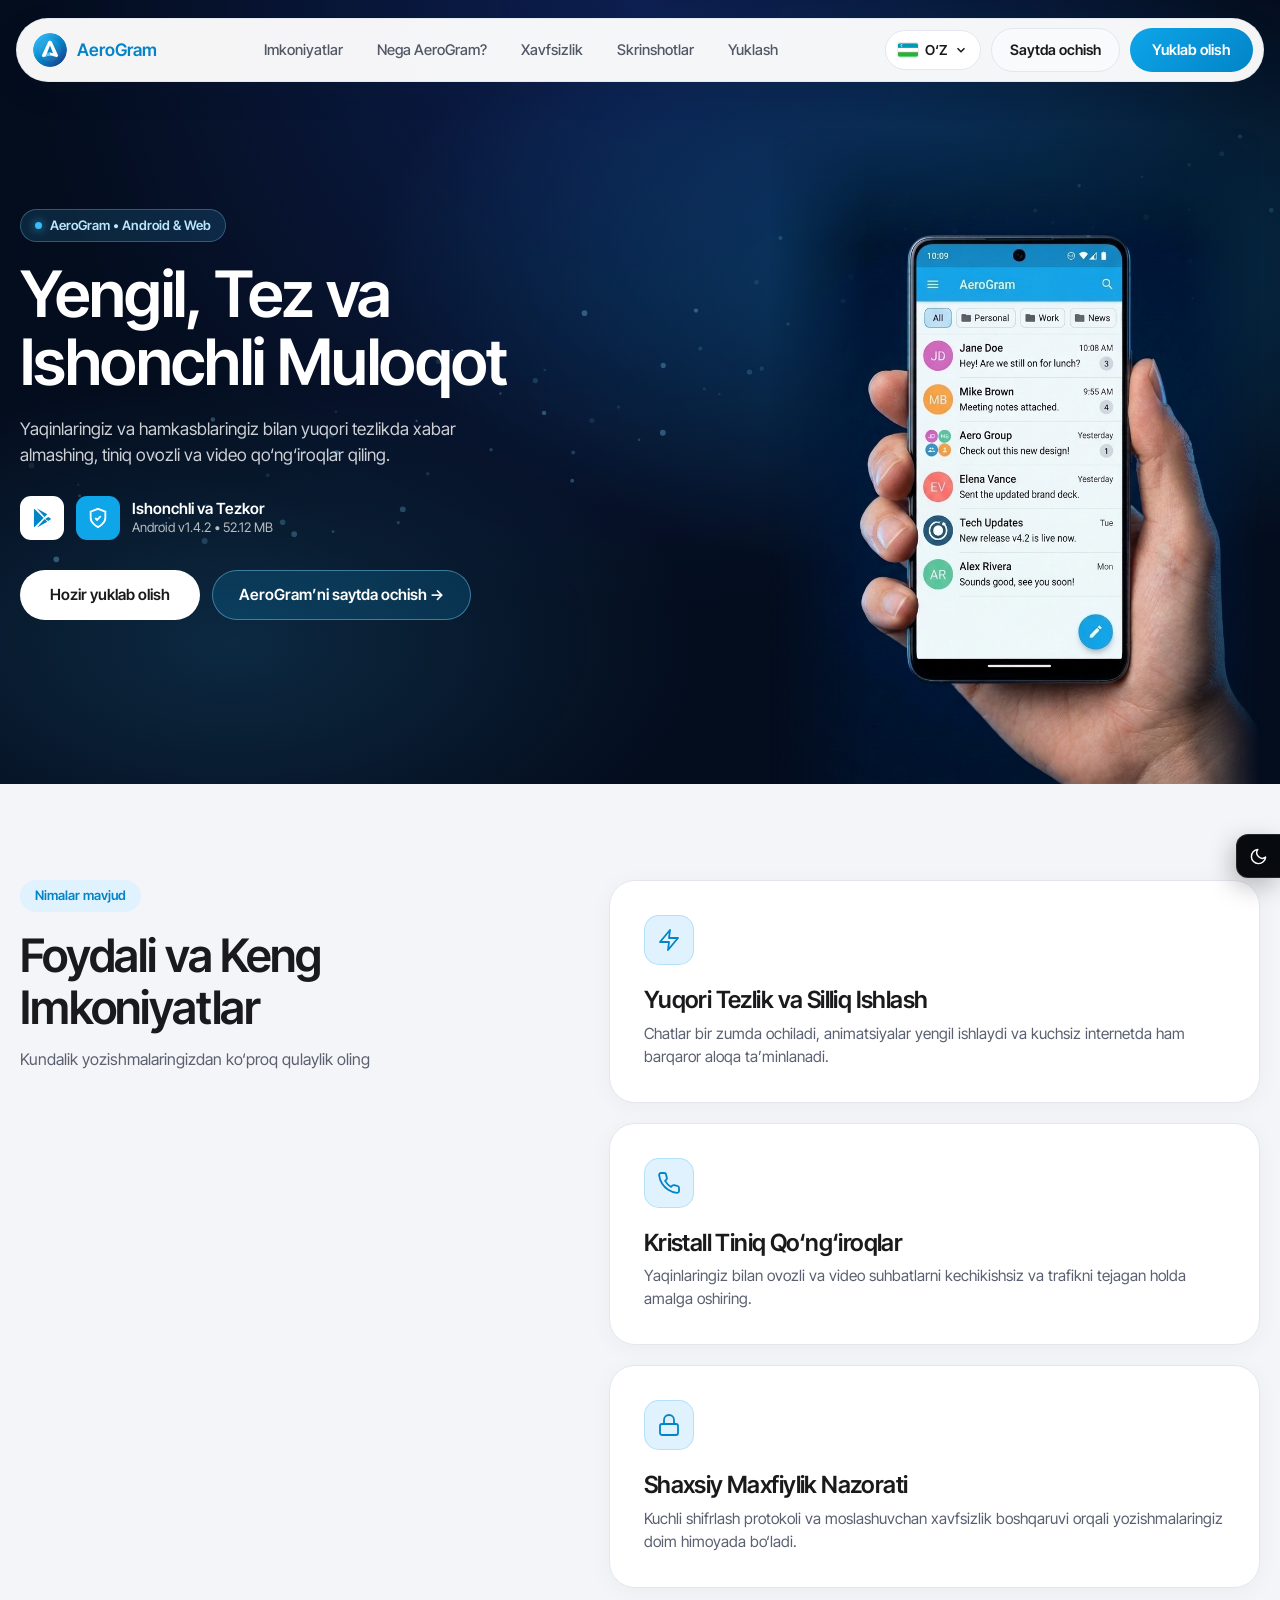
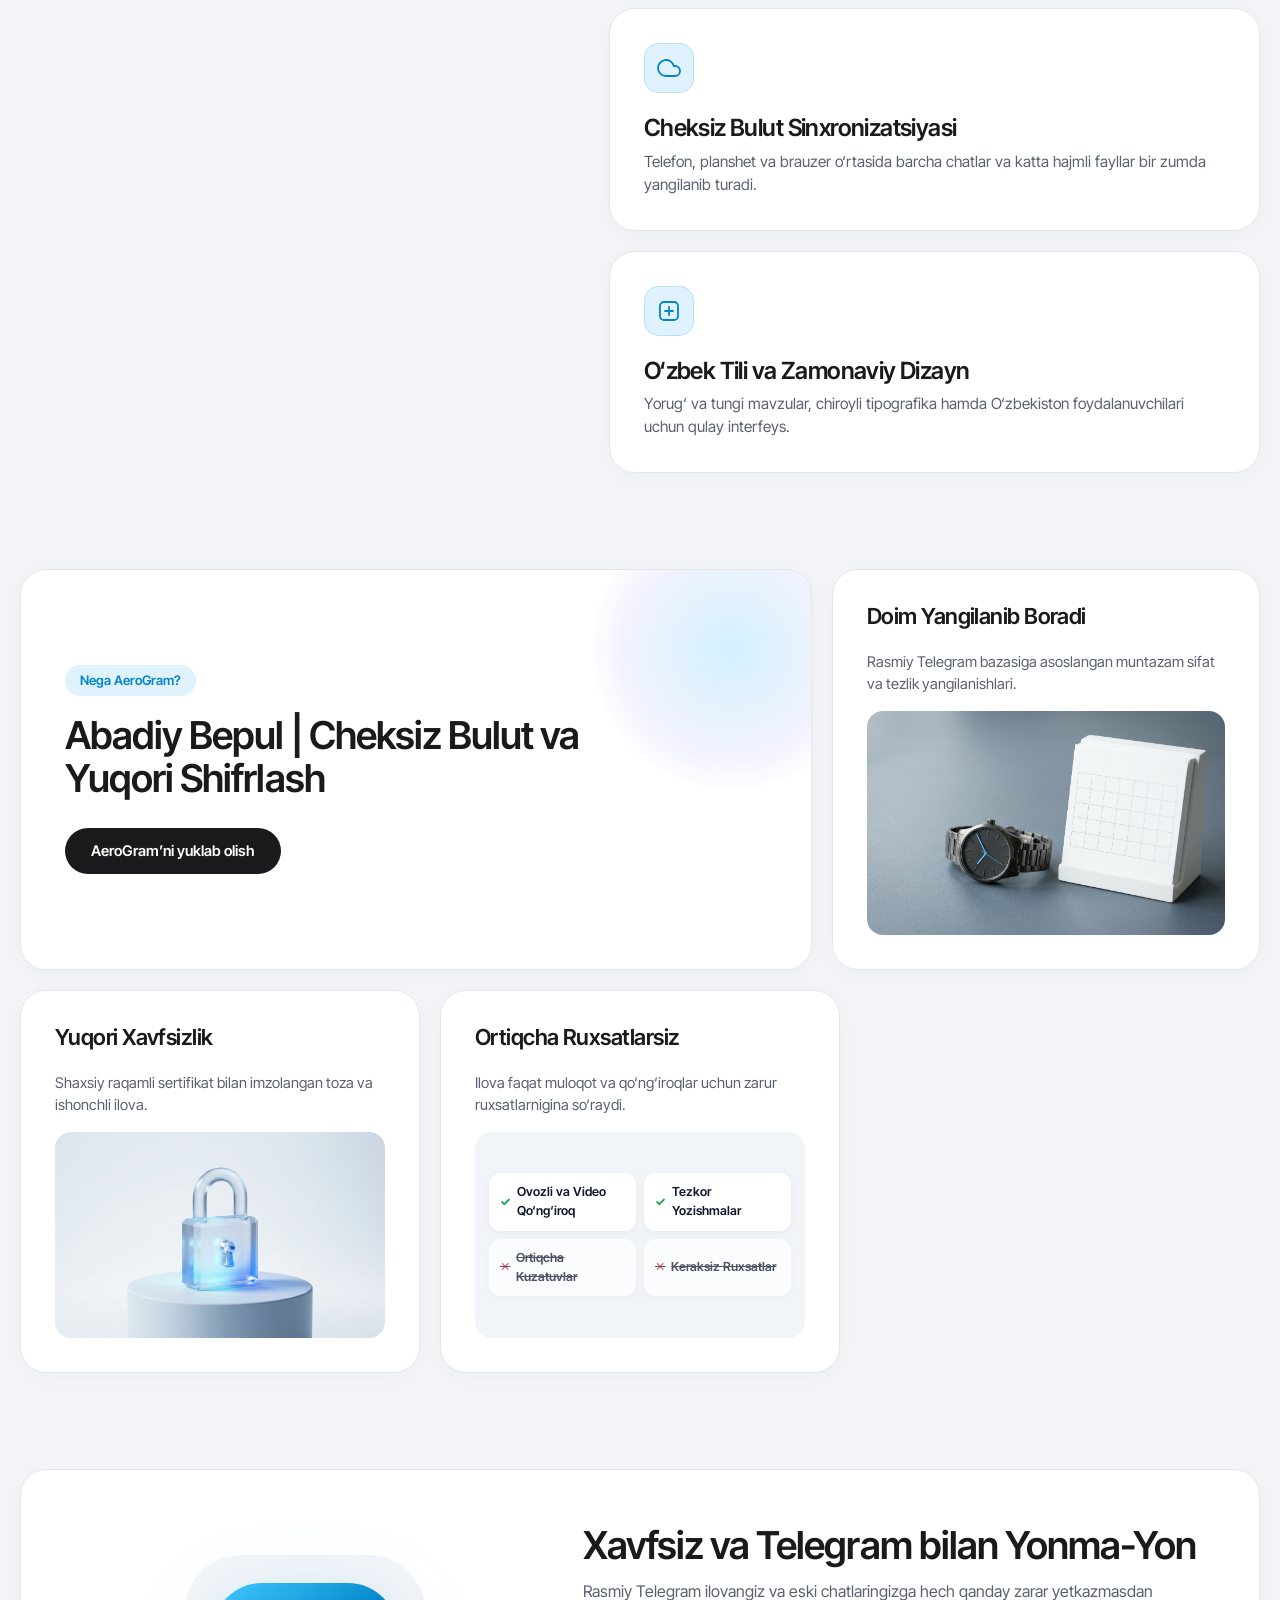
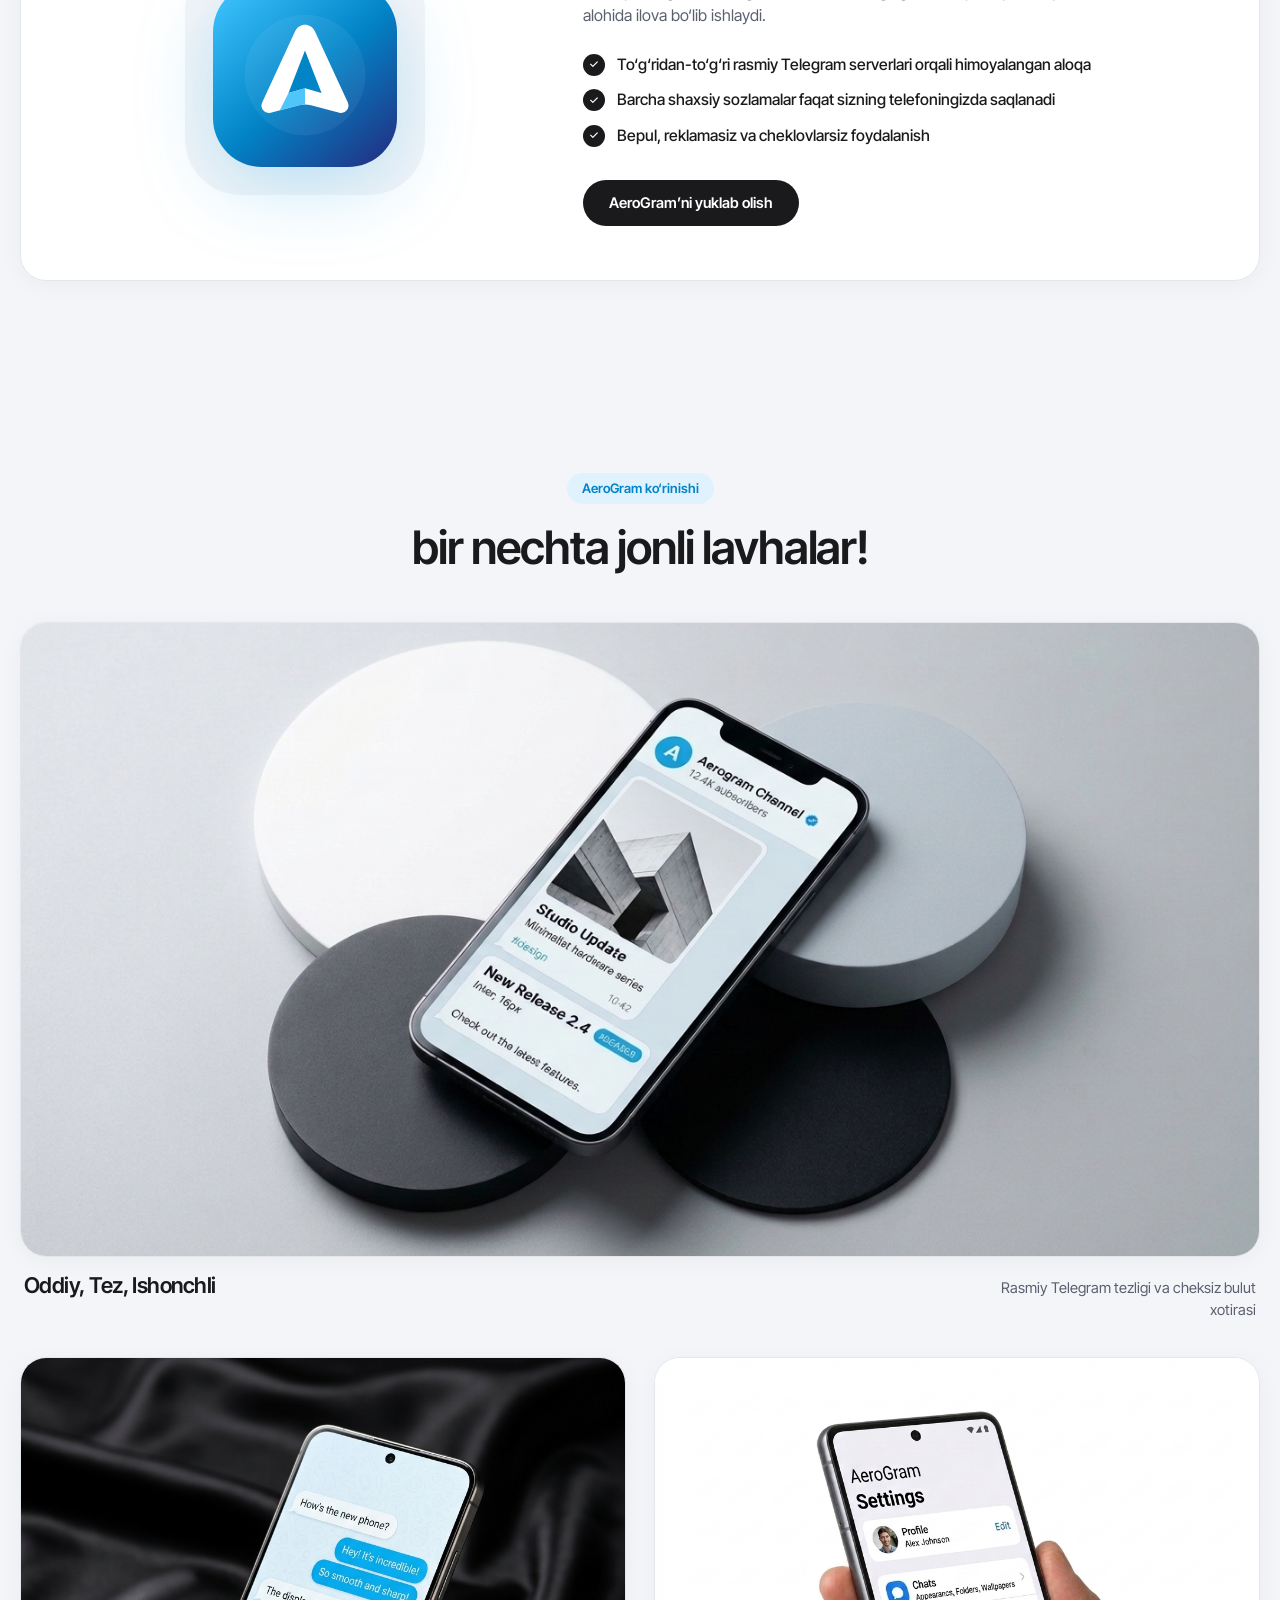
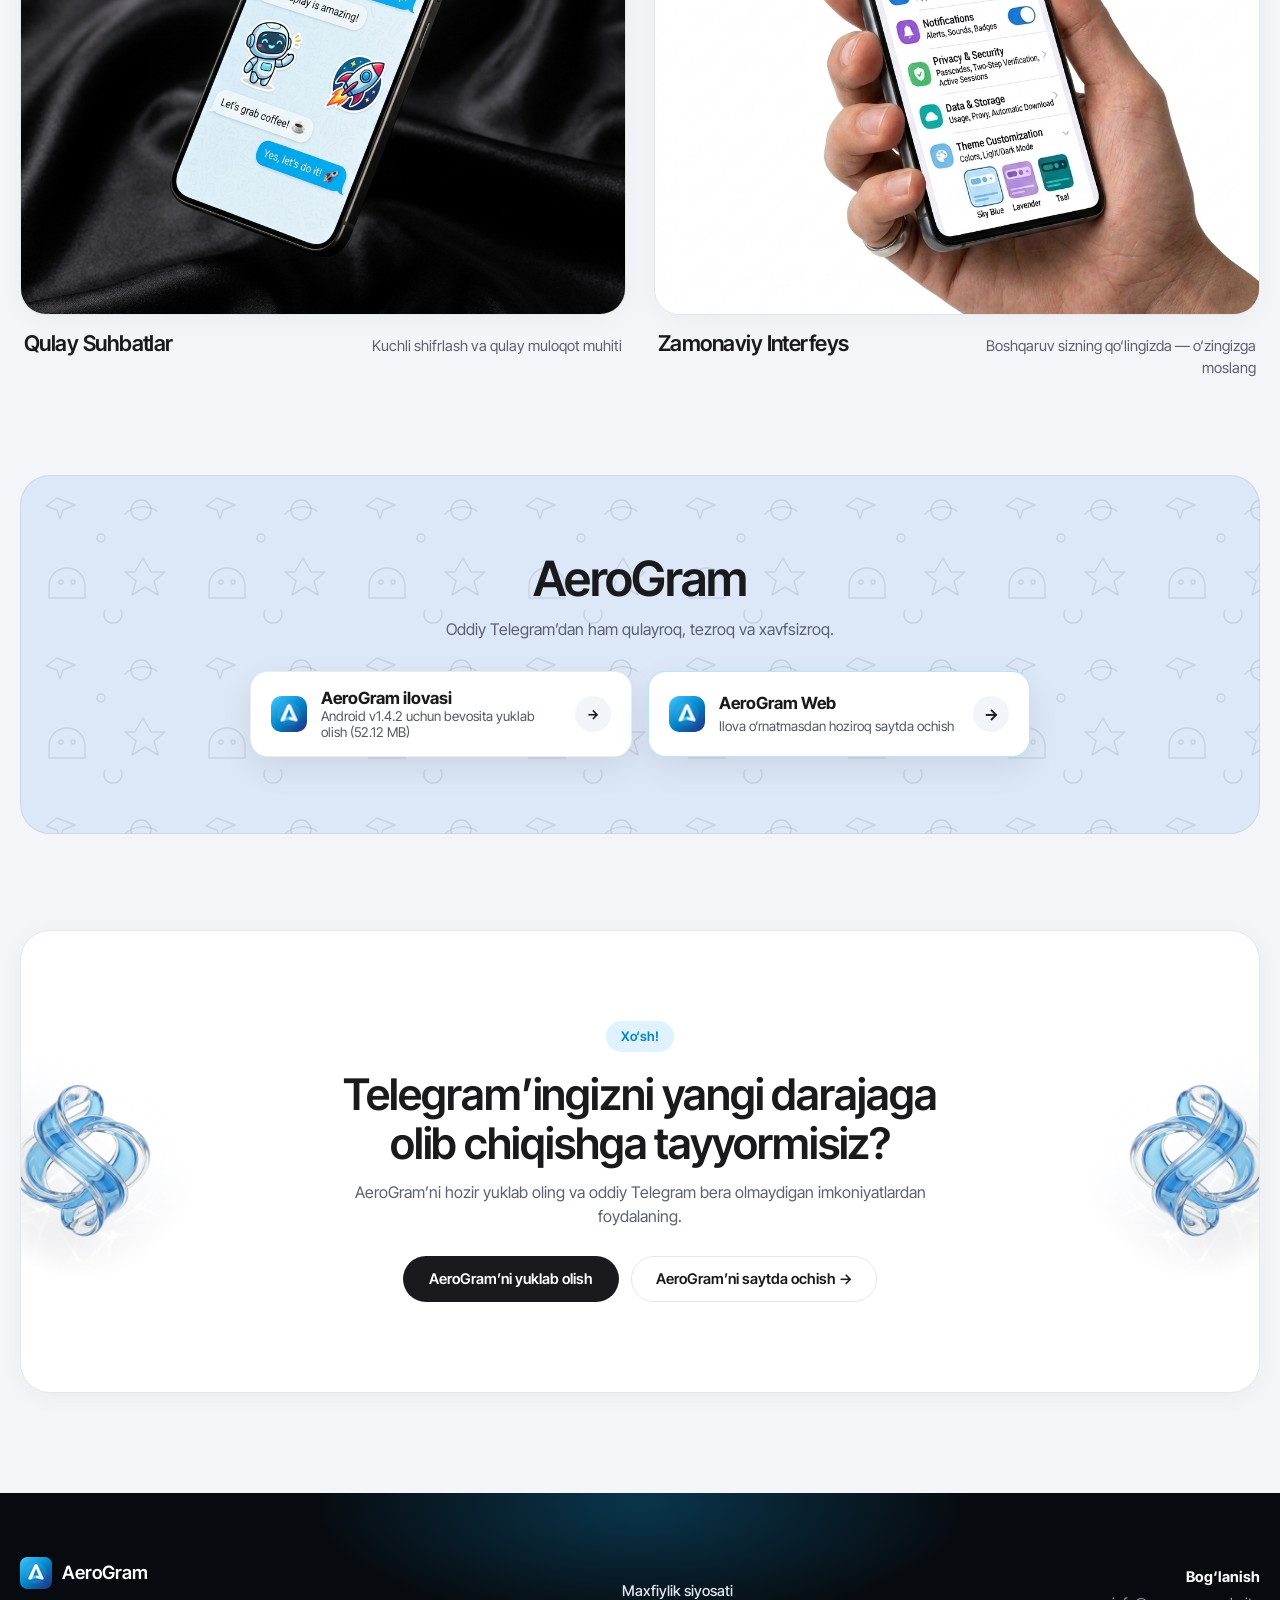
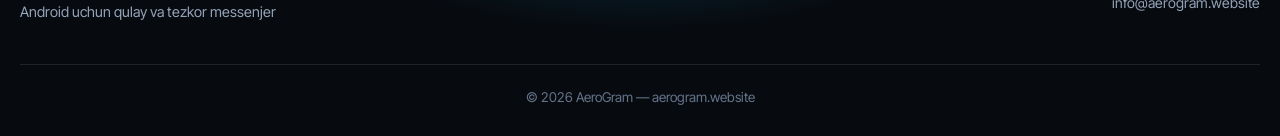
==== index.html @ d0ebbaf9 "Update AeroGram download links to v1.4.2 (52.12 MB)" ====
<!DOCTYPE html>
<html lang="uz" data-theme="light">
<head>
  <meta charset="UTF-8">
  <meta name="viewport" content="width=device-width, initial-scale=1.0">
  <meta http-equiv="X-UA-Compatible" content="IE=edge">

  <title>AeroGram — Tez va Qulay Messenjer</title>
  <meta name="description" content="AeroGram — tez, ishonchli va qulay zamonaviy messenjer. Sifatli aloqa, kuchli shifrlash va cheksiz bulut imkoniyatlari bilan.">
  <meta name="keywords" content="AeroGram, messenjer, Android ilova, tez muloqot, shifrlangan aloqa">
  <meta name="author" content="AeroGram">
  <meta name="theme-color" content="#0EA5E9">
  <link rel="canonical" href="https://aerogram.website/">

  <!-- Favicons & App Icons -->
  <link rel="icon" href="assets/favicon.svg" type="image/svg+xml">
  <link rel="icon" type="image/png" sizes="32x32" href="assets/favicon-32x32.png">
  <link rel="icon" type="image/png" sizes="16x16" href="assets/favicon-16x16.png">
  <link rel="shortcut icon" href="favicon.ico">
  <link rel="apple-touch-icon" sizes="180x180" href="assets/apple-touch-icon.png">
  <link rel="manifest" href="site.webmanifest">

  <!-- Open Graph & Social -->
  <meta property="og:type" content="website">
  <meta property="og:url" content="https://aerogram.website/">
  <meta property="og:site_name" content="AeroGram">
  <meta property="og:title" content="AeroGram — Tez va Qulay Messenjer">
  <meta property="og:description" content="Yengil, tezkor va yuqori darajada himoyalangan zamonaviy messenjer.">
  <meta property="og:image" content="https://aerogram.website/assets/og-image.png">
  <meta property="og:image:width" content="1200">
  <meta property="og:image:height" content="630">

  <meta name="twitter:card" content="summary_large_image">
  <meta name="twitter:title" content="AeroGram — Tez va Qulay Messenjer">
  <meta name="twitter:description" content="Yengil, tezkor va qulay zamonaviy messenjer.">
  <meta name="twitter:image" content="https://aerogram.website/assets/og-image.png">

  <!-- Typography -->
  <link rel="preconnect" href="https://fonts.googleapis.com">
  <link rel="preconnect" href="https://fonts.gstatic.com" crossorigin>
  <link href="https://fonts.googleapis.com/css2?family=Inter+Tight:wght@400;500;600;700&display=swap" rel="stylesheet">

  <link rel="stylesheet" href="css/style.css">
</head>
<body>

  <!-- Floating Pill Header -->
  <header class="floating-nav" id="navbar">
    <div class="nav-pill">
      <a href="#top" class="brand" aria-label="AeroGram bosh sahifa">
        <span class="brand-logo">
          <svg viewBox="0 0 128 128" fill="none" xmlns="http://www.w3.org/2000/svg" aria-hidden="true">
            <defs>
              <linearGradient id="aeroPillGrad" x1="14" y1="8" x2="114" y2="120" gradientUnits="userSpaceOnUse">
                <stop offset="0%" stop-color="#38BDF8"/>
                <stop offset="52%" stop-color="#0284C7"/>
                <stop offset="100%" stop-color="#1E3A8A"/>
              </linearGradient>
            </defs>
            <circle cx="64" cy="64" r="64" fill="url(#aeroPillGrad)"/>
            <circle cx="64" cy="64" r="42" fill="#FFFFFF" fill-opacity="0.06"/>
            <path d="M64 29C66.9 29 69.5 30.7 70.8 33.4L93.8 83.2C95.6 87.1 92.1 91.3 87.9 90.2L68.2 85.1C65.4 84.4 62.6 84.4 59.8 85.1L40.1 90.2C35.9 91.3 32.4 87.1 34.2 83.2L57.2 33.4C58.5 30.7 61.1 29 64 29Z" fill="#FFFFFF"/>
            <path d="M64 47L75.5 76.5L64 73.2L52.5 76.5L64 47Z" fill="#0284C7"/>
            <path d="M52.5 76.5L64 73.2V84.6C62.6 84.6 61.2 84.8 59.8 85.1L46.5 88.5L52.5 76.5Z" fill="#38BDF8" fill-opacity="0.88"/>
          </svg>
        </span>
        <span class="brand-name">AeroGram</span>
      </a>

      <nav class="nav-center" aria-label="Asosiy menyu">
        <a href="#features" class="nav-link" data-i18n="nav_features">Imkoniyatlar</a>
        <a href="#why-aero" class="nav-link" data-i18n="nav_why">Nega AeroGram?</a>
        <a href="#security" class="nav-link" data-i18n="nav_security">Xavfsizlik</a>
        <a href="#screenshots" class="nav-link" data-i18n="nav_screens">Skrinshotlar</a>
        <a href="#aero-download" class="nav-link" data-i18n="nav_apk">Yuklash</a>
      </nav>

      <div class="nav-right">
        <div class="lang-dropdown" id="lang-dropdown">
          <button type="button" class="lang-trigger" id="lang-trigger" aria-expanded="false" aria-label="Tilni tanlash">
            <span class="flag-slot" id="current-flag">
              <svg viewBox="0 0 24 16" aria-hidden="true"><rect width="24" height="5.2" fill="#0099B5"/><rect y="5.2" width="24" height="0.5" fill="#CE1126"/><rect y="5.7" width="24" height="4.6" fill="#FFFFFF"/><rect y="10.3" width="24" height="0.5" fill="#CE1126"/><rect y="10.8" width="24" height="5.2" fill="#1EB53A"/><circle cx="4.5" cy="2.6" r="1.4" fill="#FFFFFF"/><circle cx="5.1" cy="2.6" r="1.2" fill="#0099B5"/></svg>
            </span>
            <span id="current-lang-label">O‘Z</span>
            <svg class="chev" viewBox="0 0 16 16" fill="none" stroke="currentColor" stroke-width="1.8"><polyline points="4 6 8 10 12 6"/></svg>
          </button>
          <div class="lang-menu" id="lang-menu" hidden>
            <button type="button" class="lang-opt active" data-lang="uz">
              <svg viewBox="0 0 24 16" aria-hidden="true"><rect width="24" height="5.2" fill="#0099B5"/><rect y="5.2" width="24" height="0.5" fill="#CE1126"/><rect y="5.7" width="24" height="4.6" fill="#FFFFFF"/><rect y="10.3" width="24" height="0.5" fill="#CE1126"/><rect y="10.8" width="24" height="5.2" fill="#1EB53A"/><circle cx="4.5" cy="2.6" r="1.4" fill="#FFFFFF"/><circle cx="5.1" cy="2.6" r="1.2" fill="#0099B5"/></svg>
              <span>O‘Z</span>
            </button>
            <button type="button" class="lang-opt" data-lang="ru">
              <svg viewBox="0 0 24 16" aria-hidden="true"><rect width="24" height="5.33" fill="#FFFFFF"/><rect y="5.33" width="24" height="5.33" fill="#0039A6"/><rect y="10.66" width="24" height="5.34" fill="#D52B1E"/></svg>
              <span>RU</span>
            </button>
            <button type="button" class="lang-opt" data-lang="en">
              <svg viewBox="0 0 24 16" aria-hidden="true"><rect width="24" height="16" fill="#B22234"/><path d="M0 2h24M0 5h24M0 8h24M0 11h24M0 14h24" stroke="#FFF" stroke-width="1.2"/><rect width="10" height="8.5" fill="#3C3B6E"/></svg>
              <span>EN</span>
            </button>
          </div>
        </div>

        <a href="web/" class="btn-nav-web" data-i18n="nav_web">Saytda ochish</a>
        <button type="button" class="btn-nav-cta open-download" data-i18n="nav_download">Yuklab olish</button>

        <button type="button" class="mobile-burger" id="mobile-burger" aria-label="Menyuni ochish" aria-expanded="false">
          <svg viewBox="0 0 24 24" fill="none" stroke="currentColor" stroke-width="2" stroke-linecap="round"><line x1="4" y1="7" x2="20" y2="7"/><line x1="4" y1="12" x2="20" y2="12"/><line x1="4" y1="17" x2="20" y2="17"/></svg>
        </button>
      </div>
    </div>

    <!-- Mobile Dropdown Sheet -->
    <div class="mobile-sheet" id="mobile-sheet" hidden>
      <a href="#features" data-i18n="nav_features">Imkoniyatlar</a>
      <a href="#why-aero" data-i18n="nav_why">Nega AeroGram?</a>
      <a href="#security" data-i18n="nav_security">Xavfsizlik</a>
      <a href="#screenshots" data-i18n="nav_screens">Skrinshotlar</a>
      <a href="#aero-download" data-i18n="nav_apk">Yuklash</a>
      <a href="web/" class="btn-outline-pill btn-full" data-i18n="hero_web">AeroGram Web’da ochish</a>
      <button type="button" class="btn-nav-cta btn-full open-download" data-i18n="hero_cta">Hozir yuklab olish</button>
    </div>
  </header>

  <main id="top">
    <!-- Hero -->
    <section class="hero">
      <canvas id="hero-mist" aria-hidden="true"></canvas>
      <div class="container hero-grid">
        <div class="hero-content reveal">
          <div class="hero-chip"><span class="hero-chip-dot"></span> <span data-i18n="hero_chip">AeroGram • Android & Web</span></div>
          <h1 data-i18n="hero_title">Yengil, Tez va<br>Ishonchli Muloqot</h1>
          <p class="hero-sub" data-i18n="hero_desc">Yaqinlaringiz va hamkasblaringiz bilan yuqori tezlikda xabar almashing, tiniq ovozli va video qo‘ng‘iroqlar qiling.</p>

          <div class="hero-platforms">
            <div class="plat-icon" title="Android ilova">
              <svg viewBox="0 0 24 24" fill="currentColor" aria-hidden="true"><path d="M3.61 1.814L13.793 12 3.61 22.186a1.48 1.48 0 0 1-.404-1.015V2.829c0-.387.152-.75.404-1.015zM14.85 13.057l2.927 2.927-11.264 6.451 8.337-9.378zm3.884-2.203l2.435 1.394c.707.405.707 1.1 0 1.504l-2.435 1.394-3.175-2.146 3.175-2.146zM6.513 1.565l11.264 6.451-2.927 2.927-8.337-9.378z"/></svg>
            </div>
            <div class="plat-icon plat-shield" title="Xavfsiz va Ishonchli">
              <svg viewBox="0 0 24 24" fill="none" stroke="currentColor" stroke-width="2"><path d="M12 22s8-4 8-10V5l-8-3-8 3v7c0 6 8 10 8 10z"/><polyline points="9 12 11 14 15 10"/></svg>
            </div>
            <div class="plat-meta">
              <strong data-i18n="hero_plat_t">Ishonchli va Tezkor</strong>
              <span data-i18n="hero_plat_s">Android v1.4.2 • 52.12 MB</span>
            </div>
          </div>

          <div class="hero-btn-row">
            <button type="button" class="btn-white-pill open-download" data-i18n="hero_cta">Hozir yuklab olish</button>
            <a href="web/" class="btn-hero-web" data-i18n="hero_web">AeroGram’ni saytda ochish →</a>
          </div>
        </div>

        <div class="hero-hand-wrap reveal">
          <img src="assets/images/hero-hand.jpg" alt="Qo‘lda ushlab turilgan AeroGram ilovasi" class="hero-hand-img">
        </div>
      </div>
    </section>

    <!-- Section 1: Sticky Left + Clean Stacked Feature Cards -->
    <section id="features" class="section section-light">
      <div class="container offer-grid">
        <div class="offer-sticky reveal">
          <span class="eyebrow-pill" data-i18n="offer_pill">Nimalar mavjud</span>
          <h2 data-i18n="offer_title">Foydali va Keng<br>Imkoniyatlar</h2>
          <p class="muted-copy" data-i18n="offer_sub">Kundalik yozishmalaringizdan ko‘proq qulaylik oling</p>
        </div>

        <div class="offer-stack">
          <article class="offer-card reveal">
            <div class="outline-icon">
              <svg viewBox="0 0 24 24" fill="none" stroke="currentColor" stroke-width="1.8" stroke-linecap="round" stroke-linejoin="round"><polygon points="13 2 3 14 12 14 11 22 21 10 12 10 13 2"/></svg>
            </div>
            <h3 data-i18n="of1_t">Yuqori Tezlik va Silliq Ishlash</h3>
            <p data-i18n="of1_d">Chatlar bir zumda ochiladi, animatsiyalar yengil ishlaydi va kuchsiz internetda ham barqaror aloqa ta’minlanadi.</p>
          </article>

          <article class="offer-card reveal">
            <div class="outline-icon">
              <svg viewBox="0 0 24 24" fill="none" stroke="currentColor" stroke-width="1.8" stroke-linecap="round" stroke-linejoin="round"><path d="M22 16.92v3a2 2 0 0 1-2.18 2 19.79 19.79 0 0 1-8.63-3.07 19.5 19.5 0 0 1-6-6 19.79 19.79 0 0 1-3.07-8.67A2 2 0 0 1 4.11 2h3a2 2 0 0 1 2 1.72 12.84 12.84 0 0 0 .7 2.81 2 2 0 0 1-.45 2.11L8.09 9.91a16 16 0 0 0 6 6l1.27-1.27a2 2 0 0 1 2.11-.45 12.84 12.84 0 0 0 2.81.7A2 2 0 0 1 22 16.92z"/></svg>
            </div>
            <h3 data-i18n="of2_t">Kristall Tiniq Qo‘ng‘iroqlar</h3>
            <p data-i18n="of2_d">Yaqinlaringiz bilan ovozli va video suhbatlarni kechikishsiz va trafikni tejagan holda amalga oshiring.</p>
          </article>

          <article class="offer-card reveal">
            <div class="outline-icon">
              <svg viewBox="0 0 24 24" fill="none" stroke="currentColor" stroke-width="1.8" stroke-linecap="round" stroke-linejoin="round"><rect x="3" y="11" width="18" height="11" rx="2" ry="2"/><path d="M7 11V7a5 5 0 0 1 10 0v4"/></svg>
            </div>
            <h3 data-i18n="of3_t">Shaxsiy Maxfiylik Nazorati</h3>
            <p data-i18n="of3_d">Kuchli shifrlash protokoli va moslashuvchan xavfsizlik boshqaruvi orqali yozishmalaringiz doim himoyada bo‘ladi.</p>
          </article>

          <article class="offer-card reveal">
            <div class="outline-icon">
              <svg viewBox="0 0 24 24" fill="none" stroke="currentColor" stroke-width="1.8" stroke-linecap="round" stroke-linejoin="round"><path d="M18 10h-1.26A8 8 0 1 0 9 20h9a5 5 0 0 0 0-10z"/></svg>
            </div>
            <h3 data-i18n="of4_t">Cheksiz Bulut Sinxronizatsiyasi</h3>
            <p data-i18n="of4_d">Telefon, planshet va brauzer o‘rtasida barcha chatlar va katta hajmli fayllar bir zumda yangilanib turadi.</p>
          </article>

          <article class="offer-card reveal">
            <div class="outline-icon">
              <svg viewBox="0 0 24 24" fill="none" stroke="currentColor" stroke-width="1.8" stroke-linecap="round" stroke-linejoin="round"><rect x="3" y="3" width="18" height="18" rx="4"/><path d="M8 12h8M12 8v8"/></svg>
            </div>
            <h3 data-i18n="of5_t">O‘zbek Tili va Zamonaviy Dizayn</h3>
            <p data-i18n="of5_d">Yorug‘ va tungi mavzular, chiroyli tipografika hamda O‘zbekiston foydalanuvchilari uchun qulay interfeys.</p>
          </article>
        </div>
      </div>
    </section>

    <!-- Section 2: Why AeroGram? Bento Grid -->
    <section id="why-aero" class="section section-light pt-0">
      <div class="container">
        <div class="bento-top">
          <div class="bento-card bento-hero-card reveal">
            <div class="bento-corner-mist" aria-hidden="true"></div>
            <span class="eyebrow-pill" data-i18n="why_pill">Nega AeroGram?</span>
            <h2 data-i18n="why_title">Abadiy Bepul | Cheksiz Bulut va Yuqori Shifrlash</h2>
            <button type="button" class="btn-dark-pill open-download" data-i18n="why_btn">AeroGram’ni yuklab olish</button>
          </div>

          <div class="bento-card bento-photo-card reveal">
            <h3 data-i18n="bt1_t">Doim Yangilanib Boradi</h3>
            <p data-i18n="bt1_d">Rasmiy Telegram bazasiga asoslangan muntazam sifat va tezlik yangilanishlari.</p>
            <div class="bento-media">
              <img src="assets/images/bento-update.jpg" alt="Doim yangi versiya">
            </div>
          </div>
        </div>

        <div class="bento-bottom">
          <div class="bento-card bento-photo-card reveal">
            <h3 data-i18n="bt2_t">Yuqori Xavfsizlik</h3>
            <p data-i18n="bt2_d">Shaxsiy raqamli sertifikat bilan imzolangan toza va ishonchli ilova.</p>
            <div class="bento-media">
              <img src="assets/images/bento-security.jpg" alt="AeroGram xavfsizligi">
            </div>
          </div>

          <div class="bento-card bento-photo-card reveal">
            <h3 data-i18n="bt3_t">Ortiqcha Ruxsatlarsiz</h3>
            <p data-i18n="bt3_d">Ilova faqat muloqot va qo‘ng‘iroqlar uchun zarur ruxsatlarnigina so‘raydi.</p>
            <div class="bento-media bento-clean-stage">
              <div class="clean-audit-visual">
                <div class="audit-pill"><span>✓</span> <em data-i18n="aud_1">Ovozli va Video Qo‘ng‘iroq</em></div>
                <div class="audit-pill"><span>✓</span> <em data-i18n="aud_2">Tezkor Yozishmalar</em></div>
                <div class="audit-pill is-off"><span>✕</span> <em data-i18n="aud_3">Ortiqcha Kuzatuvlar</em></div>
                <div class="audit-pill is-off"><span>✕</span> <em data-i18n="aud_4">Keraksiz Ruxsatlar</em></div>
              </div>
            </div>
          </div>

          <div class="bento-card bento-photo-card reveal">
            <h3 data-i18n="bt4_t">O‘zbekiston Uchun Mos</h3>
            <p data-i18n="bt4_d">O‘zbekcha qulay interfeys, tiniq dizayn va rasmiy Telegram yonida parallel ishlash.</p>
            <div class="bento-media bento-uz-stage">
              <div class="uz-flag-visual" aria-label="O‘zbekiston bayrog‘i">
                <div class="uz-stripe uz-blue">
                  <svg viewBox="0 0 60 28" aria-hidden="true">
                    <circle cx="15" cy="14" r="8.5" fill="#FFFFFF"/>
                    <circle cx="17.8" cy="14" r="7" fill="#0099B5"/>
                    <g fill="#FFFFFF" transform="translate(29,6)">
                      <circle cx="0" cy="16" r="1.4"/><circle cx="7" cy="16" r="1.4"/><circle cx="14" cy="16" r="1.4"/><circle cx="21" cy="16" r="1.4"/>
                      <circle cx="7" cy="9" r="1.4"/><circle cx="14" cy="9" r="1.4"/><circle cx="21" cy="9" r="1.4"/>
                      <circle cx="14" cy="2" r="1.4"/><circle cx="21" cy="2" r="1.4"/><circle cx="28" cy="2" r="1.4"/>
                    </g>
                  </svg>
                </div>
                <div class="uz-red"></div>
                <div class="uz-stripe uz-white"><span>AeroGram • O‘zbekiston</span></div>
                <div class="uz-red"></div>
                <div class="uz-stripe uz-green"></div>
              </div>
            </div>
          </div>
        </div>
      </div>
    </section>

    <!-- Section 3: Wide Security & Parallel Card -->
    <section id="security" class="section section-light pt-0">
      <div class="container">
        <div class="wide-feature-card reveal">
          <div class="wf-visual">
            <div class="wf-icon-stage">
              <svg viewBox="0 0 128 128" fill="none" xmlns="http://www.w3.org/2000/svg" aria-hidden="true">
                <defs>
                  <linearGradient id="wfGrad" x1="14" y1="8" x2="114" y2="120" gradientUnits="userSpaceOnUse">
                    <stop offset="0%" stop-color="#38BDF8"/>
                    <stop offset="52%" stop-color="#0284C7"/>
                    <stop offset="100%" stop-color="#1E3A8A"/>
                  </linearGradient>
                </defs>
                <rect width="128" height="128" rx="34" fill="url(#wfGrad)"/>
                <circle cx="64" cy="64" r="42" fill="#FFFFFF" fill-opacity="0.06"/>
                <path d="M64 29C66.9 29 69.5 30.7 70.8 33.4L93.8 83.2C95.6 87.1 92.1 91.3 87.9 90.2L68.2 85.1C65.4 84.4 62.6 84.4 59.8 85.1L40.1 90.2C35.9 91.3 32.4 87.1 34.2 83.2L57.2 33.4C58.5 30.7 61.1 29 64 29Z" fill="#FFFFFF"/>
                <path d="M64 47L75.5 76.5L64 73.2L52.5 76.5L64 47Z" fill="#0284C7"/>
                <path d="M52.5 76.5L64 73.2V84.6C62.6 84.6 61.2 84.8 59.8 85.1L46.5 88.5L52.5 76.5Z" fill="#38BDF8" fill-opacity="0.88"/>
              </svg>
            </div>
          </div>

          <div class="wf-body">
            <h2 data-i18n="sec_title">Xavfsiz va Telegram bilan Yonma-Yon</h2>
            <p class="muted-copy" data-i18n="sec_sub">Rasmiy Telegram ilovangiz va eski chatlaringizga hech qanday zarar yetkazmasdan alohida ilova bo‘lib ishlaydi.</p>

            <ul class="check-list">
              <li>
                <span class="check-dot">✓</span>
                <span data-i18n="chk_1">To‘g‘ridan-to‘g‘ri rasmiy Telegram serverlari orqali himoyalangan aloqa</span>
              </li>
              <li>
                <span class="check-dot">✓</span>
                <span data-i18n="chk_2">Barcha shaxsiy sozlamalar faqat sizning telefoningizda saqlanadi</span>
              </li>
              <li>
                <span class="check-dot">✓</span>
                <span data-i18n="chk_3">Bepul, reklamasiz va cheklovlarsiz foydalanish</span>
              </li>
            </ul>

            <button type="button" class="btn-dark-pill open-download" data-i18n="sec_btn">AeroGram’ni yuklab olish</button>
          </div>
        </div>
      </div>
    </section>

    <!-- Section 4: Editorial Studio Screenshots -->
    <section id="screenshots" class="section section-light">
      <div class="container">
        <div class="center-head reveal">
          <span class="eyebrow-pill" data-i18n="scr_pill">AeroGram ko‘rinishi</span>
          <h2 data-i18n="scr_title">bir nechta jonli lavhalar!</h2>
        </div>

        <div class="shot-stack">
          <article class="shot-card reveal">
            <div class="shot-frame shot-wide">
              <img src="assets/images/showcase-wide.jpg" alt="AeroGram kanallar va tezkor interfeys">
            </div>
            <div class="shot-meta">
              <h3 data-i18n="sc1_t">Oddiy, Tez, Ishonchli</h3>
              <p data-i18n="sc1_d">Rasmiy Telegram tezligi va cheksiz bulut xotirasi</p>
            </div>
          </article>

          <div class="shot-pair">
            <article class="shot-card reveal">
              <div class="shot-frame shot-sq">
                <img src="assets/images/showcase-satin.jpg" alt="AeroGram chat pufakchalari va stikerlar">
              </div>
              <div class="shot-meta">
                <h3 data-i18n="sc2_t">Qulay Suhbatlar</h3>
                <p data-i18n="sc2_d">Kuchli shifrlash va qulay muloqot muhiti</p>
              </div>
            </article>

            <article class="shot-card reveal">
              <div class="shot-frame shot-sq shot-white-bg">
                <img src="assets/images/showcase-hand-white.jpg" alt="AeroGram sozlamalar ekrani">
              </div>
              <div class="shot-meta">
                <h3 data-i18n="sc3_t">Zamonaviy Interfeys</h3>
                <p data-i18n="sc3_d">Boshqaruv sizning qo‘lingizda — o‘zingizga moslang</p>
              </div>
            </article>
          </div>
        </div>
      </div>
    </section>

    <!-- Section 5: AeroGram Doodle Download Banner (Clean, zero tech hashes!) -->
    <section id="aero-download" class="section section-light pt-0">
      <div class="container">
        <div class="doodle-banner reveal">
          <div class="doodle-inner">
            <h2>AeroGram</h2>
            <p data-i18n="dl_sub">Oddiy Telegram’dan ham qulayroq, tezroq va xavfsizroq.</p>

            <div class="doodle-cards">
              <button type="button" class="store-card-btn open-download">
                <span class="store-icon">
                  <img src="assets/favicon-32x32.png" width="36" height="36" alt="AeroGram">
                </span>
                <span class="store-text">
                  <strong data-i18n="dl_card_t">AeroGram ilovasi</strong>
                  <small data-i18n="dl_card_s">Android v1.4.2 uchun bevosita yuklab olish (52.12 MB)</small>
                </span>
                <span class="store-arrow" aria-hidden="true">→</span>
              </button>

              <a href="web/" class="store-card-btn store-card-web">
                <span class="store-icon">
                  <img src="assets/favicon-32x32.png" width="36" height="36" alt="AeroGram Web">
                </span>
                <span class="store-text">
                  <strong data-i18n="web_card_t">AeroGram Web</strong>
                  <small data-i18n="web_card_s">Ilova o‘rnatmasdan hoziroq saytda ochish</small>
                </span>
                <span class="store-arrow" aria-hidden="true">→</span>
              </a>
            </div>
          </div>
        </div>
      </div>
    </section>

    <!-- Section 6: "Xo‘sh!" CTA Card Flanked by 3D Sapphire Glass -->
    <section class="section section-light pt-0 cta-section">
      <div class="container">
        <div class="well-card reveal">
          <img src="assets/images/cta-glass.jpg" alt="" aria-hidden="true" class="cta-glass cta-glass-left">
          <img src="assets/images/cta-glass.jpg" alt="" aria-hidden="true" class="cta-glass cta-glass-right">

          <div class="well-inner">
            <span class="eyebrow-pill" data-i18n="well_pill">Xo‘sh!</span>
            <h2 data-i18n="well_title">Telegram’ingizni yangi darajaga olib chiqishga tayyormisiz?</h2>
            <p class="muted-copy" data-i18n="well_sub">AeroGram’ni hozir yuklab oling va oddiy Telegram bera olmaydigan imkoniyatlardan foydalaning.</p>
            <div class="well-actions">
              <button type="button" class="btn-dark-pill open-download" data-i18n="well_btn">AeroGram’ni yuklab olish</button>
              <a href="web/" class="btn-outline-pill" data-i18n="hero_web">AeroGram’ni saytda ochish →</a>
            </div>
          </div>
        </div>
      </div>
    </section>
  </main>

  <!-- Minimalist Dark Footer (Human product links, NO GitHub/source jargon!) -->
  <footer class="footer">
    <div class="footer-glow" aria-hidden="true"></div>
    <div class="container footer-grid">
      <div class="footer-col-brand">
        <a href="#top" class="brand footer-brand-row">
          <img src="assets/favicon-32x32.png" width="32" height="32" alt="AeroGram">
          <span class="brand-name-light">AeroGram</span>
        </a>
        <p data-i18n="footer_sub">Android uchun qulay va tezkor messenjer</p>
      </div>

      <div class="footer-col-center">
        <button type="button" class="footer-link-btn" id="open-privacy-btn" data-i18n="footer_privacy">Maxfiylik siyosati</button>
      </div>

      <div class="footer-col-right">
        <strong data-i18n="footer_contact">Bog‘lanish</strong>
        <a href="mailto:info@aerogram.website">info@aerogram.website</a>
      </div>
    </div>

    <div class="container footer-bottom">
      <span>© 2026 AeroGram — <a href="https://aerogram.website">aerogram.website</a></span>
    </div>
  </footer>

  <!-- Floating Bottom-Right Theme Switcher Tab -->
  <button type="button" class="floating-theme-tab" id="theme-toggle" aria-label="Tun / Kun mavzusi" title="Tun / Kun rejimi">
    <svg class="ic-moon" viewBox="0 0 24 24" fill="none" stroke="currentColor" stroke-width="1.8" stroke-linecap="round" stroke-linejoin="round"><path d="M21 12.79A9 9 0 1 1 11.21 3 7 7 0 0 0 21 12.79z"/></svg>
    <svg class="ic-sun" viewBox="0 0 24 24" fill="none" stroke="currentColor" stroke-width="1.8" stroke-linecap="round" stroke-linejoin="round"><circle cx="12" cy="12" r="4"/><path d="M12 2v2M12 20v2M4.93 4.93l1.41 1.41M17.66 17.66l1.41 1.41M2 12h2M20 12h2M6.34 17.66l-1.41 1.41M19.07 4.93l-1.41 1.41"/></svg>
  </button>

  <!-- Clean Human Download Modal -->
  <div class="modal-backdrop" id="download-modal" hidden role="dialog" aria-modal="true" aria-labelledby="modal-title">
    <div class="modal-card">
      <button type="button" class="modal-close" id="modal-close" aria-label="Yopish">✕</button>
      <div class="modal-head">
        <img src="assets/icon-192.png" width="56" height="56" alt="AeroGram">
        <div>
          <span class="eyebrow-pill" data-i18n="mod_pill">v1.4.2 • Yangi versiya</span>
          <h3 id="modal-title" data-i18n="mod_t">AeroGram ilovasini yuklash</h3>
          <p class="modal-sub" data-i18n="mod_sub">Android 8.0+ • v1.4.2 • 52.12 MB</p>
        </div>
      </div>

      <a href="https://github.com/Bauntyme/AeroGram/releases/download/v1.4.2/AeroGram.apk" class="btn-nav-cta btn-full modal-dl-btn" target="_blank" rel="noopener noreferrer" data-i18n="mod_btn">
        AeroGram.apk ni yuklab olish (52.12 MB)
      </a>

      <p class="modal-foot-note" data-i18n="mod_note">
        <strong>O‘rnatish eslatmasi:</strong> v1.3.0 / v1.3.1 / v1.4.0 / v1.4.1 dan yangilashda ustidan bemalol o‘rnatish mumkin. Rasmiy Telegram ilovangiz va chatlaringiz saqlanib qoladi.
      </p>
    </div>
  </div>

  <!-- Clean Privacy Policy Modal -->
  <div class="modal-backdrop" id="privacy-modal" hidden role="dialog" aria-modal="true" aria-labelledby="privacy-title">
    <div class="modal-card">
      <button type="button" class="modal-close" id="privacy-close" aria-label="Yopish">✕</button>
      <div class="modal-head">
        <img src="assets/icon-192.png" width="48" height="48" alt="AeroGram">
        <div>
          <h3 id="privacy-title" data-i18n="priv_t">Maxfiylik siyosati</h3>
          <p class="modal-sub">aerogram.website</p>
        </div>
      </div>
      <div class="privacy-body" data-i18n="priv_body">
        <p>AeroGram foydalanuvchilarning shaxsiy yozishmalarini yig‘maydi va uchinchi tomon serverlariga yubormaydi. Barcha chatlar, media fayllar va qo‘ng‘iroqlar rasmiy Telegram serverlari orqali himoyalangan tartibda ishlaydi.</p>
        <p>Barcha interfeys va foydalanuvchi sozlamalari faqat qurilmangizning o‘zida saqlanadi.</p>
      </div>
    </div>
  </div>

  <script src="js/app.js"></script>
</body>
</html>
---- css/style.css ----
:root {
  --bg-page: #F4F5F8;
  --surface: #FFFFFF;
  --surface-soft: #F9FAFB;
  --border: #E3E7ED;
  --ink: #1A1A1C;
  --ink-muted: #5A6070;
  --primary: #0EA5E9;
  --primary-deep: #0284C7;
  --pill-bg: #E0F2FE;
  --pill-ink: #0284C7;
  --hero-bg: #071530;
  --footer-bg: #070B10;
  --radius-card: 26px;
  --shadow-nav: 0 10px 34px rgba(15, 23, 42, 0.08);
  --shadow-card: 0 4px 24px rgba(15, 23, 42, 0.04);
}

[data-theme="dark"] {
  --bg-page: #0B0F17;
  --surface: #131926;
  --surface-soft: #182030;
  --border: rgba(255, 255, 255, 0.08);
  --ink: #F8FAFC;
  --ink-muted: #94A3B8;
  --pill-bg: rgba(14, 165, 233, 0.16);
  --pill-ink: #38BDF8;
  --shadow-card: 0 12px 32px rgba(0, 0, 0, 0.35);
}

* {
  box-sizing: border-box;
  margin: 0;
  padding: 0;
}

html {
  scroll-behavior: smooth;
  font-size: 16px;
  overflow-x: clip;
}

body {
  font-family: 'Inter Tight', 'Inter', system-ui, -apple-system, sans-serif;
  background-color: var(--bg-page);
  color: var(--ink);
  line-height: 1.5;
  -webkit-font-smoothing: antialiased;
  overflow-x: clip;
  transition: background-color 0.3s ease, color 0.3s ease;
}

h1, h2, h3, h4 {
  font-weight: 600;
  letter-spacing: -0.025em;
  line-height: 1.12;
}

a {
  color: inherit;
  text-decoration: none;
}

.container {
  width: min(1290px, calc(100% - 40px));
  margin-inline: auto;
}

/* Floating White Pill Header */
.floating-nav {
  position: fixed;
  top: 18px;
  left: 50%;
  transform: translateX(-50%);
  width: min(1290px, calc(100% - 32px));
  z-index: 120;
}

.nav-pill {
  height: 64px;
  padding: 0 10px 0 16px;
  border-radius: 9999px;
  background: rgba(255, 255, 255, 0.96);
  backdrop-filter: blur(14px);
  -webkit-backdrop-filter: blur(14px);
  border: 1px solid rgba(226, 232, 240, 0.9);
  box-shadow: var(--shadow-nav);
  display: flex;
  align-items: center;
  justify-content: space-between;
  gap: 16px;
}

[data-theme="dark"] .nav-pill {
  background: rgba(19, 25, 38, 0.92);
  border-color: rgba(255, 255, 255, 0.1);
}

.brand {
  display: inline-flex;
  align-items: center;
  gap: 10px;
  flex-shrink: 0;
}

.brand-logo {
  width: 34px;
  height: 34px;
  display: inline-flex;
  border-radius: 50%;
  overflow: hidden;
}

.brand-logo svg {
  width: 100%;
  height: 100%;
}

.brand-name {
  font-weight: 600;
  font-size: 1.08rem;
  color: #0284C7;
}

[data-theme="dark"] .brand-name {
  color: #38BDF8;
}

.nav-center {
  display: flex;
  align-items: center;
  gap: 4px;
}

.nav-link {
  padding: 8px 14px;
  border-radius: 9999px;
  font-size: 0.92rem;
  font-weight: 500;
  white-space: nowrap;
  color: #525866;
  border: 1px solid transparent;
  transition: color 0.2s ease, background 0.2s ease, border-color 0.2s ease;
}

[data-theme="dark"] .nav-link {
  color: #94A3B8;
}

.nav-link:hover,
.nav-link.active {
  color: var(--ink);
  border-color: var(--border);
  background: var(--surface-soft);
}

.nav-right {
  display: flex;
  align-items: center;
  gap: 10px;
  flex-shrink: 0;
}

/* Language Dropdown */
.lang-dropdown {
  position: relative;
}

.lang-trigger {
  display: inline-flex;
  align-items: center;
  gap: 7px;
  height: 40px;
  padding: 0 12px;
  border-radius: 9999px;
  border: 1px solid #E2E8F0;
  background: #FFFFFF;
  color: #1A1A1C;
  font-family: inherit;
  font-size: 0.86rem;
  font-weight: 600;
  cursor: pointer;
}

[data-theme="dark"] .lang-trigger {
  background: #1C2538;
  border-color: rgba(255, 255, 255, 0.12);
  color: #F8FAFC;
}

.flag-slot svg,
.lang-opt svg {
  width: 20px;
  height: 14px;
  border-radius: 2px;
  display: block;
  box-shadow: 0 0 0 1px rgba(0, 0, 0, 0.08);
}

.lang-trigger .chev {
  width: 14px;
  height: 14px;
}

.lang-menu {
  position: absolute;
  top: 48px;
  right: 0;
  width: 112px;
  background: #FFFFFF;
  border: 1px solid #E2E8F0;
  border-radius: 16px;
  padding: 6px;
  box-shadow: 0 16px 36px rgba(15, 23, 42, 0.14);
  display: flex;
  flex-direction: column;
  gap: 2px;
}

[data-theme="dark"] .lang-menu {
  background: #182032;
  border-color: rgba(255, 255, 255, 0.1);
}

.lang-menu[hidden] { display: none; }

.lang-opt {
  display: flex;
  align-items: center;
  gap: 10px;
  padding: 8px 10px;
  border: none;
  border-radius: 10px;
  background: transparent;
  color: inherit;
  font-family: inherit;
  font-size: 0.86rem;
  font-weight: 600;
  cursor: pointer;
}

.lang-opt:hover,
.lang-opt.active {
  background: rgba(14, 165, 233, 0.12);
}

.btn-nav-web {
  height: 44px;
  padding: 0 18px;
  border-radius: 9999px;
  border: 1px solid #E2E8F0;
  background: #F8FAFC;
  color: #1A1A1C;
  font-family: inherit;
  font-size: 0.9rem;
  font-weight: 600;
  white-space: nowrap;
  display: inline-flex;
  align-items: center;
  justify-content: center;
  transition: transform 0.2s ease, background 0.2s ease, border-color 0.2s ease;
}

.btn-nav-web:hover {
  background: #E0F2FE;
  border-color: #BAE6FD;
  color: #0284C7;
  transform: translateY(-1px);
}

[data-theme="dark"] .btn-nav-web {
  background: #1C2538;
  border-color: rgba(255, 255, 255, 0.12);
  color: #F8FAFC;
}

.btn-nav-cta {
  height: 44px;
  padding: 0 22px;
  border-radius: 9999px;
  border: none;
  background: linear-gradient(135deg, #0EA5E9, #0284C7);
  color: #FFFFFF;
  font-family: inherit;
  font-size: 0.92rem;
  font-weight: 600;
  white-space: nowrap;
  cursor: pointer;
  display: inline-flex;
  align-items: center;
  justify-content: center;
  transition: transform 0.2s ease, background 0.2s ease;
}

.btn-nav-cta:hover {
  background: linear-gradient(135deg, #38BDF8, #0369A1);
  transform: translateY(-1px);
}

.btn-full { width: 100%; }

.mobile-burger {
  display: none;
  width: 40px;
  height: 40px;
  border-radius: 50%;
  border: 1px solid #E2E8F0;
  background: #FFFFFF;
  color: #1A1A1C;
  align-items: center;
  justify-content: center;
  cursor: pointer;
}

[data-theme="dark"] .mobile-burger {
  background: #1C2538;
  border-color: rgba(255, 255, 255, 0.12);
  color: #F8FAFC;
}

.mobile-burger svg { width: 19px; height: 19px; }

.mobile-sheet {
  margin-top: 10px;
  padding: 16px;
  border-radius: 24px;
  background: #FFFFFF;
  border: 1px solid #E2E8F0;
  box-shadow: 0 24px 60px rgba(7, 15, 36, 0.28);
  display: flex;
  flex-direction: column;
  gap: 8px;
}

[data-theme="dark"] .mobile-sheet {
  background: #131926;
  border-color: rgba(255, 255, 255, 0.1);
}

.mobile-sheet[hidden] { display: none; }

.mobile-sheet a {
  padding: 10px 12px;
  border-radius: 12px;
  font-weight: 500;
  color: var(--ink);
}

.mobile-sheet a:hover {
  background: var(--surface-soft);
}

.mobile-sheet a.btn-outline-pill {
  padding: 0 18px;
  border-radius: 9999px;
  border: 1px solid var(--border);
  font-weight: 600;
}

/* Hero Section */
.hero {
  position: relative;
  min-height: 760px;
  padding-top: 128px;
  background:
    radial-gradient(ellipse 70% 58% at 76% 34%, rgba(14, 165, 233, 0.28), transparent 68%),
    radial-gradient(ellipse 52% 48% at 18% 82%, rgba(56, 189, 248, 0.16), transparent 70%),
    radial-gradient(circle at 50% 0%, rgba(30, 64, 175, 0.35), transparent 60%),
    #040D1E;
  color: #FFFFFF;
  overflow: hidden;
  display: flex;
  align-items: flex-end;
}

.hero-chip {
  display: inline-flex;
  align-items: center;
  gap: 8px;
  padding: 6px 14px;
  border-radius: 9999px;
  background: rgba(56, 189, 248, 0.14);
  border: 1px solid rgba(125, 211, 252, 0.3);
  color: #BAE6FD;
  font-size: 0.82rem;
  font-weight: 600;
  margin-bottom: 18px;
  backdrop-filter: blur(8px);
}

.hero-chip-dot {
  width: 7px;
  height: 7px;
  border-radius: 50%;
  background: #38BDF8;
  box-shadow: 0 0 10px rgba(56, 189, 248, 0.9);
}

#hero-mist {
  position: absolute;
  inset: 0;
  width: 100%;
  height: 100%;
  pointer-events: none;
  opacity: 0.72;
}

.hero-grid {
  position: relative;
  z-index: 2;
  display: grid;
  grid-template-columns: 1.05fr 0.95fr;
  align-items: center;
  gap: 36px;
}

.hero-grid > *,
.offer-grid > *,
.bento-top > *,
.bento-bottom > *,
.wide-feature-card > *,
.shot-pair > * {
  min-width: 0;
}

.hero-content {
  padding-bottom: 84px;
}

.hero h1 {
  font-size: clamp(2.65rem, 5vw, 4.35rem);
  font-weight: 600;
  line-height: 1.06;
  margin-bottom: 20px;
  color: #FFFFFF;
}

.hero-sub {
  font-size: 1.08rem;
  color: rgba(255, 255, 255, 0.8);
  max-width: 470px;
  margin-bottom: 28px;
}

.hero-platforms {
  display: flex;
  align-items: center;
  gap: 12px;
  margin-bottom: 30px;
}

.plat-icon {
  width: 44px;
  height: 44px;
  border-radius: 11px;
  background: #FFFFFF;
  color: #0284C7;
  display: inline-flex;
  align-items: center;
  justify-content: center;
}

.plat-icon svg { width: 22px; height: 22px; }

.plat-shield {
  background: #0EA5E9;
  color: #FFFFFF;
}

.plat-meta {
  display: flex;
  flex-direction: column;
  line-height: 1.3;
}

.plat-meta strong { font-size: 0.96rem; font-weight: 600; }
.plat-meta span { font-size: 0.82rem; color: rgba(255, 255, 255, 0.7); }

.hero-btn-row {
  display: flex;
  flex-wrap: wrap;
  align-items: center;
  gap: 12px;
}

.btn-white-pill {
  height: 50px;
  padding: 0 30px;
  border-radius: 9999px;
  border: none;
  background: #FFFFFF;
  color: #1A1A1C;
  font-family: inherit;
  font-size: 0.96rem;
  font-weight: 600;
  cursor: pointer;
  display: inline-flex;
  align-items: center;
  justify-content: center;
  transition: transform 0.2s ease, box-shadow 0.2s ease;
}

.btn-white-pill:hover {
  transform: translateY(-2px);
  box-shadow: 0 12px 30px rgba(255, 255, 255, 0.2);
}

.btn-hero-web {
  height: 50px;
  padding: 0 26px;
  border-radius: 9999px;
  border: 1px solid rgba(125, 211, 252, 0.45);
  background: rgba(14, 165, 233, 0.18);
  color: #FFFFFF;
  font-family: inherit;
  font-size: 0.96rem;
  font-weight: 600;
  display: inline-flex;
  align-items: center;
  justify-content: center;
  backdrop-filter: blur(8px);
  transition: transform 0.2s ease, background 0.2s ease, border-color 0.2s ease;
}

.btn-hero-web:hover {
  transform: translateY(-2px);
  background: rgba(14, 165, 233, 0.34);
  border-color: rgba(125, 211, 252, 0.85);
}

.hero-hand-wrap {
  display: flex;
  justify-content: flex-end;
  align-self: end;
}

.hero-hand-img {
  width: min(490px, 100%);
  height: auto;
  display: block;
  object-fit: cover;
  -webkit-mask-image:
    linear-gradient(to right, transparent 0%, #000000 20%, #000000 84%, transparent 100%),
    linear-gradient(to bottom, transparent 0%, #000000 18%, #000000 100%);
  -webkit-mask-composite: source-in;
  mask-image:
    linear-gradient(to right, transparent 0%, #000000 20%, #000000 84%, transparent 100%),
    linear-gradient(to bottom, transparent 0%, #000000 18%, #000000 100%);
  mask-composite: intersect;
}

/* Light Editorial Sections */
.section {
  padding: 96px 0;
}

.pt-0 { padding-top: 0; }

.eyebrow-pill {
  display: inline-block;
  padding: 6px 15px;
  border-radius: 9999px;
  background: var(--pill-bg);
  color: var(--pill-ink);
  font-size: 0.82rem;
  font-weight: 600;
  margin-bottom: 18px;
}

.muted-copy {
  color: var(--ink-muted);
  font-size: 1rem;
}

/* Section 1: Sticky Offer Split */
.offer-grid {
  display: grid;
  grid-template-columns: 0.9fr 1.1fr;
  gap: 56px;
  align-items: start;
}

.offer-sticky {
  position: sticky;
  top: 120px;
}

.offer-sticky h2 {
  font-size: clamp(2.1rem, 3.6vw, 3.25rem);
  margin-bottom: 14px;
}

.offer-stack {
  display: flex;
  flex-direction: column;
  gap: 20px;
}

.offer-card {
  background: var(--surface);
  border: 1px solid var(--border);
  border-radius: var(--radius-card);
  padding: 34px;
  box-shadow: var(--shadow-card);
  transition: transform 0.25s ease, border-color 0.25s ease, box-shadow 0.25s ease;
}

.offer-card:hover {
  transform: translateY(-3px);
  border-color: rgba(14, 165, 233, 0.42);
  box-shadow: 0 16px 38px rgba(14, 165, 233, 0.09);
}

.outline-icon {
  width: 50px;
  height: 50px;
  padding: 12px;
  border-radius: 15px;
  background: var(--pill-bg);
  color: var(--pill-ink);
  border: 1px solid rgba(14, 165, 233, 0.22);
  display: inline-flex;
  align-items: center;
  justify-content: center;
  margin-bottom: 22px;
}

.outline-icon svg { width: 100%; height: 100%; }

.offer-card h3 {
  font-size: 1.48rem;
  margin-bottom: 8px;
}

.offer-card p {
  color: var(--ink-muted);
  font-size: 0.96rem;
}

/* Section 2: Bento Grid */
.bento-top {
  display: grid;
  grid-template-columns: 1.85fr 1fr;
  gap: 20px;
  margin-bottom: 20px;
}

.bento-bottom {
  display: grid;
  grid-template-columns: repeat(3, 1fr);
  gap: 20px;
}

.bento-card {
  position: relative;
  background: var(--surface);
  border: 1px solid var(--border);
  border-radius: var(--radius-card);
  padding: 34px;
  box-shadow: var(--shadow-card);
  overflow: hidden;
}

.bento-hero-card {
  padding: 44px;
  display: flex;
  flex-direction: column;
  align-items: flex-start;
  justify-content: center;
}

.bento-corner-mist {
  position: absolute;
  top: -60px;
  right: -60px;
  width: 280px;
  height: 280px;
  border-radius: 50%;
  background: radial-gradient(circle, rgba(56, 189, 248, 0.22), rgba(99, 102, 241, 0.08) 55%, transparent 72%);
  pointer-events: none;
}

.bento-hero-card h2 {
  font-size: clamp(1.9rem, 3vw, 2.8rem);
  max-width: 520px;
  margin-bottom: 28px;
}

.btn-dark-pill {
  height: 46px;
  padding: 0 26px;
  border-radius: 9999px;
  border: none;
  background: #1A1A1C;
  color: #FFFFFF;
  font-family: inherit;
  font-size: 0.92rem;
  font-weight: 600;
  cursor: pointer;
  display: inline-flex;
  align-items: center;
  justify-content: center;
  transition: transform 0.2s ease, background 0.2s ease;
}

[data-theme="dark"] .btn-dark-pill {
  background: #0EA5E9;
  color: #FFFFFF;
}

.btn-dark-pill:hover {
  transform: translateY(-1px);
  background: #000000;
}

[data-theme="dark"] .btn-dark-pill:hover {
  background: #38BDF8;
}

.bento-photo-card {
  display: flex;
  flex-direction: column;
  justify-content: space-between;
  gap: 16px;
}

.bento-photo-card h3 {
  font-size: 1.38rem;
  margin-bottom: 6px;
}

.bento-photo-card p {
  font-size: 0.92rem;
  color: var(--ink-muted);
}

.bento-media {
  width: 100%;
  aspect-ratio: 16 / 10;
  border-radius: 16px;
  overflow: hidden;
  background: var(--surface-soft);
}

.bento-media img {
  width: 100%;
  height: 100%;
  object-fit: cover;
  display: block;
}

.bento-clean-stage {
  padding: 14px;
  display: flex;
  align-items: center;
  justify-content: center;
  background: #F1F5F9;
}

[data-theme="dark"] .bento-clean-stage { background: #1A2336; }

.clean-audit-visual {
  display: grid;
  grid-template-columns: repeat(2, 1fr);
  gap: 8px;
  width: 100%;
}

.audit-pill {
  display: flex;
  align-items: center;
  gap: 6px;
  padding: 10px 11px;
  border-radius: 12px;
  background: #FFFFFF;
  color: #0F172A;
  font-size: 0.78rem;
  font-weight: 600;
  box-shadow: 0 2px 8px rgba(15, 23, 42, 0.05);
}

[data-theme="dark"] .audit-pill {
  background: #101622;
  color: #E2E8F0;
}

.audit-pill em {
  font-style: normal;
}

.audit-pill span { color: #16A34A; font-weight: 700; }
.audit-pill.is-off { opacity: 0.72; text-decoration: line-through; }
.audit-pill.is-off span { color: #DC2626; }

.bento-uz-stage {
  padding: 0;
}

.uz-flag-visual {
  width: 100%;
  height: 100%;
  display: flex;
  flex-direction: column;
}

.uz-stripe { flex: 1; display: flex; align-items: center; padding: 0 18px; }
.uz-blue { background: #0099B5; }
.uz-blue svg { width: 72px; height: auto; }
.uz-red { height: 4px; background: #CE1126; }
.uz-white { background: #FFFFFF; color: #1A1A1C; font-weight: 600; font-size: 0.92rem; justify-content: center; }
.uz-green { background: #1EB53A; }

/* Section 3: Wide Security & Parallel Card */
.wide-feature-card {
  background: var(--surface);
  border: 1px solid var(--border);
  border-radius: var(--radius-card);
  padding: 54px;
  display: grid;
  grid-template-columns: 0.85fr 1.15fr;
  align-items: center;
  gap: 48px;
  box-shadow: var(--shadow-card);
}

.wf-visual {
  display: flex;
  justify-content: center;
}

.wf-icon-stage {
  width: 240px;
  height: 240px;
  border-radius: 56px;
  background: var(--bg-page);
  display: flex;
  align-items: center;
  justify-content: center;
  padding: 28px;
}

.wf-icon-stage svg {
  width: 100%;
  height: 100%;
  filter: drop-shadow(0 20px 36px rgba(14, 165, 233, 0.25));
}

.wf-body h2 {
  font-size: clamp(1.9rem, 3vw, 2.7rem);
  margin-bottom: 12px;
}

.check-list {
  list-style: none;
  margin: 26px 0 32px;
  display: flex;
  flex-direction: column;
  gap: 12px;
}

.check-list li {
  display: flex;
  align-items: center;
  gap: 12px;
  font-size: 0.98rem;
  font-weight: 500;
}

.check-dot {
  width: 22px;
  height: 22px;
  border-radius: 50%;
  background: #1A1A1C;
  color: #FFFFFF;
  font-size: 0.72rem;
  display: inline-flex;
  align-items: center;
  justify-content: center;
  flex-shrink: 0;
}

[data-theme="dark"] .check-dot {
  background: #0EA5E9;
}

/* Section 4: Editorial Studio Screenshots */
.center-head {
  text-align: center;
  max-width: 680px;
  margin: 0 auto 48px;
}

.center-head h2 {
  font-size: clamp(2rem, 3.6vw, 3.2rem);
}

.shot-stack {
  display: flex;
  flex-direction: column;
  gap: 36px;
}

.shot-pair {
  display: grid;
  grid-template-columns: repeat(2, 1fr);
  gap: 28px;
}

.shot-frame {
  border-radius: var(--radius-card);
  overflow: hidden;
  background: var(--surface);
  border: 1px solid var(--border);
  box-shadow: var(--shadow-card);
}

.shot-wide { aspect-ratio: 16 / 8.2; }
.shot-sq { aspect-ratio: 1 / 0.92; }

.shot-white-bg { background: #FFFFFF; }

.shot-frame img {
  width: 100%;
  height: 100%;
  object-fit: cover;
  display: block;
  transition: transform 0.5s cubic-bezier(0.22, 1, 0.36, 1);
}

.shot-card:hover .shot-frame img {
  transform: scale(1.025);
}

.shot-meta {
  display: flex;
  align-items: baseline;
  justify-content: space-between;
  gap: 20px;
  padding: 16px 4px 0;
}

.shot-meta h3 { font-size: 1.36rem; }
.shot-meta p { font-size: 0.92rem; color: var(--ink-muted); text-align: right; max-width: 300px; }

/* Section 5: AeroGram Telegram Doodle Banner */
.doodle-banner {
  position: relative;
  border-radius: 30px;
  padding: 76px 28px;
  text-align: center;
  background-color: #DCE7F7;
  background-image: url("data:image/svg+xml,%3Csvg xmlns='http://www.w3.org/2000/svg' width='160' height='160' viewBox='0 0 160 160'%3E%3Cg fill='none' stroke='%23475569' stroke-opacity='0.14' stroke-width='1.5' stroke-linecap='round' stroke-linejoin='round'%3E%3Cpath d='M36 22l18 7-12 5-3 9-3-9-11-4z'/%3E%3Ccircle cx='120' cy='34' r='10'/%3E%3Cpath d='M104 38c9-9 22-9 32-3'/%3E%3Cpath d='M28 110c0-10 8-18 18-18s18 8 18 18v12H28z'/%3E%3Ccircle cx='40' cy='106' r='2'/%3E%3Ccircle cx='52' cy='106' r='2'/%3E%3Cpath d='M114 96l8-14 8 14h14l-11 9 4 14-13-8-13 8 4-14-11-9z'/%3E%3Ccircle cx='80' cy='62' r='4'/%3E%3Cpath d='M84 134a9 9 0 1 0 16 0'/%3E%3C/g%3E%3C/svg%3E");
  border: 1px solid rgba(148, 163, 184, 0.22);
}

[data-theme="dark"] .doodle-banner {
  background-color: #141E33;
  border-color: rgba(255, 255, 255, 0.08);
}

.doodle-inner {
  max-width: 820px;
  margin-inline: auto;
}

.doodle-inner h2 {
  font-size: clamp(2.1rem, 3.8vw, 3.2rem);
  margin-bottom: 10px;
}

.doodle-inner p {
  color: var(--ink-muted);
  margin-bottom: 30px;
}

.doodle-cards {
  display: grid;
  grid-template-columns: repeat(2, minmax(0, 1fr));
  gap: 16px;
  max-width: 780px;
  margin-inline: auto;
}

.store-card-btn {
  width: 100%;
  margin: 0;
  padding: 16px 20px;
  border-radius: 18px;
  border: 1px solid rgba(15, 23, 42, 0.08);
  background: #FFFFFF;
  color: #1A1A1C;
  display: flex;
  align-items: center;
  justify-content: space-between;
  gap: 14px;
  cursor: pointer;
  text-align: left;
  box-shadow: 0 12px 32px rgba(15, 23, 42, 0.08);
  transition: transform 0.2s ease, box-shadow 0.2s ease;
  font-family: inherit;
}

.store-card-web {
  border-color: rgba(14, 165, 233, 0.28);
}

.well-actions {
  display: flex;
  flex-wrap: wrap;
  justify-content: center;
  gap: 12px;
}

.btn-outline-pill {
  height: 46px;
  padding: 0 24px;
  border-radius: 9999px;
  border: 1px solid var(--border);
  background: var(--surface);
  color: var(--ink);
  font-family: inherit;
  font-size: 0.92rem;
  font-weight: 600;
  display: inline-flex;
  align-items: center;
  justify-content: center;
  transition: transform 0.2s ease, border-color 0.2s ease, background 0.2s ease;
}

.btn-outline-pill:hover {
  transform: translateY(-1px);
  border-color: var(--primary);
  color: var(--primary-deep);
}

.store-card-btn:hover {
  transform: translateY(-2px);
  box-shadow: 0 16px 40px rgba(15, 23, 42, 0.14);
}

.store-icon img { border-radius: 10px; display: block; }
.store-text { flex: 1; }
.store-text strong { display: block; font-size: 1.05rem; }
.store-text small { display: block; color: #525866; font-size: 0.84rem; }

.store-arrow {
  width: 36px;
  height: 36px;
  border-radius: 50%;
  background: #F1F5F9;
  display: inline-flex;
  align-items: center;
  justify-content: center;
  font-weight: 700;
}

.sha-inline {
  display: inline-flex;
  align-items: center;
  flex-wrap: wrap;
  justify-content: center;
  gap: 10px;
  font-size: 0.82rem;
  color: var(--ink-muted);
}

.sha-copy-mini {
  padding: 4px 10px;
  border-radius: 9999px;
  border: 1px solid var(--border);
  background: var(--surface);
  color: var(--ink);
  font-size: 0.76rem;
  font-weight: 600;
  cursor: pointer;
  font-family: inherit;
}

/* Section 6: "Xo‘sh!" CTA Card */
.cta-section { padding-bottom: 100px; }

.well-card {
  position: relative;
  background: #FFFFFF;
  border: 1px solid var(--border);
  border-radius: 30px;
  padding: 90px 28px;
  text-align: center;
  overflow: hidden;
  box-shadow: var(--shadow-card);
}

[data-theme="dark"] .well-card {
  background: var(--surface);
}

.cta-glass {
  position: absolute;
  top: 50%;
  width: 240px;
  height: 240px;
  object-fit: cover;
  transform: translateY(-50%);
  pointer-events: none;
  opacity: 0.92;
  mix-blend-mode: multiply;
  -webkit-mask-image: radial-gradient(closest-side, #000000 62%, transparent 98%);
  mask-image: radial-gradient(closest-side, #000000 62%, transparent 98%);
}

[data-theme="dark"] .cta-glass {
  opacity: 0.25;
  mix-blend-mode: screen;
}

.cta-glass-left { left: -60px; transform: translateY(-50%) scaleX(-1); }
.cta-glass-right { right: -60px; }

.well-inner {
  position: relative;
  z-index: 2;
  max-width: 600px;
  margin-inline: auto;
}

.well-inner h2 {
  font-size: clamp(1.9rem, 3.4vw, 2.9rem);
  margin-bottom: 12px;
}

.well-inner p { margin-bottom: 28px; }

/* Dark Anchor Footer */
.footer {
  position: relative;
  background: var(--footer-bg);
  color: #F8FAFC;
  padding: 64px 0 28px;
  overflow: hidden;
}

.footer-glow {
  position: absolute;
  top: -120px;
  left: 50%;
  transform: translateX(-50%);
  width: 680px;
  height: 260px;
  background: radial-gradient(ellipse, rgba(14, 165, 233, 0.28), transparent 68%);
  pointer-events: none;
}

.footer-grid {
  position: relative;
  z-index: 2;
  display: grid;
  grid-template-columns: 1.2fr 1fr 1fr;
  align-items: center;
  gap: 28px;
  padding-bottom: 42px;
  border-bottom: 1px solid rgba(255, 255, 255, 0.1);
}

.footer-brand-row { margin-bottom: 12px; }
.brand-name-light { font-weight: 600; font-size: 1.15rem; color: #FFFFFF; }
.footer-col-brand p { font-size: 0.9rem; color: #94A3B8; }

.footer-col-center { text-align: center; }

.footer-link-btn {
  background: transparent;
  border: none;
  color: #E2E8F0;
  font-family: inherit;
  font-size: 0.92rem;
  font-weight: 500;
  cursor: pointer;
}

.footer-link-btn:hover { color: #38BDF8; }

.footer-col-right {
  text-align: right;
  display: flex;
  flex-direction: column;
  gap: 4px;
}

.footer-col-right strong { font-size: 0.92rem; }
.footer-col-right a { font-size: 0.88rem; color: #94A3B8; }
.footer-col-right a:hover { color: #38BDF8; }

.footer-bottom {
  position: relative;
  z-index: 2;
  padding-top: 22px;
  text-align: center;
  font-size: 0.84rem;
  color: #64748B;
}

/* Floating Bottom-Right Theme Tab */
.floating-theme-tab {
  position: fixed;
  right: 0;
  bottom: 22px;
  z-index: 110;
  width: 44px;
  height: 44px;
  border-radius: 12px 0 0 12px;
  border: 1px solid rgba(255, 255, 255, 0.12);
  border-right: none;
  background: #070B10;
  color: #FFFFFF;
  display: inline-flex;
  align-items: center;
  justify-content: center;
  cursor: pointer;
  box-shadow: -4px 8px 24px rgba(0, 0, 0, 0.25);
}

.floating-theme-tab svg { width: 19px; height: 19px; }
[data-theme="light"] .floating-theme-tab .ic-sun { display: none; }
[data-theme="dark"] .floating-theme-tab .ic-moon { display: none; }

/* Modal */
.modal-backdrop {
  position: fixed;
  inset: 0;
  z-index: 200;
  background: rgba(7, 11, 16, 0.72);
  backdrop-filter: blur(8px);
  display: flex;
  align-items: center;
  justify-content: center;
  padding: 20px;
}

.modal-backdrop[hidden] { display: none; }

.modal-card {
  position: relative;
  width: min(500px, 100%);
  background: var(--surface);
  border: 1px solid var(--border);
  border-radius: 26px;
  padding: 28px;
  box-shadow: 0 28px 70px rgba(0, 0, 0, 0.35);
}

.modal-close {
  position: absolute;
  top: 18px;
  right: 18px;
  width: 34px;
  height: 34px;
  border-radius: 50%;
  border: 1px solid var(--border);
  background: var(--surface-soft);
  color: var(--ink);
  cursor: pointer;
}

.modal-head {
  display: flex;
  align-items: center;
  gap: 16px;
  margin-bottom: 20px;
}

.modal-head img { border-radius: 14px; }
.modal-head .eyebrow-pill { margin-bottom: 6px; }
.modal-head h3 { font-size: 1.28rem; }
.modal-sub { font-size: 0.85rem; color: var(--ink-muted); }

.modal-dl-btn { height: 48px; margin-bottom: 18px; }

.modal-foot-note {
  font-size: 0.85rem;
  color: var(--ink-muted);
  background: var(--surface-soft);
  border: 1px solid var(--border);
  border-radius: 14px;
  padding: 14px;
}

.privacy-body {
  display: flex;
  flex-direction: column;
  gap: 12px;
  font-size: 0.94rem;
  color: var(--ink-muted);
  line-height: 1.6;
}

/* Smooth Blur-to-Sharp Reveal Animation matching akaMessenger */
.reveal {
  opacity: 0;
  filter: blur(8px);
  transform: translateY(20px);
  transition:
    opacity 0.7s cubic-bezier(0.22, 1, 0.36, 1),
    filter 0.7s cubic-bezier(0.22, 1, 0.36, 1),
    transform 0.7s cubic-bezier(0.22, 1, 0.36, 1);
}

.reveal.visible {
  opacity: 1;
  filter: blur(0);
  transform: translateY(0);
}

/* Responsive Rules */
@media (max-width: 1180px) {
  .nav-center,
  .nav-right .btn-nav-web { display: none; }
  .mobile-burger { display: inline-flex; }
}

@media (max-width: 1020px) {
  .hero { padding-top: 108px; }

  .hero-grid,
  .offer-grid,
  .bento-top,
  .wide-feature-card,
  .shot-pair,
  .doodle-cards,
  .footer-grid {
    grid-template-columns: 1fr;
  }

  .bento-bottom {
    grid-template-columns: 1fr;
  }

  .offer-sticky { position: static; }
  .hero-content { padding-bottom: 24px; }
  .hero-hand-wrap { justify-content: center; }

  .footer-col-center,
  .footer-col-right {
    text-align: left;
  }

  .cta-glass { width: 140px; height: 140px; opacity: 0.45; }
}

@media (max-width: 640px) {
  .container { width: calc(100% - 28px); }
  .floating-nav { width: calc(100% - 24px); top: 12px; }
  .nav-pill { height: 56px; padding: 0 8px 0 12px; gap: 8px; }
  .nav-right { gap: 6px; }
  .nav-right .btn-nav-cta { display: none; }
  .lang-trigger { height: 36px; padding: 0 9px; font-size: 0.8rem; }
  .mobile-burger { width: 36px; height: 36px; }
  .brand-name { font-size: 1rem; }

  .section { padding: 64px 0; }
  .offer-card,
  .bento-card,
  .wide-feature-card { padding: 24px; }
  .wf-icon-stage { width: 170px; height: 170px; border-radius: 40px; }
  .shot-meta { flex-direction: column; gap: 4px; }
  .shot-meta p { text-align: left; }
  .cta-glass { display: none; }
  .well-card { padding: 54px 20px; }
}

@media (prefers-reduced-motion: reduce) {
  .reveal {
    opacity: 1;
    filter: none;
    transform: none;
    transition: none;
  }
}
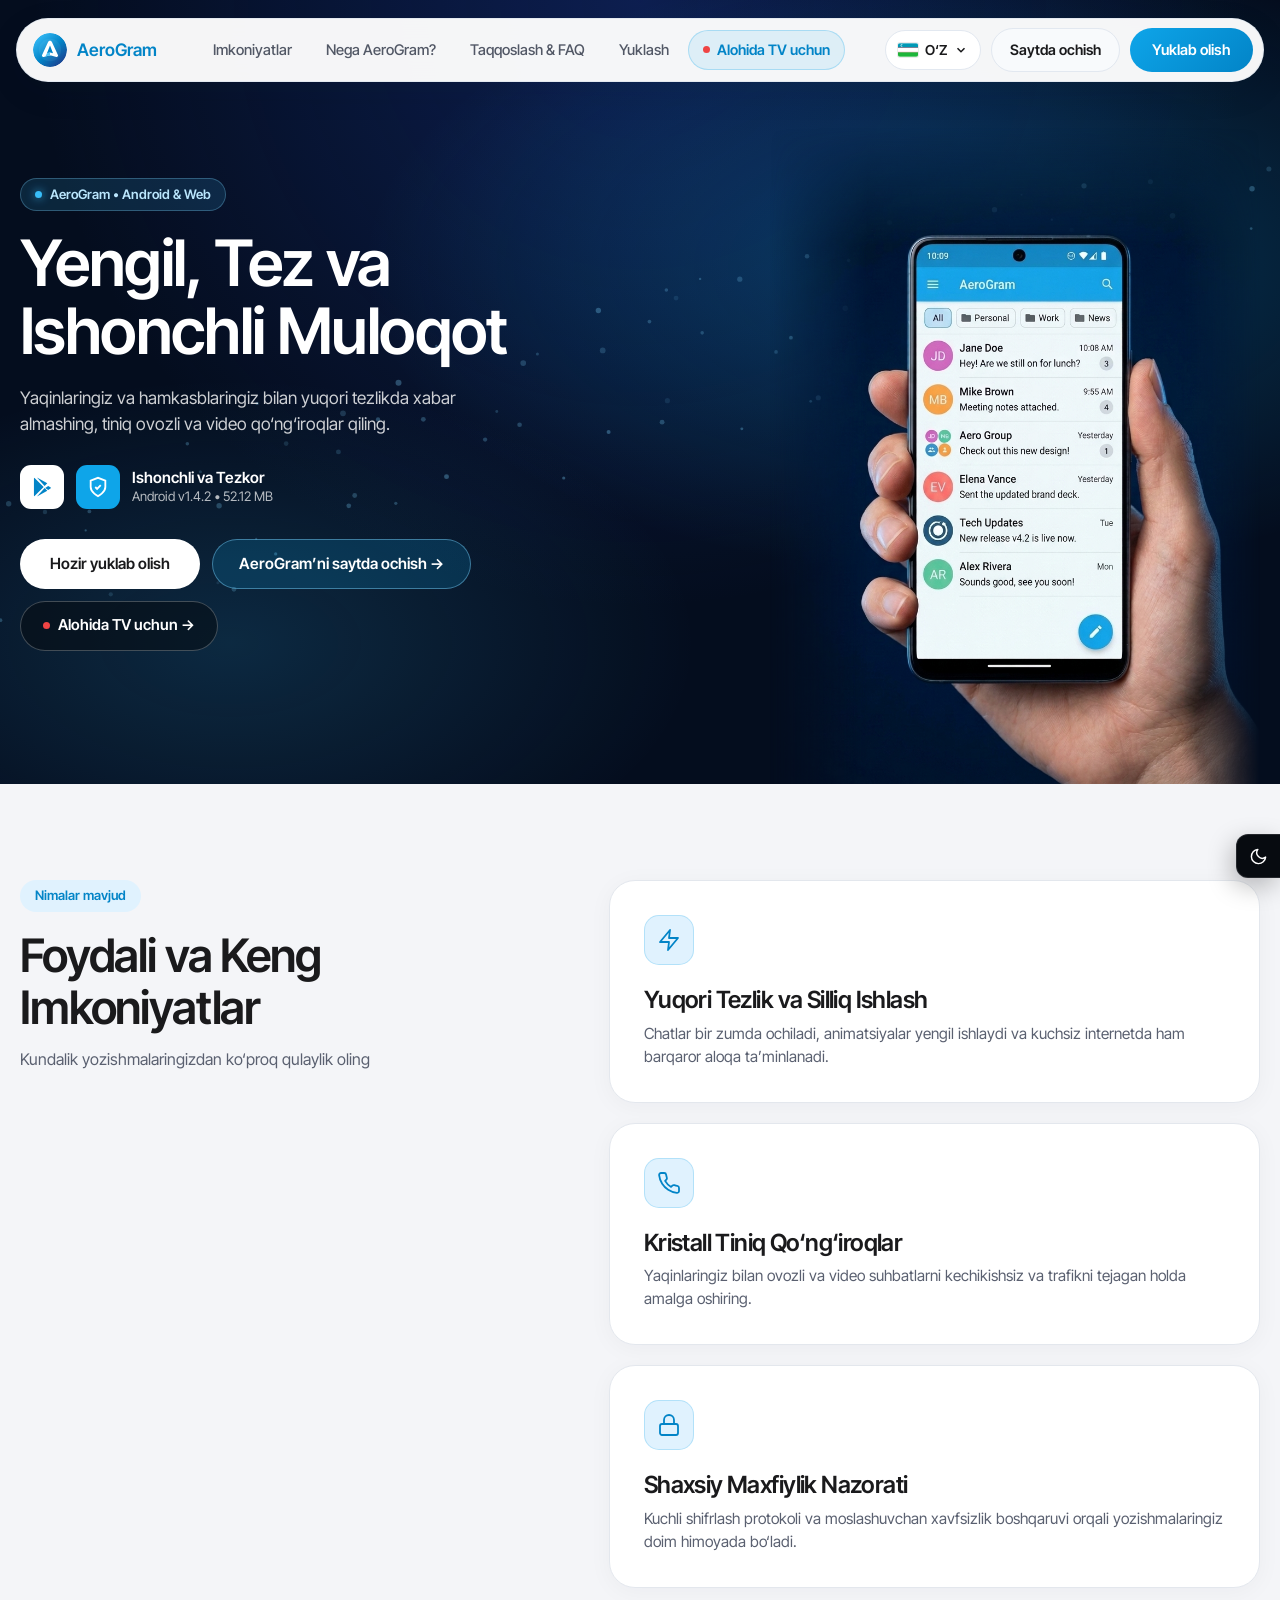
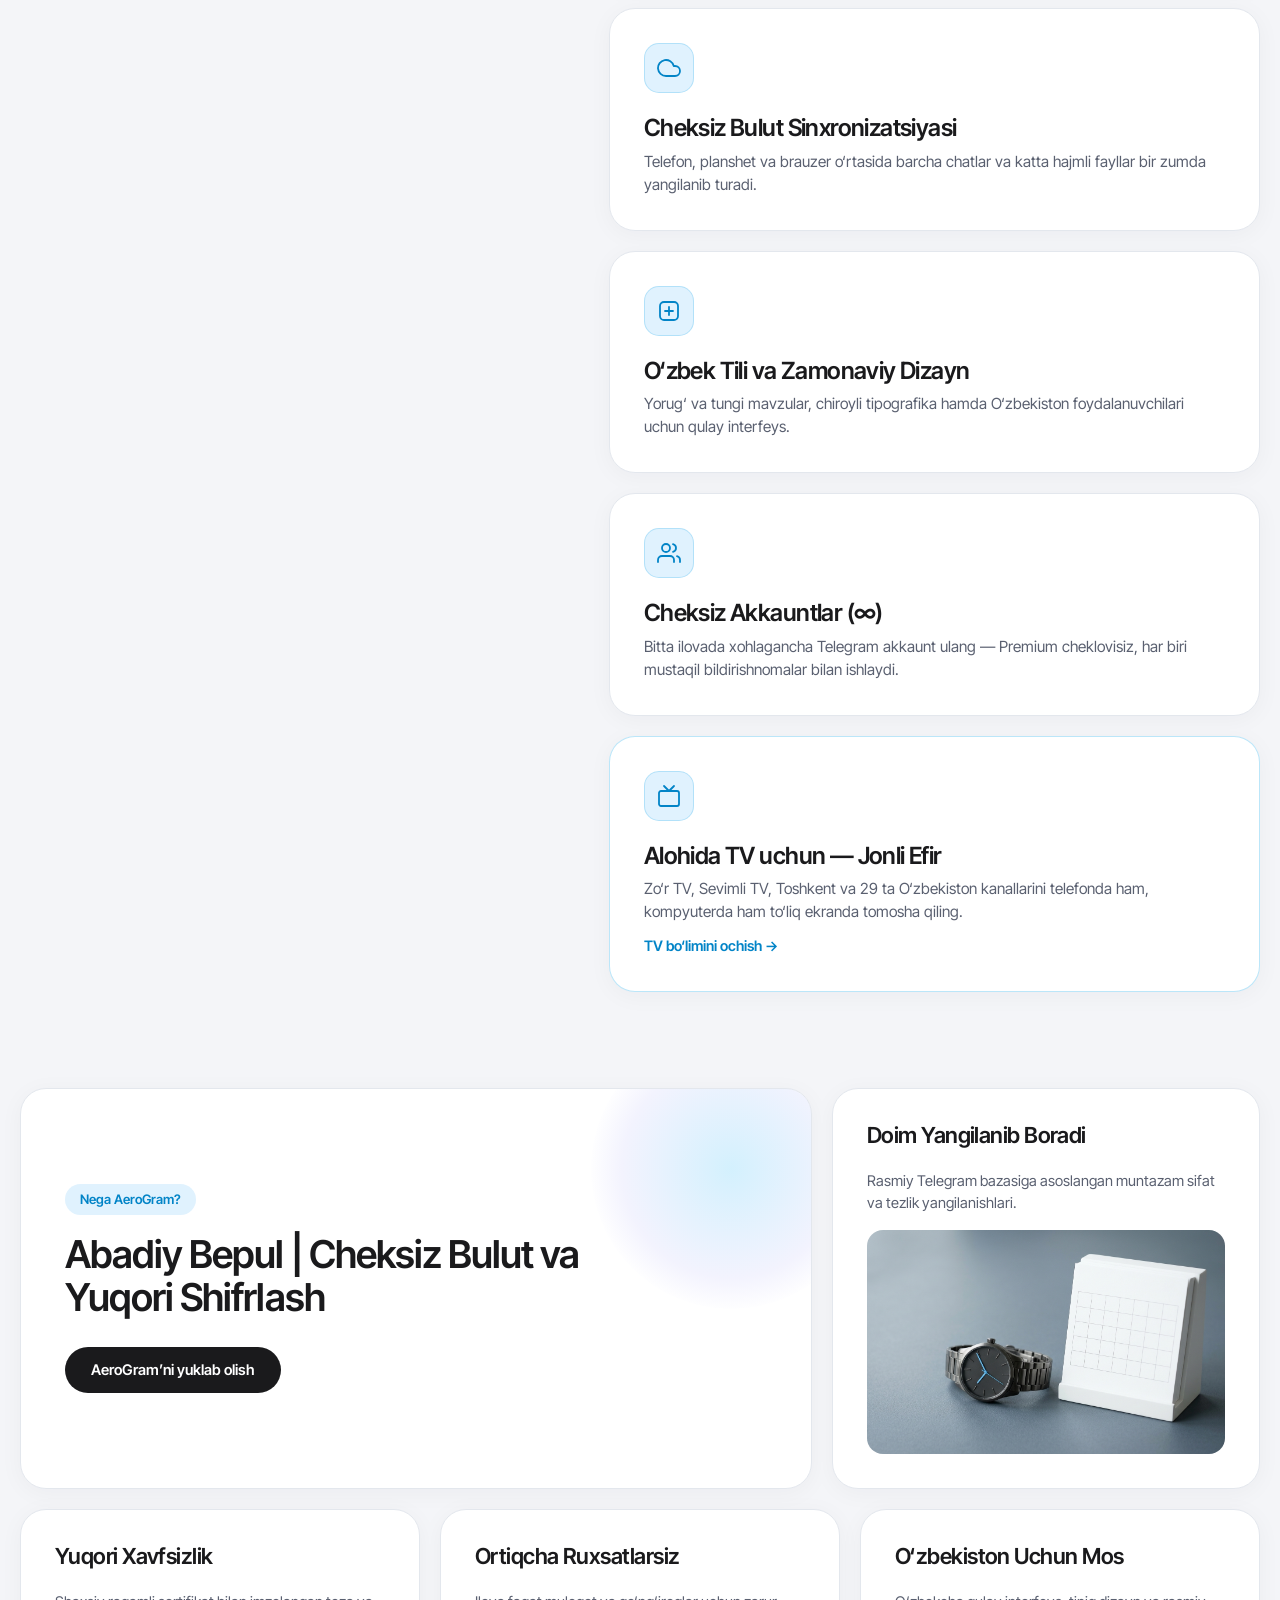
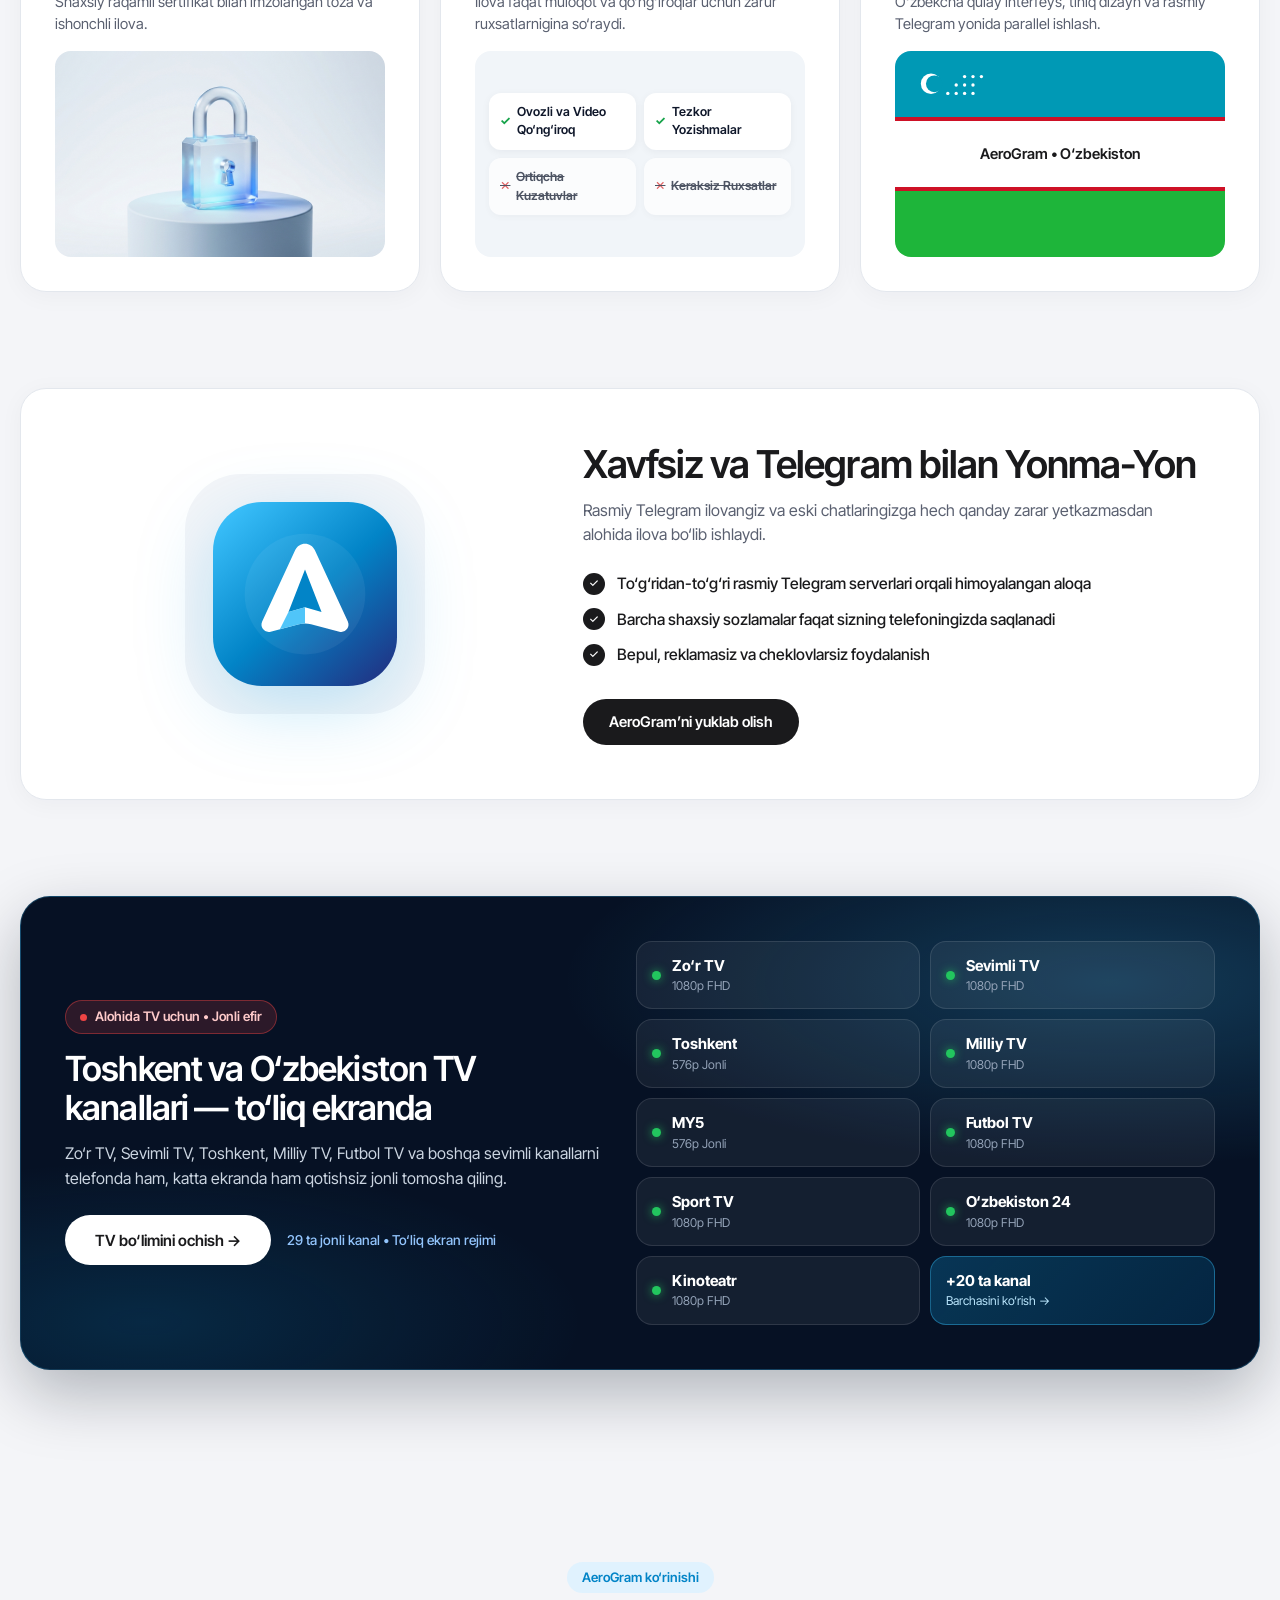
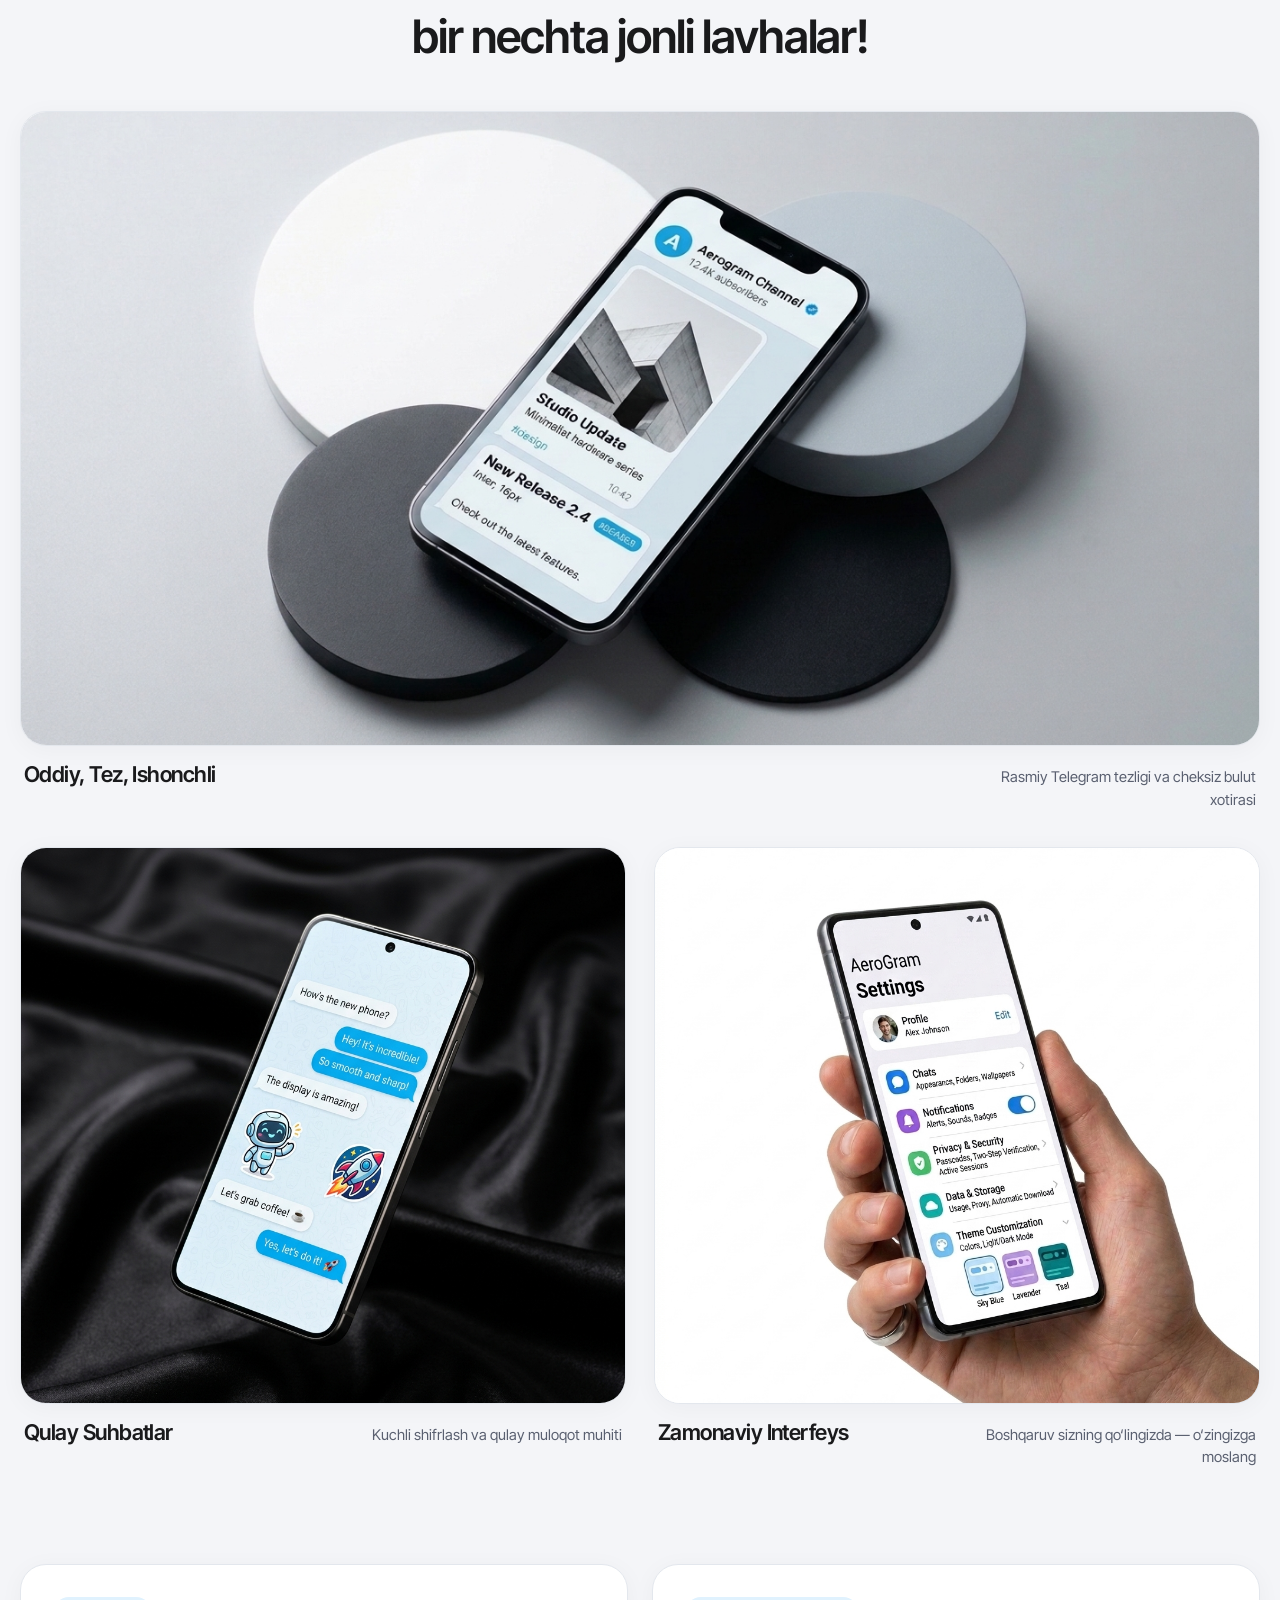
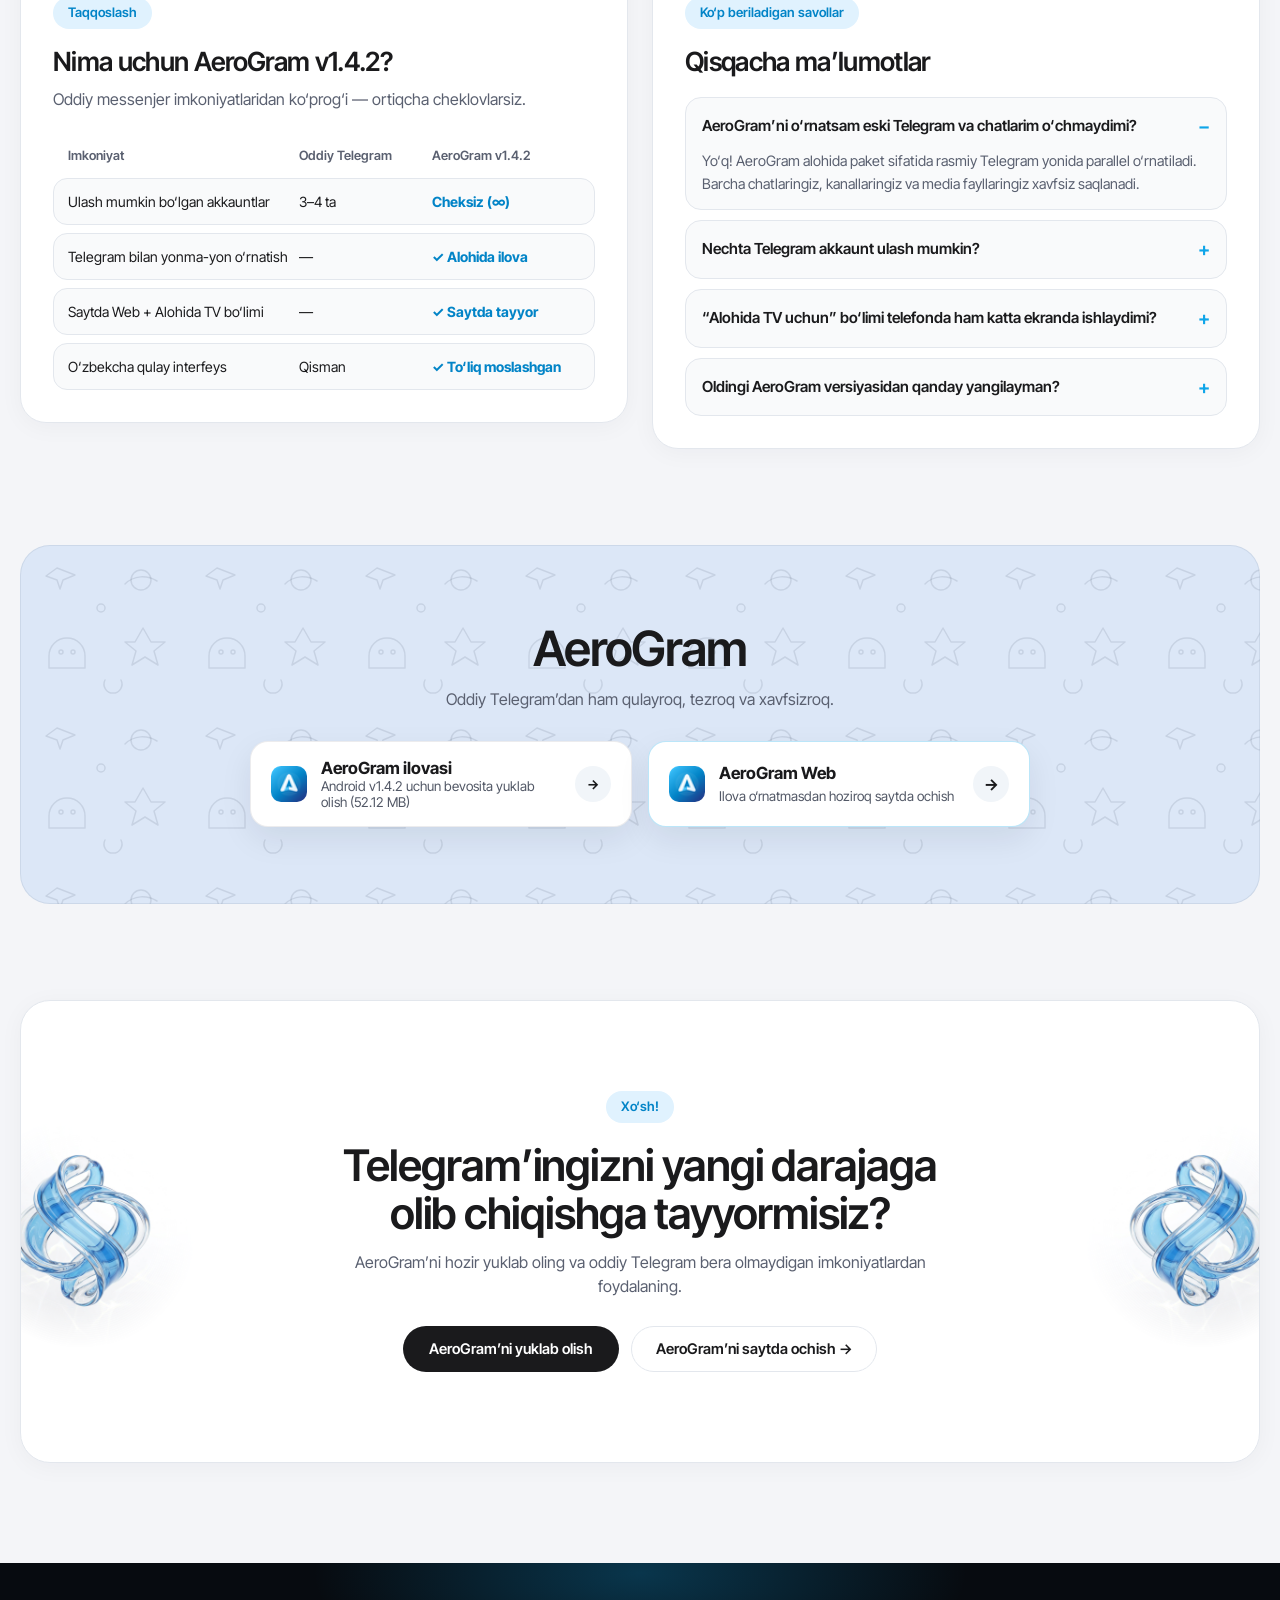
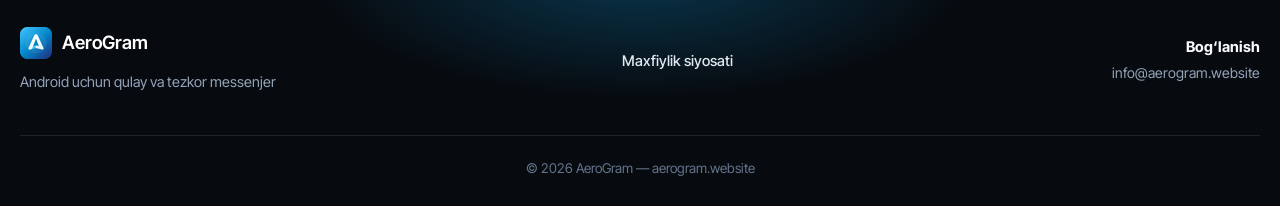
==== commit ae41fb79: "Add Alohida TV uchun live Uzbekistan TV player, comparison & FAQ sections" ====
--- a/index.html
+++ b/index.html
@@ -70,9 +70,12 @@
       <nav class="nav-center" aria-label="Asosiy menyu">
         <a href="#features" class="nav-link" data-i18n="nav_features">Imkoniyatlar</a>
         <a href="#why-aero" class="nav-link" data-i18n="nav_why">Nega AeroGram?</a>
-        <a href="#security" class="nav-link" data-i18n="nav_security">Xavfsizlik</a>
-        <a href="#screenshots" class="nav-link" data-i18n="nav_screens">Skrinshotlar</a>
+        <a href="#more-aero" class="nav-link" data-i18n="nav_more">Taqqoslash & FAQ</a>
         <a href="#aero-download" class="nav-link" data-i18n="nav_apk">Yuklash</a>
+        <a href="tv/" class="nav-link-tv">
+          <span class="tv-dot-live" aria-hidden="true"></span>
+          <span data-i18n="nav_tv">Alohida TV uchun</span>
+        </a>
       </nav>
 
       <div class="nav-right">
@@ -113,9 +116,12 @@
     <div class="mobile-sheet" id="mobile-sheet" hidden>
       <a href="#features" data-i18n="nav_features">Imkoniyatlar</a>
       <a href="#why-aero" data-i18n="nav_why">Nega AeroGram?</a>
-      <a href="#security" data-i18n="nav_security">Xavfsizlik</a>
-      <a href="#screenshots" data-i18n="nav_screens">Skrinshotlar</a>
+      <a href="#more-aero" data-i18n="nav_more">Taqqoslash & FAQ</a>
       <a href="#aero-download" data-i18n="nav_apk">Yuklash</a>
+      <a href="tv/" class="mobile-tv-link">
+        <span class="tv-dot-live" aria-hidden="true"></span>
+        <span data-i18n="nav_tv">Alohida TV uchun</span>
+      </a>
       <a href="web/" class="btn-outline-pill btn-full" data-i18n="hero_web">AeroGram Web’da ochish</a>
       <button type="button" class="btn-nav-cta btn-full open-download" data-i18n="hero_cta">Hozir yuklab olish</button>
     </div>
@@ -147,6 +153,10 @@
           <div class="hero-btn-row">
             <button type="button" class="btn-white-pill open-download" data-i18n="hero_cta">Hozir yuklab olish</button>
             <a href="web/" class="btn-hero-web" data-i18n="hero_web">AeroGram’ni saytda ochish →</a>
+            <a href="tv/" class="btn-hero-tv">
+              <span class="tv-dot-live" aria-hidden="true"></span>
+              <span data-i18n="hero_tv">Alohida TV uchun →</span>
+            </a>
           </div>
         </div>
 
@@ -204,6 +214,23 @@
             </div>
             <h3 data-i18n="of5_t">O‘zbek Tili va Zamonaviy Dizayn</h3>
             <p data-i18n="of5_d">Yorug‘ va tungi mavzular, chiroyli tipografika hamda O‘zbekiston foydalanuvchilari uchun qulay interfeys.</p>
+          </article>
+
+          <article class="offer-card reveal">
+            <div class="outline-icon">
+              <svg viewBox="0 0 24 24" fill="none" stroke="currentColor" stroke-width="1.8" stroke-linecap="round" stroke-linejoin="round"><path d="M17 21v-2a4 4 0 0 0-4-4H5a4 4 0 0 0-4 4v2"/><circle cx="9" cy="7" r="4"/><path d="M23 21v-2a4 4 0 0 0-3-3.87"/><path d="M16 3.13a4 4 0 0 1 0 7.75"/></svg>
+            </div>
+            <h3 data-i18n="of6_t">Cheksiz Akkauntlar (∞)</h3>
+            <p data-i18n="of6_d">Bitta ilovada xohlagancha Telegram akkaunt ulang — Premium cheklovisiz, har biri mustaqil bildirishnomalar bilan ishlaydi.</p>
+          </article>
+
+          <article class="offer-card offer-card-tv reveal">
+            <div class="outline-icon">
+              <svg viewBox="0 0 24 24" fill="none" stroke="currentColor" stroke-width="1.8" stroke-linecap="round" stroke-linejoin="round"><rect x="2" y="7" width="20" height="15" rx="2" ry="2"/><polyline points="17 2 12 7 7 2"/></svg>
+            </div>
+            <h3 data-i18n="of7_t">Alohida TV uchun — Jonli Efir</h3>
+            <p data-i18n="of7_d">Zo‘r TV, Sevimli TV, Toshkent va 29 ta O‘zbekiston kanallarini telefonda ham, kompyuterda ham to‘liq ekranda tomosha qiling.</p>
+            <a href="tv/" class="offer-inline-link" data-i18n="of7_cta">TV bo‘limini ochish →</a>
           </article>
         </div>
       </div>
@@ -326,6 +353,68 @@
       </div>
     </section>
 
+    <!-- Section 3.5: Alohida TV uchun — Live Uzbekistan TV Spotlight -->
+    <section id="tv-spotlight" class="section section-light pt-0">
+      <div class="container">
+        <div class="tv-spotlight-card reveal">
+          <div class="tv-spot-left">
+            <span class="tv-spot-pill">
+              <span class="tv-dot-live" aria-hidden="true"></span>
+              <span data-i18n="tvs_pill">Alohida TV uchun • Jonli efir</span>
+            </span>
+            <h2 data-i18n="tvs_title">Toshkent va O‘zbekiston TV kanallari — to‘liq ekranda</h2>
+            <p data-i18n="tvs_desc">Zo‘r TV, Sevimli TV, Toshkent, Milliy TV, Futbol TV va boshqa sevimli kanallarni telefonda ham, katta ekranda ham qotishsiz jonli tomosha qiling.</p>
+            <div class="tv-spot-actions">
+              <a href="tv/" class="btn-white-pill" data-i18n="tvs_btn">TV bo‘limini ochish →</a>
+              <span class="tv-spot-note" data-i18n="tvs_note">29 ta jonli kanal • To‘liq ekran rejimi</span>
+            </div>
+          </div>
+
+          <div class="tv-spot-grid" aria-label="Mashhur TV kanallar">
+            <a href="tv/#channel=zor-tv" class="tv-ch-chip">
+              <span class="ch-chip-live"></span>
+              <div><strong>Zo‘r TV</strong><small>1080p FHD</small></div>
+            </a>
+            <a href="tv/#channel=sevimli" class="tv-ch-chip">
+              <span class="ch-chip-live"></span>
+              <div><strong>Sevimli TV</strong><small>1080p FHD</small></div>
+            </a>
+            <a href="tv/#channel=toshkent" class="tv-ch-chip">
+              <span class="ch-chip-live"></span>
+              <div><strong>Toshkent</strong><small>576p Jonli</small></div>
+            </a>
+            <a href="tv/#channel=milliy" class="tv-ch-chip">
+              <span class="ch-chip-live"></span>
+              <div><strong>Milliy TV</strong><small>1080p FHD</small></div>
+            </a>
+            <a href="tv/#channel=my5" class="tv-ch-chip">
+              <span class="ch-chip-live"></span>
+              <div><strong>MY5</strong><small>576p Jonli</small></div>
+            </a>
+            <a href="tv/#channel=futbol-tv" class="tv-ch-chip">
+              <span class="ch-chip-live"></span>
+              <div><strong>Futbol TV</strong><small>1080p FHD</small></div>
+            </a>
+            <a href="tv/#channel=sport" class="tv-ch-chip">
+              <span class="ch-chip-live"></span>
+              <div><strong>Sport TV</strong><small>1080p FHD</small></div>
+            </a>
+            <a href="tv/#channel=uzbekiston-24" class="tv-ch-chip">
+              <span class="ch-chip-live"></span>
+              <div><strong>O‘zbekiston 24</strong><small>1080p FHD</small></div>
+            </a>
+            <a href="tv/#channel=kinoteatr" class="tv-ch-chip">
+              <span class="ch-chip-live"></span>
+              <div><strong>Kinoteatr</strong><small>1080p FHD</small></div>
+            </a>
+            <a href="tv/" class="tv-ch-chip tv-ch-more">
+              <div><strong data-i18n="tvs_more">+20 ta kanal</strong><small data-i18n="tvs_all">Barchasini ko‘rish →</small></div>
+            </a>
+          </div>
+        </div>
+      </div>
+    </section>
+
     <!-- Section 4: Editorial Studio Screenshots -->
     <section id="screenshots" class="section section-light">
       <div class="container">
@@ -365,6 +454,69 @@
                 <p data-i18n="sc3_d">Boshqaruv sizning qo‘lingizda — o‘zingizga moslang</p>
               </div>
             </article>
+          </div>
+        </div>
+      </div>
+    </section>
+
+    <!-- Section 4.5: Comparison & FAQ ("Koproq narsalar") -->
+    <section id="more-aero" class="section section-light pt-0">
+      <div class="container">
+        <div class="more-grid">
+          <div class="compare-card reveal">
+            <span class="eyebrow-pill" data-i18n="cmp_pill">Taqqoslash</span>
+            <h2 data-i18n="cmp_title">Nima uchun AeroGram v1.4.2?</h2>
+            <p class="muted-copy" data-i18n="cmp_sub">Oddiy messenjer imkoniyatlaridan ko‘prog‘i — ortiqcha cheklovlarsiz.</p>
+            <div class="cmp-table">
+              <div class="cmp-row cmp-head">
+                <span data-i18n="cmp_col1">Imkoniyat</span>
+                <span data-i18n="cmp_col2">Oddiy Telegram</span>
+                <span>AeroGram v1.4.2</span>
+              </div>
+              <div class="cmp-row">
+                <span data-i18n="cmp_r1_k">Ulash mumkin bo‘lgan akkauntlar</span>
+                <span data-i18n="cmp_r1_v1">3–4 ta</span>
+                <strong data-i18n="cmp_r1_v2">Cheksiz (∞)</strong>
+              </div>
+              <div class="cmp-row">
+                <span data-i18n="cmp_r2_k">Telegram bilan yonma-yon o‘rnatish</span>
+                <span>—</span>
+                <strong data-i18n="cmp_yes">✓ Alohida ilova</strong>
+              </div>
+              <div class="cmp-row">
+                <span data-i18n="cmp_r3_k">Saytda Web + Alohida TV bo‘limi</span>
+                <span>—</span>
+                <strong data-i18n="cmp_tv_yes">✓ Saytda tayyor</strong>
+              </div>
+              <div class="cmp-row">
+                <span data-i18n="cmp_r4_k">O‘zbekcha qulay interfeys</span>
+                <span data-i18n="cmp_part">Qisman</span>
+                <strong data-i18n="cmp_full">✓ To‘liq moslashgan</strong>
+              </div>
+            </div>
+          </div>
+
+          <div class="faq-card reveal">
+            <span class="eyebrow-pill" data-i18n="faq_pill">Ko‘p beriladigan savollar</span>
+            <h2 data-i18n="faq_title">Qisqacha ma’lumotlar</h2>
+            <div class="faq-list">
+              <details class="faq-item" open>
+                <summary data-i18n="faq1_q">AeroGram’ni o‘rnatsam eski Telegram va chatlarim o‘chmaydimi?</summary>
+                <p data-i18n="faq1_a">Yo‘q! AeroGram alohida paket sifatida rasmiy Telegram yonida parallel o‘rnatiladi. Barcha chatlaringiz, kanallaringiz va media fayllaringiz xavfsiz saqlanadi.</p>
+              </details>
+              <details class="faq-item">
+                <summary data-i18n="faq2_q">Nechta Telegram akkaunt ulash mumkin?</summary>
+                <p data-i18n="faq2_a">v1.4.2 versiyadan boshlab cheksiz (∞) miqdorda akkaunt ulash mumkin — Premium obuna talab qilinmaydi va har bir akkaunt alohida bildirishnoma oladi.</p>
+              </details>
+              <details class="faq-item">
+                <summary data-i18n="faq3_q">“Alohida TV uchun” bo‘limi telefonda ham katta ekranda ishlaydimi?</summary>
+                <p data-i18n="faq3_a">Ha! Saytdagi Alohida TV bo‘limi telefon, planshet va kompyuterga moslashgan. “To‘liq ekran” belgisini bossangiz, efir ekraningizni to‘liq egallaydi.</p>
+              </details>
+              <details class="faq-item">
+                <summary data-i18n="faq4_q">Oldingi AeroGram versiyasidan qanday yangilayman?</summary>
+                <p data-i18n="faq4_a">Yangi AeroGram.apk ni yuklab olib ustidan o‘rnating — barcha ulangan akkauntlaringiz va sozlamalaringiz joyida qoladi.</p>
+              </details>
+            </div>
           </div>
         </div>
       </div>
--- a/css/style.css
+++ b/css/style.css
@@ -1367,6 +1367,336 @@
   .well-card { padding: 54px 20px; }
 }
 
+/* TV Nav Pill & Live Indicator */
+.nav-link-tv,
+.mobile-tv-link {
+  display: inline-flex;
+  align-items: center;
+  gap: 7px;
+  padding: 8px 14px;
+  border-radius: 9999px;
+  font-size: 0.9rem;
+  font-weight: 600;
+  white-space: nowrap;
+  color: #0284C7;
+  background: rgba(14, 165, 233, 0.1);
+  border: 1px solid rgba(14, 165, 233, 0.25);
+  transition: transform 0.2s ease, background 0.2s ease, border-color 0.2s ease;
+}
+
+.nav-link-tv:hover {
+  background: rgba(14, 165, 233, 0.18);
+  border-color: rgba(14, 165, 233, 0.5);
+  transform: translateY(-1px);
+}
+
+[data-theme="dark"] .nav-link-tv,
+[data-theme="dark"] .mobile-tv-link {
+  color: #38BDF8;
+  background: rgba(56, 189, 248, 0.14);
+  border-color: rgba(56, 189, 248, 0.3);
+}
+
+.tv-dot-live {
+  width: 7px;
+  height: 7px;
+  border-radius: 50%;
+  background: #EF4444;
+  display: inline-block;
+  flex-shrink: 0;
+  box-shadow: 0 0 0 0 rgba(239, 68, 68, 0.7);
+  animation: navTvPulse 1.8s infinite;
+}
+
+@keyframes navTvPulse {
+  0% { box-shadow: 0 0 0 0 rgba(239, 68, 68, 0.65); }
+  70% { box-shadow: 0 0 0 7px rgba(239, 68, 68, 0); }
+  100% { box-shadow: 0 0 0 0 rgba(239, 68, 68, 0); }
+}
+
+.btn-hero-tv {
+  height: 50px;
+  padding: 0 22px;
+  border-radius: 9999px;
+  border: 1px solid rgba(255, 255, 255, 0.24);
+  background: rgba(7, 11, 18, 0.55);
+  color: #FFFFFF;
+  font-family: inherit;
+  font-size: 0.94rem;
+  font-weight: 600;
+  display: inline-flex;
+  align-items: center;
+  justify-content: center;
+  gap: 8px;
+  backdrop-filter: blur(10px);
+  transition: transform 0.2s ease, background 0.2s ease, border-color 0.2s ease;
+}
+
+.btn-hero-tv:hover {
+  transform: translateY(-2px);
+  background: rgba(14, 165, 233, 0.28);
+  border-color: rgba(56, 189, 248, 0.75);
+}
+
+.offer-card-tv {
+  border-color: rgba(14, 165, 233, 0.28);
+}
+
+.offer-inline-link {
+  display: inline-flex;
+  align-items: center;
+  margin-top: 12px;
+  font-size: 0.9rem;
+  font-weight: 600;
+  color: #0284C7;
+}
+
+[data-theme="dark"] .offer-inline-link {
+  color: #38BDF8;
+}
+
+/* Alohida TV uchun Spotlight Section */
+.tv-spotlight-card {
+  position: relative;
+  border-radius: 30px;
+  padding: 44px;
+  background:
+    radial-gradient(ellipse 68% 60% at 88% 18%, rgba(56, 189, 248, 0.24), transparent 65%),
+    radial-gradient(ellipse 52% 50% at 10% 90%, rgba(14, 165, 233, 0.16), transparent 68%),
+    #061124;
+  border: 1px solid rgba(56, 189, 248, 0.24);
+  color: #FFFFFF;
+  display: grid;
+  grid-template-columns: 1fr 1.08fr;
+  gap: 34px;
+  align-items: center;
+  box-shadow: 0 24px 64px rgba(4, 13, 30, 0.28);
+}
+
+.tv-spot-pill {
+  display: inline-flex;
+  align-items: center;
+  gap: 8px;
+  padding: 6px 14px;
+  border-radius: 9999px;
+  background: rgba(239, 68, 68, 0.16);
+  border: 1px solid rgba(239, 68, 68, 0.42);
+  color: #FECACA;
+  font-size: 0.82rem;
+  font-weight: 600;
+  margin-bottom: 16px;
+}
+
+.tv-spot-left h2 {
+  font-size: clamp(1.7rem, 2.7vw, 2.35rem);
+  color: #FFFFFF;
+  margin-bottom: 14px;
+}
+
+.tv-spot-left p {
+  color: #CBD5E1;
+  font-size: 1rem;
+  line-height: 1.55;
+  margin-bottom: 24px;
+}
+
+.tv-spot-actions {
+  display: flex;
+  align-items: center;
+  gap: 16px;
+  flex-wrap: wrap;
+}
+
+.tv-spot-note {
+  font-size: 0.85rem;
+  color: #93C5FD;
+  font-weight: 500;
+}
+
+.tv-spot-grid {
+  display: grid;
+  grid-template-columns: repeat(2, minmax(0, 1fr));
+  gap: 10px;
+}
+
+.tv-ch-chip {
+  display: flex;
+  align-items: center;
+  gap: 11px;
+  padding: 13px 15px;
+  border-radius: 16px;
+  background: rgba(255, 255, 255, 0.06);
+  border: 1px solid rgba(255, 255, 255, 0.11);
+  transition: transform 0.18s ease, background 0.18s ease, border-color 0.18s ease;
+}
+
+.tv-ch-chip:hover {
+  transform: translateY(-2px);
+  background: rgba(14, 165, 233, 0.2);
+  border-color: rgba(56, 189, 248, 0.65);
+}
+
+.ch-chip-live {
+  width: 9px;
+  height: 9px;
+  border-radius: 50%;
+  background: #22C55E;
+  box-shadow: 0 0 10px rgba(34, 197, 94, 0.8);
+  flex-shrink: 0;
+}
+
+.tv-ch-chip strong {
+  display: block;
+  font-size: 0.94rem;
+  color: #FFFFFF;
+}
+
+.tv-ch-chip small {
+  display: block;
+  font-size: 0.76rem;
+  color: #94A3B8;
+}
+
+.tv-ch-more {
+  background: linear-gradient(135deg, rgba(14, 165, 233, 0.25), rgba(2, 132, 199, 0.18));
+  border-color: rgba(56, 189, 248, 0.4);
+}
+
+.tv-ch-more small {
+  color: #BAE6FD;
+}
+
+/* Comparison & FAQ Section */
+.more-grid {
+  display: grid;
+  grid-template-columns: 1fr 1fr;
+  gap: 24px;
+  align-items: start;
+}
+
+.compare-card,
+.faq-card {
+  background: var(--surface);
+  border: 1px solid var(--border);
+  border-radius: var(--radius-card);
+  padding: 32px;
+  box-shadow: var(--shadow-card);
+}
+
+.compare-card h2,
+.faq-card h2 {
+  font-size: 1.65rem;
+  margin-bottom: 10px;
+}
+
+.cmp-table {
+  margin-top: 22px;
+  display: flex;
+  flex-direction: column;
+  gap: 8px;
+}
+
+.cmp-row {
+  display: grid;
+  grid-template-columns: 1.35fr 0.75fr 0.9fr;
+  gap: 10px;
+  align-items: center;
+  padding: 12px 14px;
+  border-radius: 14px;
+  background: var(--surface-soft);
+  border: 1px solid var(--border);
+  font-size: 0.88rem;
+}
+
+.cmp-head {
+  background: transparent;
+  border-color: transparent;
+  color: var(--ink-muted);
+  font-weight: 600;
+  font-size: 0.8rem;
+  padding-bottom: 4px;
+}
+
+.cmp-row strong {
+  color: #0284C7;
+  font-weight: 700;
+}
+
+[data-theme="dark"] .cmp-row strong {
+  color: #38BDF8;
+}
+
+.faq-list {
+  margin-top: 20px;
+  display: flex;
+  flex-direction: column;
+  gap: 10px;
+}
+
+.faq-item {
+  border-radius: 16px;
+  background: var(--surface-soft);
+  border: 1px solid var(--border);
+  padding: 14px 16px;
+}
+
+.faq-item summary {
+  cursor: pointer;
+  font-weight: 600;
+  font-size: 0.95rem;
+  list-style: none;
+  display: flex;
+  align-items: center;
+  justify-content: space-between;
+  gap: 12px;
+}
+
+.faq-item summary::-webkit-details-marker { display: none; }
+
+.faq-item summary::after {
+  content: "+";
+  font-size: 1.2rem;
+  color: var(--primary);
+  flex-shrink: 0;
+}
+
+.faq-item[open] summary::after {
+  content: "−";
+}
+
+.faq-item p {
+  margin-top: 10px;
+  font-size: 0.9rem;
+  color: var(--ink-muted);
+  line-height: 1.55;
+}
+
+/* Responsive Rules for Added Sections */
+@media (max-width: 1020px) {
+  .tv-spotlight-card,
+  .more-grid {
+    grid-template-columns: 1fr;
+  }
+}
+
+@media (max-width: 640px) {
+  .tv-spotlight-card,
+  .compare-card,
+  .faq-card {
+    padding: 24px 20px;
+  }
+
+  .tv-spot-grid {
+    grid-template-columns: 1fr;
+  }
+
+  .cmp-row {
+    grid-template-columns: 1.2fr 0.65fr 0.95fr;
+    font-size: 0.79rem;
+    padding: 10px;
+  }
+}
+
 @media (prefers-reduced-motion: reduce) {
   .reveal {
     opacity: 1;
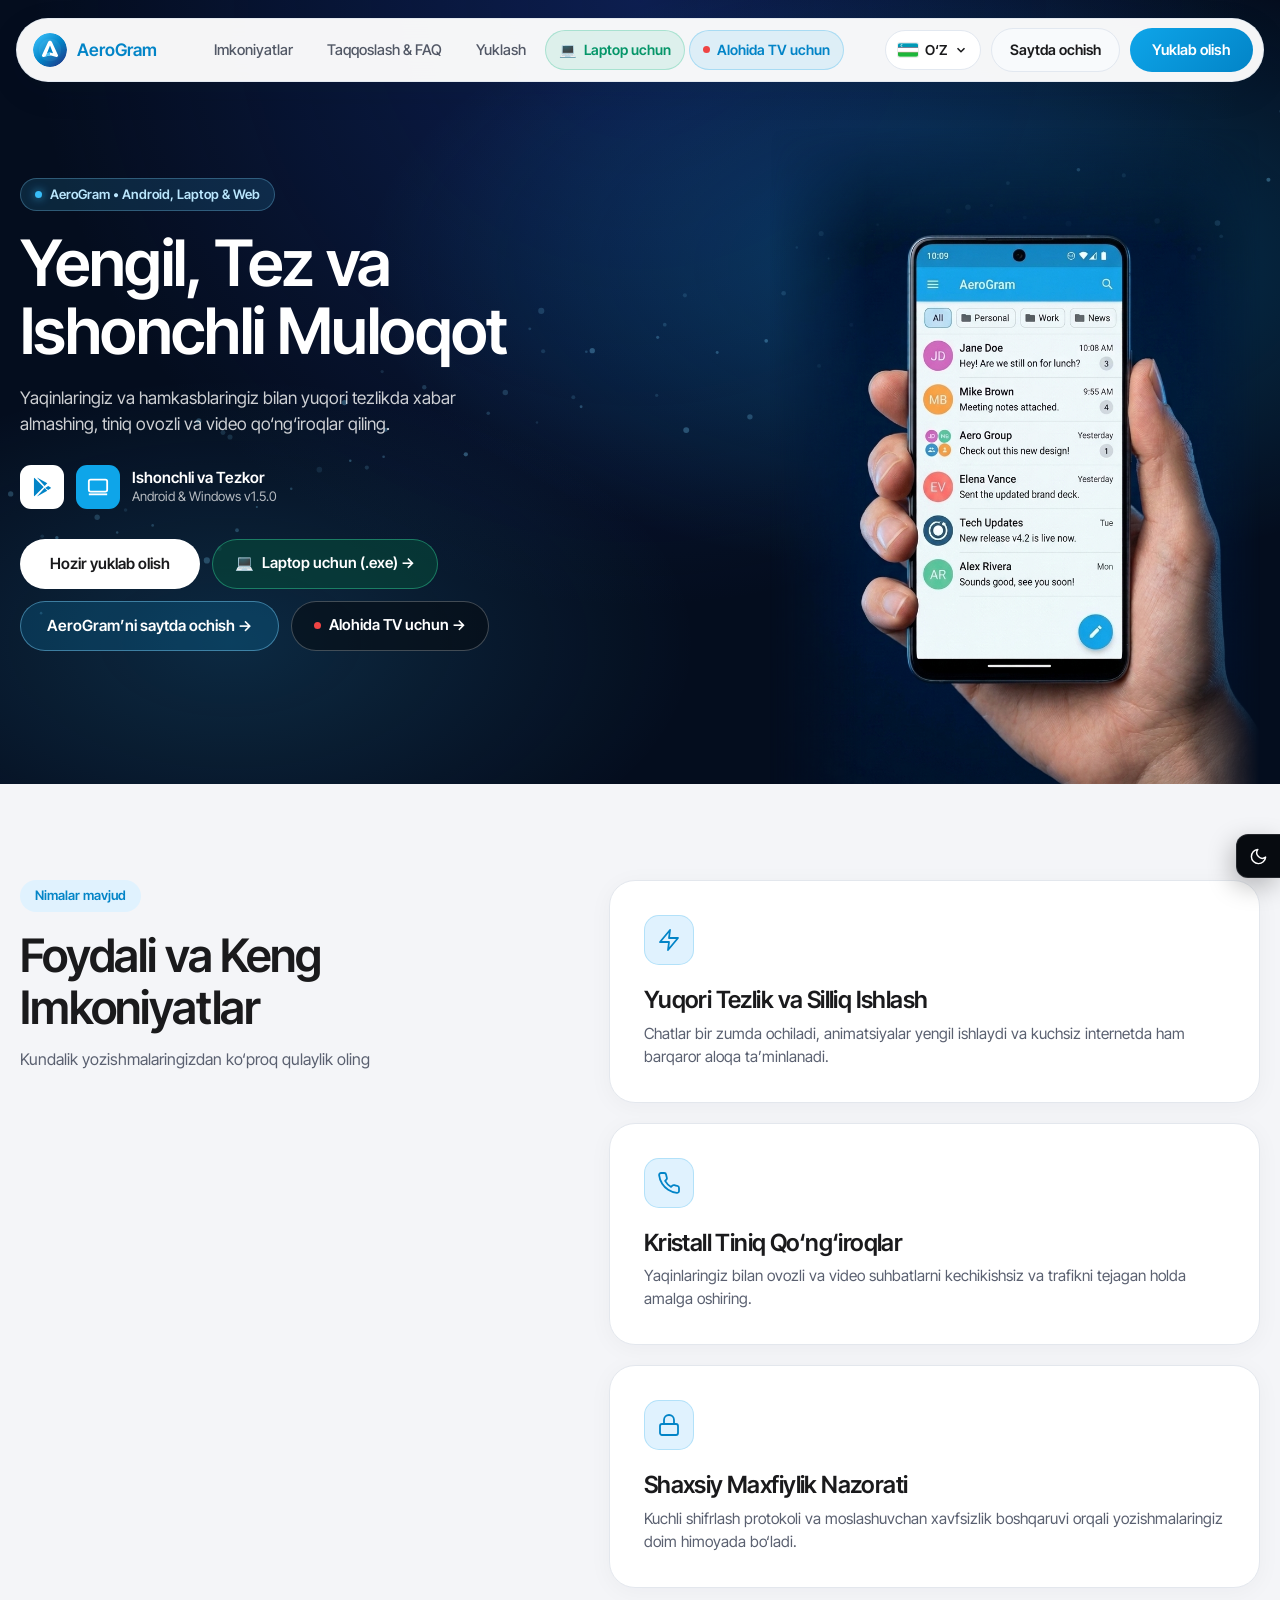
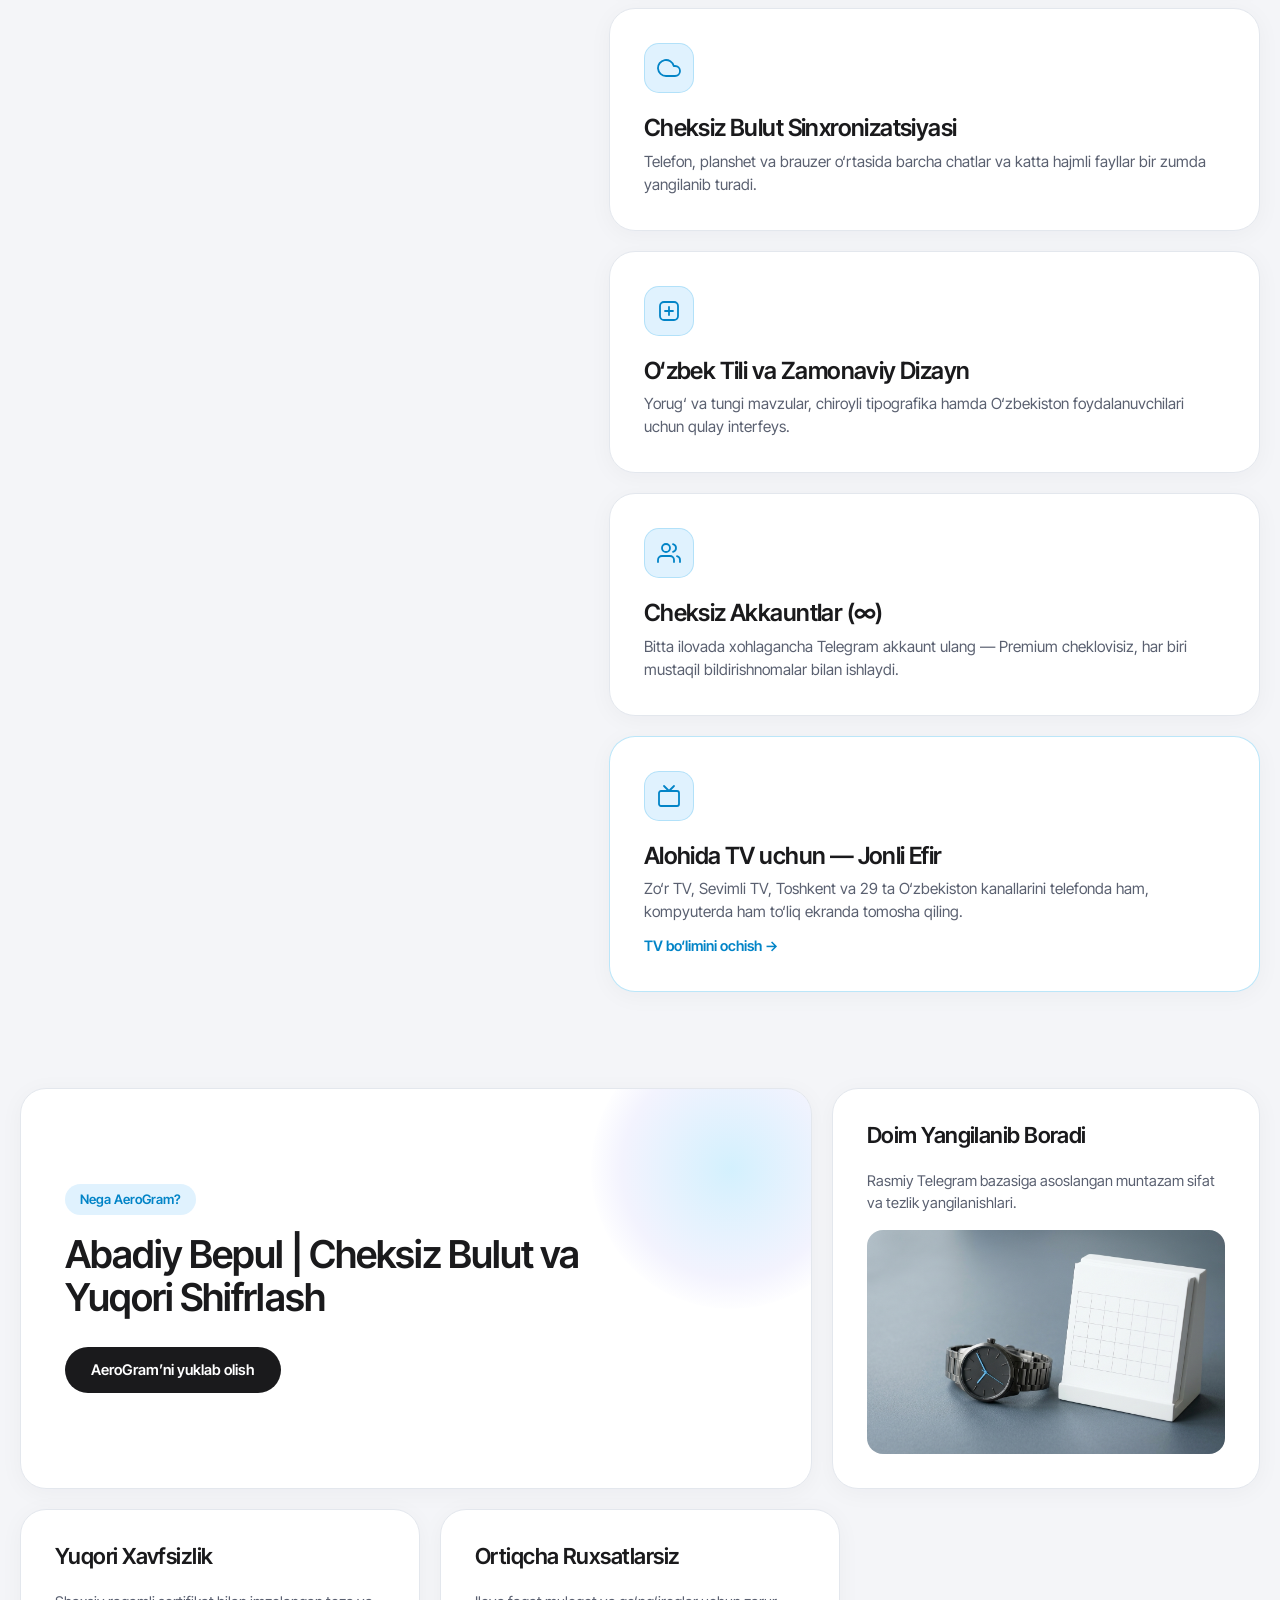
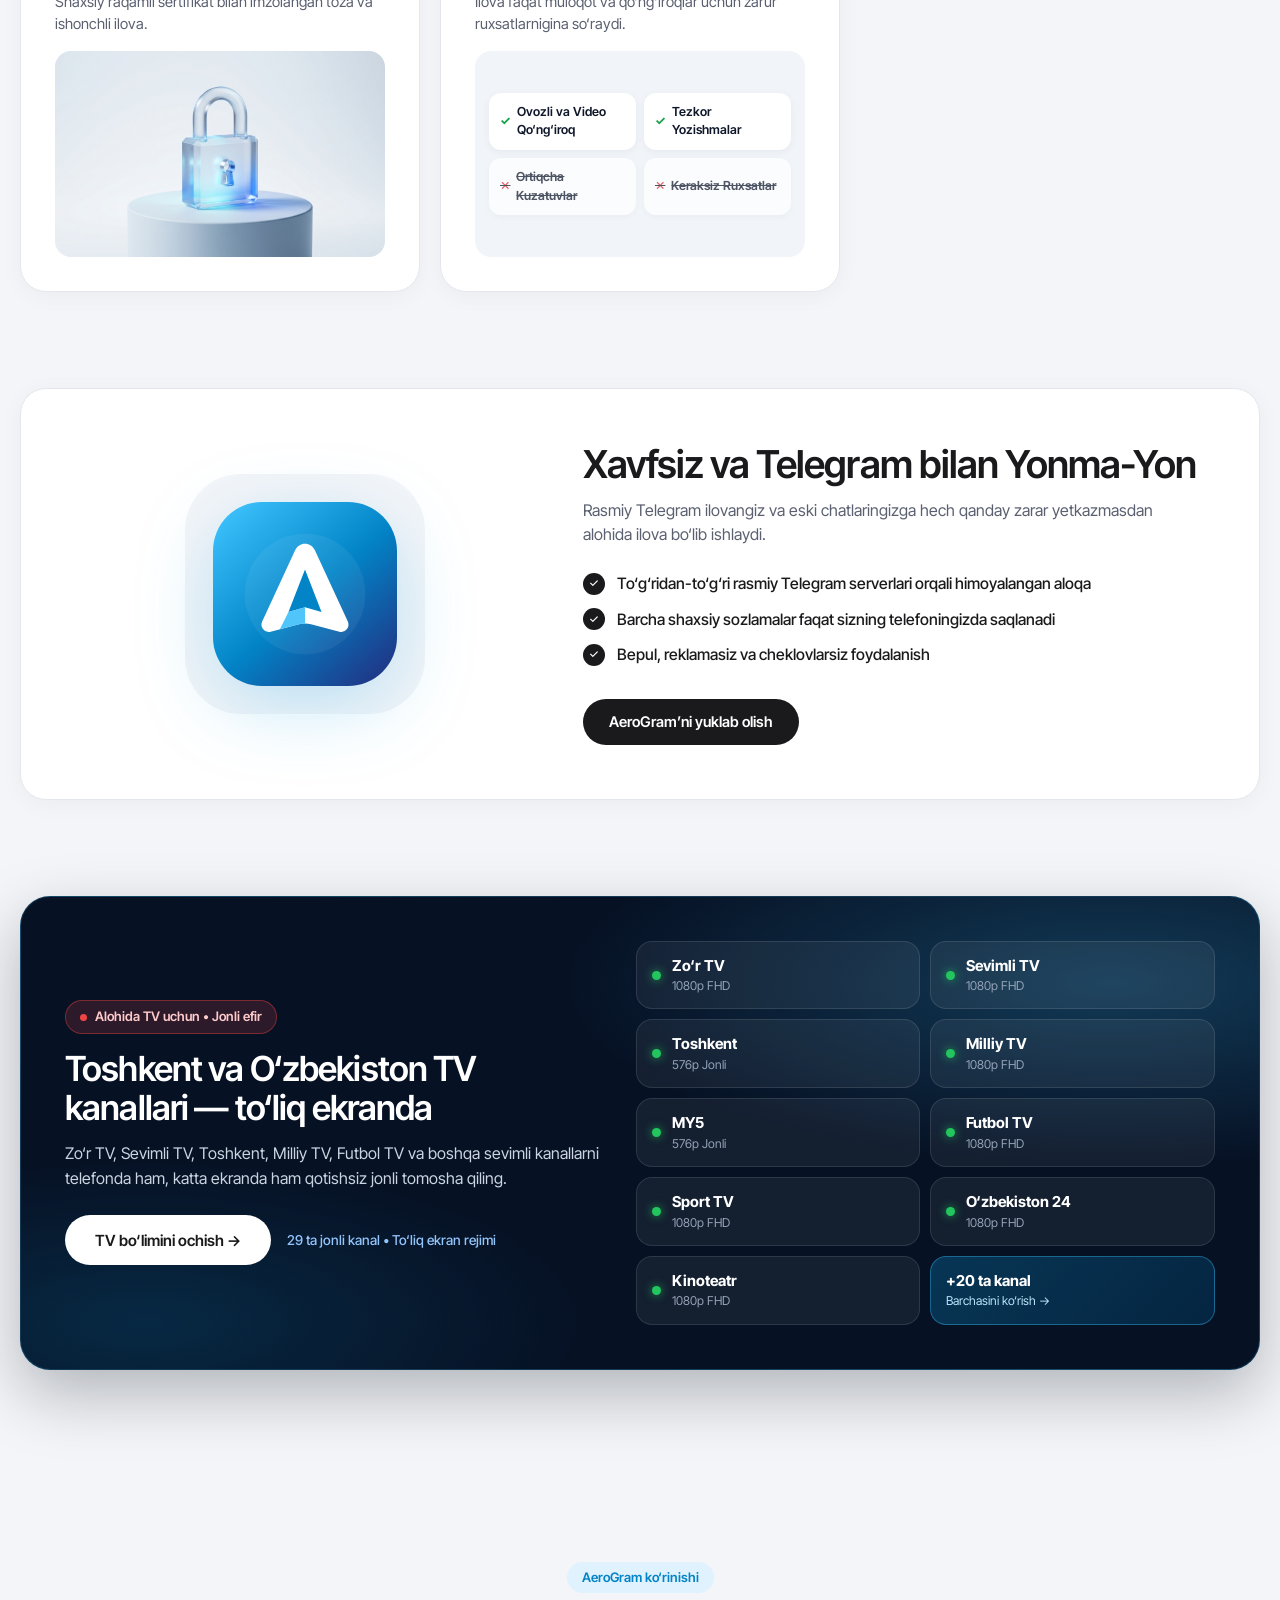
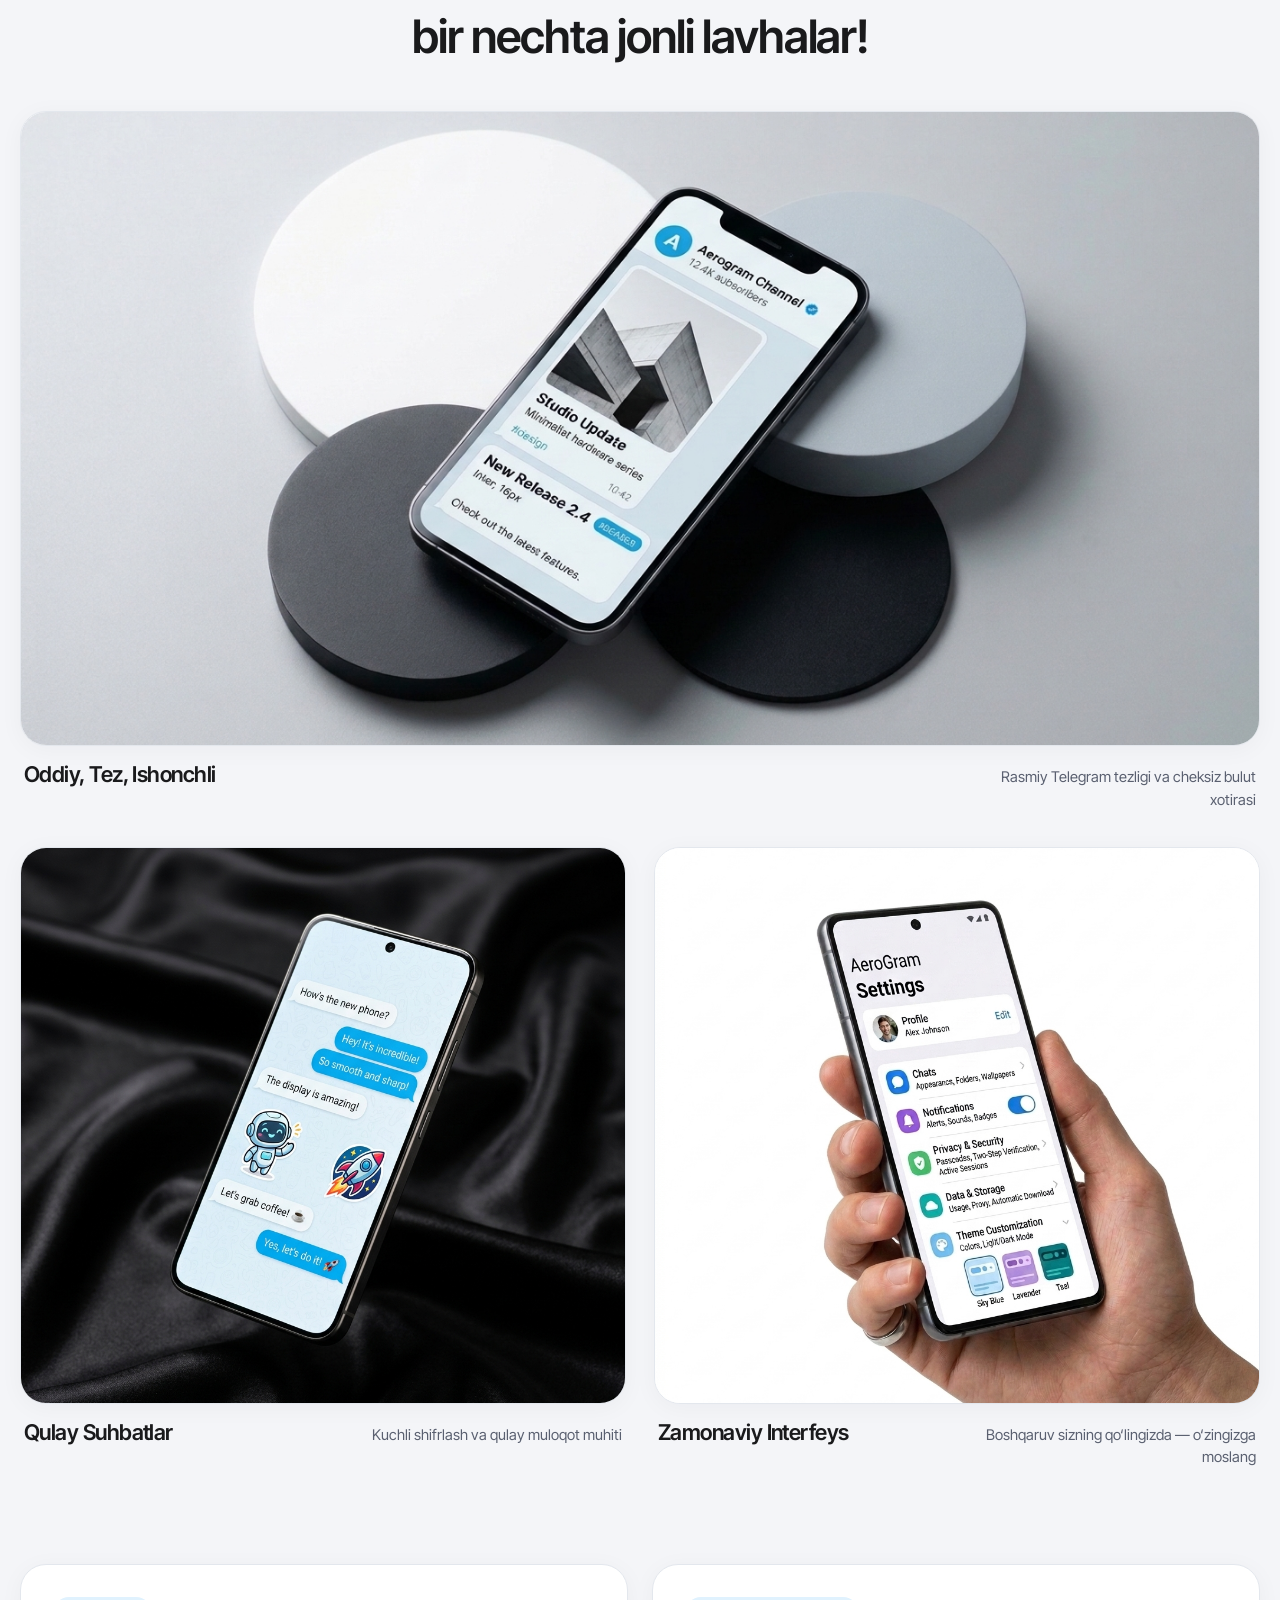
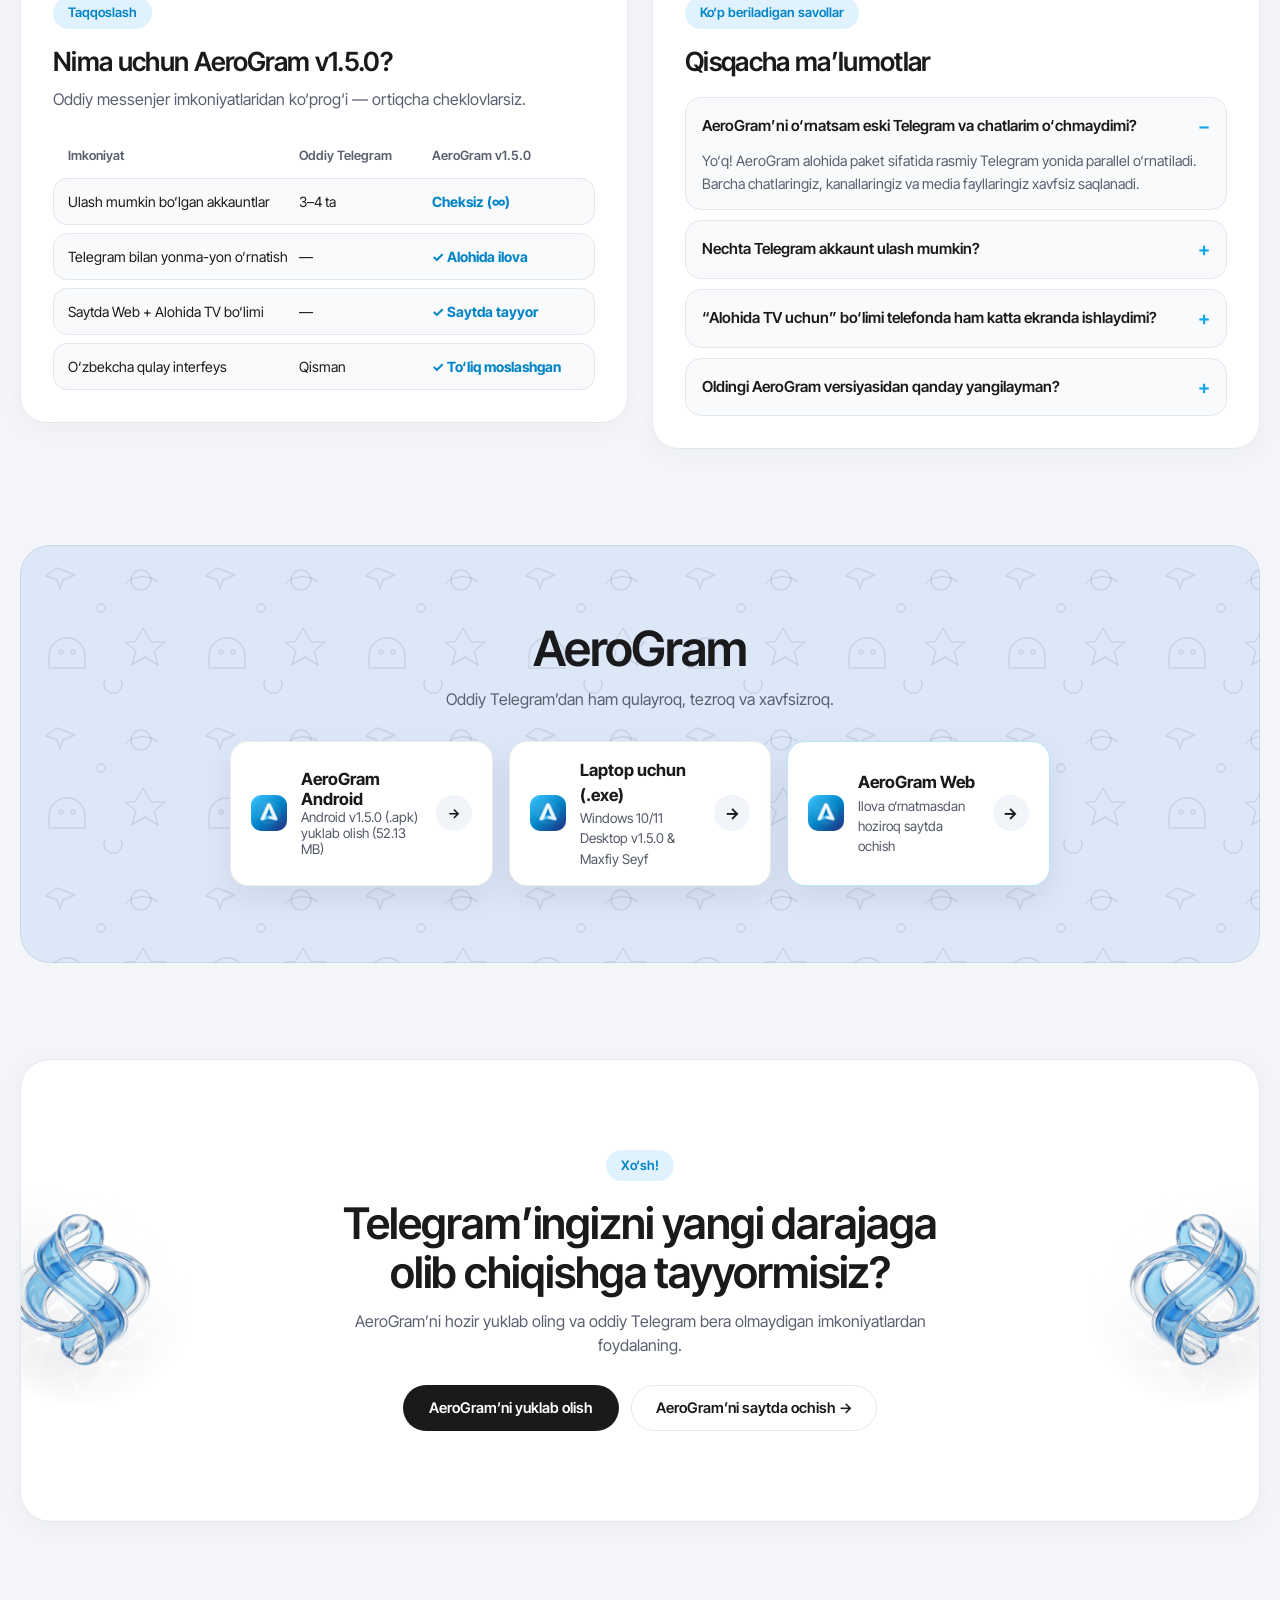
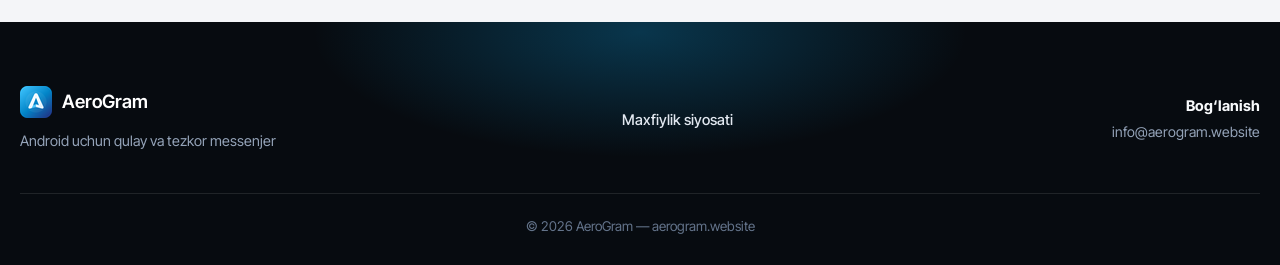
==== commit bf782d66: "AeroGram v1.5.0: Laptop uchun sahifasi, UZ/RU/EN va Windows/Android yuklashlar" ====
--- a/index.html
+++ b/index.html
@@ -69,9 +69,12 @@
 
       <nav class="nav-center" aria-label="Asosiy menyu">
         <a href="#features" class="nav-link" data-i18n="nav_features">Imkoniyatlar</a>
-        <a href="#why-aero" class="nav-link" data-i18n="nav_why">Nega AeroGram?</a>
         <a href="#more-aero" class="nav-link" data-i18n="nav_more">Taqqoslash & FAQ</a>
         <a href="#aero-download" class="nav-link" data-i18n="nav_apk">Yuklash</a>
+        <a href="desktop/" class="nav-link-laptop">
+          <span aria-hidden="true">💻</span>
+          <span data-i18n="nav_laptop">Laptop uchun</span>
+        </a>
         <a href="tv/" class="nav-link-tv">
           <span class="tv-dot-live" aria-hidden="true"></span>
           <span data-i18n="nav_tv">Alohida TV uchun</span>
@@ -115,9 +118,12 @@
     <!-- Mobile Dropdown Sheet -->
     <div class="mobile-sheet" id="mobile-sheet" hidden>
       <a href="#features" data-i18n="nav_features">Imkoniyatlar</a>
-      <a href="#why-aero" data-i18n="nav_why">Nega AeroGram?</a>
       <a href="#more-aero" data-i18n="nav_more">Taqqoslash & FAQ</a>
       <a href="#aero-download" data-i18n="nav_apk">Yuklash</a>
+      <a href="desktop/" class="mobile-laptop-link">
+        <span aria-hidden="true">💻</span>
+        <span data-i18n="nav_laptop">Laptop uchun</span>
+      </a>
       <a href="tv/" class="mobile-tv-link">
         <span class="tv-dot-live" aria-hidden="true"></span>
         <span data-i18n="nav_tv">Alohida TV uchun</span>
@@ -133,7 +139,7 @@
       <canvas id="hero-mist" aria-hidden="true"></canvas>
       <div class="container hero-grid">
         <div class="hero-content reveal">
-          <div class="hero-chip"><span class="hero-chip-dot"></span> <span data-i18n="hero_chip">AeroGram • Android & Web</span></div>
+          <div class="hero-chip"><span class="hero-chip-dot"></span> <span data-i18n="hero_chip">AeroGram • Android, Laptop & Web</span></div>
           <h1 data-i18n="hero_title">Yengil, Tez va<br>Ishonchli Muloqot</h1>
           <p class="hero-sub" data-i18n="hero_desc">Yaqinlaringiz va hamkasblaringiz bilan yuqori tezlikda xabar almashing, tiniq ovozli va video qo‘ng‘iroqlar qiling.</p>
 
@@ -141,17 +147,21 @@
             <div class="plat-icon" title="Android ilova">
               <svg viewBox="0 0 24 24" fill="currentColor" aria-hidden="true"><path d="M3.61 1.814L13.793 12 3.61 22.186a1.48 1.48 0 0 1-.404-1.015V2.829c0-.387.152-.75.404-1.015zM14.85 13.057l2.927 2.927-11.264 6.451 8.337-9.378zm3.884-2.203l2.435 1.394c.707.405.707 1.1 0 1.504l-2.435 1.394-3.175-2.146 3.175-2.146zM6.513 1.565l11.264 6.451-2.927 2.927-8.337-9.378z"/></svg>
             </div>
-            <div class="plat-icon plat-shield" title="Xavfsiz va Ishonchli">
-              <svg viewBox="0 0 24 24" fill="none" stroke="currentColor" stroke-width="2"><path d="M12 22s8-4 8-10V5l-8-3-8 3v7c0 6 8 10 8 10z"/><polyline points="9 12 11 14 15 10"/></svg>
+            <div class="plat-icon plat-shield" title="Windows & Laptop">
+              <svg viewBox="0 0 24 24" fill="none" stroke="currentColor" stroke-width="2"><rect x="2" y="4" width="20" height="13" rx="2"/><line x1="2" y1="20" x2="22" y2="20"/></svg>
             </div>
             <div class="plat-meta">
               <strong data-i18n="hero_plat_t">Ishonchli va Tezkor</strong>
-              <span data-i18n="hero_plat_s">Android v1.4.2 • 52.12 MB</span>
+              <span data-i18n="hero_plat_s">Android & Windows v1.5.0</span>
             </div>
           </div>
 
           <div class="hero-btn-row">
             <button type="button" class="btn-white-pill open-download" data-i18n="hero_cta">Hozir yuklab olish</button>
+            <a href="desktop/" class="btn-hero-laptop">
+              <span aria-hidden="true">💻</span>
+              <span data-i18n="hero_laptop">Laptop uchun (.exe) →</span>
+            </a>
             <a href="web/" class="btn-hero-web" data-i18n="hero_web">AeroGram’ni saytda ochish →</a>
             <a href="tv/" class="btn-hero-tv">
               <span class="tv-dot-live" aria-hidden="true"></span>
@@ -465,13 +475,13 @@
         <div class="more-grid">
           <div class="compare-card reveal">
             <span class="eyebrow-pill" data-i18n="cmp_pill">Taqqoslash</span>
-            <h2 data-i18n="cmp_title">Nima uchun AeroGram v1.4.2?</h2>
+            <h2 data-i18n="cmp_title">Nima uchun AeroGram v1.5.0?</h2>
             <p class="muted-copy" data-i18n="cmp_sub">Oddiy messenjer imkoniyatlaridan ko‘prog‘i — ortiqcha cheklovlarsiz.</p>
             <div class="cmp-table">
               <div class="cmp-row cmp-head">
                 <span data-i18n="cmp_col1">Imkoniyat</span>
                 <span data-i18n="cmp_col2">Oddiy Telegram</span>
-                <span>AeroGram v1.4.2</span>
+                <span>AeroGram v1.5.0</span>
               </div>
               <div class="cmp-row">
                 <span data-i18n="cmp_r1_k">Ulash mumkin bo‘lgan akkauntlar</span>
@@ -536,11 +546,22 @@
                   <img src="assets/favicon-32x32.png" width="36" height="36" alt="AeroGram">
                 </span>
                 <span class="store-text">
-                  <strong data-i18n="dl_card_t">AeroGram ilovasi</strong>
-                  <small data-i18n="dl_card_s">Android v1.4.2 uchun bevosita yuklab olish (52.12 MB)</small>
+                  <strong data-i18n="dl_card_t">AeroGram Android</strong>
+                  <small data-i18n="dl_card_s">Android v1.5.0 (.apk) yuklab olish (52.13 MB)</small>
                 </span>
                 <span class="store-arrow" aria-hidden="true">→</span>
               </button>
+
+              <a href="desktop/" class="store-card-btn store-card-laptop">
+                <span class="store-icon">
+                  <img src="assets/favicon-32x32.png" width="36" height="36" alt="AeroGram Desktop">
+                </span>
+                <span class="store-text">
+                  <strong data-i18n="desk_card_t">Laptop uchun (.exe)</strong>
+                  <small data-i18n="desk_card_s">Windows 10/11 Desktop v1.5.0 & Maxfiy Seyf</small>
+                </span>
+                <span class="store-arrow" aria-hidden="true">→</span>
+              </a>
 
               <a href="web/" class="store-card-btn store-card-web">
                 <span class="store-icon">
@@ -619,18 +640,26 @@
       <div class="modal-head">
         <img src="assets/icon-192.png" width="56" height="56" alt="AeroGram">
         <div>
-          <span class="eyebrow-pill" data-i18n="mod_pill">v1.4.2 • Yangi versiya</span>
+          <span class="eyebrow-pill" data-i18n="mod_pill">v1.5.0 • Yangi reliz</span>
           <h3 id="modal-title" data-i18n="mod_t">AeroGram ilovasini yuklash</h3>
-          <p class="modal-sub" data-i18n="mod_sub">Android 8.0+ • v1.4.2 • 52.12 MB</p>
-        </div>
-      </div>
-
-      <a href="https://github.com/Bauntyme/AeroGram/releases/download/v1.4.2/AeroGram.apk" class="btn-nav-cta btn-full modal-dl-btn" target="_blank" rel="noopener noreferrer" data-i18n="mod_btn">
-        AeroGram.apk ni yuklab olish (52.12 MB)
-      </a>
+          <p class="modal-sub" data-i18n="mod_sub">Android (.apk) & Windows Laptop (.exe) • v1.5.0</p>
+        </div>
+      </div>
+
+      <div class="modal-dl-stack">
+        <a href="https://github.com/Bauntyme/AeroGram/releases/download/v1.5.0/AeroGram.apk" class="btn-nav-cta btn-full modal-dl-btn" target="_blank" rel="noopener noreferrer" data-i18n="mod_btn">
+          Android: AeroGram.apk yuklab olish (52.13 MB)
+        </a>
+        <a href="https://github.com/Bauntyme/AeroGram/releases/download/v1.5.0/AeroGram-Setup.exe" class="btn-dark-pill btn-full modal-dl-btn" target="_blank" rel="noopener noreferrer" data-i18n="mod_btn_win">
+          Laptop: AeroGram-Setup.exe yuklab olish (152.9 MB)
+        </a>
+        <a href="desktop/" class="btn-outline-pill btn-full modal-dl-btn" data-i18n="mod_btn_desk_page">
+          Laptop uchun batafsil sahifa (Qo‘llanma & Portable .exe) →
+        </a>
+      </div>
 
       <p class="modal-foot-note" data-i18n="mod_note">
-        <strong>O‘rnatish eslatmasi:</strong> v1.3.0 / v1.3.1 / v1.4.0 / v1.4.1 dan yangilashda ustidan bemalol o‘rnatish mumkin. Rasmiy Telegram ilovangiz va chatlaringiz saqlanib qoladi.
+        <strong>O‘rnatish eslatmasi:</strong> Agar Android telefoningizda eski versiya ustidan o‘rnatishda imzo xatoligi chiqsa, avval eski AeroGram’ni o‘chirib yangi v1.5.0 ni o‘rnating — barcha Telegram chatlaringiz bulutda saqlanadi.
       </p>
     </div>
   </div>
--- a/css/style.css
+++ b/css/style.css
@@ -975,9 +975,9 @@
 
 .doodle-cards {
   display: grid;
-  grid-template-columns: repeat(2, minmax(0, 1fr));
+  grid-template-columns: repeat(3, minmax(0, 1fr));
   gap: 16px;
-  max-width: 780px;
+  max-width: 1080px;
   margin-inline: auto;
 }
 
@@ -1369,19 +1369,72 @@
 
 /* TV Nav Pill & Live Indicator */
 .nav-link-tv,
-.mobile-tv-link {
+.mobile-tv-link,
+.nav-link-laptop,
+.mobile-laptop-link {
   display: inline-flex;
   align-items: center;
   gap: 7px;
-  padding: 8px 14px;
+  padding: 8px 13px;
   border-radius: 9999px;
-  font-size: 0.9rem;
+  font-size: 0.88rem;
   font-weight: 600;
   white-space: nowrap;
   color: #0284C7;
   background: rgba(14, 165, 233, 0.1);
   border: 1px solid rgba(14, 165, 233, 0.25);
   transition: transform 0.2s ease, background 0.2s ease, border-color 0.2s ease;
+}
+
+.nav-link-laptop,
+.mobile-laptop-link {
+  color: #059669;
+  background: rgba(16, 185, 129, 0.1);
+  border-color: rgba(16, 185, 129, 0.26);
+}
+
+.nav-link-laptop:hover {
+  background: rgba(16, 185, 129, 0.18);
+  border-color: rgba(16, 185, 129, 0.5);
+  transform: translateY(-1px);
+}
+
+[data-theme="dark"] .nav-link-laptop,
+[data-theme="dark"] .mobile-laptop-link {
+  color: #34D399;
+  background: rgba(16, 185, 129, 0.14);
+  border-color: rgba(52, 211, 153, 0.3);
+}
+
+.btn-hero-laptop {
+  height: 50px;
+  padding: 0 22px;
+  border-radius: 9999px;
+  border: 1px solid rgba(52, 211, 153, 0.45);
+  background: rgba(6, 78, 59, 0.55);
+  color: #FFFFFF;
+  font-family: inherit;
+  font-size: 0.94rem;
+  font-weight: 600;
+  display: inline-flex;
+  align-items: center;
+  justify-content: center;
+  gap: 8px;
+  backdrop-filter: blur(10px);
+  transition: transform 0.2s ease, background 0.2s ease, border-color 0.2s ease;
+}
+
+.btn-hero-laptop:hover {
+  transform: translateY(-2px);
+  background: rgba(16, 185, 129, 0.35);
+  border-color: rgba(52, 211, 153, 0.85);
+}
+
+.modal-dl-stack {
+  display: flex;
+  flex-direction: column;
+  gap: 10px;
+  margin-top: 16px;
 }
 
 .nav-link-tv:hover {
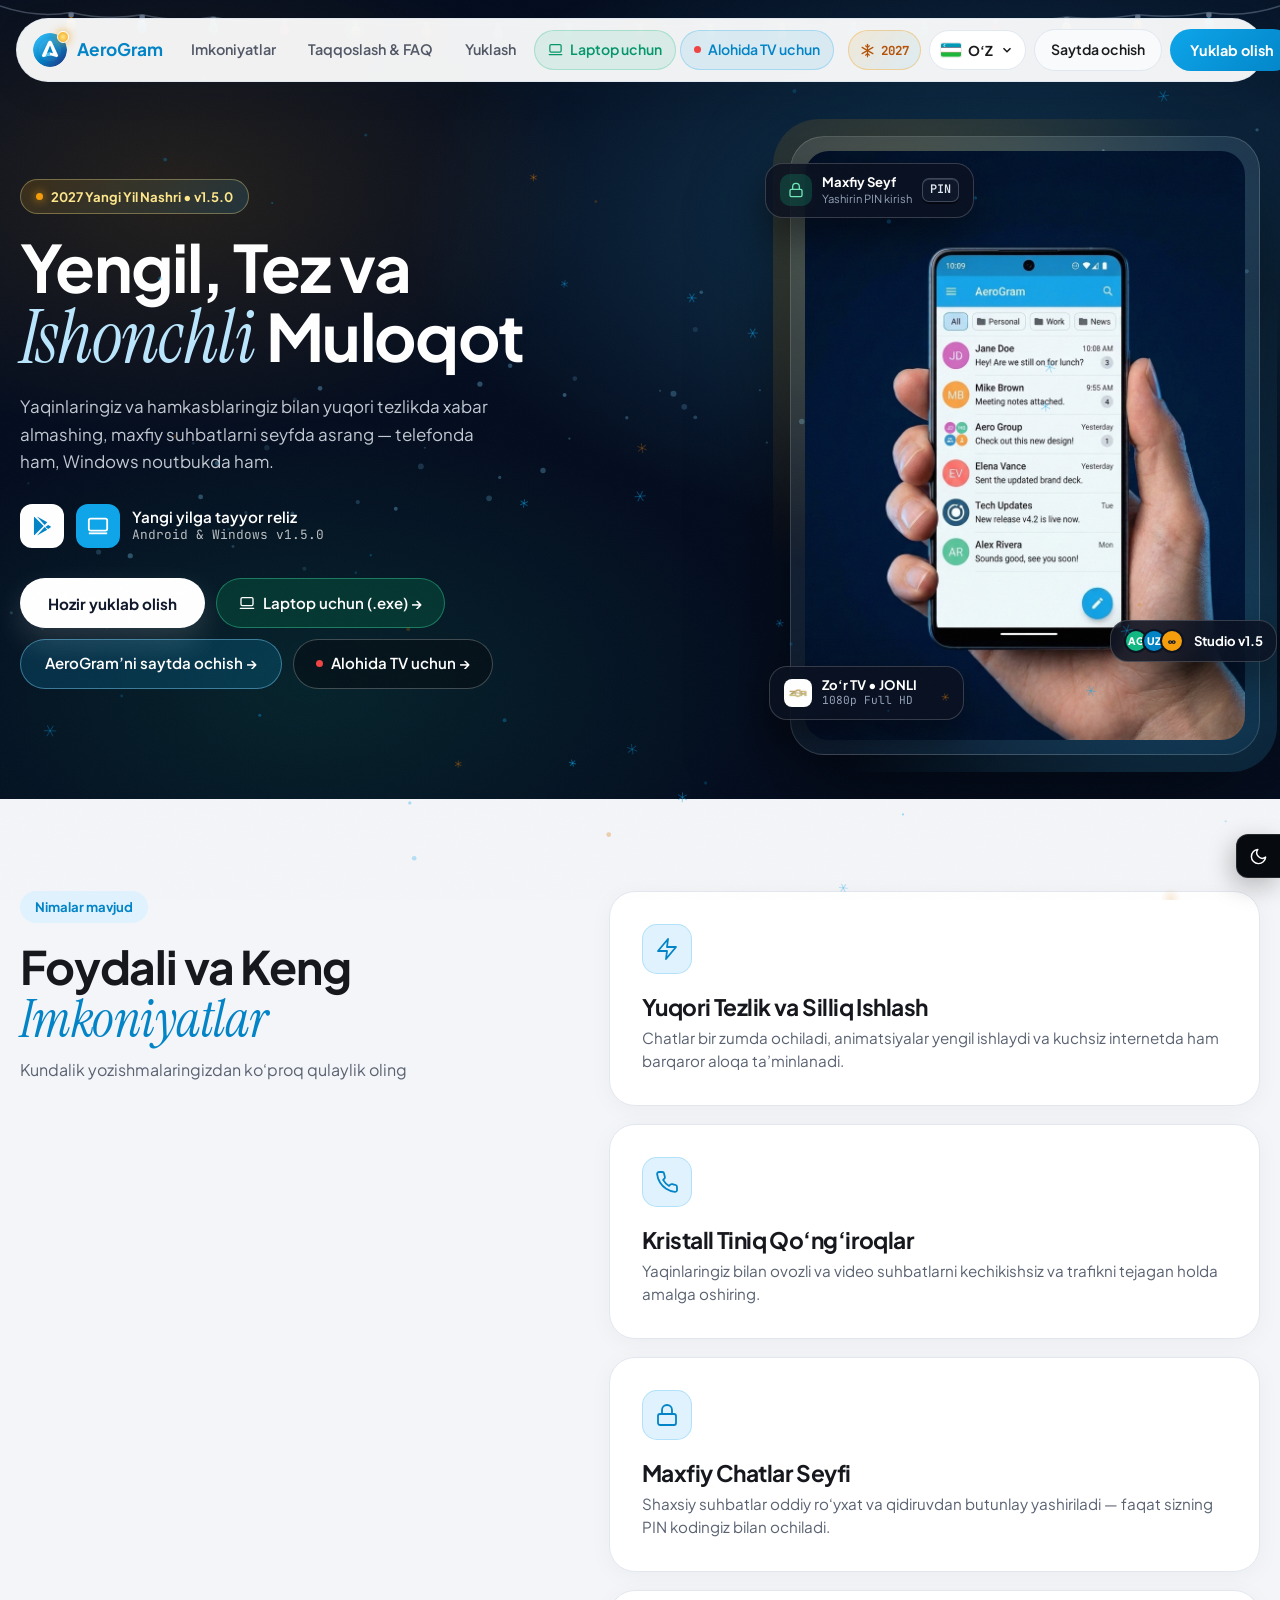
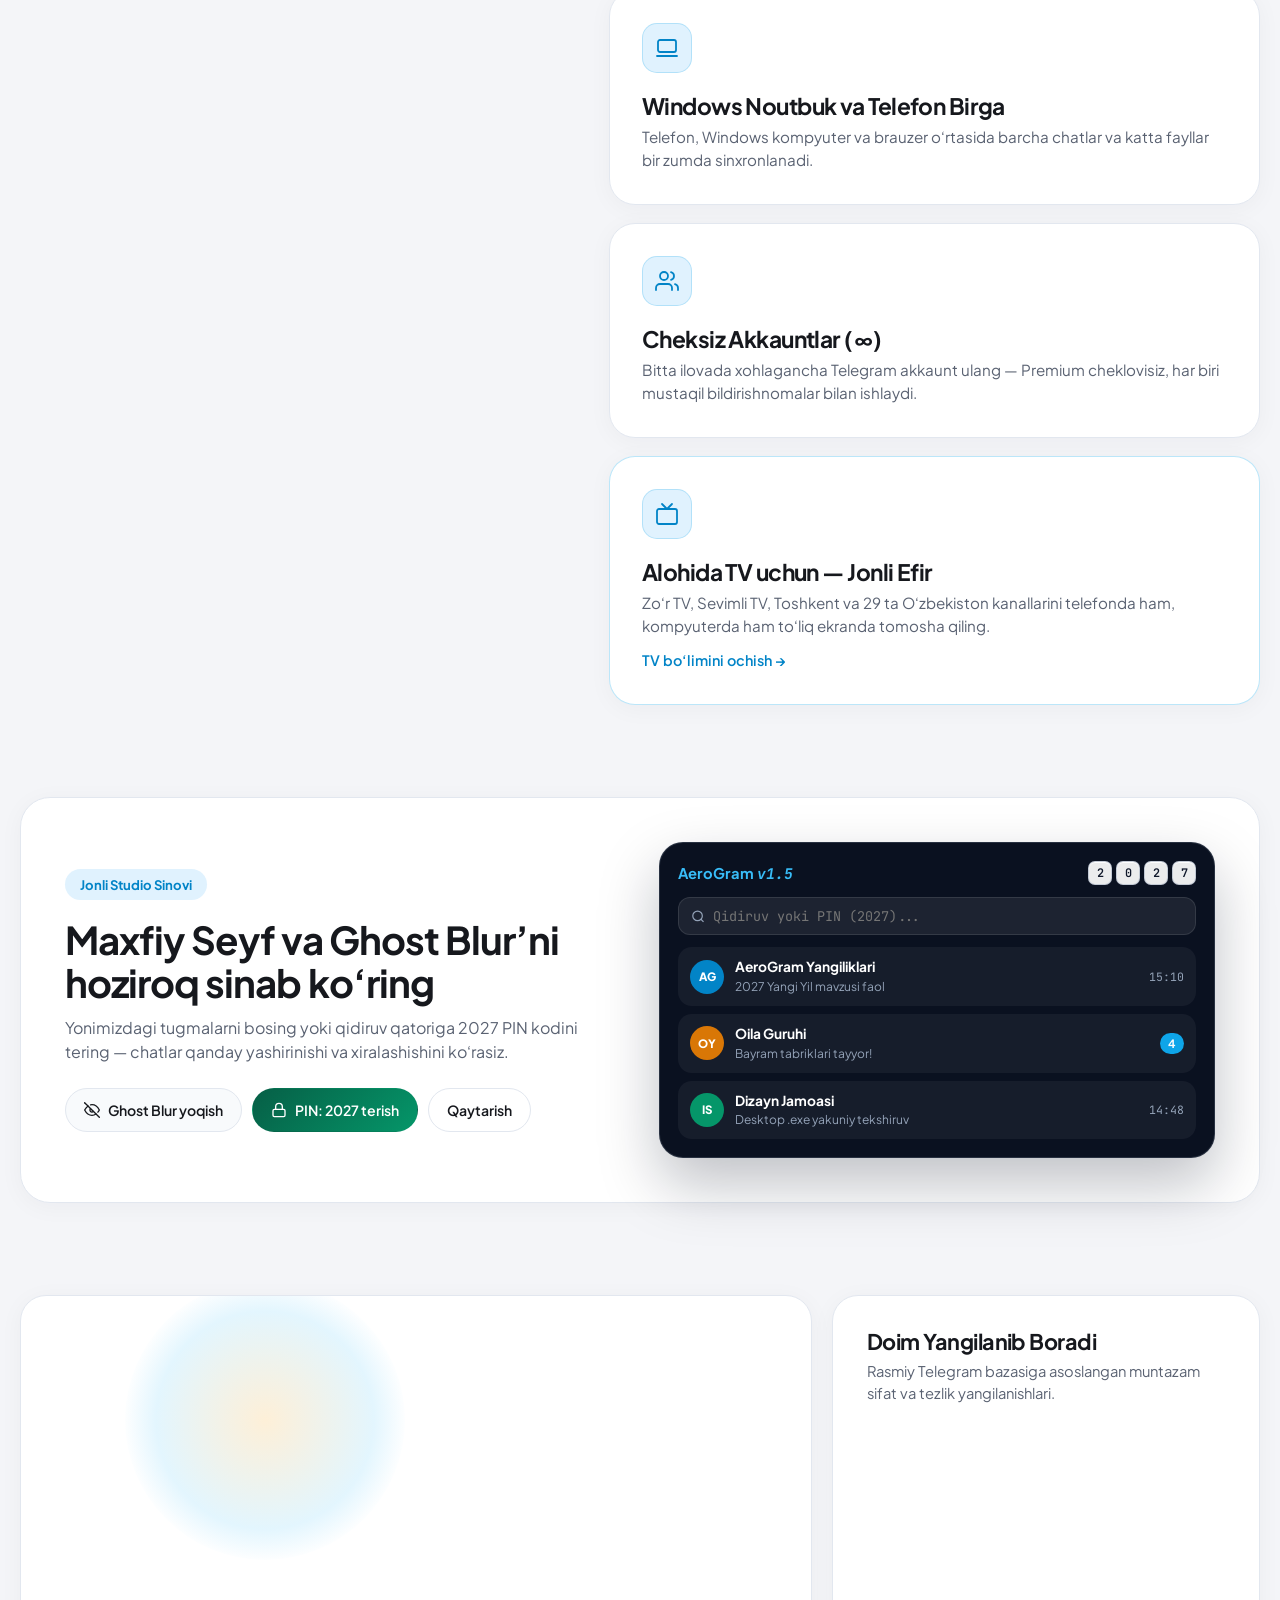
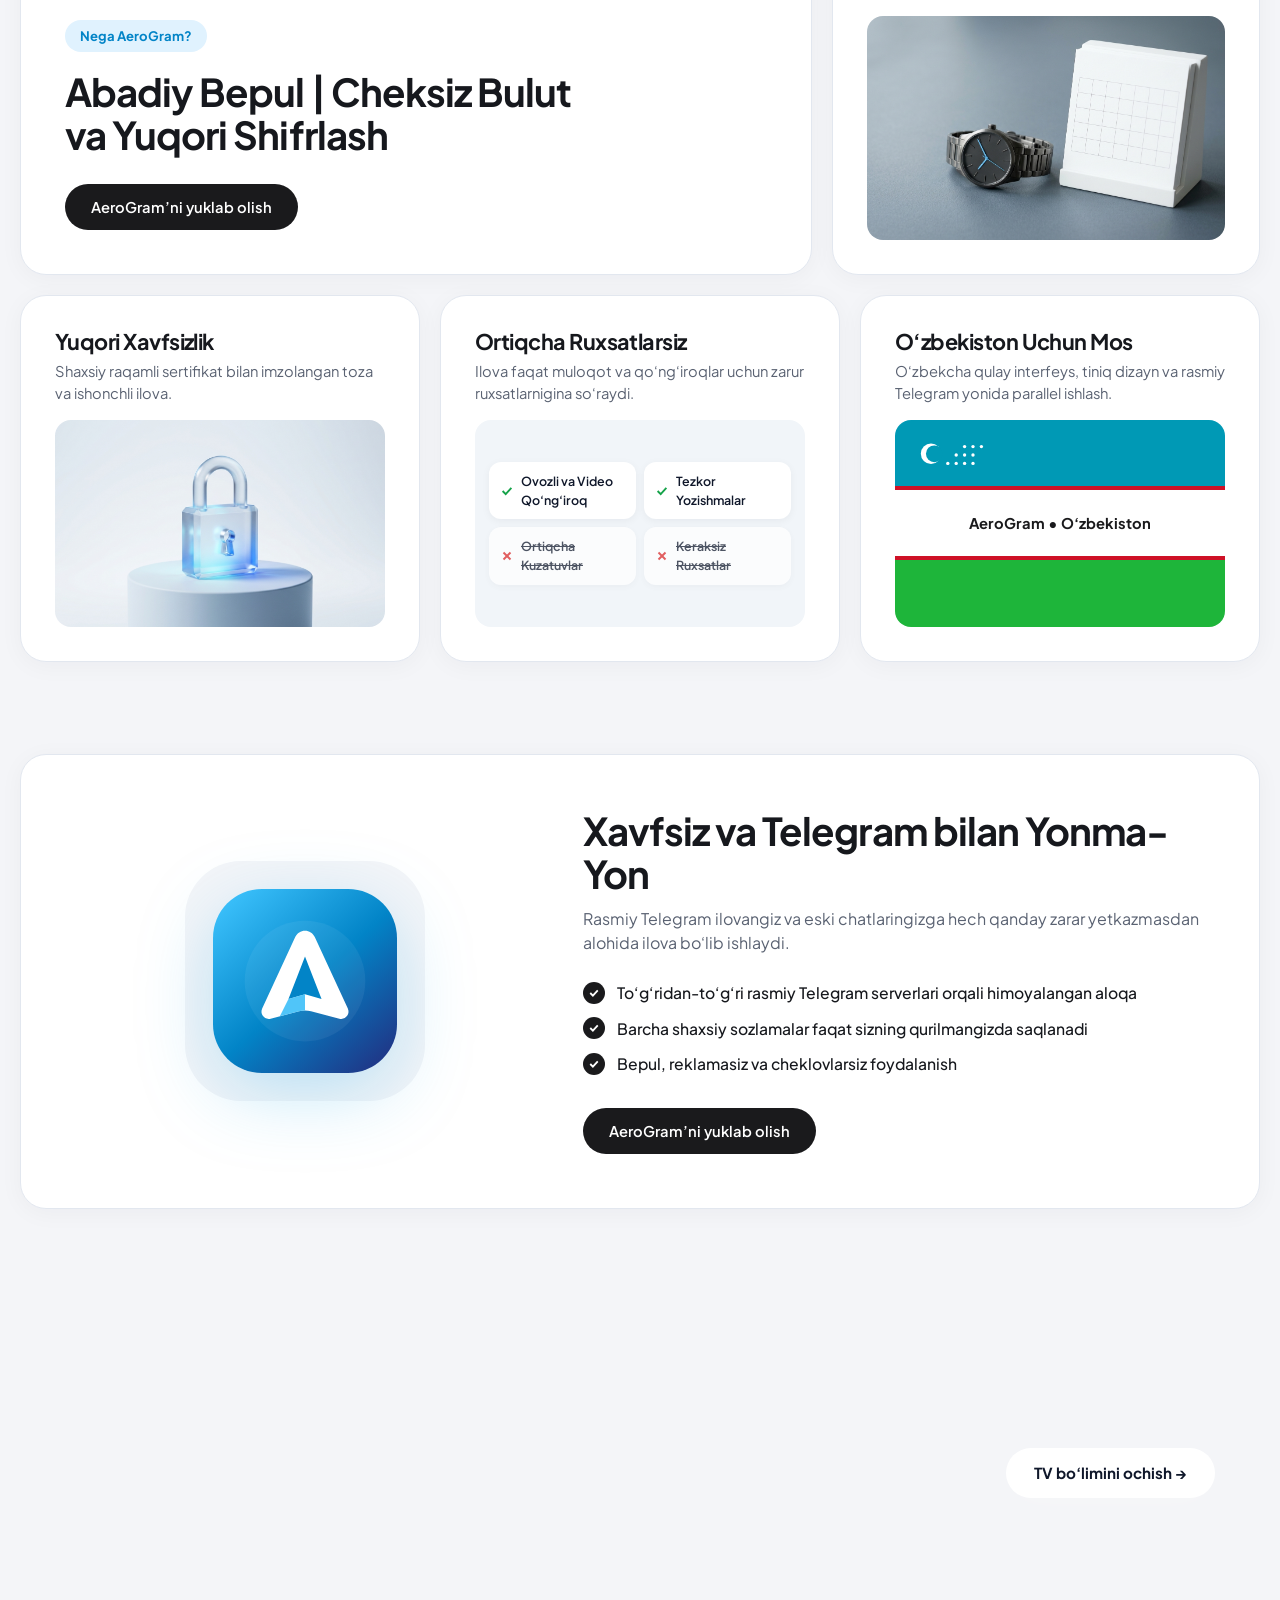
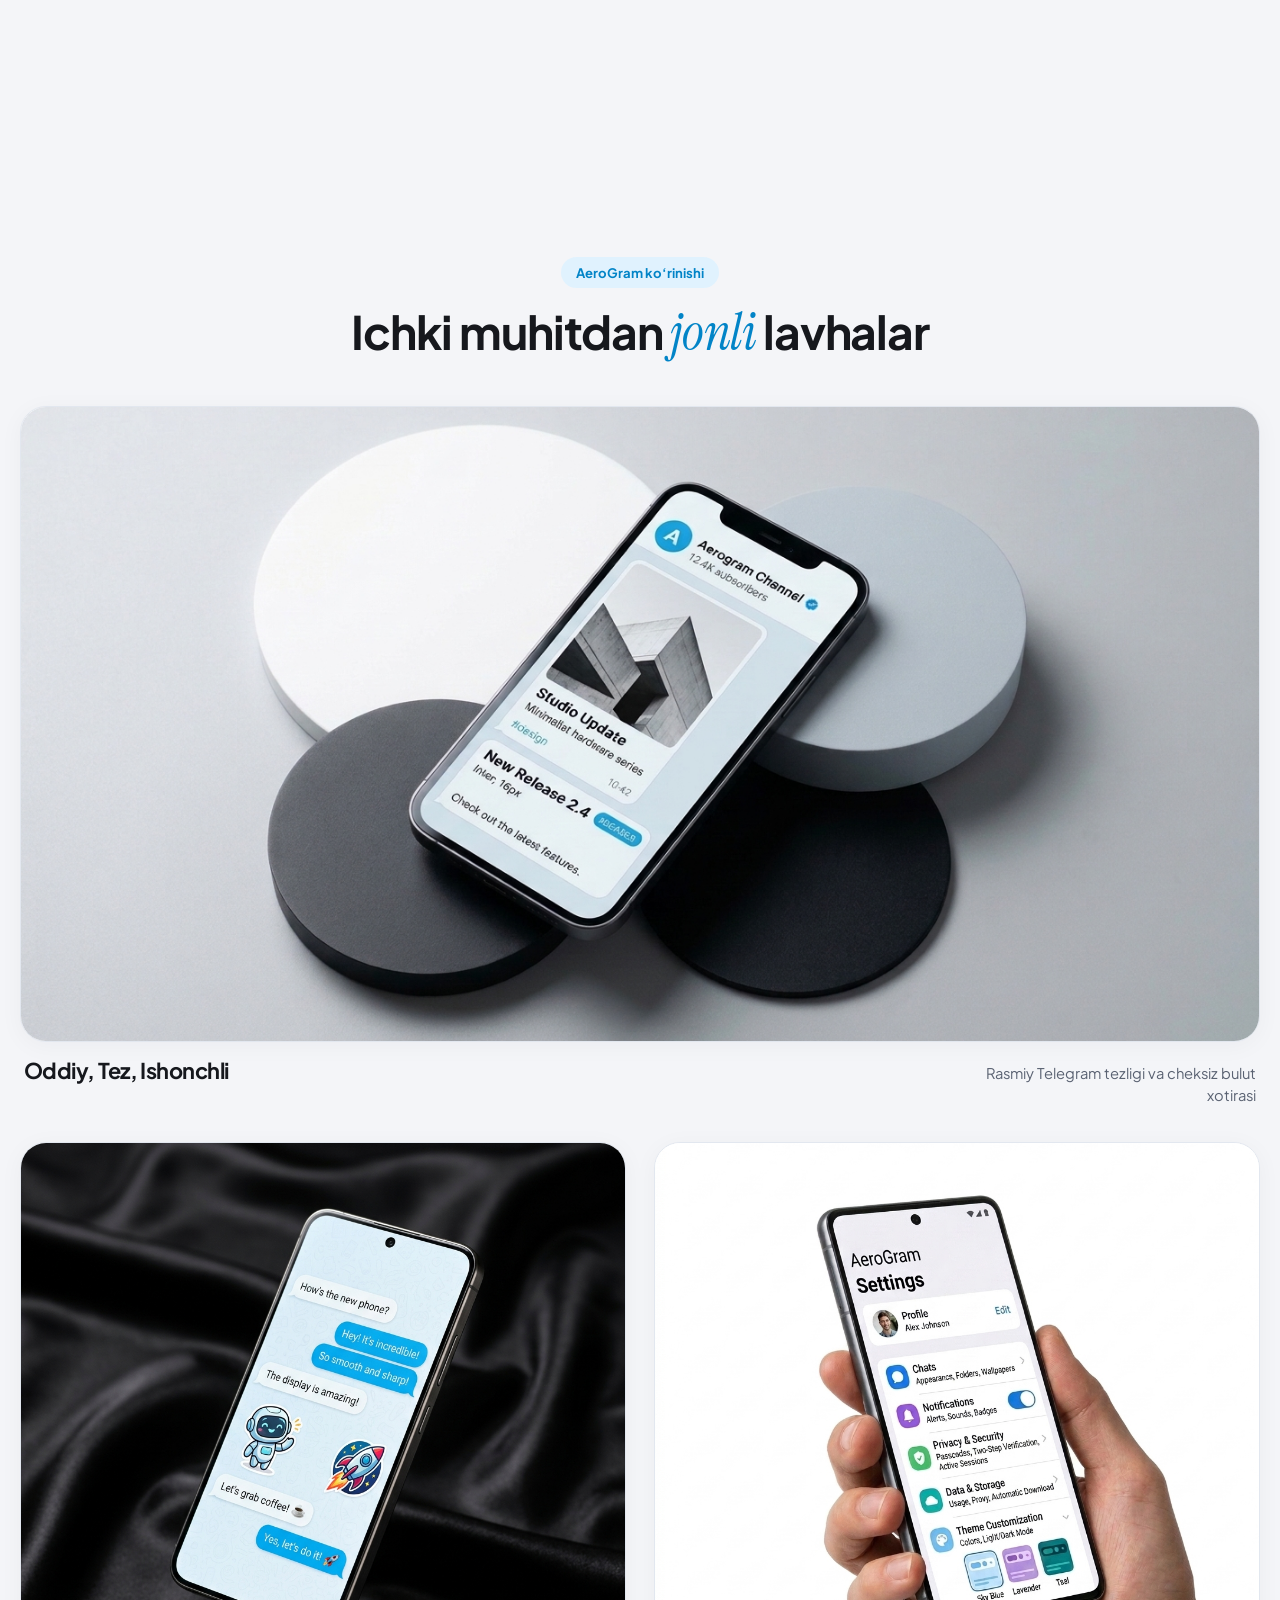
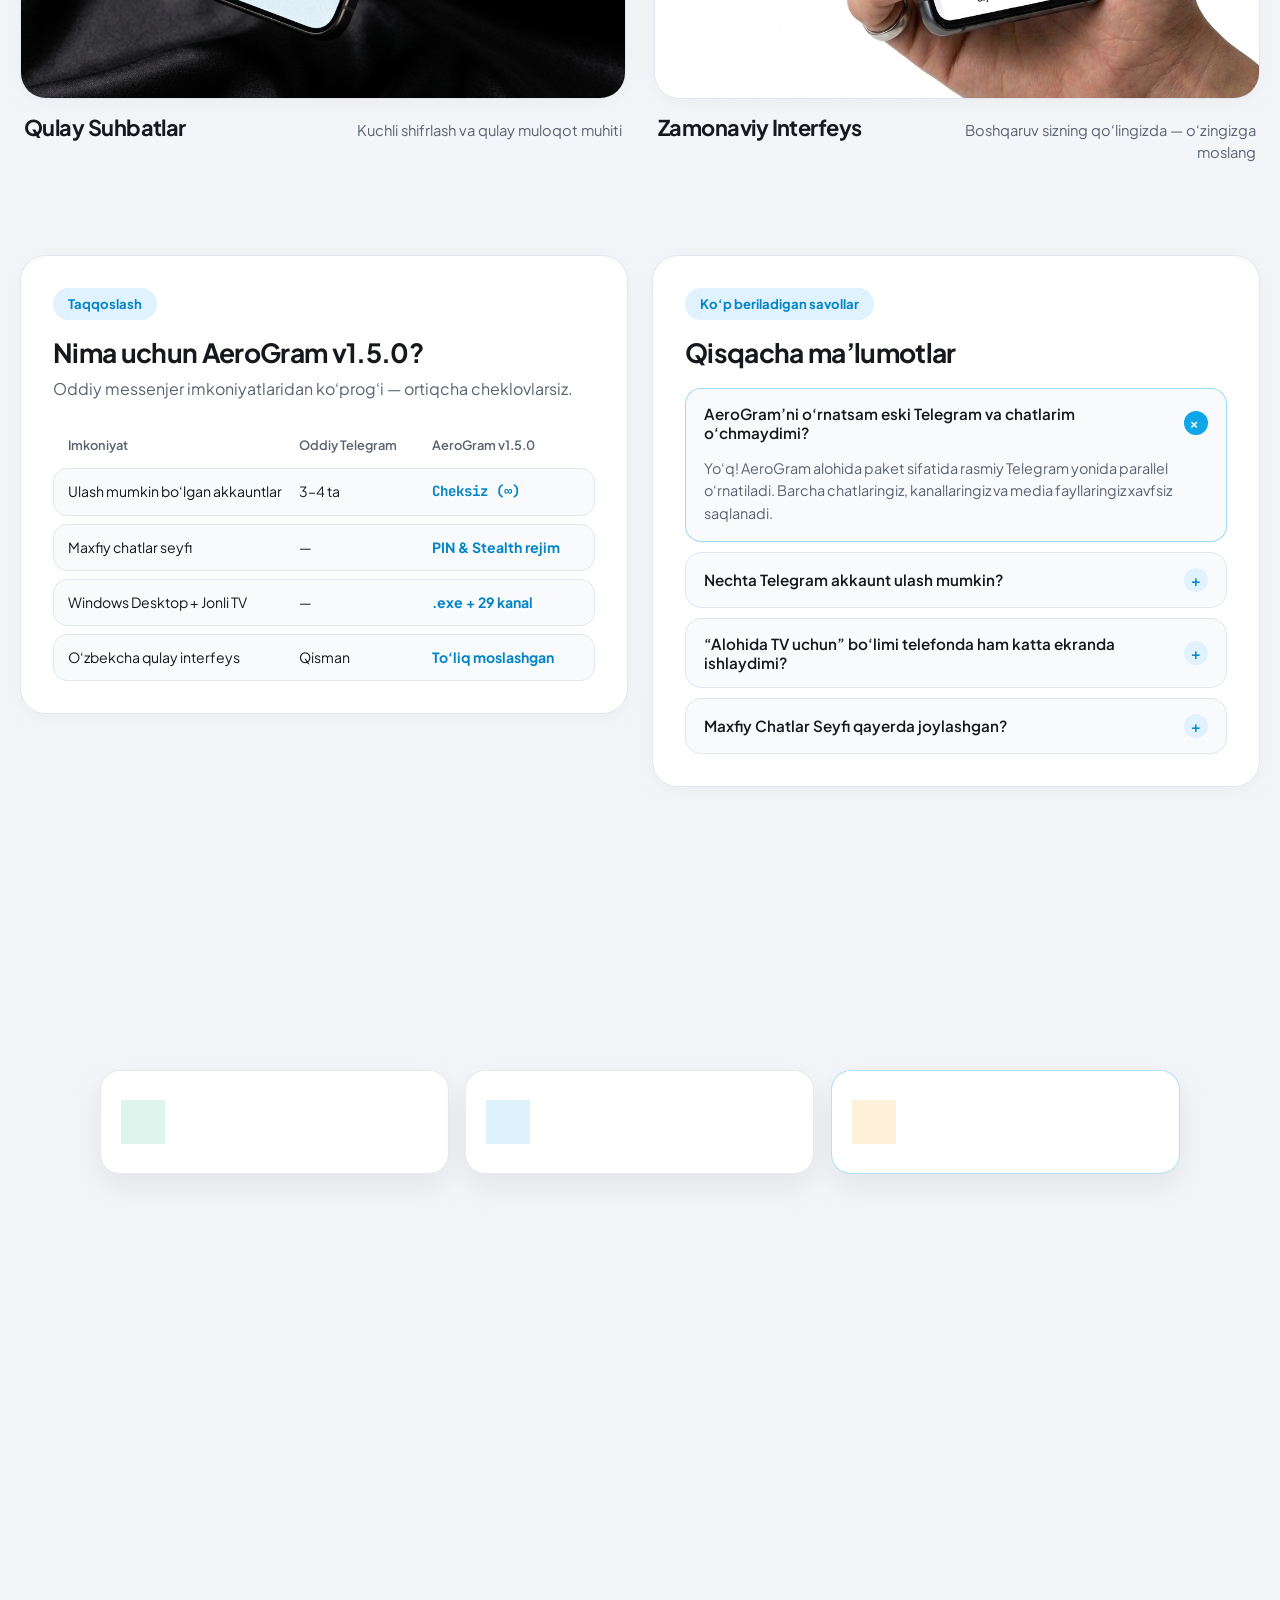
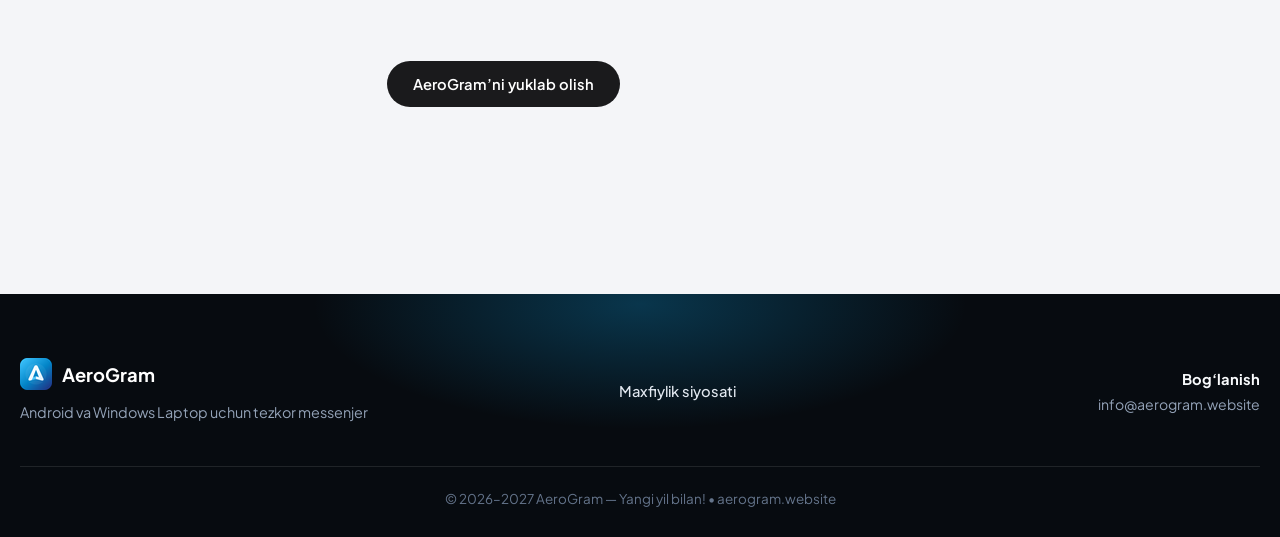
==== commit 09aa91a0: "AeroGram 2027 New Year UI redesign & complex interactive animations" ====
--- a/index.html
+++ b/index.html
@@ -5,11 +5,11 @@
   <meta name="viewport" content="width=device-width, initial-scale=1.0">
   <meta http-equiv="X-UA-Compatible" content="IE=edge">
 
-  <title>AeroGram — Tez va Qulay Messenjer</title>
-  <meta name="description" content="AeroGram — tez, ishonchli va qulay zamonaviy messenjer. Sifatli aloqa, kuchli shifrlash va cheksiz bulut imkoniyatlari bilan.">
-  <meta name="keywords" content="AeroGram, messenjer, Android ilova, tez muloqot, shifrlangan aloqa">
+  <title>AeroGram — Tez va Qulay Messenjer • 2027 Nashri</title>
+  <meta name="description" content="AeroGram — tez, ishonchli va qulay zamonaviy messenjer. Maxfiy chatlar seyfi, cheksiz akkauntlar, Windows desktop va O‘zbekiston jonli TV kanallari.">
+  <meta name="keywords" content="AeroGram, messenjer, Android ilova, Windows desktop, maxfiy chatlar, tez muloqot">
   <meta name="author" content="AeroGram">
-  <meta name="theme-color" content="#0EA5E9">
+  <meta name="theme-color" content="#071530">
   <link rel="canonical" href="https://aerogram.website/">
 
   <!-- Favicons & App Icons -->
@@ -35,12 +35,13 @@
   <meta name="twitter:description" content="Yengil, tezkor va qulay zamonaviy messenjer.">
   <meta name="twitter:image" content="https://aerogram.website/assets/og-image.png">
 
-  <!-- Typography -->
+  <!-- Editorial Human Typography -->
   <link rel="preconnect" href="https://fonts.googleapis.com">
   <link rel="preconnect" href="https://fonts.gstatic.com" crossorigin>
-  <link href="https://fonts.googleapis.com/css2?family=Inter+Tight:wght@400;500;600;700&display=swap" rel="stylesheet">
+  <link href="https://fonts.googleapis.com/css2?family=Instrument+Serif:ital@0;1&family=JetBrains+Mono:wght@500;600;700&family=Plus+Jakarta+Sans:wght@400;500;600;700;800&display=swap" rel="stylesheet">
 
   <link rel="stylesheet" href="css/style.css">
+  <link rel="stylesheet" href="css/festive-ui.css">
 </head>
 <body>
 
@@ -48,7 +49,7 @@
   <header class="floating-nav" id="navbar">
     <div class="nav-pill">
       <a href="#top" class="brand" aria-label="AeroGram bosh sahifa">
-        <span class="brand-logo">
+        <span class="brand-logo brand-logo-festive">
           <svg viewBox="0 0 128 128" fill="none" xmlns="http://www.w3.org/2000/svg" aria-hidden="true">
             <defs>
               <linearGradient id="aeroPillGrad" x1="14" y1="8" x2="114" y2="120" gradientUnits="userSpaceOnUse">
@@ -72,7 +73,7 @@
         <a href="#more-aero" class="nav-link" data-i18n="nav_more">Taqqoslash & FAQ</a>
         <a href="#aero-download" class="nav-link" data-i18n="nav_apk">Yuklash</a>
         <a href="desktop/" class="nav-link-laptop">
-          <span aria-hidden="true">💻</span>
+          <svg width="15" height="15" viewBox="0 0 24 24" fill="none" stroke="currentColor" stroke-width="2" stroke-linecap="round" stroke-linejoin="round" aria-hidden="true"><rect x="3" y="4" width="18" height="12" rx="2"/><line x1="2" y1="20" x2="22" y2="20"/></svg>
           <span data-i18n="nav_laptop">Laptop uchun</span>
         </a>
         <a href="tv/" class="nav-link-tv">
@@ -82,6 +83,17 @@
       </nav>
 
       <div class="nav-right">
+        <button type="button" class="ny-fx-toggle" aria-pressed="true" aria-label="Qishki effektlarni yoqish/o‘chirish" title="Qor va Yangi Yil bezaklari">
+          <svg viewBox="0 0 24 24" fill="none" stroke="currentColor" stroke-width="1.9" stroke-linecap="round" aria-hidden="true">
+            <line x1="12" y1="2" x2="12" y2="22"/>
+            <line x1="3.34" y1="7" x2="20.66" y2="17"/>
+            <line x1="20.66" y1="7" x2="3.34" y2="17"/>
+            <polyline points="9 4.5 12 7 15 4.5"/>
+            <polyline points="9 19.5 12 17 15 19.5"/>
+          </svg>
+          <span class="mono-metric">2027</span>
+        </button>
+
         <div class="lang-dropdown" id="lang-dropdown">
           <button type="button" class="lang-trigger" id="lang-trigger" aria-expanded="false" aria-label="Tilni tanlash">
             <span class="flag-slot" id="current-flag">
@@ -107,7 +119,7 @@
         </div>
 
         <a href="web/" class="btn-nav-web" data-i18n="nav_web">Saytda ochish</a>
-        <button type="button" class="btn-nav-cta open-download" data-i18n="nav_download">Yuklab olish</button>
+        <button type="button" class="btn-nav-cta open-download" data-magnetic data-i18n="nav_download">Yuklab olish</button>
 
         <button type="button" class="mobile-burger" id="mobile-burger" aria-label="Menyuni ochish" aria-expanded="false">
           <svg viewBox="0 0 24 24" fill="none" stroke="currentColor" stroke-width="2" stroke-linecap="round"><line x1="4" y1="7" x2="20" y2="7"/><line x1="4" y1="12" x2="20" y2="12"/><line x1="4" y1="17" x2="20" y2="17"/></svg>
@@ -121,7 +133,7 @@
       <a href="#more-aero" data-i18n="nav_more">Taqqoslash & FAQ</a>
       <a href="#aero-download" data-i18n="nav_apk">Yuklash</a>
       <a href="desktop/" class="mobile-laptop-link">
-        <span aria-hidden="true">💻</span>
+        <svg width="16" height="16" viewBox="0 0 24 24" fill="none" stroke="currentColor" stroke-width="2" stroke-linecap="round" stroke-linejoin="round" aria-hidden="true"><rect x="3" y="4" width="18" height="12" rx="2"/><line x1="2" y1="20" x2="22" y2="20"/></svg>
         <span data-i18n="nav_laptop">Laptop uchun</span>
       </a>
       <a href="tv/" class="mobile-tv-link">
@@ -136,12 +148,18 @@
   <main id="top">
     <!-- Hero -->
     <section class="hero">
+      <div class="ny-garland-slot" aria-hidden="true"></div>
       <canvas id="hero-mist" aria-hidden="true"></canvas>
+
       <div class="container hero-grid">
         <div class="hero-content reveal">
-          <div class="hero-chip"><span class="hero-chip-dot"></span> <span data-i18n="hero_chip">AeroGram • Android, Laptop & Web</span></div>
-          <h1 data-i18n="hero_title">Yengil, Tez va<br>Ishonchli Muloqot</h1>
-          <p class="hero-sub" data-i18n="hero_desc">Yaqinlaringiz va hamkasblaringiz bilan yuqori tezlikda xabar almashing, tiniq ovozli va video qo‘ng‘iroqlar qiling.</p>
+          <div class="hero-chip">
+            <span class="hero-chip-dot"></span>
+            <span data-i18n="hero_chip">2027 Yangi Yil Nashri • v1.5.0</span>
+          </div>
+
+          <h1 data-i18n="hero_title">Yengil, Tez va<br><em class="serif-accent">Ishonchli</em> Muloqot</h1>
+          <p class="hero-sub" data-i18n="hero_desc">Yaqinlaringiz va hamkasblaringiz bilan yuqori tezlikda xabar almashing, maxfiy suhbatlarni seyfda asrang — telefonda ham, Windows noutbukda ham.</p>
 
           <div class="hero-platforms">
             <div class="plat-icon" title="Android ilova">
@@ -151,15 +169,15 @@
               <svg viewBox="0 0 24 24" fill="none" stroke="currentColor" stroke-width="2"><rect x="2" y="4" width="20" height="13" rx="2"/><line x1="2" y1="20" x2="22" y2="20"/></svg>
             </div>
             <div class="plat-meta">
-              <strong data-i18n="hero_plat_t">Ishonchli va Tezkor</strong>
-              <span data-i18n="hero_plat_s">Android & Windows v1.5.0</span>
+              <strong data-i18n="hero_plat_t">Yangi yilga tayyor reliz</strong>
+              <span class="mono-metric" data-i18n="hero_plat_s">Android & Windows v1.5.0</span>
             </div>
           </div>
 
           <div class="hero-btn-row">
-            <button type="button" class="btn-white-pill open-download" data-i18n="hero_cta">Hozir yuklab olish</button>
-            <a href="desktop/" class="btn-hero-laptop">
-              <span aria-hidden="true">💻</span>
+            <button type="button" class="btn-white-pill open-download" data-magnetic data-i18n="hero_cta">Hozir yuklab olish</button>
+            <a href="desktop/" class="btn-hero-laptop" data-magnetic>
+              <svg width="16" height="16" viewBox="0 0 24 24" fill="none" stroke="currentColor" stroke-width="2" stroke-linecap="round" stroke-linejoin="round" aria-hidden="true"><rect x="3" y="4" width="18" height="12" rx="2"/><line x1="2" y1="20" x2="22" y2="20"/></svg>
               <span data-i18n="hero_laptop">Laptop uchun (.exe) →</span>
             </a>
             <a href="web/" class="btn-hero-web" data-i18n="hero_web">AeroGram’ni saytda ochish →</a>
@@ -170,23 +188,57 @@
           </div>
         </div>
 
-        <div class="hero-hand-wrap reveal">
-          <img src="assets/images/hero-hand.jpg" alt="Qo‘lda ushlab turilgan AeroGram ilovasi" class="hero-hand-img">
-        </div>
-      </div>
-    </section>
-
-    <!-- Section 1: Sticky Left + Clean Stacked Feature Cards -->
+        <!-- Layered Architectural Hero Stage -->
+        <div class="hero-stage-col reveal">
+          <div class="hero-stage-shell">
+            <div class="hero-aurora-ring" aria-hidden="true"></div>
+            <img src="assets/images/hero-hand.jpg" alt="Qo‘lda ushlab turilgan AeroGram ilovasi" class="hero-hand-img">
+
+            <!-- Floating Card 1: Stealth Vault Pill -->
+            <div class="hero-float-card hf-vault" aria-hidden="true">
+              <span class="hf-ic is-emerald">
+                <svg width="16" height="16" viewBox="0 0 24 24" fill="none" stroke="currentColor" stroke-width="2" stroke-linecap="round" stroke-linejoin="round"><rect x="3" y="11" width="18" height="11" rx="2"/><path d="M7 11V7a5 5 0 0 1 10 0v4"/></svg>
+              </span>
+              <div>
+                <strong data-i18n="hf_vault_t">Maxfiy Seyf</strong>
+                <small data-i18n="hf_vault_s">Yashirin PIN kirish</small>
+              </div>
+              <kbd class="aero-kbd">PIN</kbd>
+            </div>
+
+            <!-- Floating Card 2: Live TV Pill -->
+            <a href="tv/#channel=zor-tv" class="hero-float-card hf-tv">
+              <img src="tv/logos/zor-tv.png" width="28" height="28" alt="Zo‘r TV" class="hf-tv-logo">
+              <div>
+                <strong>Zo‘r TV • JONLI</strong>
+                <small class="mono-metric">1080p Full HD</small>
+              </div>
+              <span class="hf-eq" aria-hidden="true"><i></i><i></i><i></i><i></i></span>
+            </a>
+
+            <!-- Floating Card 3: Infinite Accounts Pill -->
+            <div class="hero-float-card hf-studio" aria-hidden="true">
+              <div class="hf-av-stack">
+                <span>AG</span><span>UZ</span><span>∞</span>
+              </div>
+              <strong data-i18n="hf_studio_t">Studio v1.5</strong>
+            </div>
+          </div>
+        </div>
+      </div>
+    </section>
+
+    <!-- Section 1: Sticky Left + Clean Bento Feature Cards -->
     <section id="features" class="section section-light">
       <div class="container offer-grid">
         <div class="offer-sticky reveal">
           <span class="eyebrow-pill" data-i18n="offer_pill">Nimalar mavjud</span>
-          <h2 data-i18n="offer_title">Foydali va Keng<br>Imkoniyatlar</h2>
+          <h2 data-i18n="offer_title">Foydali va Keng<br><em class="serif-accent">Imkoniyatlar</em></h2>
           <p class="muted-copy" data-i18n="offer_sub">Kundalik yozishmalaringizdan ko‘proq qulaylik oling</p>
         </div>
 
         <div class="offer-stack">
-          <article class="offer-card reveal">
+          <article class="offer-card reveal" data-tilt>
             <div class="outline-icon">
               <svg viewBox="0 0 24 24" fill="none" stroke="currentColor" stroke-width="1.8" stroke-linecap="round" stroke-linejoin="round"><polygon points="13 2 3 14 12 14 11 22 21 10 12 10 13 2"/></svg>
             </div>
@@ -194,7 +246,7 @@
             <p data-i18n="of1_d">Chatlar bir zumda ochiladi, animatsiyalar yengil ishlaydi va kuchsiz internetda ham barqaror aloqa ta’minlanadi.</p>
           </article>
 
-          <article class="offer-card reveal">
+          <article class="offer-card reveal" data-tilt>
             <div class="outline-icon">
               <svg viewBox="0 0 24 24" fill="none" stroke="currentColor" stroke-width="1.8" stroke-linecap="round" stroke-linejoin="round"><path d="M22 16.92v3a2 2 0 0 1-2.18 2 19.79 19.79 0 0 1-8.63-3.07 19.5 19.5 0 0 1-6-6 19.79 19.79 0 0 1-3.07-8.67A2 2 0 0 1 4.11 2h3a2 2 0 0 1 2 1.72 12.84 12.84 0 0 0 .7 2.81 2 2 0 0 1-.45 2.11L8.09 9.91a16 16 0 0 0 6 6l1.27-1.27a2 2 0 0 1 2.11-.45 12.84 12.84 0 0 0 2.81.7A2 2 0 0 1 22 16.92z"/></svg>
             </div>
@@ -202,31 +254,23 @@
             <p data-i18n="of2_d">Yaqinlaringiz bilan ovozli va video suhbatlarni kechikishsiz va trafikni tejagan holda amalga oshiring.</p>
           </article>
 
-          <article class="offer-card reveal">
+          <article class="offer-card reveal" data-tilt>
             <div class="outline-icon">
               <svg viewBox="0 0 24 24" fill="none" stroke="currentColor" stroke-width="1.8" stroke-linecap="round" stroke-linejoin="round"><rect x="3" y="11" width="18" height="11" rx="2" ry="2"/><path d="M7 11V7a5 5 0 0 1 10 0v4"/></svg>
             </div>
-            <h3 data-i18n="of3_t">Shaxsiy Maxfiylik Nazorati</h3>
-            <p data-i18n="of3_d">Kuchli shifrlash protokoli va moslashuvchan xavfsizlik boshqaruvi orqali yozishmalaringiz doim himoyada bo‘ladi.</p>
+            <h3 data-i18n="of3_t">Maxfiy Chatlar Seyfi</h3>
+            <p data-i18n="of3_d">Shaxsiy suhbatlar oddiy ro‘yxat va qidiruvdan butunlay yashiriladi — faqat sizning PIN kodingiz bilan ochiladi.</p>
           </article>
 
-          <article class="offer-card reveal">
+          <article class="offer-card reveal" data-tilt>
             <div class="outline-icon">
-              <svg viewBox="0 0 24 24" fill="none" stroke="currentColor" stroke-width="1.8" stroke-linecap="round" stroke-linejoin="round"><path d="M18 10h-1.26A8 8 0 1 0 9 20h9a5 5 0 0 0 0-10z"/></svg>
-            </div>
-            <h3 data-i18n="of4_t">Cheksiz Bulut Sinxronizatsiyasi</h3>
-            <p data-i18n="of4_d">Telefon, planshet va brauzer o‘rtasida barcha chatlar va katta hajmli fayllar bir zumda yangilanib turadi.</p>
+              <svg viewBox="0 0 24 24" fill="none" stroke="currentColor" stroke-width="1.8" stroke-linecap="round" stroke-linejoin="round"><rect x="3" y="4" width="18" height="12" rx="2"/><line x1="2" y1="20" x2="22" y2="20"/></svg>
+            </div>
+            <h3 data-i18n="of4_t">Windows Noutbuk va Telefon Birga</h3>
+            <p data-i18n="of4_d">Telefon, Windows kompyuter va brauzer o‘rtasida barcha chatlar va katta fayllar bir zumda sinxronlanadi.</p>
           </article>
 
-          <article class="offer-card reveal">
-            <div class="outline-icon">
-              <svg viewBox="0 0 24 24" fill="none" stroke="currentColor" stroke-width="1.8" stroke-linecap="round" stroke-linejoin="round"><rect x="3" y="3" width="18" height="18" rx="4"/><path d="M8 12h8M12 8v8"/></svg>
-            </div>
-            <h3 data-i18n="of5_t">O‘zbek Tili va Zamonaviy Dizayn</h3>
-            <p data-i18n="of5_d">Yorug‘ va tungi mavzular, chiroyli tipografika hamda O‘zbekiston foydalanuvchilari uchun qulay interfeys.</p>
-          </article>
-
-          <article class="offer-card reveal">
+          <article class="offer-card reveal" data-tilt>
             <div class="outline-icon">
               <svg viewBox="0 0 24 24" fill="none" stroke="currentColor" stroke-width="1.8" stroke-linecap="round" stroke-linejoin="round"><path d="M17 21v-2a4 4 0 0 0-4-4H5a4 4 0 0 0-4 4v2"/><circle cx="9" cy="7" r="4"/><path d="M23 21v-2a4 4 0 0 0-3-3.87"/><path d="M16 3.13a4 4 0 0 1 0 7.75"/></svg>
             </div>
@@ -234,7 +278,7 @@
             <p data-i18n="of6_d">Bitta ilovada xohlagancha Telegram akkaunt ulang — Premium cheklovisiz, har biri mustaqil bildirishnomalar bilan ishlaydi.</p>
           </article>
 
-          <article class="offer-card offer-card-tv reveal">
+          <article class="offer-card offer-card-tv reveal" data-tilt>
             <div class="outline-icon">
               <svg viewBox="0 0 24 24" fill="none" stroke="currentColor" stroke-width="1.8" stroke-linecap="round" stroke-linejoin="round"><rect x="2" y="7" width="20" height="15" rx="2" ry="2"/><polyline points="17 2 12 7 7 2"/></svg>
             </div>
@@ -246,20 +290,114 @@
       </div>
     </section>
 
+    <!-- NEW Section 1.5: Interactive Studio Sandbox ("Sinab ko'ring") -->
+    <section id="studio-sandbox" class="section section-light pt-0">
+      <div class="container">
+        <div class="sandbox-card reveal">
+          <div class="sandbox-left">
+            <span class="eyebrow-pill" data-i18n="sb_pill">Jonli Studio Sinovi</span>
+            <h2 data-i18n="sb_title">Maxfiy Seyf va Ghost Blur’ni hoziroq sinab ko‘ring</h2>
+            <p class="muted-copy" data-i18n="sb_desc">Yonimizdagi tugmalarni bosing yoki qidiruv qatoriga 2027 PIN kodini tering — chatlar qanday yashirinishi va xiralashishini ko‘rasiz.</p>
+
+            <div class="sandbox-controls">
+              <button type="button" class="sb-btn" id="sandbox-blur-btn" aria-pressed="false">
+                <svg width="16" height="16" viewBox="0 0 24 24" fill="none" stroke="currentColor" stroke-width="2" stroke-linecap="round" stroke-linejoin="round"><path d="M17.94 17.94A10.07 10.07 0 0 1 12 20c-7 0-11-8-11-8a18.45 18.45 0 0 1 5.06-5.94M9.9 4.24A9.12 9.12 0 0 1 12 4c7 0 11 8 11 8a18.5 18.5 0 0 1-2.16 3.19m-6.72-1.07a3 3 0 1 1-4.24-4.24"/><line x1="1" y1="1" x2="23" y2="23"/></svg>
+                <span data-i18n="sb_blur_btn">Ghost Blur yoqish</span>
+              </button>
+
+              <button type="button" class="sb-btn is-primary" id="sandbox-pin-btn">
+                <svg width="16" height="16" viewBox="0 0 24 24" fill="none" stroke="currentColor" stroke-width="2" stroke-linecap="round" stroke-linejoin="round"><rect x="3" y="11" width="18" height="11" rx="2"/><path d="M7 11V7a5 5 0 0 1 10 0v4"/></svg>
+                <span data-i18n="sb_pin_btn">PIN: 2027 terish</span>
+              </button>
+
+              <button type="button" class="sb-btn is-ghost" id="sandbox-reset-btn" data-i18n="sb_reset">Qaytarish</button>
+            </div>
+          </div>
+
+          <div class="sandbox-phone" id="sandbox-stage">
+            <div class="sb-top">
+              <span class="sb-brand-mini">AeroGram <em class="mono-metric">v1.5</em></span>
+              <div class="sb-kbd-row" aria-hidden="true">
+                <kbd class="aero-kbd" id="sb-k1">2</kbd>
+                <kbd class="aero-kbd" id="sb-k2">0</kbd>
+                <kbd class="aero-kbd" id="sb-k3">2</kbd>
+                <kbd class="aero-kbd" id="sb-k4">7</kbd>
+              </div>
+            </div>
+
+            <div class="sb-search-wrap">
+              <svg width="15" height="15" viewBox="0 0 24 24" fill="none" stroke="currentColor" stroke-width="2"><circle cx="11" cy="11" r="8"/><line x1="21" y1="21" x2="16.65" y2="16.65"/></svg>
+              <input type="text" id="sandbox-pin-input" maxlength="8" placeholder="Qidiruv yoki PIN (2027)..." data-i18n-ph="sb_input_ph" aria-label="PIN sinovi">
+            </div>
+
+            <div class="sb-chat-list" id="sandbox-public-list">
+              <div class="sb-row">
+                <span class="sb-av av-sky">AG</span>
+                <div class="sb-row-copy">
+                  <strong data-i18n="sb_c1">AeroGram Yangiliklari</strong>
+                  <small data-i18n="sb_m1">2027 Yangi Yil mavzusi faol</small>
+                </div>
+                <span class="sb-time mono-metric">15:10</span>
+              </div>
+              <div class="sb-row">
+                <span class="sb-av av-amber">OY</span>
+                <div class="sb-row-copy">
+                  <strong data-i18n="sb_c2">Oila Guruhi</strong>
+                  <small data-i18n="sb_m2">Bayram tabriklari tayyor!</small>
+                </div>
+                <span class="sb-badge">4</span>
+              </div>
+              <div class="sb-row">
+                <span class="sb-av av-pine">IS</span>
+                <div class="sb-row-copy">
+                  <strong data-i18n="sb_c3">Dizayn Jamoasi</strong>
+                  <small data-i18n="sb_m3">Desktop .exe yakuniy tekshiruv</small>
+                </div>
+                <span class="sb-time mono-metric">14:48</span>
+              </div>
+            </div>
+
+            <div class="sb-vault-unlocked" id="sandbox-vault-view" hidden>
+              <div class="sb-vault-banner">
+                <svg width="18" height="18" viewBox="0 0 24 24" fill="none" stroke="currentColor" stroke-width="2.1"><path d="M12 22s8-4 8-10V5l-8-3-8 3v7c0 6 8 10 8 10z"/></svg>
+                <span data-i18n="sb_unlocked">Maxfiy Chatlar Seyfi Ochildi</span>
+              </div>
+              <div class="sb-row is-secret">
+                <span class="sb-av av-rose">SH</span>
+                <div class="sb-row-copy">
+                  <strong data-i18n="sb_sc1">Shaxsiy Seyf Suhbat</strong>
+                  <small data-i18n="sb_sm1">Asosiy ro‘yxat va qidiruvdan yashirin</small>
+                </div>
+              </div>
+              <div class="sb-row is-secret">
+                <span class="sb-av av-gold">VIP</span>
+                <div class="sb-row-copy">
+                  <strong data-i18n="sb_sc2">Muhim Hujjatlar 2027</strong>
+                  <small data-i18n="sb_sm2">Chiqqanda avtomatik qulflanadi</small>
+                </div>
+              </div>
+            </div>
+          </div>
+        </div>
+      </div>
+    </section>
+
     <!-- Section 2: Why AeroGram? Bento Grid -->
     <section id="why-aero" class="section section-light pt-0">
       <div class="container">
         <div class="bento-top">
-          <div class="bento-card bento-hero-card reveal">
+          <div class="bento-card bento-hero-card reveal" data-tilt>
             <div class="bento-corner-mist" aria-hidden="true"></div>
             <span class="eyebrow-pill" data-i18n="why_pill">Nega AeroGram?</span>
             <h2 data-i18n="why_title">Abadiy Bepul | Cheksiz Bulut va Yuqori Shifrlash</h2>
-            <button type="button" class="btn-dark-pill open-download" data-i18n="why_btn">AeroGram’ni yuklab olish</button>
-          </div>
-
-          <div class="bento-card bento-photo-card reveal">
-            <h3 data-i18n="bt1_t">Doim Yangilanib Boradi</h3>
-            <p data-i18n="bt1_d">Rasmiy Telegram bazasiga asoslangan muntazam sifat va tezlik yangilanishlari.</p>
+            <button type="button" class="btn-dark-pill open-download" data-magnetic data-i18n="why_btn">AeroGram’ni yuklab olish</button>
+          </div>
+
+          <div class="bento-card bento-photo-card reveal" data-tilt>
+            <div>
+              <h3 data-i18n="bt1_t">Doim Yangilanib Boradi</h3>
+              <p data-i18n="bt1_d">Rasmiy Telegram bazasiga asoslangan muntazam sifat va tezlik yangilanishlari.</p>
+            </div>
             <div class="bento-media">
               <img src="assets/images/bento-update.jpg" alt="Doim yangi versiya">
             </div>
@@ -267,30 +405,48 @@
         </div>
 
         <div class="bento-bottom">
-          <div class="bento-card bento-photo-card reveal">
-            <h3 data-i18n="bt2_t">Yuqori Xavfsizlik</h3>
-            <p data-i18n="bt2_d">Shaxsiy raqamli sertifikat bilan imzolangan toza va ishonchli ilova.</p>
+          <div class="bento-card bento-photo-card reveal" data-tilt>
+            <div>
+              <h3 data-i18n="bt2_t">Yuqori Xavfsizlik</h3>
+              <p data-i18n="bt2_d">Shaxsiy raqamli sertifikat bilan imzolangan toza va ishonchli ilova.</p>
+            </div>
             <div class="bento-media">
               <img src="assets/images/bento-security.jpg" alt="AeroGram xavfsizligi">
             </div>
           </div>
 
-          <div class="bento-card bento-photo-card reveal">
-            <h3 data-i18n="bt3_t">Ortiqcha Ruxsatlarsiz</h3>
-            <p data-i18n="bt3_d">Ilova faqat muloqot va qo‘ng‘iroqlar uchun zarur ruxsatlarnigina so‘raydi.</p>
+          <div class="bento-card bento-photo-card reveal" data-tilt>
+            <div>
+              <h3 data-i18n="bt3_t">Ortiqcha Ruxsatlarsiz</h3>
+              <p data-i18n="bt3_d">Ilova faqat muloqot va qo‘ng‘iroqlar uchun zarur ruxsatlarnigina so‘raydi.</p>
+            </div>
             <div class="bento-media bento-clean-stage">
               <div class="clean-audit-visual">
-                <div class="audit-pill"><span>✓</span> <em data-i18n="aud_1">Ovozli va Video Qo‘ng‘iroq</em></div>
-                <div class="audit-pill"><span>✓</span> <em data-i18n="aud_2">Tezkor Yozishmalar</em></div>
-                <div class="audit-pill is-off"><span>✕</span> <em data-i18n="aud_3">Ortiqcha Kuzatuvlar</em></div>
-                <div class="audit-pill is-off"><span>✕</span> <em data-i18n="aud_4">Keraksiz Ruxsatlar</em></div>
-              </div>
-            </div>
-          </div>
-
-          <div class="bento-card bento-photo-card reveal">
-            <h3 data-i18n="bt4_t">O‘zbekiston Uchun Mos</h3>
-            <p data-i18n="bt4_d">O‘zbekcha qulay interfeys, tiniq dizayn va rasmiy Telegram yonida parallel ishlash.</p>
+                <div class="audit-pill">
+                  <svg class="aud-ic" viewBox="0 0 16 16" fill="none" stroke="currentColor" stroke-width="2.2"><polyline points="3 8 6.5 11.5 13 4.5"/></svg>
+                  <em data-i18n="aud_1">Ovozli va Video Qo‘ng‘iroq</em>
+                </div>
+                <div class="audit-pill">
+                  <svg class="aud-ic" viewBox="0 0 16 16" fill="none" stroke="currentColor" stroke-width="2.2"><polyline points="3 8 6.5 11.5 13 4.5"/></svg>
+                  <em data-i18n="aud_2">Tezkor Yozishmalar</em>
+                </div>
+                <div class="audit-pill is-off">
+                  <svg class="aud-ic" viewBox="0 0 16 16" fill="none" stroke="currentColor" stroke-width="2.2"><line x1="4" y1="4" x2="12" y2="12"/><line x1="12" y1="4" x2="4" y2="12"/></svg>
+                  <em data-i18n="aud_3">Ortiqcha Kuzatuvlar</em>
+                </div>
+                <div class="audit-pill is-off">
+                  <svg class="aud-ic" viewBox="0 0 16 16" fill="none" stroke="currentColor" stroke-width="2.2"><line x1="4" y1="4" x2="12" y2="12"/><line x1="12" y1="4" x2="4" y2="12"/></svg>
+                  <em data-i18n="aud_4">Keraksiz Ruxsatlar</em>
+                </div>
+              </div>
+            </div>
+          </div>
+
+          <div class="bento-card bento-photo-card reveal" data-tilt>
+            <div>
+              <h3 data-i18n="bt4_t">O‘zbekiston Uchun Mos</h3>
+              <p data-i18n="bt4_d">O‘zbekcha qulay interfeys, tiniq dizayn va rasmiy Telegram yonida parallel ishlash.</p>
+            </div>
             <div class="bento-media bento-uz-stage">
               <div class="uz-flag-visual" aria-label="O‘zbekiston bayrog‘i">
                 <div class="uz-stripe uz-blue">
@@ -318,7 +474,7 @@
     <!-- Section 3: Wide Security & Parallel Card -->
     <section id="security" class="section section-light pt-0">
       <div class="container">
-        <div class="wide-feature-card reveal">
+        <div class="wide-feature-card reveal" data-tilt>
           <div class="wf-visual">
             <div class="wf-icon-stage">
               <svg viewBox="0 0 128 128" fill="none" xmlns="http://www.w3.org/2000/svg" aria-hidden="true">
@@ -344,82 +500,74 @@
 
             <ul class="check-list">
               <li>
-                <span class="check-dot">✓</span>
+                <span class="check-dot"><svg width="12" height="12" viewBox="0 0 16 16" fill="none" stroke="currentColor" stroke-width="2.4"><polyline points="3 8 6.5 11.5 13 4.5"/></svg></span>
                 <span data-i18n="chk_1">To‘g‘ridan-to‘g‘ri rasmiy Telegram serverlari orqali himoyalangan aloqa</span>
               </li>
               <li>
-                <span class="check-dot">✓</span>
-                <span data-i18n="chk_2">Barcha shaxsiy sozlamalar faqat sizning telefoningizda saqlanadi</span>
+                <span class="check-dot"><svg width="12" height="12" viewBox="0 0 16 16" fill="none" stroke="currentColor" stroke-width="2.4"><polyline points="3 8 6.5 11.5 13 4.5"/></svg></span>
+                <span data-i18n="chk_2">Barcha shaxsiy sozlamalar faqat sizning qurilmangizda saqlanadi</span>
               </li>
               <li>
-                <span class="check-dot">✓</span>
+                <span class="check-dot"><svg width="12" height="12" viewBox="0 0 16 16" fill="none" stroke="currentColor" stroke-width="2.4"><polyline points="3 8 6.5 11.5 13 4.5"/></svg></span>
                 <span data-i18n="chk_3">Bepul, reklamasiz va cheklovlarsiz foydalanish</span>
               </li>
             </ul>
 
-            <button type="button" class="btn-dark-pill open-download" data-i18n="sec_btn">AeroGram’ni yuklab olish</button>
-          </div>
-        </div>
-      </div>
-    </section>
-
-    <!-- Section 3.5: Alohida TV uchun — Live Uzbekistan TV Spotlight -->
+            <button type="button" class="btn-dark-pill open-download" data-magnetic data-i18n="sec_btn">AeroGram’ni yuklab olish</button>
+          </div>
+        </div>
+      </div>
+    </section>
+
+    <!-- Section 3.5: Alohida TV uchun — Live Uzbekistan TV Kinetic Showcase -->
     <section id="tv-spotlight" class="section section-light pt-0">
       <div class="container">
         <div class="tv-spotlight-card reveal">
-          <div class="tv-spot-left">
-            <span class="tv-spot-pill">
-              <span class="tv-dot-live" aria-hidden="true"></span>
-              <span data-i18n="tvs_pill">Alohida TV uchun • Jonli efir</span>
-            </span>
-            <h2 data-i18n="tvs_title">Toshkent va O‘zbekiston TV kanallari — to‘liq ekranda</h2>
-            <p data-i18n="tvs_desc">Zo‘r TV, Sevimli TV, Toshkent, Milliy TV, Futbol TV va boshqa sevimli kanallarni telefonda ham, katta ekranda ham qotishsiz jonli tomosha qiling.</p>
+          <div class="tv-spot-head">
+            <div class="tv-spot-left">
+              <span class="tv-spot-pill">
+                <span class="tv-dot-live" aria-hidden="true"></span>
+                <span data-i18n="tvs_pill">Alohida TV uchun • Jonli efir</span>
+              </span>
+              <h2 data-i18n="tvs_title">Toshkent va O‘zbekiston TV kanallari — to‘liq ekranda</h2>
+              <p data-i18n="tvs_desc">Zo‘r TV, Sevimli TV, Toshkent, Milliy TV, Futbol TV va 29 ta kanallarni telefonda ham, noutbukda ham qotishsiz Full HD formatda tomosha qiling.</p>
+            </div>
             <div class="tv-spot-actions">
-              <a href="tv/" class="btn-white-pill" data-i18n="tvs_btn">TV bo‘limini ochish →</a>
-              <span class="tv-spot-note" data-i18n="tvs_note">29 ta jonli kanal • To‘liq ekran rejimi</span>
-            </div>
-          </div>
-
-          <div class="tv-spot-grid" aria-label="Mashhur TV kanallar">
-            <a href="tv/#channel=zor-tv" class="tv-ch-chip">
-              <span class="ch-chip-live"></span>
-              <div><strong>Zo‘r TV</strong><small>1080p FHD</small></div>
-            </a>
-            <a href="tv/#channel=sevimli" class="tv-ch-chip">
-              <span class="ch-chip-live"></span>
-              <div><strong>Sevimli TV</strong><small>1080p FHD</small></div>
-            </a>
-            <a href="tv/#channel=toshkent" class="tv-ch-chip">
-              <span class="ch-chip-live"></span>
-              <div><strong>Toshkent</strong><small>576p Jonli</small></div>
-            </a>
-            <a href="tv/#channel=milliy" class="tv-ch-chip">
-              <span class="ch-chip-live"></span>
-              <div><strong>Milliy TV</strong><small>1080p FHD</small></div>
-            </a>
-            <a href="tv/#channel=my5" class="tv-ch-chip">
-              <span class="ch-chip-live"></span>
-              <div><strong>MY5</strong><small>576p Jonli</small></div>
-            </a>
-            <a href="tv/#channel=futbol-tv" class="tv-ch-chip">
-              <span class="ch-chip-live"></span>
-              <div><strong>Futbol TV</strong><small>1080p FHD</small></div>
-            </a>
-            <a href="tv/#channel=sport" class="tv-ch-chip">
-              <span class="ch-chip-live"></span>
-              <div><strong>Sport TV</strong><small>1080p FHD</small></div>
-            </a>
-            <a href="tv/#channel=uzbekiston-24" class="tv-ch-chip">
-              <span class="ch-chip-live"></span>
-              <div><strong>O‘zbekiston 24</strong><small>1080p FHD</small></div>
-            </a>
-            <a href="tv/#channel=kinoteatr" class="tv-ch-chip">
-              <span class="ch-chip-live"></span>
-              <div><strong>Kinoteatr</strong><small>1080p FHD</small></div>
-            </a>
-            <a href="tv/" class="tv-ch-chip tv-ch-more">
-              <div><strong data-i18n="tvs_more">+20 ta kanal</strong><small data-i18n="tvs_all">Barchasini ko‘rish →</small></div>
-            </a>
+              <a href="tv/" class="btn-white-pill" data-magnetic data-i18n="tvs_btn">TV bo‘limini ochish →</a>
+              <span class="tv-spot-note mono-metric" data-i18n="tvs_note">29 ta jonli kanal • Full HD</span>
+            </div>
+          </div>
+
+          <!-- Kinetic Channel Marquee with real station logos -->
+          <div class="marquee-viewport tv-marquee" aria-label="Jonli TV kanallar">
+            <div class="marquee-track">
+              <a href="tv/#channel=zor-tv" class="tv-ch-chip"><img src="tv/logos/zor-tv.png" width="32" height="32" alt="Zo‘r TV" class="tv-chip-logo"><div><strong>Zo‘r TV</strong><small class="mono-metric">1080p FHD</small></div></a>
+              <a href="tv/#channel=sevimli" class="tv-ch-chip"><img src="tv/logos/sevimli.png" width="32" height="32" alt="Sevimli TV" class="tv-chip-logo"><div><strong>Sevimli TV</strong><small class="mono-metric">1080p FHD</small></div></a>
+              <a href="tv/#channel=toshkent" class="tv-ch-chip"><img src="tv/logos/toshkent.png" width="32" height="32" alt="Toshkent" class="tv-chip-logo"><div><strong>Toshkent</strong><small class="mono-metric">576p Jonli</small></div></a>
+              <a href="tv/#channel=milliy" class="tv-ch-chip"><img src="tv/logos/milliy.png" width="32" height="32" alt="Milliy TV" class="tv-chip-logo"><div><strong>Milliy TV</strong><small class="mono-metric">1080p FHD</small></div></a>
+              <a href="tv/#channel=futbol-tv" class="tv-ch-chip"><img src="tv/logos/futbol-tv.png" width="32" height="32" alt="Futbol TV" class="tv-chip-logo"><div><strong>Futbol TV</strong><small class="mono-metric">1080p FHD</small></div></a>
+              <a href="tv/#channel=sport" class="tv-ch-chip"><img src="tv/logos/sport.png" width="32" height="32" alt="Sport TV" class="tv-chip-logo"><div><strong>Sport TV</strong><small class="mono-metric">1080p FHD</small></div></a>
+              <a href="tv/#channel=uzbekiston-24" class="tv-ch-chip"><img src="tv/logos/uzbekiston-24.png" width="32" height="32" alt="O‘zbekiston 24" class="tv-chip-logo"><div><strong>O‘zbekiston 24</strong><small class="mono-metric">1080p FHD</small></div></a>
+              <a href="tv/#channel=kinoteatr" class="tv-ch-chip"><img src="tv/logos/kinoteatr.png" width="32" height="32" alt="Kinoteatr" class="tv-chip-logo"><div><strong>Kinoteatr</strong><small class="mono-metric">1080p FHD</small></div></a>
+              <a href="tv/#channel=my5" class="tv-ch-chip"><img src="tv/logos/my5.png" width="32" height="32" alt="MY5" class="tv-chip-logo"><div><strong>MY5</strong><small class="mono-metric">576p Jonli</small></div></a>
+              <a href="tv/#channel=yoshlar" class="tv-ch-chip"><img src="tv/logos/yoshlar.png" width="32" height="32" alt="Yoshlar" class="tv-chip-logo"><div><strong>Yoshlar</strong><small class="mono-metric">1080p FHD</small></div></a>
+              <a href="tv/#channel=uzreport" class="tv-ch-chip"><img src="tv/logos/uzreport.jpg" width="32" height="32" alt="UzReport TV" class="tv-chip-logo"><div><strong>UzReport TV</strong><small class="mono-metric">1080p FHD</small></div></a>
+              <a href="tv/#channel=muz-tv" class="tv-ch-chip"><img src="tv/logos/muz-tv.jpg" width="32" height="32" alt="Muz TV" class="tv-chip-logo"><div><strong>Muz TV</strong><small class="mono-metric">1080p FHD</small></div></a>
+
+              <!-- Seamless Loop Clone -->
+              <a href="tv/#channel=zor-tv" class="tv-ch-chip" aria-hidden="true" tabindex="-1"><img src="tv/logos/zor-tv.png" width="32" height="32" alt="" class="tv-chip-logo"><div><strong>Zo‘r TV</strong><small class="mono-metric">1080p FHD</small></div></a>
+              <a href="tv/#channel=sevimli" class="tv-ch-chip" aria-hidden="true" tabindex="-1"><img src="tv/logos/sevimli.png" width="32" height="32" alt="" class="tv-chip-logo"><div><strong>Sevimli TV</strong><small class="mono-metric">1080p FHD</small></div></a>
+              <a href="tv/#channel=toshkent" class="tv-ch-chip" aria-hidden="true" tabindex="-1"><img src="tv/logos/toshkent.png" width="32" height="32" alt="" class="tv-chip-logo"><div><strong>Toshkent</strong><small class="mono-metric">576p Jonli</small></div></a>
+              <a href="tv/#channel=milliy" class="tv-ch-chip" aria-hidden="true" tabindex="-1"><img src="tv/logos/milliy.png" width="32" height="32" alt="" class="tv-chip-logo"><div><strong>Milliy TV</strong><small class="mono-metric">1080p FHD</small></div></a>
+              <a href="tv/#channel=futbol-tv" class="tv-ch-chip" aria-hidden="true" tabindex="-1"><img src="tv/logos/futbol-tv.png" width="32" height="32" alt="" class="tv-chip-logo"><div><strong>Futbol TV</strong><small class="mono-metric">1080p FHD</small></div></a>
+              <a href="tv/#channel=sport" class="tv-ch-chip" aria-hidden="true" tabindex="-1"><img src="tv/logos/sport.png" width="32" height="32" alt="" class="tv-chip-logo"><div><strong>Sport TV</strong><small class="mono-metric">1080p FHD</small></div></a>
+              <a href="tv/#channel=uzbekiston-24" class="tv-ch-chip" aria-hidden="true" tabindex="-1"><img src="tv/logos/uzbekiston-24.png" width="32" height="32" alt="" class="tv-chip-logo"><div><strong>O‘zbekiston 24</strong><small class="mono-metric">1080p FHD</small></div></a>
+              <a href="tv/#channel=kinoteatr" class="tv-ch-chip" aria-hidden="true" tabindex="-1"><img src="tv/logos/kinoteatr.png" width="32" height="32" alt="" class="tv-chip-logo"><div><strong>Kinoteatr</strong><small class="mono-metric">1080p FHD</small></div></a>
+              <a href="tv/#channel=my5" class="tv-ch-chip" aria-hidden="true" tabindex="-1"><img src="tv/logos/my5.png" width="32" height="32" alt="" class="tv-chip-logo"><div><strong>MY5</strong><small class="mono-metric">576p Jonli</small></div></a>
+              <a href="tv/#channel=yoshlar" class="tv-ch-chip" aria-hidden="true" tabindex="-1"><img src="tv/logos/yoshlar.png" width="32" height="32" alt="" class="tv-chip-logo"><div><strong>Yoshlar</strong><small class="mono-metric">1080p FHD</small></div></a>
+              <a href="tv/#channel=uzreport" class="tv-ch-chip" aria-hidden="true" tabindex="-1"><img src="tv/logos/uzreport.jpg" width="32" height="32" alt="" class="tv-chip-logo"><div><strong>UzReport TV</strong><small class="mono-metric">1080p FHD</small></div></a>
+              <a href="tv/#channel=muz-tv" class="tv-ch-chip" aria-hidden="true" tabindex="-1"><img src="tv/logos/muz-tv.jpg" width="32" height="32" alt="" class="tv-chip-logo"><div><strong>Muz TV</strong><small class="mono-metric">1080p FHD</small></div></a>
+            </div>
           </div>
         </div>
       </div>
@@ -430,7 +578,7 @@
       <div class="container">
         <div class="center-head reveal">
           <span class="eyebrow-pill" data-i18n="scr_pill">AeroGram ko‘rinishi</span>
-          <h2 data-i18n="scr_title">bir nechta jonli lavhalar!</h2>
+          <h2 data-i18n="scr_title">Ichki muhitdan <em class="serif-accent">jonli</em> lavhalar</h2>
         </div>
 
         <div class="shot-stack">
@@ -469,11 +617,11 @@
       </div>
     </section>
 
-    <!-- Section 4.5: Comparison & FAQ ("Koproq narsalar") -->
+    <!-- Section 4.5: Comparison & Smooth Accordion FAQ -->
     <section id="more-aero" class="section section-light pt-0">
       <div class="container">
         <div class="more-grid">
-          <div class="compare-card reveal">
+          <div class="compare-card reveal" data-tilt>
             <span class="eyebrow-pill" data-i18n="cmp_pill">Taqqoslash</span>
             <h2 data-i18n="cmp_title">Nima uchun AeroGram v1.5.0?</h2>
             <p class="muted-copy" data-i18n="cmp_sub">Oddiy messenjer imkoniyatlaridan ko‘prog‘i — ortiqcha cheklovlarsiz.</p>
@@ -486,22 +634,22 @@
               <div class="cmp-row">
                 <span data-i18n="cmp_r1_k">Ulash mumkin bo‘lgan akkauntlar</span>
                 <span data-i18n="cmp_r1_v1">3–4 ta</span>
-                <strong data-i18n="cmp_r1_v2">Cheksiz (∞)</strong>
+                <strong class="mono-metric" data-i18n="cmp_r1_v2">Cheksiz (∞)</strong>
               </div>
               <div class="cmp-row">
-                <span data-i18n="cmp_r2_k">Telegram bilan yonma-yon o‘rnatish</span>
+                <span data-i18n="cmp_r2_k">Maxfiy chatlar seyfi</span>
                 <span>—</span>
-                <strong data-i18n="cmp_yes">✓ Alohida ilova</strong>
+                <strong data-i18n="cmp_yes">PIN & Stealth rejim</strong>
               </div>
               <div class="cmp-row">
-                <span data-i18n="cmp_r3_k">Saytda Web + Alohida TV bo‘limi</span>
+                <span data-i18n="cmp_r3_k">Windows Desktop + Jonli TV</span>
                 <span>—</span>
-                <strong data-i18n="cmp_tv_yes">✓ Saytda tayyor</strong>
+                <strong data-i18n="cmp_tv_yes">.exe + 29 kanal</strong>
               </div>
               <div class="cmp-row">
                 <span data-i18n="cmp_r4_k">O‘zbekcha qulay interfeys</span>
                 <span data-i18n="cmp_part">Qisman</span>
-                <strong data-i18n="cmp_full">✓ To‘liq moslashgan</strong>
+                <strong data-i18n="cmp_full">To‘liq moslashgan</strong>
               </div>
             </div>
           </div>
@@ -510,62 +658,93 @@
             <span class="eyebrow-pill" data-i18n="faq_pill">Ko‘p beriladigan savollar</span>
             <h2 data-i18n="faq_title">Qisqacha ma’lumotlar</h2>
             <div class="faq-list">
-              <details class="faq-item" open>
-                <summary data-i18n="faq1_q">AeroGram’ni o‘rnatsam eski Telegram va chatlarim o‘chmaydimi?</summary>
-                <p data-i18n="faq1_a">Yo‘q! AeroGram alohida paket sifatida rasmiy Telegram yonida parallel o‘rnatiladi. Barcha chatlaringiz, kanallaringiz va media fayllaringiz xavfsiz saqlanadi.</p>
-              </details>
-              <details class="faq-item">
-                <summary data-i18n="faq2_q">Nechta Telegram akkaunt ulash mumkin?</summary>
-                <p data-i18n="faq2_a">v1.4.2 versiyadan boshlab cheksiz (∞) miqdorda akkaunt ulash mumkin — Premium obuna talab qilinmaydi va har bir akkaunt alohida bildirishnoma oladi.</p>
-              </details>
-              <details class="faq-item">
-                <summary data-i18n="faq3_q">“Alohida TV uchun” bo‘limi telefonda ham katta ekranda ishlaydimi?</summary>
-                <p data-i18n="faq3_a">Ha! Saytdagi Alohida TV bo‘limi telefon, planshet va kompyuterga moslashgan. “To‘liq ekran” belgisini bossangiz, efir ekraningizni to‘liq egallaydi.</p>
-              </details>
-              <details class="faq-item">
-                <summary data-i18n="faq4_q">Oldingi AeroGram versiyasidan qanday yangilayman?</summary>
-                <p data-i18n="faq4_a">Yangi AeroGram.apk ni yuklab olib ustidan o‘rnating — barcha ulangan akkauntlaringiz va sozlamalaringiz joyida qoladi.</p>
-              </details>
-            </div>
-          </div>
-        </div>
-      </div>
-    </section>
-
-    <!-- Section 5: AeroGram Doodle Download Banner (Clean, zero tech hashes!) -->
+              <div class="faq-acc-item is-open">
+                <button type="button" class="faq-acc-trigger" aria-expanded="true">
+                  <span data-i18n="faq1_q">AeroGram’ni o‘rnatsam eski Telegram va chatlarim o‘chmaydimi?</span>
+                  <span class="faq-acc-plus" aria-hidden="true">+</span>
+                </button>
+                <div class="faq-acc-panel">
+                  <div class="faq-acc-inner">
+                    <p data-i18n="faq1_a">Yo‘q! AeroGram alohida paket sifatida rasmiy Telegram yonida parallel o‘rnatiladi. Barcha chatlaringiz, kanallaringiz va media fayllaringiz xavfsiz saqlanadi.</p>
+                  </div>
+                </div>
+              </div>
+
+              <div class="faq-acc-item">
+                <button type="button" class="faq-acc-trigger" aria-expanded="false">
+                  <span data-i18n="faq2_q">Nechta Telegram akkaunt ulash mumkin?</span>
+                  <span class="faq-acc-plus" aria-hidden="true">+</span>
+                </button>
+                <div class="faq-acc-panel">
+                  <div class="faq-acc-inner">
+                    <p data-i18n="faq2_a">v1.4.2 versiyadan boshlab cheksiz (∞) miqdorda akkaunt ulash mumkin — Premium obuna talab qilinmaydi va har bir akkaunt alohida bildirishnoma oladi.</p>
+                  </div>
+                </div>
+              </div>
+
+              <div class="faq-acc-item">
+                <button type="button" class="faq-acc-trigger" aria-expanded="false">
+                  <span data-i18n="faq3_q">“Alohida TV uchun” bo‘limi telefonda ham katta ekranda ishlaydimi?</span>
+                  <span class="faq-acc-plus" aria-hidden="true">+</span>
+                </button>
+                <div class="faq-acc-panel">
+                  <div class="faq-acc-inner">
+                    <p data-i18n="faq3_a">Ha! Saytdagi Alohida TV bo‘limi telefon, planshet va kompyuterga moslashgan. “To‘liq ekran” belgisini bossangiz, efir ekraningizni to‘liq egallaydi.</p>
+                  </div>
+                </div>
+              </div>
+
+              <div class="faq-acc-item">
+                <button type="button" class="faq-acc-trigger" aria-expanded="false">
+                  <span data-i18n="faq4_q">Maxfiy Chatlar Seyfi qayerda joylashgan?</span>
+                  <span class="faq-acc-plus" aria-hidden="true">+</span>
+                </button>
+                <div class="faq-acc-panel">
+                  <div class="faq-acc-inner">
+                    <p data-i18n="faq4_a">Android va Windows v1.5.0 da seyf sozlamalarda ko‘rinmaydi: uni qidiruv maydoniga PIN kodingizni yozib, Studio tugmasini bosib turib yoki Ctrl+Shift+H orqali ochasiz.</p>
+                  </div>
+                </div>
+              </div>
+            </div>
+          </div>
+        </div>
+      </div>
+    </section>
+
+    <!-- Section 5: AeroGram Download Banner -->
     <section id="aero-download" class="section section-light pt-0">
       <div class="container">
         <div class="doodle-banner reveal">
           <div class="doodle-inner">
-            <h2>AeroGram</h2>
-            <p data-i18n="dl_sub">Oddiy Telegram’dan ham qulayroq, tezroq va xavfsizroq.</p>
+            <h2>AeroGram <em class="serif-accent">v1.5.0</em></h2>
+            <p data-i18n="dl_sub">Yangi yilga munosib tezkorlik, maxfiy seyf va barcha qurilmalarda qulay ishlash.</p>
 
             <div class="doodle-cards">
-              <button type="button" class="store-card-btn open-download">
+              <button type="button" class="store-card-btn open-download" data-tilt>
                 <span class="store-icon">
-                  <img src="assets/favicon-32x32.png" width="36" height="36" alt="AeroGram">
+                  <svg width="24" height="24" viewBox="0 0 24 24" fill="currentColor" aria-hidden="true"><path d="M17.6 9.48l1.84-3.18c.16-.31.04-.69-.26-.85-.29-.15-.65-.06-.83.22l-1.88 3.24a11.43 11.43 0 0 0-8.94 0L5.65 5.67c-.19-.29-.55-.38-.84-.22-.3.16-.42.54-.26.85l1.84 3.18C3.58 10.97 1.75 13.73 1.5 17h21c-.25-3.27-2.08-6.03-4.9-7.52zM7 14.5a1 1 0 1 1 0-2 1 1 0 0 1 0 2zm10 0a1 1 0 1 1 0-2 1 1 0 0 1 0 2z"/></svg>
                 </span>
                 <span class="store-text">
                   <strong data-i18n="dl_card_t">AeroGram Android</strong>
-                  <small data-i18n="dl_card_s">Android v1.5.0 (.apk) yuklab olish (52.13 MB)</small>
+                  <small class="mono-metric" data-i18n="dl_card_s">Android v1.5.0 (.apk) • 52.13 MB</small>
                 </span>
                 <span class="store-arrow" aria-hidden="true">→</span>
               </button>
 
-              <a href="desktop/" class="store-card-btn store-card-laptop">
-                <span class="store-icon">
-                  <img src="assets/favicon-32x32.png" width="36" height="36" alt="AeroGram Desktop">
+              <a href="desktop/" class="store-card-btn store-card-laptop" data-tilt>
+                <span class="store-icon is-win">
+                  <svg width="22" height="22" viewBox="0 0 24 24" fill="currentColor" aria-hidden="true"><path d="M3 3h8.5v8.5H3V3zm9.5 0H21v8.5h-8.5V3zM3 12.5h8.5V21H3v-8.5zm9.5 0H21V21h-8.5v-8.5z"/></svg>
                 </span>
                 <span class="store-text">
                   <strong data-i18n="desk_card_t">Laptop uchun (.exe)</strong>
-                  <small data-i18n="desk_card_s">Windows 10/11 Desktop v1.5.0 & Maxfiy Seyf</small>
+                  <small data-i18n="desk_card_s">Windows 10/11 Desktop & Maxfiy Seyf</small>
                 </span>
                 <span class="store-arrow" aria-hidden="true">→</span>
               </a>
 
-              <a href="web/" class="store-card-btn store-card-web">
-                <span class="store-icon">
-                  <img src="assets/favicon-32x32.png" width="36" height="36" alt="AeroGram Web">
+              <a href="web/" class="store-card-btn store-card-web" data-tilt>
+                <span class="store-icon is-web">
+                  <svg width="22" height="22" viewBox="0 0 24 24" fill="none" stroke="currentColor" stroke-width="2" stroke-linecap="round" stroke-linejoin="round" aria-hidden="true"><circle cx="12" cy="12" r="10"/><line x1="2" y1="12" x2="22" y2="12"/><path d="M12 2a15.3 15.3 0 0 1 4 10 15.3 15.3 0 0 1-4 10 15.3 15.3 0 0 1-4-10 15.3 15.3 0 0 1 4-10z"/></svg>
                 </span>
                 <span class="store-text">
                   <strong data-i18n="web_card_t">AeroGram Web</strong>
@@ -587,11 +766,11 @@
           <img src="assets/images/cta-glass.jpg" alt="" aria-hidden="true" class="cta-glass cta-glass-right">
 
           <div class="well-inner">
-            <span class="eyebrow-pill" data-i18n="well_pill">Xo‘sh!</span>
-            <h2 data-i18n="well_title">Telegram’ingizni yangi darajaga olib chiqishga tayyormisiz?</h2>
-            <p class="muted-copy" data-i18n="well_sub">AeroGram’ni hozir yuklab oling va oddiy Telegram bera olmaydigan imkoniyatlardan foydalaning.</p>
+            <span class="eyebrow-pill" data-i18n="well_pill">2027 • Yangi bosqich</span>
+            <h2 data-i18n="well_title">Muloqotingizni yangi darajaga olib chiqishga tayyormisiz?</h2>
+            <p class="muted-copy" data-i18n="well_sub">AeroGram’ni hozir yuklab oling — telefon va noutbukda yanada erkin va xavfsiz yozishing.</p>
             <div class="well-actions">
-              <button type="button" class="btn-dark-pill open-download" data-i18n="well_btn">AeroGram’ni yuklab olish</button>
+              <button type="button" class="btn-dark-pill open-download" data-magnetic data-i18n="well_btn">AeroGram’ni yuklab olish</button>
               <a href="web/" class="btn-outline-pill" data-i18n="hero_web">AeroGram’ni saytda ochish →</a>
             </div>
           </div>
@@ -600,7 +779,7 @@
     </section>
   </main>
 
-  <!-- Minimalist Dark Footer (Human product links, NO GitHub/source jargon!) -->
+  <!-- Dark Anchor Footer -->
   <footer class="footer">
     <div class="footer-glow" aria-hidden="true"></div>
     <div class="container footer-grid">
@@ -609,7 +788,7 @@
           <img src="assets/favicon-32x32.png" width="32" height="32" alt="AeroGram">
           <span class="brand-name-light">AeroGram</span>
         </a>
-        <p data-i18n="footer_sub">Android uchun qulay va tezkor messenjer</p>
+        <p data-i18n="footer_sub">Android va Windows Laptop uchun tezkor messenjer</p>
       </div>
 
       <div class="footer-col-center">
@@ -623,7 +802,7 @@
     </div>
 
     <div class="container footer-bottom">
-      <span>© 2026 AeroGram — <a href="https://aerogram.website">aerogram.website</a></span>
+      <span data-i18n="footer_copy">© 2026–2027 AeroGram — Yangi yil bilan! • <a href="https://aerogram.website">aerogram.website</a></span>
     </div>
   </footer>
 
@@ -633,10 +812,12 @@
     <svg class="ic-sun" viewBox="0 0 24 24" fill="none" stroke="currentColor" stroke-width="1.8" stroke-linecap="round" stroke-linejoin="round"><circle cx="12" cy="12" r="4"/><path d="M12 2v2M12 20v2M4.93 4.93l1.41 1.41M17.66 17.66l1.41 1.41M2 12h2M20 12h2M6.34 17.66l-1.41 1.41M19.07 4.93l-1.41 1.41"/></svg>
   </button>
 
-  <!-- Clean Human Download Modal -->
+  <!-- Clean Download Modal -->
   <div class="modal-backdrop" id="download-modal" hidden role="dialog" aria-modal="true" aria-labelledby="modal-title">
     <div class="modal-card">
-      <button type="button" class="modal-close" id="modal-close" aria-label="Yopish">✕</button>
+      <button type="button" class="modal-close" id="modal-close" aria-label="Yopish">
+        <svg width="16" height="16" viewBox="0 0 16 16" fill="none" stroke="currentColor" stroke-width="2" stroke-linecap="round"><line x1="3" y1="3" x2="13" y2="13"/><line x1="13" y1="3" x2="3" y2="13"/></svg>
+      </button>
       <div class="modal-head">
         <img src="assets/icon-192.png" width="56" height="56" alt="AeroGram">
         <div>
@@ -667,7 +848,9 @@
   <!-- Clean Privacy Policy Modal -->
   <div class="modal-backdrop" id="privacy-modal" hidden role="dialog" aria-modal="true" aria-labelledby="privacy-title">
     <div class="modal-card">
-      <button type="button" class="modal-close" id="privacy-close" aria-label="Yopish">✕</button>
+      <button type="button" class="modal-close" id="privacy-close" aria-label="Yopish">
+        <svg width="16" height="16" viewBox="0 0 16 16" fill="none" stroke="currentColor" stroke-width="2" stroke-linecap="round"><line x1="3" y1="3" x2="13" y2="13"/><line x1="13" y1="3" x2="3" y2="13"/></svg>
+      </button>
       <div class="modal-head">
         <img src="assets/icon-192.png" width="48" height="48" alt="AeroGram">
         <div>
@@ -682,6 +865,7 @@
     </div>
   </div>
 
-  <script src="js/app.js"></script>
+  <script src="js/festive-motion.js" defer></script>
+  <script src="js/app.js" defer></script>
 </body>
 </html>
--- a/css/style.css
+++ b/css/style.css
@@ -1,15 +1,15 @@
 :root {
   --bg-page: #F4F5F8;
   --surface: #FFFFFF;
-  --surface-soft: #F9FAFB;
-  --border: #E3E7ED;
-  --ink: #1A1A1C;
-  --ink-muted: #5A6070;
+  --surface-soft: #F8FAFC;
+  --border: #E2E7EF;
+  --ink: #16181D;
+  --ink-muted: #5A6272;
   --primary: #0EA5E9;
   --primary-deep: #0284C7;
   --pill-bg: #E0F2FE;
   --pill-ink: #0284C7;
-  --hero-bg: #071530;
+  --hero-bg: #050F24;
   --footer-bg: #070B10;
   --radius-card: 26px;
   --shadow-nav: 0 10px 34px rgba(15, 23, 42, 0.08);
@@ -17,10 +17,10 @@
 }
 
 [data-theme="dark"] {
-  --bg-page: #0B0F17;
-  --surface: #131926;
-  --surface-soft: #182030;
-  --border: rgba(255, 255, 255, 0.08);
+  --bg-page: #090D16;
+  --surface: #121826;
+  --surface-soft: #172032;
+  --border: rgba(255, 255, 255, 0.09);
   --ink: #F8FAFC;
   --ink-muted: #94A3B8;
   --pill-bg: rgba(14, 165, 233, 0.16);
@@ -41,7 +41,7 @@
 }
 
 body {
-  font-family: 'Inter Tight', 'Inter', system-ui, -apple-system, sans-serif;
+  font-family: var(--font-sans, 'Plus Jakarta Sans', 'Inter', system-ui, sans-serif);
   background-color: var(--bg-page);
   color: var(--ink);
   line-height: 1.5;
@@ -51,7 +51,7 @@
 }
 
 h1, h2, h3, h4 {
-  font-weight: 600;
+  font-weight: 700;
   letter-spacing: -0.025em;
   line-height: 1.12;
 }
@@ -66,7 +66,7 @@
   margin-inline: auto;
 }
 
-/* Floating White Pill Header */
+/* Floating Pill Header */
 .floating-nav {
   position: fixed;
   top: 18px;
@@ -80,20 +80,20 @@
   height: 64px;
   padding: 0 10px 0 16px;
   border-radius: 9999px;
-  background: rgba(255, 255, 255, 0.96);
-  backdrop-filter: blur(14px);
-  -webkit-backdrop-filter: blur(14px);
+  background: rgba(255, 255, 255, 0.94);
+  backdrop-filter: blur(16px);
+  -webkit-backdrop-filter: blur(16px);
   border: 1px solid rgba(226, 232, 240, 0.9);
   box-shadow: var(--shadow-nav);
   display: flex;
   align-items: center;
   justify-content: space-between;
-  gap: 16px;
+  gap: 14px;
 }
 
 [data-theme="dark"] .nav-pill {
-  background: rgba(19, 25, 38, 0.92);
-  border-color: rgba(255, 255, 255, 0.1);
+  background: rgba(18, 24, 38, 0.9);
+  border-color: rgba(255, 255, 255, 0.11);
 }
 
 .brand {
@@ -104,27 +104,40 @@
 }
 
 .brand-logo {
+  position: relative;
   width: 34px;
   height: 34px;
   display: inline-flex;
   border-radius: 50%;
-  overflow: hidden;
+  overflow: visible;
+}
+
+.brand-logo-festive::after {
+  content: "";
+  position: absolute;
+  top: -2px;
+  right: -2px;
+  width: 10px;
+  height: 10px;
+  border-radius: 50%;
+  background: radial-gradient(circle, #FDE68A, #F59E0B);
+  box-shadow: 0 0 8px rgba(245, 158, 11, 0.85);
+  border: 1.5px solid #FFFFFF;
 }
 
 .brand-logo svg {
   width: 100%;
   height: 100%;
+  border-radius: 50%;
 }
 
 .brand-name {
-  font-weight: 600;
+  font-weight: 700;
   font-size: 1.08rem;
   color: #0284C7;
 }
 
-[data-theme="dark"] .brand-name {
-  color: #38BDF8;
-}
+[data-theme="dark"] .brand-name { color: #38BDF8; }
 
 .nav-center {
   display: flex;
@@ -133,19 +146,17 @@
 }
 
 .nav-link {
-  padding: 8px 14px;
+  padding: 8px 13px;
   border-radius: 9999px;
-  font-size: 0.92rem;
-  font-weight: 500;
+  font-size: 0.9rem;
+  font-weight: 600;
   white-space: nowrap;
   color: #525866;
   border: 1px solid transparent;
   transition: color 0.2s ease, background 0.2s ease, border-color 0.2s ease;
 }
 
-[data-theme="dark"] .nav-link {
-  color: #94A3B8;
-}
+[data-theme="dark"] .nav-link { color: #94A3B8; }
 
 .nav-link:hover,
 .nav-link.active {
@@ -157,28 +168,26 @@
 .nav-right {
   display: flex;
   align-items: center;
-  gap: 10px;
+  gap: 8px;
   flex-shrink: 0;
 }
 
 /* Language Dropdown */
-.lang-dropdown {
-  position: relative;
-}
+.lang-dropdown { position: relative; }
 
 .lang-trigger {
   display: inline-flex;
   align-items: center;
   gap: 7px;
   height: 40px;
-  padding: 0 12px;
+  padding: 0 11px;
   border-radius: 9999px;
   border: 1px solid #E2E8F0;
   background: #FFFFFF;
   color: #1A1A1C;
   font-family: inherit;
-  font-size: 0.86rem;
-  font-weight: 600;
+  font-size: 0.85rem;
+  font-weight: 700;
   cursor: pointer;
 }
 
@@ -197,10 +206,7 @@
   box-shadow: 0 0 0 1px rgba(0, 0, 0, 0.08);
 }
 
-.lang-trigger .chev {
-  width: 14px;
-  height: 14px;
-}
+.lang-trigger .chev { width: 14px; height: 14px; }
 
 .lang-menu {
   position: absolute;
@@ -240,19 +246,17 @@
 }
 
 .lang-opt:hover,
-.lang-opt.active {
-  background: rgba(14, 165, 233, 0.12);
-}
+.lang-opt.active { background: rgba(14, 165, 233, 0.12); }
 
 .btn-nav-web {
-  height: 44px;
-  padding: 0 18px;
+  height: 42px;
+  padding: 0 16px;
   border-radius: 9999px;
   border: 1px solid #E2E8F0;
   background: #F8FAFC;
   color: #1A1A1C;
   font-family: inherit;
-  font-size: 0.9rem;
+  font-size: 0.88rem;
   font-weight: 600;
   white-space: nowrap;
   display: inline-flex;
@@ -265,7 +269,6 @@
   background: #E0F2FE;
   border-color: #BAE6FD;
   color: #0284C7;
-  transform: translateY(-1px);
 }
 
 [data-theme="dark"] .btn-nav-web {
@@ -275,28 +278,23 @@
 }
 
 .btn-nav-cta {
-  height: 44px;
-  padding: 0 22px;
+  height: 42px;
+  padding: 0 20px;
   border-radius: 9999px;
   border: none;
   background: linear-gradient(135deg, #0EA5E9, #0284C7);
   color: #FFFFFF;
   font-family: inherit;
-  font-size: 0.92rem;
-  font-weight: 600;
+  font-size: 0.9rem;
+  font-weight: 700;
   white-space: nowrap;
   cursor: pointer;
   display: inline-flex;
   align-items: center;
   justify-content: center;
-  transition: transform 0.2s ease, background 0.2s ease;
-}
-
-.btn-nav-cta:hover {
-  background: linear-gradient(135deg, #38BDF8, #0369A1);
-  transform: translateY(-1px);
-}
-
+}
+
+.btn-nav-cta:hover { background: linear-gradient(135deg, #38BDF8, #0369A1); }
 .btn-full { width: 100%; }
 
 .mobile-burger {
@@ -342,13 +340,11 @@
 .mobile-sheet a {
   padding: 10px 12px;
   border-radius: 12px;
-  font-weight: 500;
+  font-weight: 600;
   color: var(--ink);
 }
 
-.mobile-sheet a:hover {
-  background: var(--surface-soft);
-}
+.mobile-sheet a:hover { background: var(--surface-soft); }
 
 .mobile-sheet a.btn-outline-pill {
   padding: 0 18px;
@@ -357,33 +353,33 @@
   font-weight: 600;
 }
 
-/* Hero Section */
+/* Festive Winter Hero Section */
 .hero {
   position: relative;
   min-height: 760px;
-  padding-top: 128px;
+  padding: 136px 0 44px;
   background:
-    radial-gradient(ellipse 70% 58% at 76% 34%, rgba(14, 165, 233, 0.28), transparent 68%),
-    radial-gradient(ellipse 52% 48% at 18% 82%, rgba(56, 189, 248, 0.16), transparent 70%),
-    radial-gradient(circle at 50% 0%, rgba(30, 64, 175, 0.35), transparent 60%),
-    #040D1E;
+    radial-gradient(ellipse 68% 58% at 78% 28%, rgba(56, 189, 248, 0.25), transparent 68%),
+    radial-gradient(ellipse 46% 44% at 14% 24%, rgba(245, 158, 11, 0.13), transparent 70%),
+    radial-gradient(ellipse 52% 48% at 24% 86%, rgba(16, 185, 129, 0.13), transparent 70%),
+    #040D1F;
   color: #FFFFFF;
   overflow: hidden;
   display: flex;
-  align-items: flex-end;
+  align-items: center;
 }
 
 .hero-chip {
   display: inline-flex;
   align-items: center;
   gap: 8px;
-  padding: 6px 14px;
+  padding: 7px 15px;
   border-radius: 9999px;
-  background: rgba(56, 189, 248, 0.14);
-  border: 1px solid rgba(125, 211, 252, 0.3);
-  color: #BAE6FD;
+  background: linear-gradient(135deg, rgba(245, 158, 11, 0.16), rgba(56, 189, 248, 0.14));
+  border: 1px solid rgba(253, 230, 138, 0.34);
+  color: #FDE68A;
   font-size: 0.82rem;
-  font-weight: 600;
+  font-weight: 700;
   margin-bottom: 18px;
   backdrop-filter: blur(8px);
 }
@@ -392,8 +388,8 @@
   width: 7px;
   height: 7px;
   border-radius: 50%;
-  background: #38BDF8;
-  box-shadow: 0 0 10px rgba(56, 189, 248, 0.9);
+  background: #F59E0B;
+  box-shadow: 0 0 10px rgba(245, 158, 11, 0.95);
 }
 
 #hero-mist {
@@ -411,7 +407,7 @@
   display: grid;
   grid-template-columns: 1.05fr 0.95fr;
   align-items: center;
-  gap: 36px;
+  gap: 40px;
 }
 
 .hero-grid > *,
@@ -419,27 +415,25 @@
 .bento-top > *,
 .bento-bottom > *,
 .wide-feature-card > *,
-.shot-pair > * {
-  min-width: 0;
-}
-
-.hero-content {
-  padding-bottom: 84px;
-}
+.shot-pair > *,
+.sandbox-card > * { min-width: 0; }
+
+.hero-content { padding-bottom: 24px; }
 
 .hero h1 {
-  font-size: clamp(2.65rem, 5vw, 4.35rem);
-  font-weight: 600;
-  line-height: 1.06;
+  font-size: clamp(2.65rem, 5.1vw, 4.4rem);
+  font-weight: 700;
+  line-height: 1.05;
   margin-bottom: 20px;
   color: #FFFFFF;
 }
 
 .hero-sub {
-  font-size: 1.08rem;
-  color: rgba(255, 255, 255, 0.8);
-  max-width: 470px;
+  font-size: 1.06rem;
+  color: rgba(226, 232, 240, 0.86);
+  max-width: 495px;
   margin-bottom: 28px;
+  line-height: 1.62;
 }
 
 .hero-platforms {
@@ -452,7 +446,7 @@
 .plat-icon {
   width: 44px;
   height: 44px;
-  border-radius: 11px;
+  border-radius: 12px;
   background: #FFFFFF;
   color: #0284C7;
   display: inline-flex;
@@ -461,99 +455,198 @@
 }
 
 .plat-icon svg { width: 22px; height: 22px; }
-
-.plat-shield {
-  background: #0EA5E9;
-  color: #FFFFFF;
-}
+.plat-shield { background: #0EA5E9; color: #FFFFFF; }
 
 .plat-meta {
   display: flex;
   flex-direction: column;
   line-height: 1.3;
 }
-
-.plat-meta strong { font-size: 0.96rem; font-weight: 600; }
-.plat-meta span { font-size: 0.82rem; color: rgba(255, 255, 255, 0.7); }
+.plat-meta strong { font-size: 0.95rem; font-weight: 600; }
+.plat-meta span { font-size: 0.8rem; color: rgba(255, 255, 255, 0.72); }
 
 .hero-btn-row {
   display: flex;
   flex-wrap: wrap;
   align-items: center;
-  gap: 12px;
+  gap: 11px;
 }
 
 .btn-white-pill {
   height: 50px;
-  padding: 0 30px;
+  padding: 0 28px;
   border-radius: 9999px;
   border: none;
   background: #FFFFFF;
-  color: #1A1A1C;
+  color: #0F172A;
   font-family: inherit;
-  font-size: 0.96rem;
-  font-weight: 600;
+  font-size: 0.95rem;
+  font-weight: 700;
   cursor: pointer;
   display: inline-flex;
   align-items: center;
   justify-content: center;
-  transition: transform 0.2s ease, box-shadow 0.2s ease;
-}
-
-.btn-white-pill:hover {
-  transform: translateY(-2px);
-  box-shadow: 0 12px 30px rgba(255, 255, 255, 0.2);
+  gap: 8px;
+  box-shadow: 0 12px 30px rgba(255, 255, 255, 0.14);
 }
 
 .btn-hero-web {
   height: 50px;
-  padding: 0 26px;
+  padding: 0 24px;
   border-radius: 9999px;
   border: 1px solid rgba(125, 211, 252, 0.45);
   background: rgba(14, 165, 233, 0.18);
   color: #FFFFFF;
   font-family: inherit;
-  font-size: 0.96rem;
+  font-size: 0.94rem;
   font-weight: 600;
   display: inline-flex;
   align-items: center;
   justify-content: center;
   backdrop-filter: blur(8px);
-  transition: transform 0.2s ease, background 0.2s ease, border-color 0.2s ease;
 }
 
 .btn-hero-web:hover {
-  transform: translateY(-2px);
   background: rgba(14, 165, 233, 0.34);
   border-color: rgba(125, 211, 252, 0.85);
 }
 
-.hero-hand-wrap {
+/* Layered Architectural Hero Stage */
+.hero-stage-col {
   display: flex;
   justify-content: flex-end;
-  align-self: end;
+}
+
+.hero-stage-shell {
+  position: relative;
+  width: min(470px, 100%);
+  padding: 14px;
+  border-radius: 34px;
+  background: linear-gradient(155deg, rgba(255, 255, 255, 0.11), rgba(56, 189, 248, 0.06));
+  border: 1px solid rgba(255, 255, 255, 0.16);
+  box-shadow: 0 34px 90px rgba(0, 0, 0, 0.55);
+  backdrop-filter: blur(16px);
+}
+
+.hero-aurora-ring {
+  position: absolute;
+  inset: -18px;
+  border-radius: 46px;
+  background: radial-gradient(circle at 25% 20%, rgba(245, 158, 11, 0.22), transparent 52%),
+              radial-gradient(circle at 80% 80%, rgba(56, 189, 248, 0.24), transparent 55%);
+  z-index: -1;
+  pointer-events: none;
 }
 
 .hero-hand-img {
-  width: min(490px, 100%);
+  width: 100%;
   height: auto;
   display: block;
+  border-radius: 24px;
   object-fit: cover;
-  -webkit-mask-image:
-    linear-gradient(to right, transparent 0%, #000000 20%, #000000 84%, transparent 100%),
-    linear-gradient(to bottom, transparent 0%, #000000 18%, #000000 100%);
-  -webkit-mask-composite: source-in;
-  mask-image:
-    linear-gradient(to right, transparent 0%, #000000 20%, #000000 84%, transparent 100%),
-    linear-gradient(to bottom, transparent 0%, #000000 18%, #000000 100%);
-  mask-composite: intersect;
-}
+}
+
+.hero-float-card {
+  position: absolute;
+  display: inline-flex;
+  align-items: center;
+  gap: 10px;
+  padding: 10px 14px;
+  border-radius: 18px;
+  background: rgba(10, 17, 32, 0.86);
+  border: 1px solid rgba(255, 255, 255, 0.18);
+  backdrop-filter: blur(14px);
+  color: #FFFFFF;
+  box-shadow: 0 18px 40px rgba(0, 0, 0, 0.45);
+}
+
+.hf-vault {
+  top: 26px;
+  left: -26px;
+  animation: aeroFloatA 5.2s ease-in-out infinite;
+}
+
+.hf-tv {
+  bottom: 34px;
+  left: -22px;
+  animation: aeroFloatB 6.1s ease-in-out infinite;
+  transition: border-color 0.2s ease, background 0.2s ease;
+}
+
+.hf-tv:hover {
+  border-color: rgba(56, 189, 248, 0.72);
+  background: rgba(14, 165, 233, 0.24);
+}
+
+.hf-studio {
+  bottom: 92px;
+  right: -18px;
+  padding: 8px 13px;
+  animation: aeroFloatA 4.8s ease-in-out infinite 0.7s;
+}
+
+.hf-ic {
+  width: 32px;
+  height: 32px;
+  border-radius: 10px;
+  display: inline-flex;
+  align-items: center;
+  justify-content: center;
+  background: rgba(16, 185, 129, 0.22);
+  color: #6EE7B7;
+}
+
+.hero-float-card strong { display: block; font-size: 0.82rem; line-height: 1.2; }
+.hero-float-card small { display: block; font-size: 0.7rem; color: #94A3B8; }
+
+.hf-tv-logo {
+  border-radius: 8px;
+  background: #FFFFFF;
+  padding: 2px;
+  object-fit: contain;
+}
+
+.hf-eq {
+  display: inline-flex;
+  align-items: flex-end;
+  gap: 2.5px;
+  height: 16px;
+  margin-left: 2px;
+}
+
+.hf-eq i {
+  display: block;
+  width: 3px;
+  border-radius: 99px;
+  background: #38BDF8;
+  animation: aeroEq 0.9s ease-in-out infinite;
+}
+.hf-eq i:nth-child(2) { animation-delay: 0.18s; }
+.hf-eq i:nth-child(3) { animation-delay: 0.36s; }
+.hf-eq i:nth-child(4) { animation-delay: 0.54s; }
+
+.hf-av-stack {
+  display: inline-flex;
+}
+
+.hf-av-stack span {
+  width: 24px;
+  height: 24px;
+  border-radius: 50%;
+  border: 2px solid #0A1120;
+  background: #0284C7;
+  font-size: 0.65rem;
+  font-weight: 800;
+  display: inline-flex;
+  align-items: center;
+  justify-content: center;
+  margin-left: -6px;
+}
+.hf-av-stack span:first-child { margin-left: 0; background: #10B981; }
+.hf-av-stack span:last-child { background: #F59E0B; color: #0F172A; }
 
 /* Light Editorial Sections */
-.section {
-  padding: 96px 0;
-}
-
+.section { padding: 92px 0; }
 .pt-0 { padding-top: 0; }
 
 .eyebrow-pill {
@@ -563,14 +656,11 @@
   background: var(--pill-bg);
   color: var(--pill-ink);
   font-size: 0.82rem;
-  font-weight: 600;
+  font-weight: 700;
   margin-bottom: 18px;
 }
 
-.muted-copy {
-  color: var(--ink-muted);
-  font-size: 1rem;
-}
+.muted-copy { color: var(--ink-muted); font-size: 1rem; }
 
 /* Section 1: Sticky Offer Split */
 .offer-grid {
@@ -591,24 +681,22 @@
 }
 
 .offer-stack {
-  display: flex;
-  flex-direction: column;
-  gap: 20px;
+  display: grid;
+  grid-template-columns: 1fr;
+  gap: 18px;
 }
 
 .offer-card {
   background: var(--surface);
   border: 1px solid var(--border);
   border-radius: var(--radius-card);
-  padding: 34px;
+  padding: 32px;
   box-shadow: var(--shadow-card);
-  transition: transform 0.25s ease, border-color 0.25s ease, box-shadow 0.25s ease;
 }
 
 .offer-card:hover {
-  transform: translateY(-3px);
   border-color: rgba(14, 165, 233, 0.42);
-  box-shadow: 0 16px 38px rgba(14, 165, 233, 0.09);
+  box-shadow: 0 18px 42px rgba(14, 165, 233, 0.09);
 }
 
 .outline-icon {
@@ -622,19 +710,184 @@
   display: inline-flex;
   align-items: center;
   justify-content: center;
-  margin-bottom: 22px;
+  margin-bottom: 20px;
 }
 
 .outline-icon svg { width: 100%; height: 100%; }
-
-.offer-card h3 {
-  font-size: 1.48rem;
-  margin-bottom: 8px;
-}
-
-.offer-card p {
-  color: var(--ink-muted);
-  font-size: 0.96rem;
+.offer-card h3 { font-size: 1.42rem; margin-bottom: 8px; }
+.offer-card p { color: var(--ink-muted); font-size: 0.95rem; }
+
+/* Interactive Studio Sandbox Section */
+.sandbox-card {
+  background: var(--surface);
+  border: 1px solid var(--border);
+  border-radius: 30px;
+  padding: 44px;
+  display: grid;
+  grid-template-columns: 1fr 1fr;
+  gap: 38px;
+  align-items: center;
+  box-shadow: var(--shadow-card);
+}
+
+.sandbox-left h2 {
+  font-size: clamp(1.85rem, 3vw, 2.55rem);
+  margin-bottom: 12px;
+}
+
+.sandbox-controls {
+  display: flex;
+  flex-wrap: wrap;
+  gap: 10px;
+  margin-top: 24px;
+}
+
+.sb-btn {
+  display: inline-flex;
+  align-items: center;
+  gap: 8px;
+  height: 44px;
+  padding: 0 18px;
+  border-radius: 9999px;
+  border: 1px solid var(--border);
+  background: var(--surface-soft);
+  color: var(--ink);
+  font-family: inherit;
+  font-size: 0.88rem;
+  font-weight: 600;
+  cursor: pointer;
+  transition: transform 0.16s ease, border-color 0.2s ease, background 0.2s ease;
+}
+
+.sb-btn:hover { transform: translateY(-1px); border-color: var(--primary); }
+.sb-btn[aria-pressed="true"] {
+  background: rgba(14, 165, 233, 0.16);
+  border-color: #0EA5E9;
+  color: #0284C7;
+}
+[data-theme="dark"] .sb-btn[aria-pressed="true"] { color: #38BDF8; }
+
+.sb-btn.is-primary {
+  background: linear-gradient(135deg, #065F46, #059669);
+  border-color: transparent;
+  color: #FFFFFF;
+}
+
+.sb-btn.is-ghost {
+  background: transparent;
+}
+
+.sandbox-phone {
+  background: #0A1120;
+  color: #F8FAFC;
+  border: 1px solid rgba(148, 163, 184, 0.22);
+  border-radius: 24px;
+  padding: 18px;
+  box-shadow: 0 26px 60px rgba(7, 15, 36, 0.26);
+}
+
+.sb-top {
+  display: flex;
+  align-items: center;
+  justify-content: space-between;
+  margin-bottom: 12px;
+}
+
+.sb-brand-mini { font-weight: 700; font-size: 0.92rem; color: #38BDF8; }
+.sb-kbd-row { display: flex; gap: 4px; }
+
+.sb-search-wrap {
+  display: flex;
+  align-items: center;
+  gap: 8px;
+  padding: 9px 12px;
+  border-radius: 12px;
+  background: rgba(255, 255, 255, 0.08);
+  border: 1px solid rgba(255, 255, 255, 0.1);
+  color: #94A3B8;
+  margin-bottom: 12px;
+}
+
+.sb-search-wrap input {
+  width: 100%;
+  background: transparent;
+  border: none;
+  outline: none;
+  color: #FFFFFF;
+  font-family: var(--font-mono);
+  font-size: 0.84rem;
+}
+
+.sb-chat-list,
+.sb-vault-unlocked {
+  display: flex;
+  flex-direction: column;
+  gap: 8px;
+}
+
+.sb-chat-list[hidden],
+.sb-vault-unlocked[hidden] { display: none; }
+
+.sb-row {
+  display: flex;
+  align-items: center;
+  gap: 11px;
+  padding: 10px 12px;
+  border-radius: 14px;
+  background: rgba(255, 255, 255, 0.05);
+  transition: filter 0.3s ease;
+}
+
+.sandbox-phone.is-blurred .sb-row-copy {
+  filter: blur(5px);
+}
+
+.sb-av {
+  width: 34px;
+  height: 34px;
+  border-radius: 50%;
+  display: inline-flex;
+  align-items: center;
+  justify-content: center;
+  font-size: 0.72rem;
+  font-weight: 800;
+  color: #FFFFFF;
+  flex-shrink: 0;
+}
+.av-sky { background: #0284C7; }
+.av-amber { background: #D97706; }
+.av-pine { background: #059669; }
+.av-rose { background: #E11D48; }
+.av-gold { background: #CA8A04; }
+
+.sb-row-copy { flex: 1; min-width: 0; transition: filter 0.28s ease; }
+.sb-row-copy strong { display: block; font-size: 0.86rem; color: #FFFFFF; }
+.sb-row-copy small { display: block; font-size: 0.75rem; color: #94A3B8; }
+.sb-time { font-size: 0.72rem; color: #94A3B8; }
+.sb-badge {
+  padding: 2px 8px;
+  border-radius: 9999px;
+  background: #0EA5E9;
+  font-size: 0.72rem;
+  font-weight: 700;
+}
+
+.sb-vault-banner {
+  display: flex;
+  align-items: center;
+  gap: 9px;
+  padding: 11px 14px;
+  border-radius: 14px;
+  background: linear-gradient(135deg, rgba(16, 185, 129, 0.25), rgba(14, 165, 233, 0.22));
+  border: 1px solid rgba(52, 211, 153, 0.45);
+  color: #A7F3D0;
+  font-size: 0.86rem;
+  font-weight: 700;
+}
+
+.sb-row.is-secret {
+  border: 1px solid rgba(52, 211, 153, 0.25);
+  background: rgba(16, 185, 129, 0.08);
 }
 
 /* Section 2: Bento Grid */
@@ -676,7 +929,7 @@
   width: 280px;
   height: 280px;
   border-radius: 50%;
-  background: radial-gradient(circle, rgba(56, 189, 248, 0.22), rgba(99, 102, 241, 0.08) 55%, transparent 72%);
+  background: radial-gradient(circle, rgba(245, 158, 11, 0.16), rgba(56, 189, 248, 0.14) 55%, transparent 72%);
   pointer-events: none;
 }
 
@@ -700,22 +953,11 @@
   display: inline-flex;
   align-items: center;
   justify-content: center;
-  transition: transform 0.2s ease, background 0.2s ease;
-}
-
-[data-theme="dark"] .btn-dark-pill {
-  background: #0EA5E9;
-  color: #FFFFFF;
-}
-
-.btn-dark-pill:hover {
-  transform: translateY(-1px);
-  background: #000000;
-}
-
-[data-theme="dark"] .btn-dark-pill:hover {
-  background: #38BDF8;
-}
+}
+
+[data-theme="dark"] .btn-dark-pill { background: #0EA5E9; color: #FFFFFF; }
+.btn-dark-pill:hover { background: #000000; }
+[data-theme="dark"] .btn-dark-pill:hover { background: #38BDF8; }
 
 .bento-photo-card {
   display: flex;
@@ -724,15 +966,8 @@
   gap: 16px;
 }
 
-.bento-photo-card h3 {
-  font-size: 1.38rem;
-  margin-bottom: 6px;
-}
-
-.bento-photo-card p {
-  font-size: 0.92rem;
-  color: var(--ink-muted);
-}
+.bento-photo-card h3 { font-size: 1.35rem; margin-bottom: 6px; }
+.bento-photo-card p { font-size: 0.92rem; color: var(--ink-muted); }
 
 .bento-media {
   width: 100%;
@@ -742,12 +977,7 @@
   background: var(--surface-soft);
 }
 
-.bento-media img {
-  width: 100%;
-  height: 100%;
-  object-fit: cover;
-  display: block;
-}
+.bento-media img { width: 100%; height: 100%; object-fit: cover; display: block; }
 
 .bento-clean-stage {
   padding: 14px;
@@ -769,7 +999,7 @@
 .audit-pill {
   display: flex;
   align-items: center;
-  gap: 6px;
+  gap: 7px;
   padding: 10px 11px;
   border-radius: 12px;
   background: #FFFFFF;
@@ -779,22 +1009,13 @@
   box-shadow: 0 2px 8px rgba(15, 23, 42, 0.05);
 }
 
-[data-theme="dark"] .audit-pill {
-  background: #101622;
-  color: #E2E8F0;
-}
-
-.audit-pill em {
-  font-style: normal;
-}
-
-.audit-pill span { color: #16A34A; font-weight: 700; }
+[data-theme="dark"] .audit-pill { background: #101622; color: #E2E8F0; }
+.audit-pill em { font-style: normal; }
+.audit-pill .aud-ic { width: 14px; height: 14px; color: #16A34A; flex-shrink: 0; }
 .audit-pill.is-off { opacity: 0.72; text-decoration: line-through; }
-.audit-pill.is-off span { color: #DC2626; }
-
-.bento-uz-stage {
-  padding: 0;
-}
+.audit-pill.is-off .aud-ic { color: #DC2626; }
+
+.bento-uz-stage { padding: 0; }
 
 .uz-flag-visual {
   width: 100%;
@@ -807,10 +1028,10 @@
 .uz-blue { background: #0099B5; }
 .uz-blue svg { width: 72px; height: auto; }
 .uz-red { height: 4px; background: #CE1126; }
-.uz-white { background: #FFFFFF; color: #1A1A1C; font-weight: 600; font-size: 0.92rem; justify-content: center; }
+.uz-white { background: #FFFFFF; color: #1A1A1C; font-weight: 700; font-size: 0.92rem; justify-content: center; }
 .uz-green { background: #1EB53A; }
 
-/* Section 3: Wide Security & Parallel Card */
+/* Section 3: Wide Security Card */
 .wide-feature-card {
   background: var(--surface);
   border: 1px solid var(--border);
@@ -823,10 +1044,7 @@
   box-shadow: var(--shadow-card);
 }
 
-.wf-visual {
-  display: flex;
-  justify-content: center;
-}
+.wf-visual { display: flex; justify-content: center; }
 
 .wf-icon-stage {
   width: 240px;
@@ -845,10 +1063,7 @@
   filter: drop-shadow(0 20px 36px rgba(14, 165, 233, 0.25));
 }
 
-.wf-body h2 {
-  font-size: clamp(1.9rem, 3vw, 2.7rem);
-  margin-bottom: 12px;
-}
+.wf-body h2 { font-size: clamp(1.9rem, 3vw, 2.7rem); margin-bottom: 12px; }
 
 .check-list {
   list-style: none;
@@ -872,39 +1087,103 @@
   border-radius: 50%;
   background: #1A1A1C;
   color: #FFFFFF;
-  font-size: 0.72rem;
   display: inline-flex;
   align-items: center;
   justify-content: center;
   flex-shrink: 0;
 }
 
-[data-theme="dark"] .check-dot {
-  background: #0EA5E9;
-}
-
-/* Section 4: Editorial Studio Screenshots */
-.center-head {
-  text-align: center;
-  max-width: 680px;
-  margin: 0 auto 48px;
-}
-
-.center-head h2 {
-  font-size: clamp(2rem, 3.6vw, 3.2rem);
-}
-
-.shot-stack {
+[data-theme="dark"] .check-dot { background: #0EA5E9; }
+
+/* Live TV Kinetic Marquee Section */
+.tv-spotlight-card {
+  position: relative;
+  border-radius: 30px;
+  padding: 40px 44px;
+  background:
+    radial-gradient(ellipse 68% 60% at 88% 18%, rgba(56, 189, 248, 0.24), transparent 65%),
+    radial-gradient(ellipse 52% 50% at 10% 90%, rgba(245, 158, 11, 0.14), transparent 68%),
+    #061124;
+  border: 1px solid rgba(56, 189, 248, 0.24);
+  color: #FFFFFF;
+  box-shadow: 0 24px 64px rgba(4, 13, 30, 0.28);
+  overflow: hidden;
+}
+
+.tv-spot-head {
+  display: flex;
+  justify-content: space-between;
+  align-items: flex-end;
+  gap: 28px;
+  flex-wrap: wrap;
+  margin-bottom: 26px;
+}
+
+.tv-spot-left { max-width: 680px; }
+
+.tv-spot-pill {
+  display: inline-flex;
+  align-items: center;
+  gap: 8px;
+  padding: 6px 14px;
+  border-radius: 9999px;
+  background: rgba(239, 68, 68, 0.16);
+  border: 1px solid rgba(239, 68, 68, 0.42);
+  color: #FECACA;
+  font-size: 0.82rem;
+  font-weight: 600;
+  margin-bottom: 14px;
+}
+
+.tv-spot-left h2 { font-size: clamp(1.7rem, 2.7vw, 2.35rem); color: #FFFFFF; margin-bottom: 12px; }
+.tv-spot-left p { color: #CBD5E1; font-size: 1rem; line-height: 1.55; }
+
+.tv-spot-actions {
   display: flex;
   flex-direction: column;
-  gap: 36px;
-}
-
-.shot-pair {
-  display: grid;
-  grid-template-columns: repeat(2, 1fr);
-  gap: 28px;
-}
+  align-items: flex-end;
+  gap: 10px;
+}
+
+.tv-spot-note { font-size: 0.84rem; color: #93C5FD; font-weight: 500; }
+
+.tv-ch-chip {
+  display: inline-flex;
+  align-items: center;
+  gap: 11px;
+  padding: 12px 16px;
+  border-radius: 16px;
+  background: rgba(255, 255, 255, 0.07);
+  border: 1px solid rgba(255, 255, 255, 0.13);
+  transition: transform 0.18s ease, background 0.18s ease, border-color 0.18s ease;
+  flex-shrink: 0;
+}
+
+.tv-ch-chip:hover {
+  transform: translateY(-2px);
+  background: rgba(14, 165, 233, 0.22);
+  border-color: rgba(56, 189, 248, 0.68);
+}
+
+.tv-chip-logo {
+  width: 34px;
+  height: 34px;
+  border-radius: 10px;
+  background: #FFFFFF;
+  padding: 3px;
+  object-fit: contain;
+  flex-shrink: 0;
+}
+
+.tv-ch-chip strong { display: block; font-size: 0.92rem; color: #FFFFFF; white-space: nowrap; }
+.tv-ch-chip small { display: block; font-size: 0.74rem; color: #94A3B8; white-space: nowrap; }
+
+/* Editorial Studio Screenshots */
+.center-head { text-align: center; max-width: 680px; margin: 0 auto 48px; }
+.center-head h2 { font-size: clamp(2rem, 3.6vw, 3.2rem); }
+
+.shot-stack { display: flex; flex-direction: column; gap: 36px; }
+.shot-pair { display: grid; grid-template-columns: repeat(2, 1fr); gap: 28px; }
 
 .shot-frame {
   border-radius: var(--radius-card);
@@ -916,7 +1195,6 @@
 
 .shot-wide { aspect-ratio: 16 / 8.2; }
 .shot-sq { aspect-ratio: 1 / 0.92; }
-
 .shot-white-bg { background: #FFFFFF; }
 
 .shot-frame img {
@@ -924,12 +1202,10 @@
   height: 100%;
   object-fit: cover;
   display: block;
-  transition: transform 0.5s cubic-bezier(0.22, 1, 0.36, 1);
-}
-
-.shot-card:hover .shot-frame img {
-  transform: scale(1.025);
-}
+  transition: transform 0.55s cubic-bezier(0.22, 1, 0.36, 1);
+}
+
+.shot-card:hover .shot-frame img { transform: scale(1.025); }
 
 .shot-meta {
   display: flex;
@@ -942,15 +1218,73 @@
 .shot-meta h3 { font-size: 1.36rem; }
 .shot-meta p { font-size: 0.92rem; color: var(--ink-muted); text-align: right; max-width: 300px; }
 
-/* Section 5: AeroGram Telegram Doodle Banner */
+/* Comparison & Accordion FAQ */
+.more-grid {
+  display: grid;
+  grid-template-columns: 1fr 1fr;
+  gap: 24px;
+  align-items: start;
+}
+
+.compare-card,
+.faq-card {
+  background: var(--surface);
+  border: 1px solid var(--border);
+  border-radius: var(--radius-card);
+  padding: 32px;
+  box-shadow: var(--shadow-card);
+}
+
+.compare-card h2,
+.faq-card h2 { font-size: 1.65rem; margin-bottom: 10px; }
+
+.cmp-table {
+  margin-top: 22px;
+  display: flex;
+  flex-direction: column;
+  gap: 8px;
+}
+
+.cmp-row {
+  display: grid;
+  grid-template-columns: 1.35fr 0.75fr 0.9fr;
+  gap: 10px;
+  align-items: center;
+  padding: 12px 14px;
+  border-radius: 14px;
+  background: var(--surface-soft);
+  border: 1px solid var(--border);
+  font-size: 0.88rem;
+}
+
+.cmp-head {
+  background: transparent;
+  border-color: transparent;
+  color: var(--ink-muted);
+  font-weight: 600;
+  font-size: 0.8rem;
+  padding-bottom: 4px;
+}
+
+.cmp-row strong { color: #0284C7; font-weight: 700; }
+[data-theme="dark"] .cmp-row strong { color: #38BDF8; }
+
+.faq-list {
+  margin-top: 20px;
+  display: flex;
+  flex-direction: column;
+  gap: 10px;
+}
+
+/* Download Banner */
 .doodle-banner {
   position: relative;
   border-radius: 30px;
-  padding: 76px 28px;
+  padding: 72px 28px;
   text-align: center;
   background-color: #DCE7F7;
-  background-image: url("data:image/svg+xml,%3Csvg xmlns='http://www.w3.org/2000/svg' width='160' height='160' viewBox='0 0 160 160'%3E%3Cg fill='none' stroke='%23475569' stroke-opacity='0.14' stroke-width='1.5' stroke-linecap='round' stroke-linejoin='round'%3E%3Cpath d='M36 22l18 7-12 5-3 9-3-9-11-4z'/%3E%3Ccircle cx='120' cy='34' r='10'/%3E%3Cpath d='M104 38c9-9 22-9 32-3'/%3E%3Cpath d='M28 110c0-10 8-18 18-18s18 8 18 18v12H28z'/%3E%3Ccircle cx='40' cy='106' r='2'/%3E%3Ccircle cx='52' cy='106' r='2'/%3E%3Cpath d='M114 96l8-14 8 14h14l-11 9 4 14-13-8-13 8 4-14-11-9z'/%3E%3Ccircle cx='80' cy='62' r='4'/%3E%3Cpath d='M84 134a9 9 0 1 0 16 0'/%3E%3C/g%3E%3C/svg%3E");
-  border: 1px solid rgba(148, 163, 184, 0.22);
+  background-image: url("data:image/svg+xml,%3Csvg xmlns='http://www.w3.org/2000/svg' width='160' height='160' viewBox='0 0 160 160'%3E%3Cg fill='none' stroke='%23475569' stroke-opacity='0.14' stroke-width='1.5' stroke-linecap='round' stroke-linejoin='round'%3E%3Cpath d='M36 22l18 7-12 5-3 9-3-9-11-4z'/%3E%3Ccircle cx='120' cy='34' r='10'/%3E%3Cpath d='M104 38c9-9 22-9 32-3'/%3E%3Cpath d='M28 110c0-10 8-18 18-18s18 8 18 18v12H28z'/%3E%3Cpath d='M114 96l8-14 8 14h14l-11 9 4 14-13-8-13 8 4-14-11-9z'/%3E%3Ccircle cx='80' cy='62' r='4'/%3E%3C/g%3E%3C/svg%3E");
+  border: 1px solid rgba(148, 163, 184, 0.24);
 }
 
 [data-theme="dark"] .doodle-banner {
@@ -958,35 +1292,21 @@
   border-color: rgba(255, 255, 255, 0.08);
 }
 
-.doodle-inner {
-  max-width: 820px;
-  margin-inline: auto;
-}
-
-.doodle-inner h2 {
-  font-size: clamp(2.1rem, 3.8vw, 3.2rem);
-  margin-bottom: 10px;
-}
-
-.doodle-inner p {
-  color: var(--ink-muted);
-  margin-bottom: 30px;
-}
+.doodle-inner { max-width: 1080px; margin-inline: auto; }
+.doodle-inner h2 { font-size: clamp(2.1rem, 3.8vw, 3.2rem); margin-bottom: 10px; }
+.doodle-inner p { color: var(--ink-muted); margin-bottom: 30px; }
 
 .doodle-cards {
   display: grid;
   grid-template-columns: repeat(3, minmax(0, 1fr));
   gap: 16px;
-  max-width: 1080px;
-  margin-inline: auto;
 }
 
 .store-card-btn {
   width: 100%;
-  margin: 0;
-  padding: 16px 20px;
-  border-radius: 18px;
-  border: 1px solid rgba(15, 23, 42, 0.08);
+  padding: 18px 20px;
+  border-radius: 20px;
+  border: 1px solid rgba(15, 23, 42, 0.09);
   background: #FFFFFF;
   color: #1A1A1C;
   display: flex;
@@ -996,12 +1316,46 @@
   cursor: pointer;
   text-align: left;
   box-shadow: 0 12px 32px rgba(15, 23, 42, 0.08);
-  transition: transform 0.2s ease, box-shadow 0.2s ease;
   font-family: inherit;
 }
 
-.store-card-web {
-  border-color: rgba(14, 165, 233, 0.28);
+[data-theme="dark"] .store-card-btn {
+  background: #0F172A;
+  color: #F8FAFC;
+  border-color: rgba(255, 255, 255, 0.12);
+}
+
+.store-card-web { border-color: rgba(14, 165, 233, 0.32); }
+
+.store-icon {
+  width: 44px;
+  height: 44px;
+  border-radius: 13px;
+  background: rgba(16, 185, 129, 0.14);
+  color: #059669;
+  display: inline-flex;
+  align-items: center;
+  justify-content: center;
+  flex-shrink: 0;
+}
+
+.store-icon.is-win { background: rgba(14, 165, 233, 0.14); color: #0284C7; }
+.store-icon.is-web { background: rgba(245, 158, 11, 0.15); color: #D97706; }
+
+.store-text { flex: 1; }
+.store-text strong { display: block; font-size: 1.02rem; }
+.store-text small { display: block; color: var(--ink-muted); font-size: 0.82rem; margin-top: 2px; }
+
+.store-arrow {
+  width: 36px;
+  height: 36px;
+  border-radius: 50%;
+  background: var(--surface-soft);
+  display: inline-flex;
+  align-items: center;
+  justify-content: center;
+  font-weight: 700;
+  flex-shrink: 0;
 }
 
 .well-actions {
@@ -1024,59 +1378,11 @@
   display: inline-flex;
   align-items: center;
   justify-content: center;
-  transition: transform 0.2s ease, border-color 0.2s ease, background 0.2s ease;
-}
-
-.btn-outline-pill:hover {
-  transform: translateY(-1px);
-  border-color: var(--primary);
-  color: var(--primary-deep);
-}
-
-.store-card-btn:hover {
-  transform: translateY(-2px);
-  box-shadow: 0 16px 40px rgba(15, 23, 42, 0.14);
-}
-
-.store-icon img { border-radius: 10px; display: block; }
-.store-text { flex: 1; }
-.store-text strong { display: block; font-size: 1.05rem; }
-.store-text small { display: block; color: #525866; font-size: 0.84rem; }
-
-.store-arrow {
-  width: 36px;
-  height: 36px;
-  border-radius: 50%;
-  background: #F1F5F9;
-  display: inline-flex;
-  align-items: center;
-  justify-content: center;
-  font-weight: 700;
-}
-
-.sha-inline {
-  display: inline-flex;
-  align-items: center;
-  flex-wrap: wrap;
-  justify-content: center;
-  gap: 10px;
-  font-size: 0.82rem;
-  color: var(--ink-muted);
-}
-
-.sha-copy-mini {
-  padding: 4px 10px;
-  border-radius: 9999px;
-  border: 1px solid var(--border);
-  background: var(--surface);
-  color: var(--ink);
-  font-size: 0.76rem;
-  font-weight: 600;
-  cursor: pointer;
-  font-family: inherit;
-}
-
-/* Section 6: "Xo‘sh!" CTA Card */
+}
+
+.btn-outline-pill:hover { border-color: var(--primary); color: var(--primary-deep); }
+
+/* Well CTA Card */
 .cta-section { padding-bottom: 100px; }
 
 .well-card {
@@ -1084,15 +1390,13 @@
   background: #FFFFFF;
   border: 1px solid var(--border);
   border-radius: 30px;
-  padding: 90px 28px;
+  padding: 86px 28px;
   text-align: center;
   overflow: hidden;
   box-shadow: var(--shadow-card);
 }
 
-[data-theme="dark"] .well-card {
-  background: var(--surface);
-}
+[data-theme="dark"] .well-card { background: var(--surface); }
 
 .cta-glass {
   position: absolute;
@@ -1108,29 +1412,15 @@
   mask-image: radial-gradient(closest-side, #000000 62%, transparent 98%);
 }
 
-[data-theme="dark"] .cta-glass {
-  opacity: 0.25;
-  mix-blend-mode: screen;
-}
-
+[data-theme="dark"] .cta-glass { opacity: 0.25; mix-blend-mode: screen; }
 .cta-glass-left { left: -60px; transform: translateY(-50%) scaleX(-1); }
 .cta-glass-right { right: -60px; }
 
-.well-inner {
-  position: relative;
-  z-index: 2;
-  max-width: 600px;
-  margin-inline: auto;
-}
-
-.well-inner h2 {
-  font-size: clamp(1.9rem, 3.4vw, 2.9rem);
-  margin-bottom: 12px;
-}
-
+.well-inner { position: relative; z-index: 2; max-width: 620px; margin-inline: auto; }
+.well-inner h2 { font-size: clamp(1.9rem, 3.4vw, 2.9rem); margin-bottom: 12px; }
 .well-inner p { margin-bottom: 28px; }
 
-/* Dark Anchor Footer */
+/* Dark Footer */
 .footer {
   position: relative;
   background: var(--footer-bg);
@@ -1162,9 +1452,8 @@
 }
 
 .footer-brand-row { margin-bottom: 12px; }
-.brand-name-light { font-weight: 600; font-size: 1.15rem; color: #FFFFFF; }
+.brand-name-light { font-weight: 700; font-size: 1.15rem; color: #FFFFFF; }
 .footer-col-brand p { font-size: 0.9rem; color: #94A3B8; }
-
 .footer-col-center { text-align: center; }
 
 .footer-link-btn {
@@ -1176,7 +1465,6 @@
   font-weight: 500;
   cursor: pointer;
 }
-
 .footer-link-btn:hover { color: #38BDF8; }
 
 .footer-col-right {
@@ -1199,7 +1487,7 @@
   color: #64748B;
 }
 
-/* Floating Bottom-Right Theme Tab */
+/* Floating Theme Tab */
 .floating-theme-tab {
   position: fixed;
   right: 0;
@@ -1223,7 +1511,7 @@
 [data-theme="light"] .floating-theme-tab .ic-sun { display: none; }
 [data-theme="dark"] .floating-theme-tab .ic-moon { display: none; }
 
-/* Modal */
+/* Modals */
 .modal-backdrop {
   position: fixed;
   inset: 0;
@@ -1258,22 +1546,20 @@
   border: 1px solid var(--border);
   background: var(--surface-soft);
   color: var(--ink);
+  display: inline-flex;
+  align-items: center;
+  justify-content: center;
   cursor: pointer;
 }
 
-.modal-head {
-  display: flex;
-  align-items: center;
-  gap: 16px;
-  margin-bottom: 20px;
-}
-
+.modal-head { display: flex; align-items: center; gap: 16px; margin-bottom: 20px; }
 .modal-head img { border-radius: 14px; }
 .modal-head .eyebrow-pill { margin-bottom: 6px; }
 .modal-head h3 { font-size: 1.28rem; }
 .modal-sub { font-size: 0.85rem; color: var(--ink-muted); }
 
-.modal-dl-btn { height: 48px; margin-bottom: 18px; }
+.modal-dl-stack { display: flex; flex-direction: column; gap: 10px; margin: 16px 0 18px; }
+.modal-dl-btn { height: 48px; }
 
 .modal-foot-note {
   font-size: 0.85rem;
@@ -1284,90 +1570,9 @@
   padding: 14px;
 }
 
-.privacy-body {
-  display: flex;
-  flex-direction: column;
-  gap: 12px;
-  font-size: 0.94rem;
-  color: var(--ink-muted);
-  line-height: 1.6;
-}
-
-/* Smooth Blur-to-Sharp Reveal Animation matching akaMessenger */
-.reveal {
-  opacity: 0;
-  filter: blur(8px);
-  transform: translateY(20px);
-  transition:
-    opacity 0.7s cubic-bezier(0.22, 1, 0.36, 1),
-    filter 0.7s cubic-bezier(0.22, 1, 0.36, 1),
-    transform 0.7s cubic-bezier(0.22, 1, 0.36, 1);
-}
-
-.reveal.visible {
-  opacity: 1;
-  filter: blur(0);
-  transform: translateY(0);
-}
-
-/* Responsive Rules */
-@media (max-width: 1180px) {
-  .nav-center,
-  .nav-right .btn-nav-web { display: none; }
-  .mobile-burger { display: inline-flex; }
-}
-
-@media (max-width: 1020px) {
-  .hero { padding-top: 108px; }
-
-  .hero-grid,
-  .offer-grid,
-  .bento-top,
-  .wide-feature-card,
-  .shot-pair,
-  .doodle-cards,
-  .footer-grid {
-    grid-template-columns: 1fr;
-  }
-
-  .bento-bottom {
-    grid-template-columns: 1fr;
-  }
-
-  .offer-sticky { position: static; }
-  .hero-content { padding-bottom: 24px; }
-  .hero-hand-wrap { justify-content: center; }
-
-  .footer-col-center,
-  .footer-col-right {
-    text-align: left;
-  }
-
-  .cta-glass { width: 140px; height: 140px; opacity: 0.45; }
-}
-
-@media (max-width: 640px) {
-  .container { width: calc(100% - 28px); }
-  .floating-nav { width: calc(100% - 24px); top: 12px; }
-  .nav-pill { height: 56px; padding: 0 8px 0 12px; gap: 8px; }
-  .nav-right { gap: 6px; }
-  .nav-right .btn-nav-cta { display: none; }
-  .lang-trigger { height: 36px; padding: 0 9px; font-size: 0.8rem; }
-  .mobile-burger { width: 36px; height: 36px; }
-  .brand-name { font-size: 1rem; }
-
-  .section { padding: 64px 0; }
-  .offer-card,
-  .bento-card,
-  .wide-feature-card { padding: 24px; }
-  .wf-icon-stage { width: 170px; height: 170px; border-radius: 40px; }
-  .shot-meta { flex-direction: column; gap: 4px; }
-  .shot-meta p { text-align: left; }
-  .cta-glass { display: none; }
-  .well-card { padding: 54px 20px; }
-}
-
-/* TV Nav Pill & Live Indicator */
+.privacy-body { display: flex; flex-direction: column; gap: 12px; font-size: 0.94rem; color: var(--ink-muted); line-height: 1.6; }
+
+/* Nav Pills for Laptop & TV */
 .nav-link-tv,
 .mobile-tv-link,
 .nav-link-laptop,
@@ -1393,17 +1598,18 @@
   border-color: rgba(16, 185, 129, 0.26);
 }
 
-.nav-link-laptop:hover {
-  background: rgba(16, 185, 129, 0.18);
-  border-color: rgba(16, 185, 129, 0.5);
-  transform: translateY(-1px);
-}
-
 [data-theme="dark"] .nav-link-laptop,
 [data-theme="dark"] .mobile-laptop-link {
   color: #34D399;
   background: rgba(16, 185, 129, 0.14);
   border-color: rgba(52, 211, 153, 0.3);
+}
+
+[data-theme="dark"] .nav-link-tv,
+[data-theme="dark"] .mobile-tv-link {
+  color: #38BDF8;
+  background: rgba(56, 189, 248, 0.14);
+  border-color: rgba(56, 189, 248, 0.3);
 }
 
 .btn-hero-laptop {
@@ -1421,34 +1627,9 @@
   justify-content: center;
   gap: 8px;
   backdrop-filter: blur(10px);
-  transition: transform 0.2s ease, background 0.2s ease, border-color 0.2s ease;
-}
-
-.btn-hero-laptop:hover {
-  transform: translateY(-2px);
-  background: rgba(16, 185, 129, 0.35);
-  border-color: rgba(52, 211, 153, 0.85);
-}
-
-.modal-dl-stack {
-  display: flex;
-  flex-direction: column;
-  gap: 10px;
-  margin-top: 16px;
-}
-
-.nav-link-tv:hover {
-  background: rgba(14, 165, 233, 0.18);
-  border-color: rgba(14, 165, 233, 0.5);
-  transform: translateY(-1px);
-}
-
-[data-theme="dark"] .nav-link-tv,
-[data-theme="dark"] .mobile-tv-link {
-  color: #38BDF8;
-  background: rgba(56, 189, 248, 0.14);
-  border-color: rgba(56, 189, 248, 0.3);
-}
+}
+
+.btn-hero-laptop:hover { background: rgba(16, 185, 129, 0.35); border-color: rgba(52, 211, 153, 0.85); }
 
 .tv-dot-live {
   width: 7px;
@@ -1482,279 +1663,83 @@
   justify-content: center;
   gap: 8px;
   backdrop-filter: blur(10px);
-  transition: transform 0.2s ease, background 0.2s ease, border-color 0.2s ease;
-}
-
-.btn-hero-tv:hover {
-  transform: translateY(-2px);
-  background: rgba(14, 165, 233, 0.28);
-  border-color: rgba(56, 189, 248, 0.75);
-}
-
-.offer-card-tv {
-  border-color: rgba(14, 165, 233, 0.28);
-}
-
-.offer-inline-link {
-  display: inline-flex;
-  align-items: center;
-  margin-top: 12px;
-  font-size: 0.9rem;
-  font-weight: 600;
-  color: #0284C7;
-}
-
-[data-theme="dark"] .offer-inline-link {
-  color: #38BDF8;
-}
-
-/* Alohida TV uchun Spotlight Section */
-.tv-spotlight-card {
-  position: relative;
-  border-radius: 30px;
-  padding: 44px;
-  background:
-    radial-gradient(ellipse 68% 60% at 88% 18%, rgba(56, 189, 248, 0.24), transparent 65%),
-    radial-gradient(ellipse 52% 50% at 10% 90%, rgba(14, 165, 233, 0.16), transparent 68%),
-    #061124;
-  border: 1px solid rgba(56, 189, 248, 0.24);
-  color: #FFFFFF;
-  display: grid;
-  grid-template-columns: 1fr 1.08fr;
-  gap: 34px;
-  align-items: center;
-  box-shadow: 0 24px 64px rgba(4, 13, 30, 0.28);
-}
-
-.tv-spot-pill {
-  display: inline-flex;
-  align-items: center;
-  gap: 8px;
-  padding: 6px 14px;
-  border-radius: 9999px;
-  background: rgba(239, 68, 68, 0.16);
-  border: 1px solid rgba(239, 68, 68, 0.42);
-  color: #FECACA;
-  font-size: 0.82rem;
-  font-weight: 600;
-  margin-bottom: 16px;
-}
-
-.tv-spot-left h2 {
-  font-size: clamp(1.7rem, 2.7vw, 2.35rem);
-  color: #FFFFFF;
-  margin-bottom: 14px;
-}
-
-.tv-spot-left p {
-  color: #CBD5E1;
-  font-size: 1rem;
-  line-height: 1.55;
-  margin-bottom: 24px;
-}
-
-.tv-spot-actions {
-  display: flex;
-  align-items: center;
-  gap: 16px;
-  flex-wrap: wrap;
-}
-
-.tv-spot-note {
-  font-size: 0.85rem;
-  color: #93C5FD;
-  font-weight: 500;
-}
-
-.tv-spot-grid {
-  display: grid;
-  grid-template-columns: repeat(2, minmax(0, 1fr));
-  gap: 10px;
-}
-
-.tv-ch-chip {
-  display: flex;
-  align-items: center;
-  gap: 11px;
-  padding: 13px 15px;
-  border-radius: 16px;
-  background: rgba(255, 255, 255, 0.06);
-  border: 1px solid rgba(255, 255, 255, 0.11);
-  transition: transform 0.18s ease, background 0.18s ease, border-color 0.18s ease;
-}
-
-.tv-ch-chip:hover {
-  transform: translateY(-2px);
-  background: rgba(14, 165, 233, 0.2);
-  border-color: rgba(56, 189, 248, 0.65);
-}
-
-.ch-chip-live {
-  width: 9px;
-  height: 9px;
-  border-radius: 50%;
-  background: #22C55E;
-  box-shadow: 0 0 10px rgba(34, 197, 94, 0.8);
-  flex-shrink: 0;
-}
-
-.tv-ch-chip strong {
-  display: block;
-  font-size: 0.94rem;
-  color: #FFFFFF;
-}
-
-.tv-ch-chip small {
-  display: block;
-  font-size: 0.76rem;
-  color: #94A3B8;
-}
-
-.tv-ch-more {
-  background: linear-gradient(135deg, rgba(14, 165, 233, 0.25), rgba(2, 132, 199, 0.18));
-  border-color: rgba(56, 189, 248, 0.4);
-}
-
-.tv-ch-more small {
-  color: #BAE6FD;
-}
-
-/* Comparison & FAQ Section */
-.more-grid {
-  display: grid;
-  grid-template-columns: 1fr 1fr;
-  gap: 24px;
-  align-items: start;
-}
-
-.compare-card,
-.faq-card {
-  background: var(--surface);
-  border: 1px solid var(--border);
-  border-radius: var(--radius-card);
-  padding: 32px;
-  box-shadow: var(--shadow-card);
-}
-
-.compare-card h2,
-.faq-card h2 {
-  font-size: 1.65rem;
-  margin-bottom: 10px;
-}
-
-.cmp-table {
-  margin-top: 22px;
-  display: flex;
-  flex-direction: column;
-  gap: 8px;
-}
-
-.cmp-row {
-  display: grid;
-  grid-template-columns: 1.35fr 0.75fr 0.9fr;
-  gap: 10px;
-  align-items: center;
-  padding: 12px 14px;
-  border-radius: 14px;
-  background: var(--surface-soft);
-  border: 1px solid var(--border);
-  font-size: 0.88rem;
-}
-
-.cmp-head {
-  background: transparent;
-  border-color: transparent;
-  color: var(--ink-muted);
-  font-weight: 600;
-  font-size: 0.8rem;
-  padding-bottom: 4px;
-}
-
-.cmp-row strong {
-  color: #0284C7;
-  font-weight: 700;
-}
-
-[data-theme="dark"] .cmp-row strong {
-  color: #38BDF8;
-}
-
-.faq-list {
-  margin-top: 20px;
-  display: flex;
-  flex-direction: column;
-  gap: 10px;
-}
-
-.faq-item {
-  border-radius: 16px;
-  background: var(--surface-soft);
-  border: 1px solid var(--border);
-  padding: 14px 16px;
-}
-
-.faq-item summary {
-  cursor: pointer;
-  font-weight: 600;
-  font-size: 0.95rem;
-  list-style: none;
-  display: flex;
-  align-items: center;
-  justify-content: space-between;
-  gap: 12px;
-}
-
-.faq-item summary::-webkit-details-marker { display: none; }
-
-.faq-item summary::after {
-  content: "+";
-  font-size: 1.2rem;
-  color: var(--primary);
-  flex-shrink: 0;
-}
-
-.faq-item[open] summary::after {
-  content: "−";
-}
-
-.faq-item p {
-  margin-top: 10px;
-  font-size: 0.9rem;
-  color: var(--ink-muted);
-  line-height: 1.55;
-}
-
-/* Responsive Rules for Added Sections */
+}
+
+.btn-hero-tv:hover { background: rgba(14, 165, 233, 0.28); border-color: rgba(56, 189, 248, 0.75); }
+
+.offer-card-tv { border-color: rgba(14, 165, 233, 0.28); }
+.offer-inline-link { display: inline-flex; align-items: center; margin-top: 12px; font-size: 0.9rem; font-weight: 600; color: #0284C7; }
+[data-theme="dark"] .offer-inline-link { color: #38BDF8; }
+
+/* Reveal Transitions */
+.reveal {
+  opacity: 0;
+  filter: blur(8px);
+  transform: translateY(20px);
+  transition: opacity 0.7s cubic-bezier(0.22, 1, 0.36, 1), filter 0.7s cubic-bezier(0.22, 1, 0.36, 1), transform 0.7s cubic-bezier(0.22, 1, 0.36, 1);
+}
+
+.reveal.visible {
+  opacity: 1;
+  filter: blur(0);
+  transform: translateY(0);
+}
+
+/* Responsive Breakpoints */
+@media (max-width: 1180px) {
+  .nav-center,
+  .nav-right .btn-nav-web { display: none; }
+  .mobile-burger { display: inline-flex; }
+}
+
 @media (max-width: 1020px) {
-  .tv-spotlight-card,
-  .more-grid {
-    grid-template-columns: 1fr;
-  }
+  .hero { padding-top: 116px; }
+  .hero-grid,
+  .offer-grid,
+  .sandbox-card,
+  .bento-top,
+  .bento-bottom,
+  .wide-feature-card,
+  .shot-pair,
+  .doodle-cards,
+  .more-grid,
+  .footer-grid { grid-template-columns: 1fr; }
+
+  .offer-sticky { position: static; }
+  .hero-content { padding-bottom: 10px; }
+  .hero-stage-col { justify-content: center; }
+  .tv-spot-actions { align-items: flex-start; }
+  .footer-col-center, .footer-col-right { text-align: left; }
+  .cta-glass { width: 140px; height: 140px; opacity: 0.45; }
 }
 
 @media (max-width: 640px) {
-  .tv-spotlight-card,
-  .compare-card,
-  .faq-card {
-    padding: 24px 20px;
-  }
-
-  .tv-spot-grid {
-    grid-template-columns: 1fr;
-  }
-
-  .cmp-row {
-    grid-template-columns: 1.2fr 0.65fr 0.95fr;
-    font-size: 0.79rem;
-    padding: 10px;
-  }
+  .container { width: calc(100% - 28px); }
+  .floating-nav { width: calc(100% - 24px); top: 12px; }
+  .nav-pill { height: 56px; padding: 0 8px 0 12px; gap: 6px; }
+  .nav-right { gap: 5px; }
+  .nav-right .btn-nav-cta { display: none; }
+  .ny-fx-toggle { height: 34px; padding: 0 9px; font-size: 0.72rem; }
+  .lang-trigger { height: 34px; padding: 0 9px; font-size: 0.78rem; }
+  .mobile-burger { width: 34px; height: 34px; }
+  .brand-name { font-size: 0.98rem; }
+
+  .hf-vault { left: 8px; top: 10px; padding: 7px 10px; }
+  .hf-tv { left: 8px; bottom: 10px; padding: 7px 10px; }
+  .hf-studio { right: 8px; bottom: 68px; padding: 6px 10px; }
+
+  .section { padding: 60px 0; }
+  .offer-card, .bento-card, .wide-feature-card, .sandbox-card, .compare-card, .faq-card { padding: 22px 18px; }
+  .tv-spotlight-card { padding: 26px 18px; }
+  .wf-icon-stage { width: 170px; height: 170px; border-radius: 40px; }
+  .shot-meta { flex-direction: column; gap: 4px; }
+  .shot-meta p { text-align: left; }
+  .cta-glass { display: none; }
+  .well-card { padding: 54px 20px; }
+  .cmp-row { grid-template-columns: 1.2fr 0.65fr 0.95fr; font-size: 0.79rem; padding: 10px; }
 }
 
 @media (prefers-reduced-motion: reduce) {
-  .reveal {
-    opacity: 1;
-    filter: none;
-    transform: none;
-    transition: none;
-  }
-}
+  .reveal { opacity: 1; filter: none; transform: none; transition: none; }
+  .hf-vault, .hf-tv, .hf-studio { animation: none; }
+}
--- a/css/festive-ui.css
+++ b/css/festive-ui.css
@@ -0,0 +1,402 @@
+/* AeroGram 2027 Human-Crafted Design Tokens, Festive Atmosphere & Motion Primitives */
+:root {
+  --font-sans: 'Plus Jakarta Sans', 'Inter', system-ui, -apple-system, sans-serif;
+  --font-serif: 'Instrument Serif', Georgia, serif;
+  --font-mono: 'JetBrains Mono', ui-monospace, SFMono-Regular, monospace;
+
+  --ny-gold: #F59E0B;
+  --ny-gold-soft: #FDE68A;
+  --ny-pine: #10B981;
+  --ny-frost: #38BDF8;
+  --ny-berry: #F43F5E;
+}
+
+body {
+  font-family: var(--font-sans);
+}
+
+/* Tactile Micro-Grain Overlay for Physical Studio Depth */
+body::after {
+  content: "";
+  position: fixed;
+  inset: 0;
+  z-index: 94;
+  pointer-events: none;
+  opacity: 0.024;
+  background-image: url("data:image/svg+xml,%3Csvg xmlns='http://www.w3.org/2000/svg' width='140' height='140'%3E%3Cfilter id='n'%3E%3CfeTurbulence type='fractalNoise' baseFrequency='0.82' numOctaves='2' stitchTiles='stitch'/%3E%3C/filter%3E%3Crect width='100%25' height='100%25' filter='url(%23n)'/%3E%3C/svg%3E");
+}
+
+/* Top Reading Scroll Progress Rail */
+#aero-scroll-bar {
+  position: fixed;
+  top: 0;
+  left: 0;
+  height: 2.5px;
+  width: 100%;
+  transform-origin: left center;
+  transform: scaleX(0);
+  background: linear-gradient(90deg, #F59E0B 0%, #38BDF8 50%, #10B981 100%);
+  box-shadow: 0 0 12px rgba(56, 189, 248, 0.55);
+  z-index: 250;
+  pointer-events: none;
+  will-change: transform;
+}
+
+/* Full-Viewport 3-Layer Depth-of-Field Snow Canvas */
+#aero-snow-canvas {
+  position: fixed;
+  inset: 0;
+  width: 100%;
+  height: 100%;
+  z-index: 95;
+  pointer-events: none;
+  transition: opacity 0.35s ease;
+}
+
+html[data-ny-fx="off"] #aero-snow-canvas,
+html[data-ny-fx="off"] .ny-garland-slot {
+  opacity: 0 !important;
+  pointer-events: none !important;
+}
+
+/* Editorial Display Italic Flourish */
+.serif-accent {
+  font-family: var(--font-serif);
+  font-style: italic;
+  font-weight: 400;
+  letter-spacing: -0.01em;
+  font-size: 1.12em;
+  line-height: 0.96;
+  color: #BAE6FD;
+}
+
+.section-light .serif-accent {
+  color: var(--primary-deep, #0284C7);
+}
+
+[data-theme="dark"] .section-light .serif-accent {
+  color: #7DD3FC;
+}
+
+.ny-gold-accent {
+  background: linear-gradient(120deg, #FDE68A 0%, #F59E0B 55%, #FDBA74 100%);
+  -webkit-background-clip: text;
+  background-clip: text;
+  color: transparent;
+}
+
+/* Holiday Snow Toggle Button in Navbars */
+.ny-fx-toggle {
+  display: inline-flex;
+  align-items: center;
+  justify-content: center;
+  gap: 6px;
+  height: 40px;
+  padding: 0 11px;
+  border-radius: 9999px;
+  border: 1px solid rgba(245, 158, 11, 0.35);
+  background: linear-gradient(135deg, rgba(245, 158, 11, 0.12), rgba(56, 189, 248, 0.1));
+  color: #B45309;
+  font-family: var(--font-sans);
+  font-size: 0.78rem;
+  font-weight: 700;
+  cursor: pointer;
+  transition: transform 0.2s ease, border-color 0.2s ease, background 0.2s ease, opacity 0.2s ease;
+  flex-shrink: 0;
+}
+
+[data-theme="dark"] .ny-fx-toggle {
+  color: #FDE68A;
+  border-color: rgba(253, 230, 138, 0.28);
+  background: linear-gradient(135deg, rgba(245, 158, 11, 0.16), rgba(56, 189, 248, 0.12));
+}
+
+.ny-fx-toggle:hover {
+  transform: translateY(-1px);
+  border-color: rgba(245, 158, 11, 0.7);
+}
+
+.ny-fx-toggle svg {
+  width: 15px;
+  height: 15px;
+  flex-shrink: 0;
+  animation: nySlowSpin 14s linear infinite;
+}
+
+html[data-ny-fx="off"] .ny-fx-toggle {
+  opacity: 0.62;
+  filter: grayscale(0.75);
+}
+
+html[data-ny-fx="off"] .ny-fx-toggle svg {
+  animation: none;
+}
+
+@keyframes nySlowSpin {
+  to { transform: rotate(360deg); }
+}
+
+/* Interactive Catenary Holiday Light Strand */
+.ny-garland-slot {
+  position: absolute;
+  top: 0;
+  left: 0;
+  right: 0;
+  height: 68px;
+  z-index: 6;
+  pointer-events: auto;
+  overflow: visible;
+  transition: opacity 0.35s ease;
+}
+
+.ny-garland-svg {
+  width: 100%;
+  height: 100%;
+  display: block;
+  overflow: visible;
+}
+
+.ny-wire {
+  fill: none;
+  stroke: rgba(148, 163, 184, 0.38);
+  stroke-width: 1.5;
+}
+
+.ny-bulb-group {
+  cursor: pointer;
+  transform-box: fill-box;
+  transform-origin: 50% 0%;
+}
+
+.ny-bulb-core {
+  transition: filter 0.25s ease, opacity 0.25s ease;
+}
+
+.ny-bulb-group.is-Lit .ny-bulb-core {
+  filter: drop-shadow(0 0 11px currentColor);
+}
+
+/* Tactile Monospace Keycap */
+.aero-kbd {
+  display: inline-flex;
+  align-items: center;
+  justify-content: center;
+  min-width: 24px;
+  height: 24px;
+  padding: 0 7px;
+  border-radius: 7px;
+  font-family: var(--font-mono);
+  font-size: 0.74rem;
+  font-weight: 600;
+  line-height: 1;
+  background: rgba(255, 255, 255, 0.92);
+  color: #0F172A;
+  border: 1px solid rgba(148, 163, 184, 0.48);
+  box-shadow: 0 2px 0 rgba(15, 23, 42, 0.16), inset 0 1px 0 #FFFFFF;
+  transition: transform 0.14s ease, box-shadow 0.14s ease, background 0.14s ease;
+}
+
+.hero .aero-kbd,
+.desk-hero .aero-kbd,
+.is-dark-surface .aero-kbd {
+  background: rgba(15, 23, 42, 0.92);
+  color: #E2E8F0;
+  border-color: rgba(148, 163, 184, 0.35);
+  box-shadow: 0 2px 0 rgba(0, 0, 0, 0.55), inset 0 1px 0 rgba(255, 255, 255, 0.14);
+}
+
+[data-theme="dark"] .aero-kbd {
+  background: #1E293B;
+  color: #F8FAFC;
+  border-color: rgba(148, 163, 184, 0.28);
+  box-shadow: 0 2px 0 rgba(0, 0, 0, 0.6), inset 0 1px 0 rgba(255, 255, 255, 0.08);
+}
+
+.aero-kbd.is-pressed {
+  transform: translateY(2px);
+  box-shadow: 0 0 0 rgba(0, 0, 0, 0.3), inset 0 1px 2px rgba(0, 0, 0, 0.25);
+  border-color: #38BDF8;
+  color: #38BDF8;
+}
+
+.mono-metric {
+  font-family: var(--font-mono);
+  font-variant-numeric: tabular-nums;
+}
+
+/* 3D Perspective Tilt + Radial Cursor Specular Highlight */
+[data-tilt] {
+  position: relative;
+  transform-style: preserve-3d;
+  transition: transform 0.28s cubic-bezier(0.22, 1, 0.36, 1), border-color 0.25s ease, box-shadow 0.25s ease;
+  will-change: transform;
+}
+
+[data-tilt]::before {
+  content: "";
+  position: absolute;
+  inset: 0;
+  border-radius: inherit;
+  pointer-events: none;
+  opacity: 0;
+  background: radial-gradient(
+    420px circle at var(--mx, 50%) var(--my, 50%),
+    rgba(56, 189, 248, 0.14),
+    rgba(245, 158, 11, 0.06) 40%,
+    transparent 70%
+  );
+  transition: opacity 0.28s ease;
+  z-index: 1;
+}
+
+[data-tilt]:hover::before {
+  opacity: 1;
+}
+
+[data-tilt] > * {
+  position: relative;
+  z-index: 2;
+}
+
+/* Magnetic CTA Spring Transition */
+[data-magnetic] {
+  transition: transform 0.26s cubic-bezier(0.22, 1, 0.36, 1), box-shadow 0.25s ease, background 0.25s ease;
+  will-change: transform;
+}
+
+/* Infinite Kinetic Channel Marquee */
+.marquee-viewport {
+  position: relative;
+  overflow: hidden;
+  width: 100%;
+  padding: 6px 0;
+  -webkit-mask-image: linear-gradient(to right, transparent 0%, #000 7%, #000 93%, transparent 100%);
+  mask-image: linear-gradient(to right, transparent 0%, #000 7%, #000 93%, transparent 100%);
+}
+
+.marquee-track {
+  display: flex;
+  gap: 12px;
+  width: max-content;
+  animation: aeroMarquee 34s linear infinite;
+}
+
+.marquee-viewport:hover .marquee-track {
+  animation-play-state: paused;
+}
+
+@keyframes aeroMarquee {
+  0% { transform: translate3d(0, 0, 0); }
+  100% { transform: translate3d(-50%, 0, 0); }
+}
+
+/* Smooth CSS Grid Accordion */
+.faq-acc-item {
+  border-radius: 16px;
+  background: var(--surface-soft);
+  border: 1px solid var(--border);
+  overflow: hidden;
+  transition: border-color 0.22s ease, background 0.22s ease;
+}
+
+.faq-acc-item.is-open {
+  border-color: rgba(14, 165, 233, 0.38);
+}
+
+.faq-acc-trigger {
+  width: 100%;
+  border: none;
+  background: transparent;
+  color: var(--ink);
+  padding: 15px 18px;
+  display: flex;
+  align-items: center;
+  justify-content: space-between;
+  gap: 14px;
+  text-align: left;
+  font-family: inherit;
+  font-size: 0.95rem;
+  font-weight: 600;
+  cursor: pointer;
+}
+
+.faq-acc-plus {
+  width: 24px;
+  height: 24px;
+  border-radius: 50%;
+  background: var(--pill-bg);
+  color: var(--pill-ink);
+  display: inline-flex;
+  align-items: center;
+  justify-content: center;
+  flex-shrink: 0;
+  transition: transform 0.28s cubic-bezier(0.22, 1, 0.36, 1), background 0.2s ease;
+}
+
+.faq-acc-item.is-open .faq-acc-plus {
+  transform: rotate(45deg);
+  background: var(--primary);
+  color: #FFFFFF;
+}
+
+.faq-acc-panel {
+  display: grid;
+  grid-template-rows: 0fr;
+  transition: grid-template-rows 0.34s cubic-bezier(0.22, 1, 0.36, 1);
+}
+
+.faq-acc-item.is-open .faq-acc-panel {
+  grid-template-rows: 1fr;
+}
+
+.faq-acc-inner {
+  overflow: hidden;
+}
+
+.faq-acc-inner p {
+  padding: 0 18px 16px;
+  font-size: 0.9rem;
+  color: var(--ink-muted);
+  line-height: 1.58;
+}
+
+/* Staggered Levitation & Live Equalizer Keyframes */
+@keyframes aeroFloatA {
+  0%, 100% { transform: translateY(0px); }
+  50% { transform: translateY(-9px); }
+}
+
+@keyframes aeroFloatB {
+  0%, 100% { transform: translateY(0px); }
+  50% { transform: translateY(7px); }
+}
+
+@keyframes aeroEq {
+  0%, 100% { height: 4px; }
+  50% { height: 15px; }
+}
+
+@keyframes aeroScanLaser {
+  0% { top: 8%; opacity: 0.25; }
+  50% { top: 84%; opacity: 1; }
+  100% { top: 8%; opacity: 0.25; }
+}
+
+/* Reduced Motion Respect */
+@media (prefers-reduced-motion: reduce) {
+  #aero-snow-canvas,
+  .ny-fx-toggle svg,
+  .marquee-track {
+    animation: none !important;
+  }
+  .marquee-viewport {
+    overflow-x: auto;
+    -webkit-mask-image: none;
+    mask-image: none;
+  }
+  [data-tilt],
+  [data-magnetic],
+  .faq-acc-panel {
+    transition: none !important;
+  }
+}
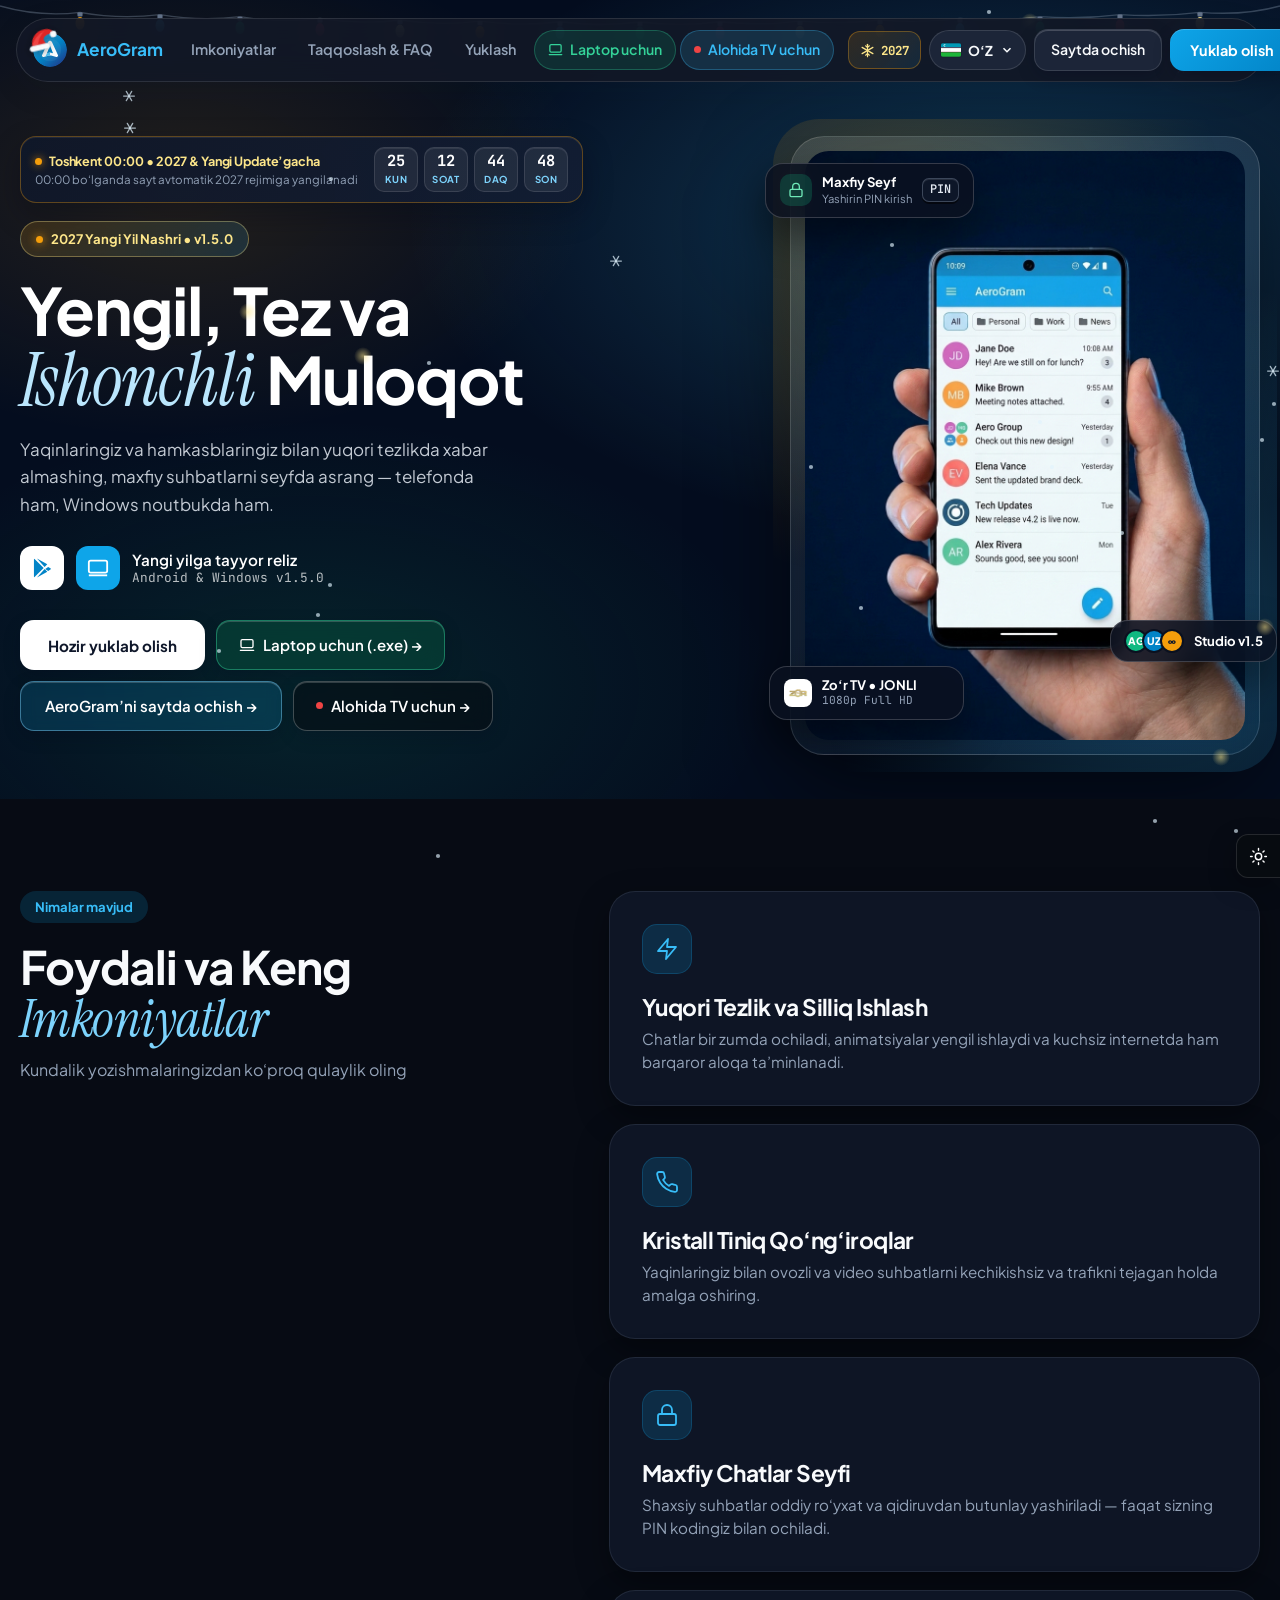
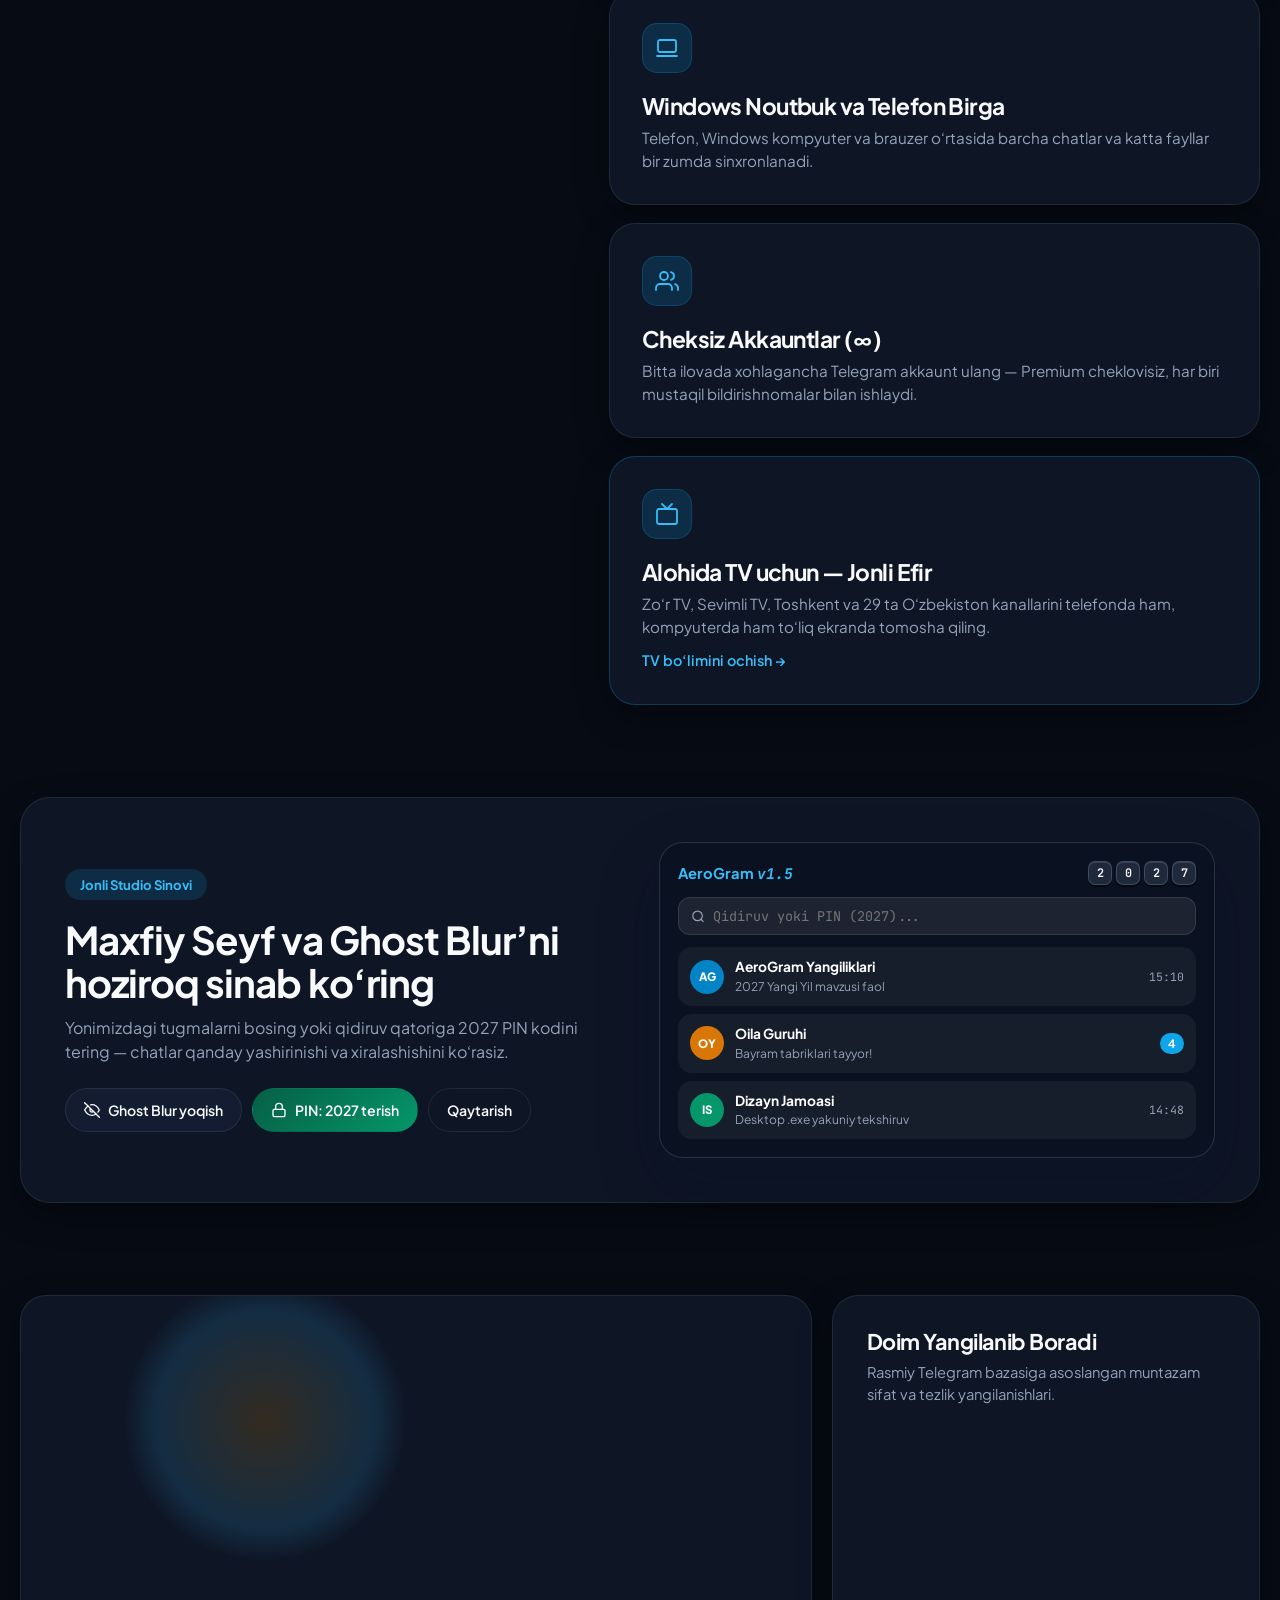
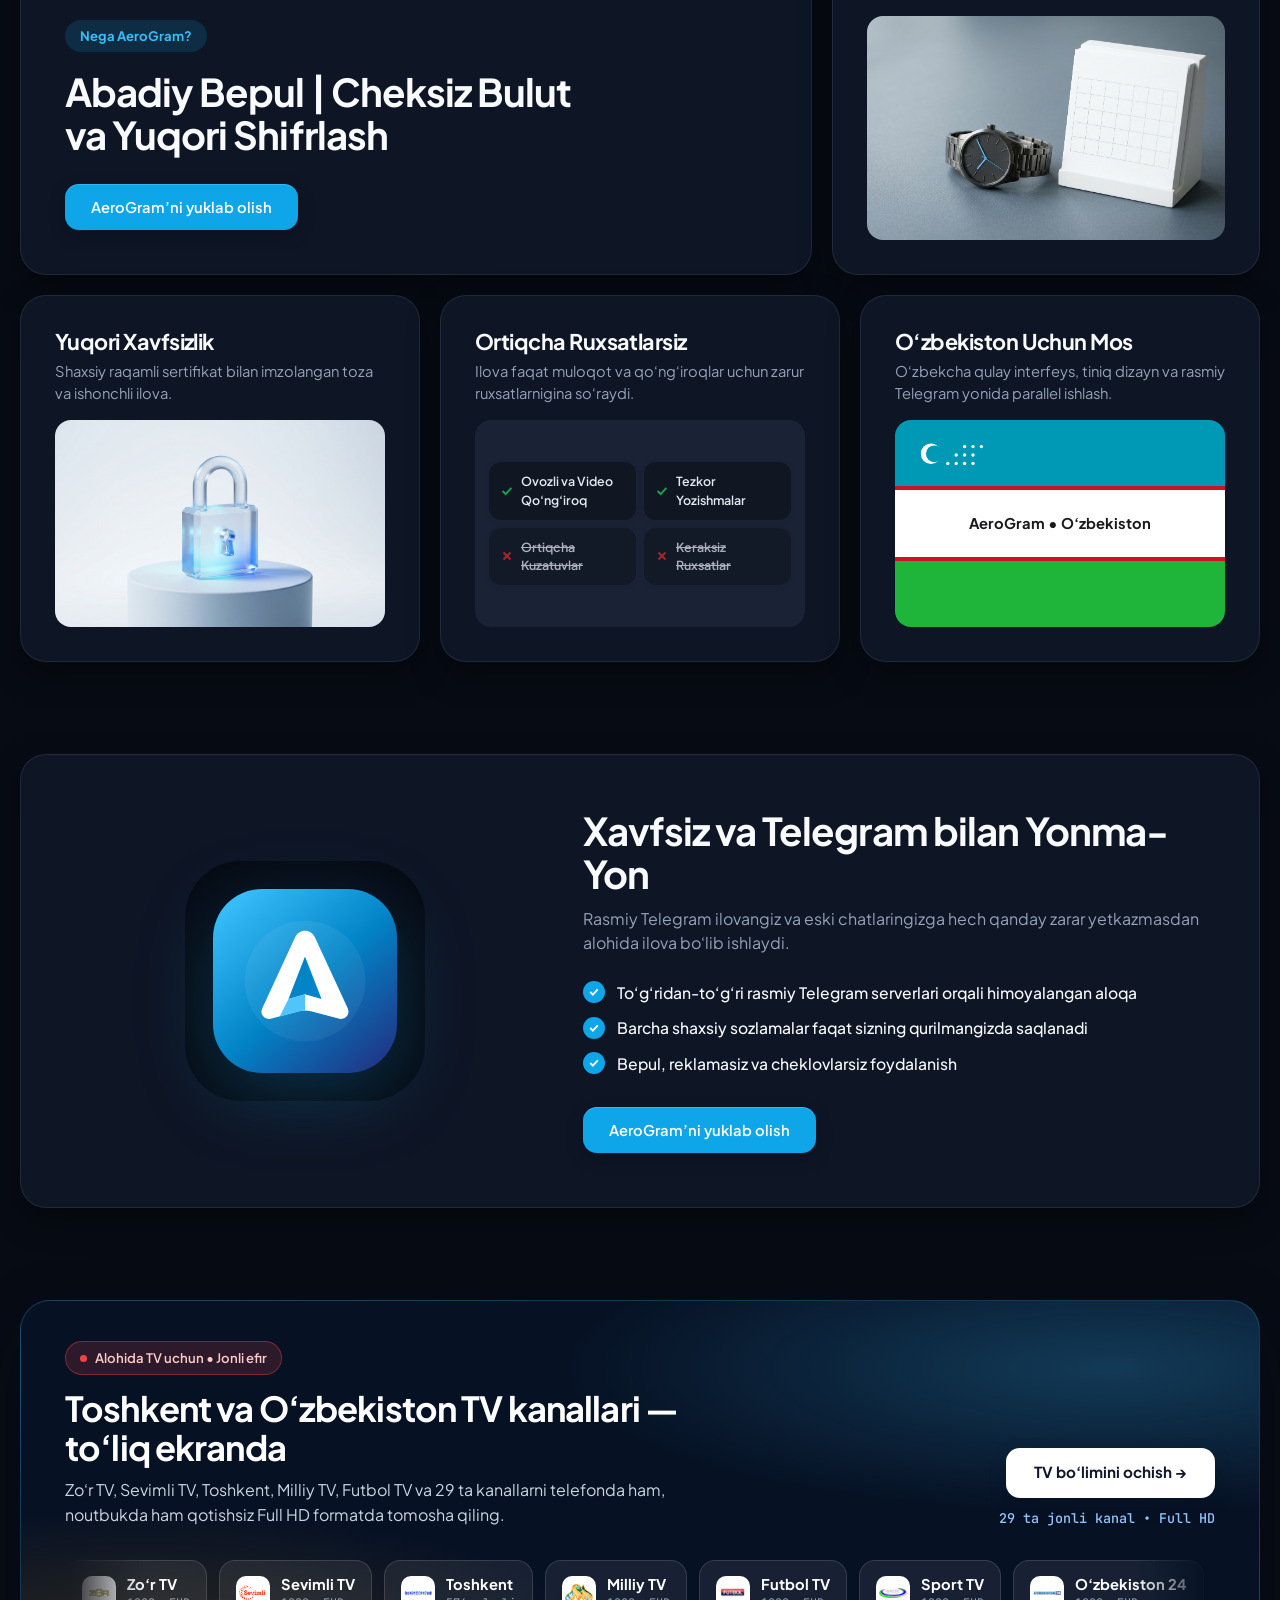
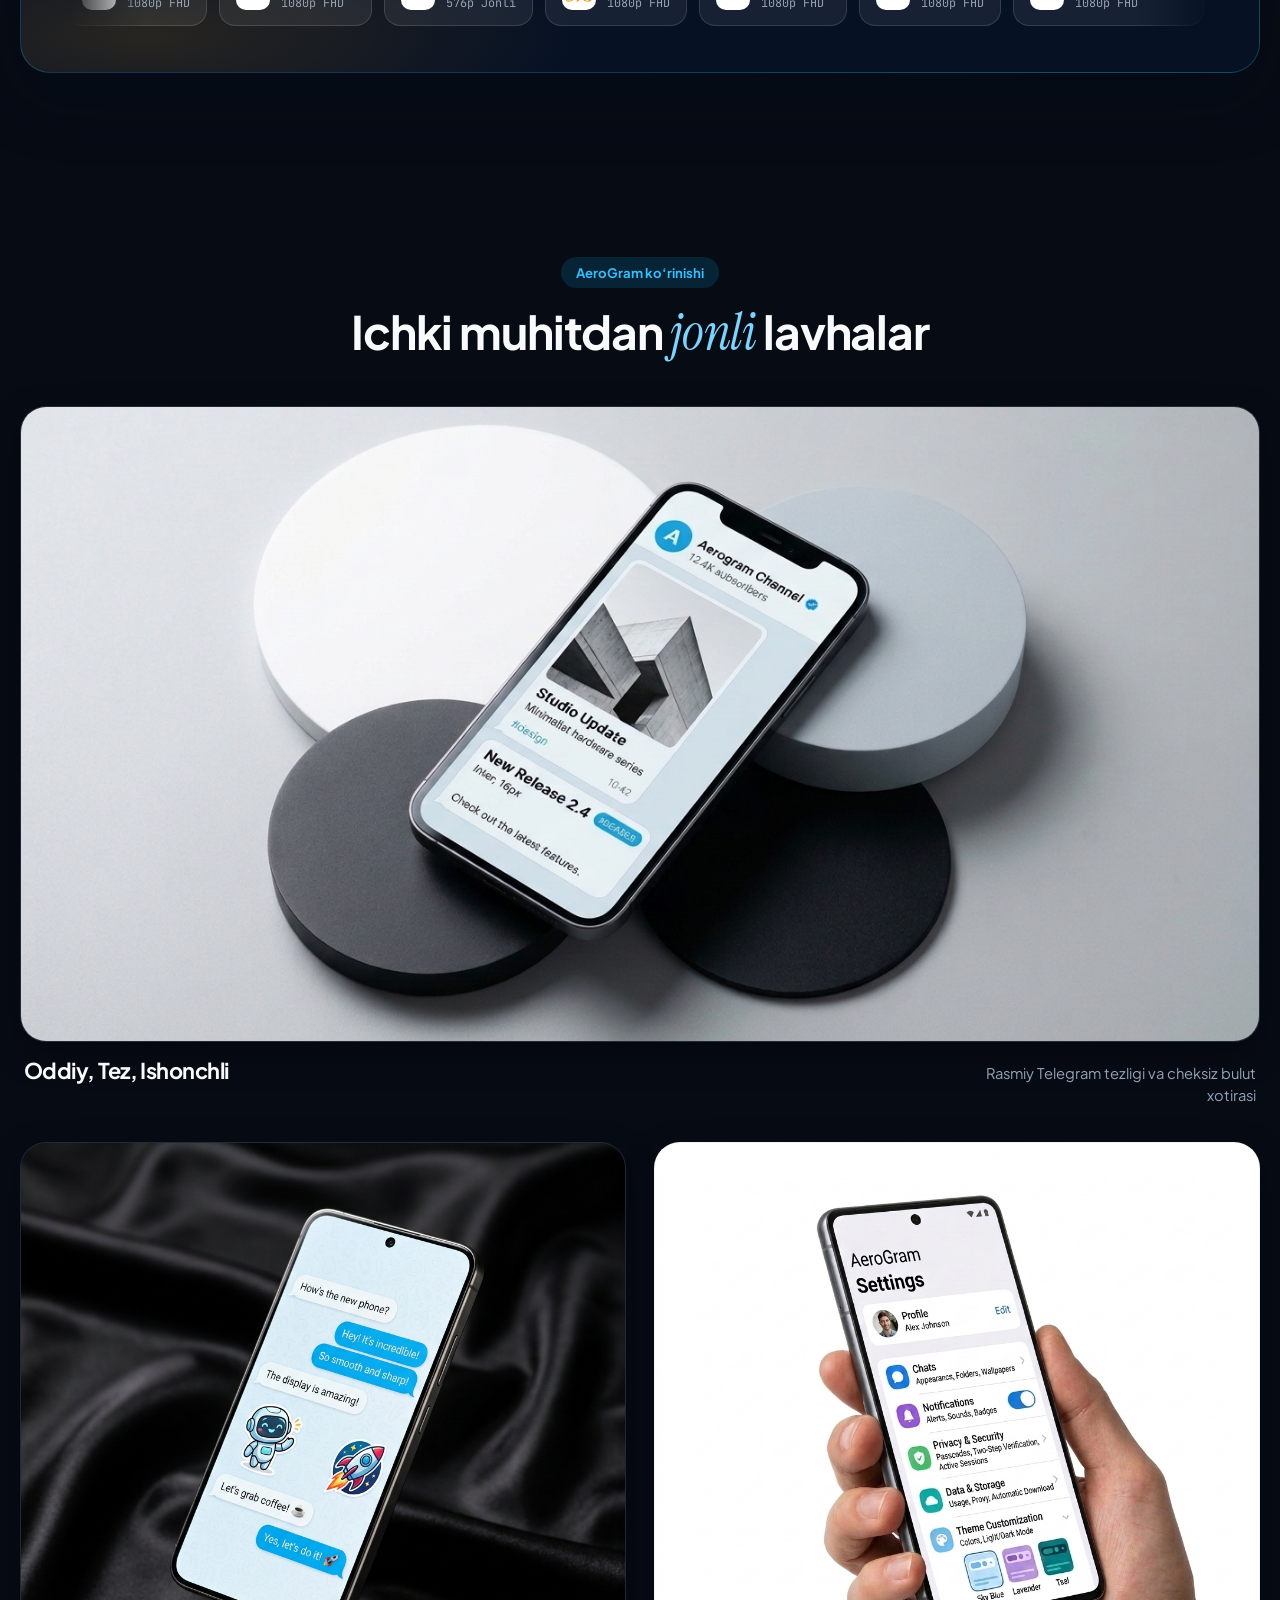
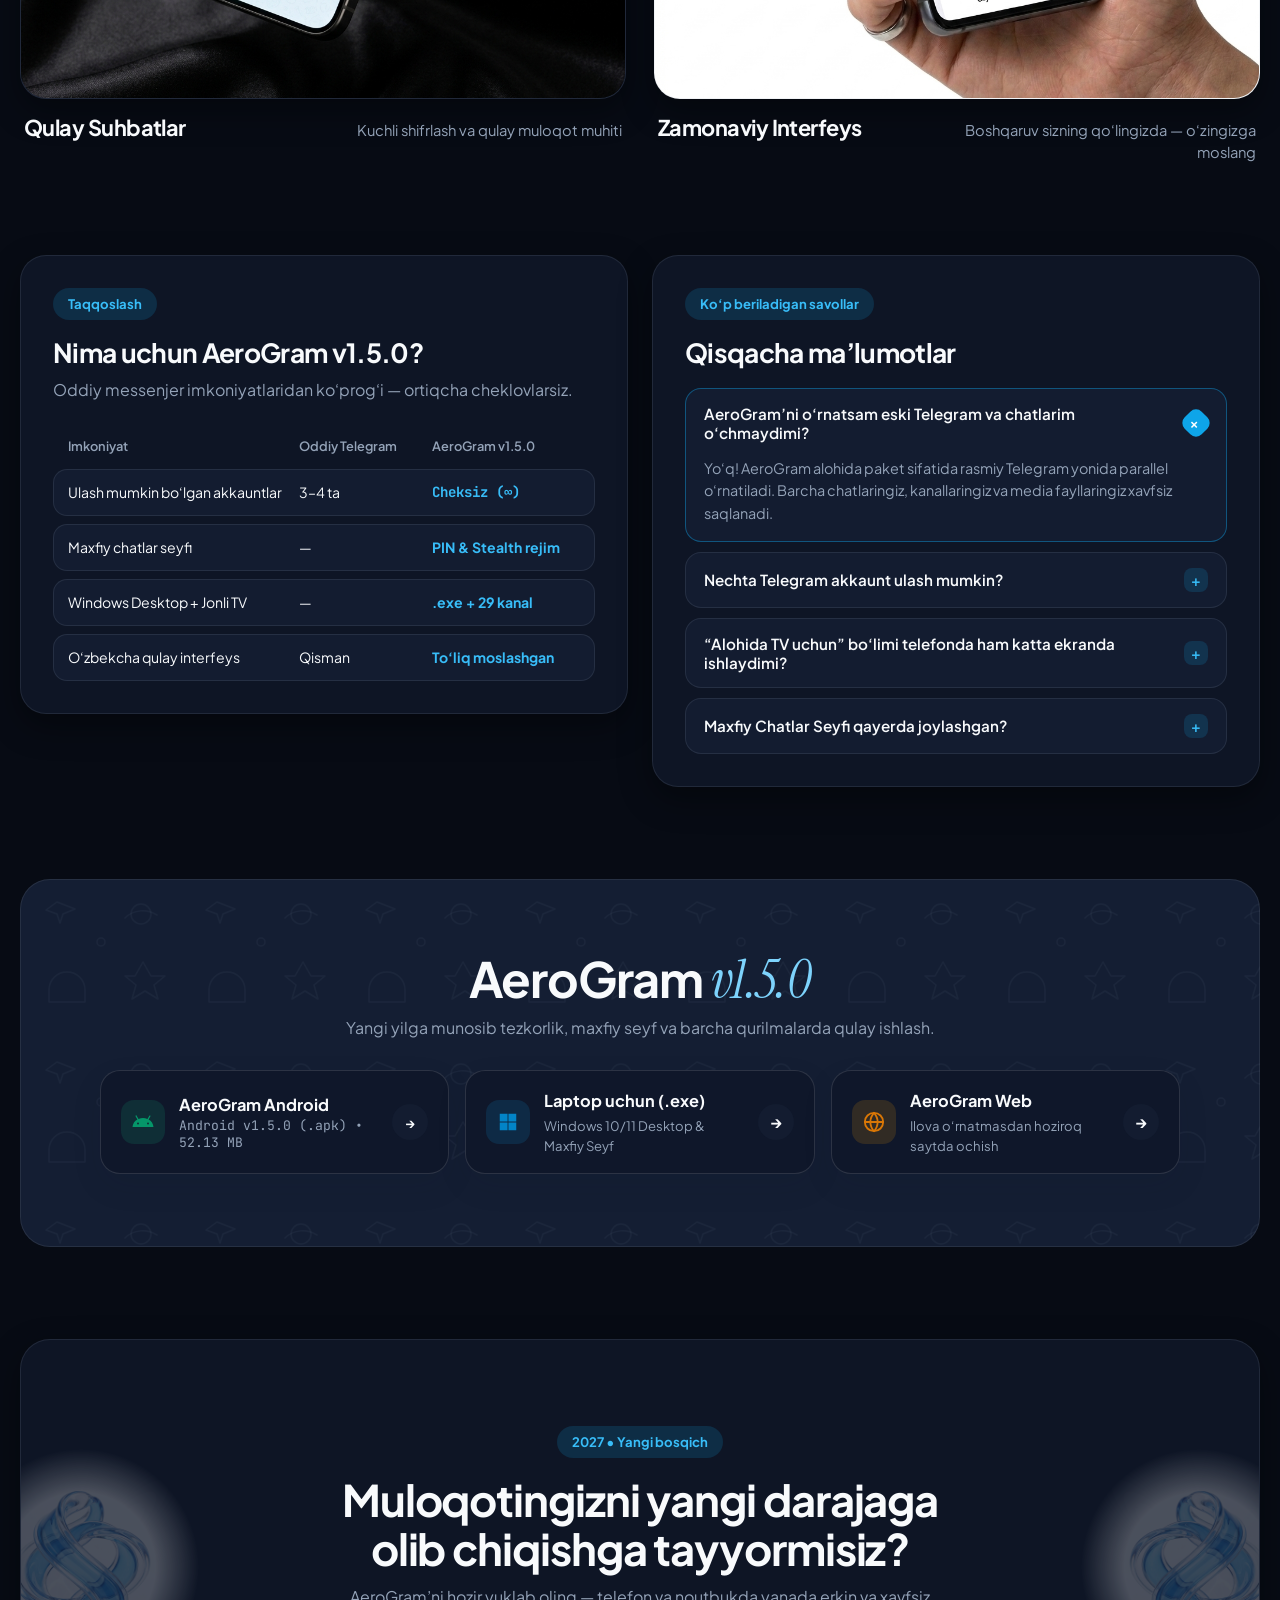
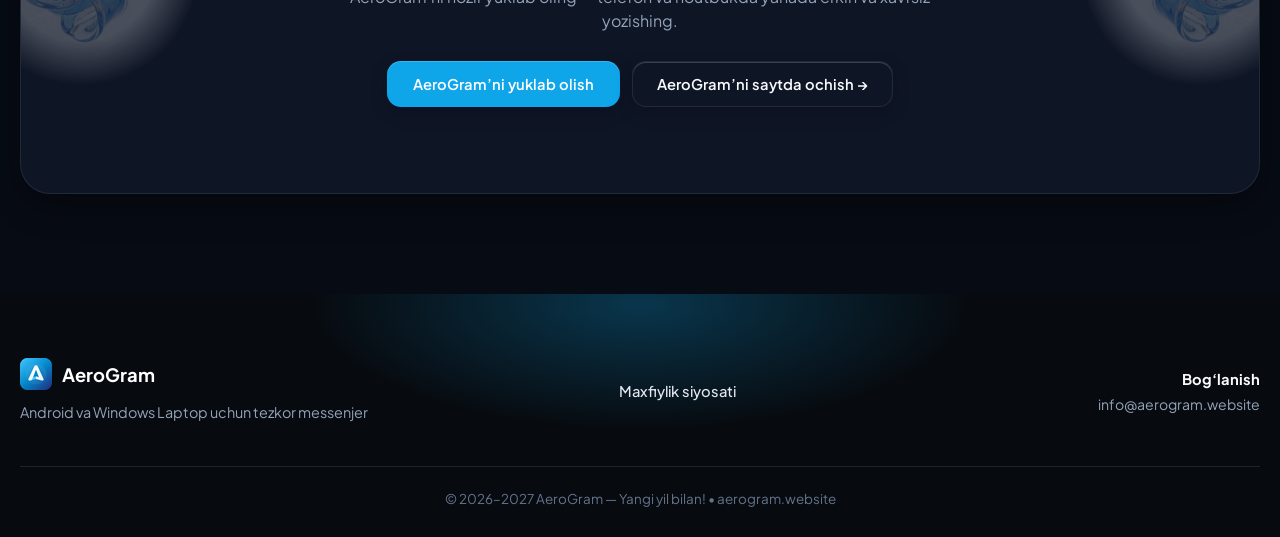
==== commit 7a269bff: "AeroGram Dark default UI, Santa cap logo, zero-lag TV, Setup-first desktop, and 2027 UZT auto-update" ====
--- a/index.html
+++ b/index.html
@@ -1,5 +1,5 @@
 <!DOCTYPE html>
-<html lang="uz" data-theme="light">
+<html lang="uz" data-theme="dark">
 <head>
   <meta charset="UTF-8">
   <meta name="viewport" content="width=device-width, initial-scale=1.0">
@@ -149,10 +149,10 @@
     <!-- Hero -->
     <section class="hero">
       <div class="ny-garland-slot" aria-hidden="true"></div>
-      <canvas id="hero-mist" aria-hidden="true"></canvas>
 
       <div class="container hero-grid">
         <div class="hero-content reveal">
+          <div class="ny-countdown-mount" data-ny-countdown></div>
           <div class="hero-chip">
             <span class="hero-chip-dot"></span>
             <span data-i18n="hero_chip">2027 Yangi Yil Nashri • v1.5.0</span>
--- a/css/style.css
+++ b/css/style.css
@@ -17,15 +17,15 @@
 }
 
 [data-theme="dark"] {
-  --bg-page: #090D16;
-  --surface: #121826;
-  --surface-soft: #172032;
-  --border: rgba(255, 255, 255, 0.09);
+  --bg-page: #070B14;
+  --surface: #0E1525;
+  --surface-soft: #131C30;
+  --border: rgba(148, 163, 184, 0.14);
   --ink: #F8FAFC;
   --ink-muted: #94A3B8;
   --pill-bg: rgba(14, 165, 233, 0.16);
   --pill-ink: #38BDF8;
-  --shadow-card: 0 12px 32px rgba(0, 0, 0, 0.35);
+  --shadow-card: 0 12px 32px rgba(0, 0, 0, 0.38);
 }
 
 * {
@@ -1671,18 +1671,16 @@
 .offer-inline-link { display: inline-flex; align-items: center; margin-top: 12px; font-size: 0.9rem; font-weight: 600; color: #0284C7; }
 [data-theme="dark"] .offer-inline-link { color: #38BDF8; }
 
-/* Reveal Transitions */
+/* Lightweight Smooth Scroll Reveal (No expensive blur filter on phones) */
 .reveal {
   opacity: 0;
-  filter: blur(8px);
-  transform: translateY(20px);
-  transition: opacity 0.7s cubic-bezier(0.22, 1, 0.36, 1), filter 0.7s cubic-bezier(0.22, 1, 0.36, 1), transform 0.7s cubic-bezier(0.22, 1, 0.36, 1);
+  transform: translate3d(0, 16px, 0);
+  transition: opacity 0.55s cubic-bezier(0.22, 1, 0.36, 1), transform 0.55s cubic-bezier(0.22, 1, 0.36, 1);
 }
 
 .reveal.visible {
   opacity: 1;
-  filter: blur(0);
-  transform: translateY(0);
+  transform: translate3d(0, 0, 0);
 }
 
 /* Responsive Breakpoints */
--- a/css/festive-ui.css
+++ b/css/festive-ui.css
@@ -1,4 +1,4 @@
-/* AeroGram 2027 Human-Crafted Design Tokens, Festive Atmosphere & Motion Primitives */
+/* AeroGram 2027 Dark Obsidian Studio Design System, Santa Brand Cap, Countdown & Light FX */
 :root {
   --font-sans: 'Plus Jakarta Sans', 'Inter', system-ui, -apple-system, sans-serif;
   --font-serif: 'Instrument Serif', Georgia, serif;
@@ -11,22 +11,17 @@
   --ny-berry: #F43F5E;
 }
 
+html[data-era="2027-live"] {
+  --primary: #10B981;
+  --primary-deep: #059669;
+  --ny-gold: #FBBF24;
+}
+
 body {
   font-family: var(--font-sans);
 }
 
-/* Tactile Micro-Grain Overlay for Physical Studio Depth */
-body::after {
-  content: "";
-  position: fixed;
-  inset: 0;
-  z-index: 94;
-  pointer-events: none;
-  opacity: 0.024;
-  background-image: url("data:image/svg+xml,%3Csvg xmlns='http://www.w3.org/2000/svg' width='140' height='140'%3E%3Cfilter id='n'%3E%3CfeTurbulence type='fractalNoise' baseFrequency='0.82' numOctaves='2' stitchTiles='stitch'/%3E%3C/filter%3E%3Crect width='100%25' height='100%25' filter='url(%23n)'/%3E%3C/svg%3E");
-}
-
-/* Top Reading Scroll Progress Rail */
+/* Top Reading Progress Bar */
 #aero-scroll-bar {
   position: fixed;
   top: 0;
@@ -36,13 +31,12 @@
   transform-origin: left center;
   transform: scaleX(0);
   background: linear-gradient(90deg, #F59E0B 0%, #38BDF8 50%, #10B981 100%);
-  box-shadow: 0 0 12px rgba(56, 189, 248, 0.55);
   z-index: 250;
   pointer-events: none;
   will-change: transform;
 }
 
-/* Full-Viewport 3-Layer Depth-of-Field Snow Canvas */
+/* Ultra-Light Offscreen-Sprite Snow Canvas (Zero-lag on mobile & auto-paused on TV video play) */
 #aero-snow-canvas {
   position: fixed;
   inset: 0;
@@ -50,13 +44,45 @@
   height: 100%;
   z-index: 95;
   pointer-events: none;
-  transition: opacity 0.35s ease;
+  transition: opacity 0.3s ease;
 }
 
 html[data-ny-fx="off"] #aero-snow-canvas,
-html[data-ny-fx="off"] .ny-garland-slot {
+html[data-ny-fx="off"] .ny-garland-slot,
+body.is-tv-playing #aero-snow-canvas {
   opacity: 0 !important;
   pointer-events: none !important;
+}
+
+/* Santa Hat ("Qalpoqcha") perched on top-left AeroGram Logo */
+.brand-logo,
+.tv-brand-logo {
+  position: relative;
+  overflow: visible !important;
+}
+
+.brand-logo-festive::after {
+  display: none !important;
+  content: none !important;
+}
+
+.aero-santa-cap {
+  position: absolute;
+  top: -12px;
+  left: -6px;
+  width: 29px;
+  height: 23px;
+  pointer-events: none;
+  z-index: 5;
+  transform: rotate(-13deg);
+  transform-origin: 72% 85%;
+  filter: drop-shadow(0 2px 4px rgba(0, 0, 0, 0.38));
+  transition: transform 0.25s cubic-bezier(0.22, 1, 0.36, 1);
+}
+
+.brand:hover .aero-santa-cap,
+.tv-brand:hover .aero-santa-cap {
+  transform: rotate(-5deg) scale(1.07);
 }
 
 /* Editorial Display Italic Flourish */
@@ -70,7 +96,11 @@
   color: #BAE6FD;
 }
 
-.section-light .serif-accent {
+html[data-era="2027-live"] .serif-accent {
+  color: #FDE68A;
+}
+
+[data-theme="light"] .section-light .serif-accent {
   color: var(--primary-deep, #0284C7);
 }
 
@@ -78,103 +108,281 @@
   color: #7DD3FC;
 }
 
-.ny-gold-accent {
-  background: linear-gradient(120deg, #FDE68A 0%, #F59E0B 55%, #FDBA74 100%);
-  -webkit-background-clip: text;
-  background-clip: text;
-  color: transparent;
-}
-
-/* Holiday Snow Toggle Button in Navbars */
+/* Sculpted Studio UI Buttons (Replacing generic pill clutter) */
+.btn-nav-cta,
+.btn-white-pill,
+.btn-dark-pill,
+.btn-outline-pill,
+.btn-nav-web,
+.btn-hero-laptop,
+.btn-hero-web,
+.btn-hero-tv,
+.tv-nav-btn,
+.np-fs-big,
+.fullscreen-cta-btn {
+  border-radius: 14px !important;
+  box-shadow: inset 0 1px 0 rgba(255, 255, 255, 0.18), 0 6px 18px rgba(2, 6, 23, 0.2);
+  transition: transform 0.18s cubic-bezier(0.22, 1, 0.36, 1), box-shadow 0.2s ease, border-color 0.2s ease, background 0.2s ease;
+}
+
+.btn-nav-cta:active,
+.btn-white-pill:active,
+.btn-dark-pill:active,
+.btn-outline-pill:active,
+.btn-hero-laptop:active,
+.btn-hero-web:active,
+.btn-hero-tv:active,
+.tv-nav-btn:active,
+.fullscreen-cta-btn:active {
+  transform: translateY(1px) scale(0.985) !important;
+}
+
+/* Sculpted Nav Toggle Button */
 .ny-fx-toggle {
   display: inline-flex;
   align-items: center;
   justify-content: center;
   gap: 6px;
-  height: 40px;
+  height: 38px;
   padding: 0 11px;
-  border-radius: 9999px;
+  border-radius: 12px;
   border: 1px solid rgba(245, 158, 11, 0.35);
-  background: linear-gradient(135deg, rgba(245, 158, 11, 0.12), rgba(56, 189, 248, 0.1));
-  color: #B45309;
+  background: linear-gradient(135deg, rgba(245, 158, 11, 0.14), rgba(56, 189, 248, 0.1));
+  color: #FDE68A;
   font-family: var(--font-sans);
   font-size: 0.78rem;
   font-weight: 700;
   cursor: pointer;
-  transition: transform 0.2s ease, border-color 0.2s ease, background 0.2s ease, opacity 0.2s ease;
   flex-shrink: 0;
-}
-
-[data-theme="dark"] .ny-fx-toggle {
-  color: #FDE68A;
-  border-color: rgba(253, 230, 138, 0.28);
-  background: linear-gradient(135deg, rgba(245, 158, 11, 0.16), rgba(56, 189, 248, 0.12));
+  transition: transform 0.18s ease, border-color 0.2s ease, opacity 0.2s ease;
+}
+
+[data-theme="light"] .ny-fx-toggle {
+  color: #B45309;
+  border-color: rgba(245, 158, 11, 0.42);
 }
 
 .ny-fx-toggle:hover {
   transform: translateY(-1px);
-  border-color: rgba(245, 158, 11, 0.7);
+  border-color: rgba(245, 158, 11, 0.72);
 }
 
 .ny-fx-toggle svg {
   width: 15px;
   height: 15px;
   flex-shrink: 0;
-  animation: nySlowSpin 14s linear infinite;
 }
 
 html[data-ny-fx="off"] .ny-fx-toggle {
-  opacity: 0.62;
+  opacity: 0.56;
   filter: grayscale(0.75);
 }
 
-html[data-ny-fx="off"] .ny-fx-toggle svg {
-  animation: none;
-}
-
-@keyframes nySlowSpin {
-  to { transform: rotate(360deg); }
-}
-
-/* Interactive Catenary Holiday Light Strand */
+/* Uzbekistan 2027 Horological Countdown Capsule + Auto-Update State */
+.ny-countdown-mount {
+  margin-bottom: 18px;
+}
+
+.ny-countdown-bar {
+  display: inline-flex;
+  flex-wrap: wrap;
+  align-items: center;
+  gap: 12px 16px;
+  padding: 10px 14px;
+  border-radius: 16px;
+  background: linear-gradient(135deg, rgba(15, 23, 42, 0.88), rgba(19, 30, 52, 0.86));
+  border: 1px solid rgba(245, 158, 11, 0.34);
+  box-shadow: inset 0 1px 0 rgba(255, 255, 255, 0.08), 0 12px 30px rgba(2, 6, 23, 0.32);
+  color: #F8FAFC;
+  max-width: 100%;
+}
+
+[data-theme="light"] .section-light .ny-countdown-bar {
+  background: #FFFFFF;
+  color: #0F172A;
+}
+
+.ny-cd-meta {
+  display: flex;
+  flex-direction: column;
+  gap: 2px;
+  min-width: 0;
+}
+
+.ny-cd-title-row {
+  display: inline-flex;
+  align-items: center;
+  gap: 7px;
+  font-size: 0.79rem;
+  font-weight: 700;
+  color: #FDE68A;
+  letter-spacing: -0.01em;
+}
+
+[data-theme="light"] .tv-countdown-shell .ny-cd-title-row {
+  color: #B45309;
+}
+
+.ny-cd-dot {
+  width: 7px;
+  height: 7px;
+  border-radius: 50%;
+  background: #F59E0B;
+  box-shadow: 0 0 8px rgba(245, 158, 11, 0.9);
+  flex-shrink: 0;
+}
+
+.ny-cd-sub {
+  font-size: 0.72rem;
+  color: #94A3B8;
+  line-height: 1.3;
+}
+
+[data-theme="light"] .tv-countdown-shell .ny-cd-sub {
+  color: #475569;
+}
+
+.ny-cd-tiles {
+  display: inline-flex;
+  align-items: center;
+  gap: 6px;
+}
+
+.ny-cd-unit {
+  min-width: 44px;
+  padding: 5px 6px;
+  border-radius: 10px;
+  background: rgba(255, 255, 255, 0.07);
+  border: 1px solid rgba(255, 255, 255, 0.11);
+  text-align: center;
+  box-shadow: inset 0 1px 0 rgba(255, 255, 255, 0.08);
+}
+
+[data-theme="light"] .tv-countdown-shell .ny-cd-bar-light .ny-cd-unit,
+[data-theme="light"] .tv-countdown-shell .ny-cd-unit {
+  background: #F1F5F9;
+  border-color: #CBD5E1;
+}
+
+.ny-cd-val {
+  display: block;
+  font-family: var(--font-mono);
+  font-variant-numeric: tabular-nums;
+  font-size: 0.96rem;
+  font-weight: 700;
+  line-height: 1.1;
+  color: #FFFFFF;
+}
+
+[data-theme="light"] .tv-countdown-shell .ny-cd-val {
+  color: #0F172A;
+}
+
+.ny-cd-lbl {
+  display: block;
+  font-size: 0.6rem;
+  font-weight: 700;
+  letter-spacing: 0.05em;
+  color: #7DD3FC;
+  margin-top: 2px;
+  text-transform: uppercase;
+}
+
+[data-theme="light"] .tv-countdown-shell .ny-cd-lbl {
+  color: #0284C7;
+}
+
+.ny-cd-unit.is-tick .ny-cd-val {
+  animation: nyTickPop 0.24s cubic-bezier(0.22, 1, 0.36, 1);
+}
+
+@keyframes nyTickPop {
+  0% { transform: translate3d(0, -3px, 0); opacity: 0.65; }
+  100% { transform: translate3d(0, 0, 0); opacity: 1; }
+}
+
+/* 00:00 Automatic 2027 Transformation State */
+.ny-countdown-bar.is-arrived {
+  border-color: rgba(16, 185, 129, 0.55);
+  background: linear-gradient(135deg, rgba(6, 78, 59, 0.9), rgba(15, 23, 42, 0.92), rgba(180, 83, 9, 0.38));
+}
+
+.ny-countdown-bar.is-arrived .ny-cd-dot {
+  background: #10B981;
+  box-shadow: 0 0 10px rgba(16, 185, 129, 0.95);
+}
+
+.ny-arrived-badge {
+  display: inline-flex;
+  align-items: center;
+  gap: 8px;
+  padding: 6px 12px;
+  border-radius: 10px;
+  background: rgba(16, 185, 129, 0.2);
+  border: 1px solid rgba(52, 211, 153, 0.48);
+  color: #A7F3D0;
+  font-family: var(--font-mono);
+  font-size: 0.78rem;
+  font-weight: 700;
+}
+
+/* Compact TV Workspace Countdown Strip */
+.ny-countdown-mount.is-compact {
+  width: min(1440px, calc(100% - 32px));
+  margin: 12px auto 0;
+}
+
+.ny-countdown-mount.is-compact .ny-countdown-bar {
+  width: 100%;
+  justify-content: space-between;
+  padding: 8px 14px;
+}
+
+[data-theme="light"] .ny-countdown-mount.is-compact .ny-countdown-bar {
+  background: #FFFFFF;
+  color: #0F172A;
+  border-color: rgba(245, 158, 11, 0.45);
+  box-shadow: 0 4px 16px rgba(15, 23, 42, 0.06);
+}
+
+[data-theme="light"] .ny-countdown-mount.is-compact .ny-cd-title-row {
+  color: #B45309;
+}
+
+[data-theme="light"] .ny-countdown-mount.is-compact .ny-cd-sub {
+  color: #475569;
+}
+
+[data-theme="light"] .ny-countdown-mount.is-compact .ny-cd-unit {
+  background: #F1F5F9;
+  border-color: #CBD5E1;
+}
+
+[data-theme="light"] .ny-countdown-mount.is-compact .ny-cd-val {
+  color: #0F172A;
+}
+
+[data-theme="light"] .ny-countdown-mount.is-compact .ny-cd-lbl {
+  color: #0284C7;
+}
+
+/* Interactive Catenary Holiday Garland */
 .ny-garland-slot {
   position: absolute;
   top: 0;
   left: 0;
   right: 0;
-  height: 68px;
+  height: 64px;
   z-index: 6;
   pointer-events: auto;
   overflow: visible;
-  transition: opacity 0.35s ease;
-}
-
-.ny-garland-svg {
-  width: 100%;
-  height: 100%;
-  display: block;
-  overflow: visible;
-}
-
-.ny-wire {
-  fill: none;
-  stroke: rgba(148, 163, 184, 0.38);
-  stroke-width: 1.5;
-}
-
-.ny-bulb-group {
-  cursor: pointer;
-  transform-box: fill-box;
-  transform-origin: 50% 0%;
-}
-
-.ny-bulb-core {
-  transition: filter 0.25s ease, opacity 0.25s ease;
-}
-
-.ny-bulb-group.is-Lit .ny-bulb-core {
-  filter: drop-shadow(0 0 11px currentColor);
-}
+  transition: opacity 0.3s ease;
+}
+
+.ny-garland-svg { width: 100%; height: 100%; display: block; overflow: visible; }
+.ny-wire { fill: none; stroke: rgba(148, 163, 184, 0.34); stroke-width: 1.4; }
+.ny-bulb-group { cursor: pointer; transform-box: fill-box; transform-origin: 50% 0%; }
+.ny-bulb-group.is-Lit .ny-bulb-core { filter: drop-shadow(0 0 9px currentColor); }
 
 /* Tactile Monospace Keycap */
 .aero-kbd {
@@ -189,32 +397,29 @@
   font-size: 0.74rem;
   font-weight: 600;
   line-height: 1;
+  background: #1E293B;
+  color: #F8FAFC;
+  border: 1px solid rgba(148, 163, 184, 0.28);
+  box-shadow: 0 2px 0 rgba(0, 0, 0, 0.55), inset 0 1px 0 rgba(255, 255, 255, 0.1);
+  transition: transform 0.14s ease, border-color 0.14s ease;
+}
+
+[data-theme="light"] .aero-kbd {
   background: rgba(255, 255, 255, 0.92);
   color: #0F172A;
-  border: 1px solid rgba(148, 163, 184, 0.48);
+  border-color: rgba(148, 163, 184, 0.48);
   box-shadow: 0 2px 0 rgba(15, 23, 42, 0.16), inset 0 1px 0 #FFFFFF;
-  transition: transform 0.14s ease, box-shadow 0.14s ease, background 0.14s ease;
 }
 
 .hero .aero-kbd,
-.desk-hero .aero-kbd,
-.is-dark-surface .aero-kbd {
+.desk-hero .aero-kbd {
   background: rgba(15, 23, 42, 0.92);
   color: #E2E8F0;
   border-color: rgba(148, 163, 184, 0.35);
-  box-shadow: 0 2px 0 rgba(0, 0, 0, 0.55), inset 0 1px 0 rgba(255, 255, 255, 0.14);
-}
-
-[data-theme="dark"] .aero-kbd {
-  background: #1E293B;
-  color: #F8FAFC;
-  border-color: rgba(148, 163, 184, 0.28);
-  box-shadow: 0 2px 0 rgba(0, 0, 0, 0.6), inset 0 1px 0 rgba(255, 255, 255, 0.08);
 }
 
 .aero-kbd.is-pressed {
   transform: translateY(2px);
-  box-shadow: 0 0 0 rgba(0, 0, 0, 0.3), inset 0 1px 2px rgba(0, 0, 0, 0.25);
   border-color: #38BDF8;
   color: #38BDF8;
 }
@@ -224,45 +429,13 @@
   font-variant-numeric: tabular-nums;
 }
 
-/* 3D Perspective Tilt + Radial Cursor Specular Highlight */
+/* Lightweight 3D Card Tilt (Fine Pointer Desktop Only) */
 [data-tilt] {
   position: relative;
-  transform-style: preserve-3d;
-  transition: transform 0.28s cubic-bezier(0.22, 1, 0.36, 1), border-color 0.25s ease, box-shadow 0.25s ease;
-  will-change: transform;
-}
-
-[data-tilt]::before {
-  content: "";
-  position: absolute;
-  inset: 0;
-  border-radius: inherit;
-  pointer-events: none;
-  opacity: 0;
-  background: radial-gradient(
-    420px circle at var(--mx, 50%) var(--my, 50%),
-    rgba(56, 189, 248, 0.14),
-    rgba(245, 158, 11, 0.06) 40%,
-    transparent 70%
-  );
-  transition: opacity 0.28s ease;
-  z-index: 1;
-}
-
-[data-tilt]:hover::before {
-  opacity: 1;
-}
-
-[data-tilt] > * {
-  position: relative;
-  z-index: 2;
-}
-
-/* Magnetic CTA Spring Transition */
-[data-magnetic] {
-  transition: transform 0.26s cubic-bezier(0.22, 1, 0.36, 1), box-shadow 0.25s ease, background 0.25s ease;
-  will-change: transform;
-}
+  transition: transform 0.26s cubic-bezier(0.22, 1, 0.36, 1), border-color 0.24s ease, box-shadow 0.24s ease;
+}
+
+[data-tilt] > * { position: relative; z-index: 2; }
 
 /* Infinite Kinetic Channel Marquee */
 .marquee-viewport {
@@ -278,12 +451,10 @@
   display: flex;
   gap: 12px;
   width: max-content;
-  animation: aeroMarquee 34s linear infinite;
-}
-
-.marquee-viewport:hover .marquee-track {
-  animation-play-state: paused;
-}
+  animation: aeroMarquee 36s linear infinite;
+}
+
+.marquee-viewport:hover .marquee-track { animation-play-state: paused; }
 
 @keyframes aeroMarquee {
   0% { transform: translate3d(0, 0, 0); }
@@ -296,12 +467,10 @@
   background: var(--surface-soft);
   border: 1px solid var(--border);
   overflow: hidden;
-  transition: border-color 0.22s ease, background 0.22s ease;
-}
-
-.faq-acc-item.is-open {
-  border-color: rgba(14, 165, 233, 0.38);
-}
+  transition: border-color 0.2s ease;
+}
+
+.faq-acc-item.is-open { border-color: rgba(14, 165, 233, 0.42); }
 
 .faq-acc-trigger {
   width: 100%;
@@ -323,14 +492,14 @@
 .faq-acc-plus {
   width: 24px;
   height: 24px;
-  border-radius: 50%;
+  border-radius: 8px;
   background: var(--pill-bg);
   color: var(--pill-ink);
   display: inline-flex;
   align-items: center;
   justify-content: center;
   flex-shrink: 0;
-  transition: transform 0.28s cubic-bezier(0.22, 1, 0.36, 1), background 0.2s ease;
+  transition: transform 0.24s ease, background 0.2s ease;
 }
 
 .faq-acc-item.is-open .faq-acc-plus {
@@ -342,61 +511,28 @@
 .faq-acc-panel {
   display: grid;
   grid-template-rows: 0fr;
-  transition: grid-template-rows 0.34s cubic-bezier(0.22, 1, 0.36, 1);
-}
-
-.faq-acc-item.is-open .faq-acc-panel {
-  grid-template-rows: 1fr;
-}
-
-.faq-acc-inner {
-  overflow: hidden;
-}
-
-.faq-acc-inner p {
-  padding: 0 18px 16px;
-  font-size: 0.9rem;
-  color: var(--ink-muted);
-  line-height: 1.58;
-}
-
-/* Staggered Levitation & Live Equalizer Keyframes */
-@keyframes aeroFloatA {
-  0%, 100% { transform: translateY(0px); }
-  50% { transform: translateY(-9px); }
-}
-
-@keyframes aeroFloatB {
-  0%, 100% { transform: translateY(0px); }
-  50% { transform: translateY(7px); }
-}
-
-@keyframes aeroEq {
-  0%, 100% { height: 4px; }
-  50% { height: 15px; }
-}
-
-@keyframes aeroScanLaser {
-  0% { top: 8%; opacity: 0.25; }
-  50% { top: 84%; opacity: 1; }
-  100% { top: 8%; opacity: 0.25; }
-}
-
-/* Reduced Motion Respect */
+  transition: grid-template-rows 0.3s cubic-bezier(0.22, 1, 0.36, 1);
+}
+
+.faq-acc-item.is-open .faq-acc-panel { grid-template-rows: 1fr; }
+.faq-acc-inner { overflow: hidden; }
+.faq-acc-inner p { padding: 0 18px 16px; font-size: 0.9rem; color: var(--ink-muted); line-height: 1.58; }
+
+@keyframes aeroFloatA { 0%, 100% { transform: translateY(0px); } 50% { transform: translateY(-7px); } }
+@keyframes aeroFloatB { 0%, 100% { transform: translateY(0px); } 50% { transform: translateY(6px); } }
+@keyframes aeroEq { 0%, 100% { height: 4px; } 50% { height: 15px; } }
+@keyframes aeroScanLaser { 0% { top: 8%; opacity: 0.3; } 50% { top: 84%; opacity: 1; } 100% { top: 8%; opacity: 0.3; } }
+
+@media (max-width: 640px) {
+  .ny-countdown-mount.is-compact { width: calc(100% - 16px); margin-top: 8px; }
+  .ny-countdown-bar { width: 100%; padding: 9px 11px; gap: 9px 10px; }
+  .ny-cd-unit { min-width: 40px; padding: 4px 5px; }
+  .ny-cd-val { font-size: 0.88rem; }
+  .aero-santa-cap { top: -10px; left: -5px; width: 25px; height: 20px; }
+}
+
 @media (prefers-reduced-motion: reduce) {
-  #aero-snow-canvas,
-  .ny-fx-toggle svg,
-  .marquee-track {
-    animation: none !important;
-  }
-  .marquee-viewport {
-    overflow-x: auto;
-    -webkit-mask-image: none;
-    mask-image: none;
-  }
-  [data-tilt],
-  [data-magnetic],
-  .faq-acc-panel {
-    transition: none !important;
-  }
-}
+  #aero-snow-canvas, .marquee-track { animation: none !important; }
+  .marquee-viewport { overflow-x: auto; -webkit-mask-image: none; mask-image: none; }
+  [data-tilt], [data-magnetic], .faq-acc-panel { transition: none !important; }
+}
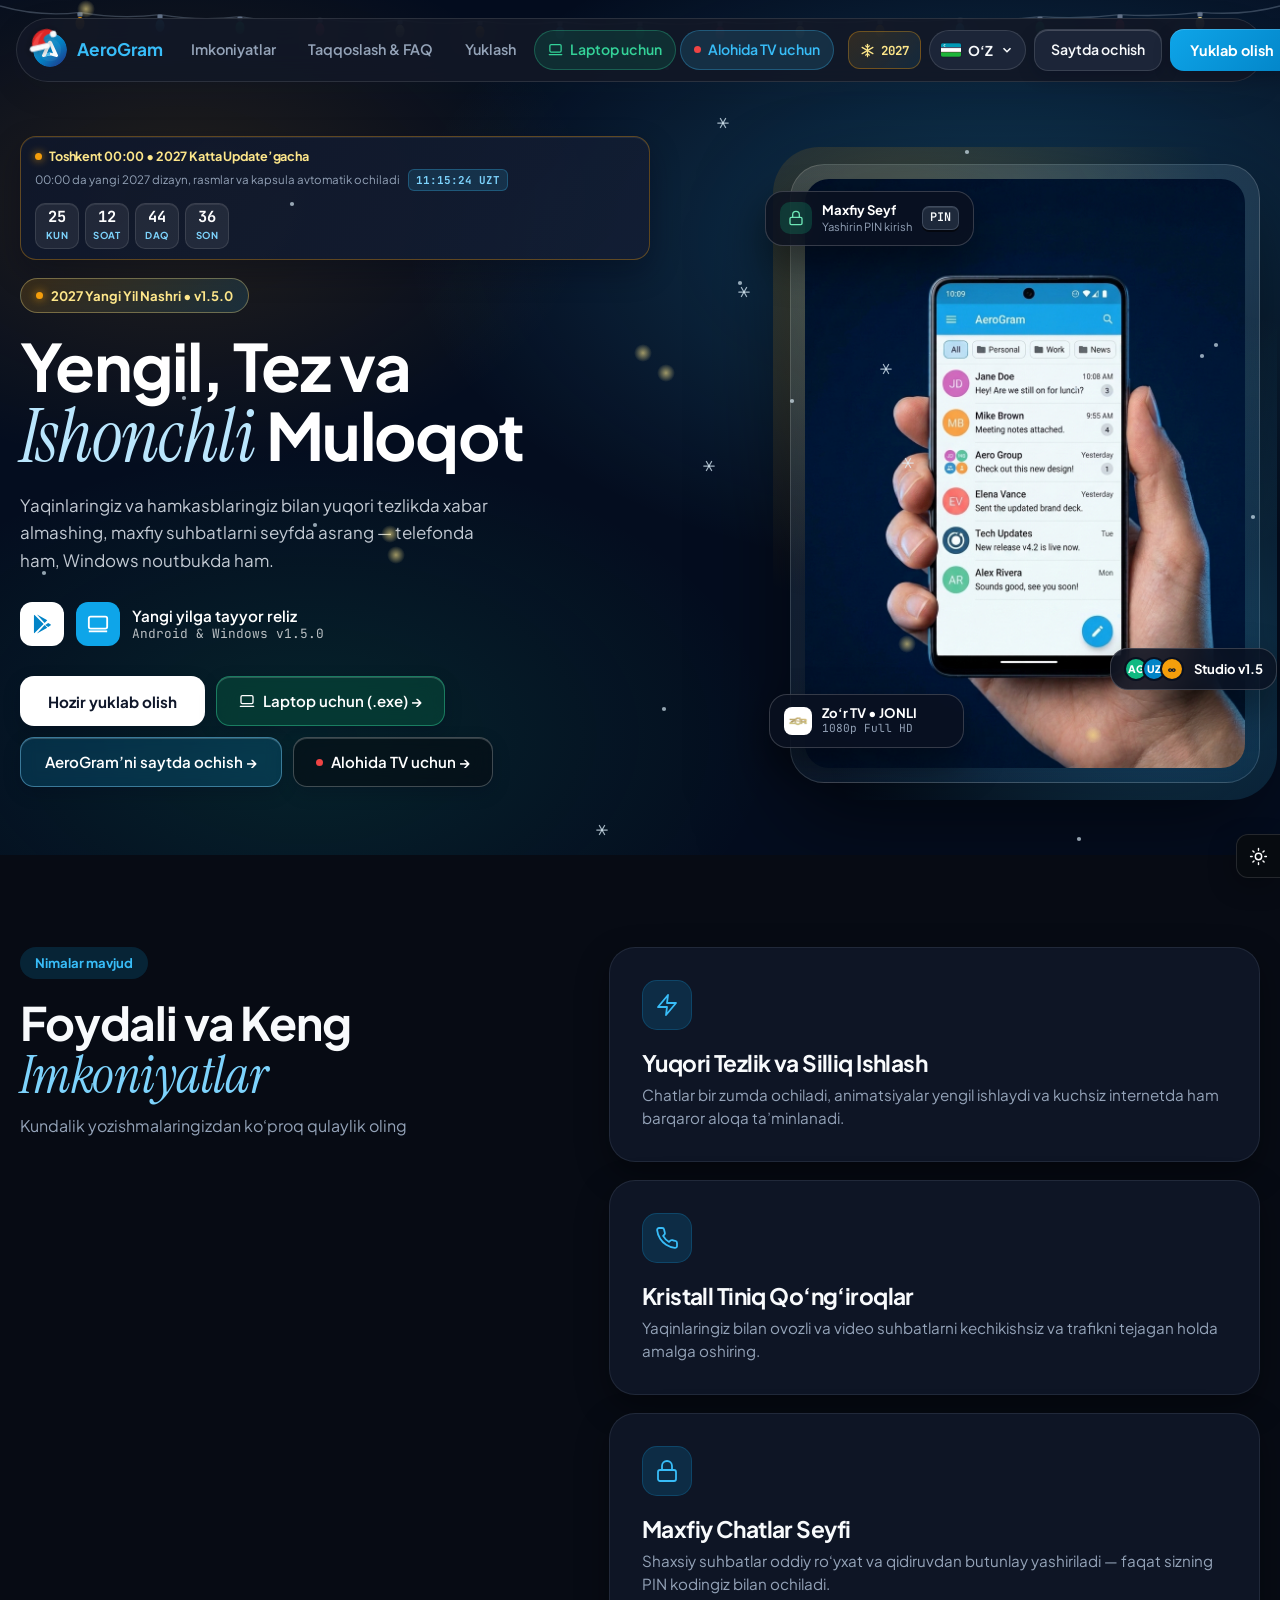
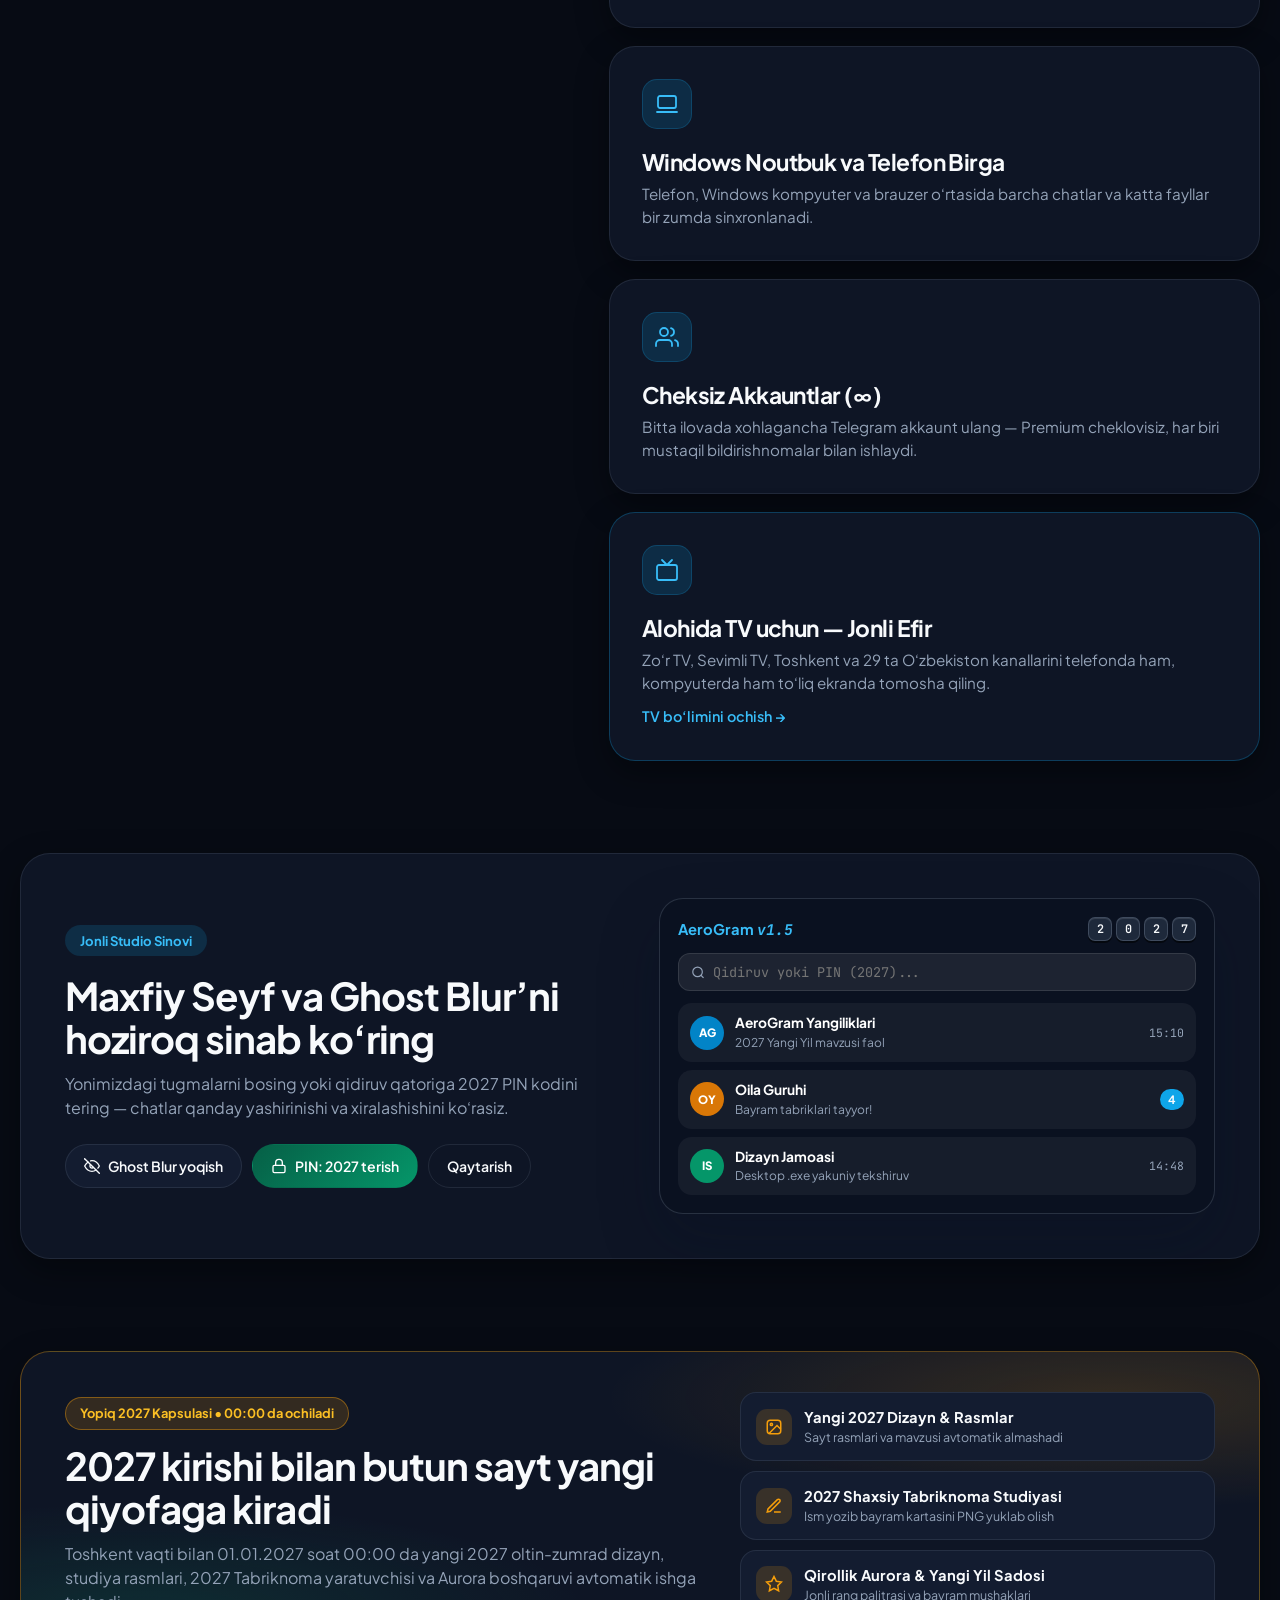
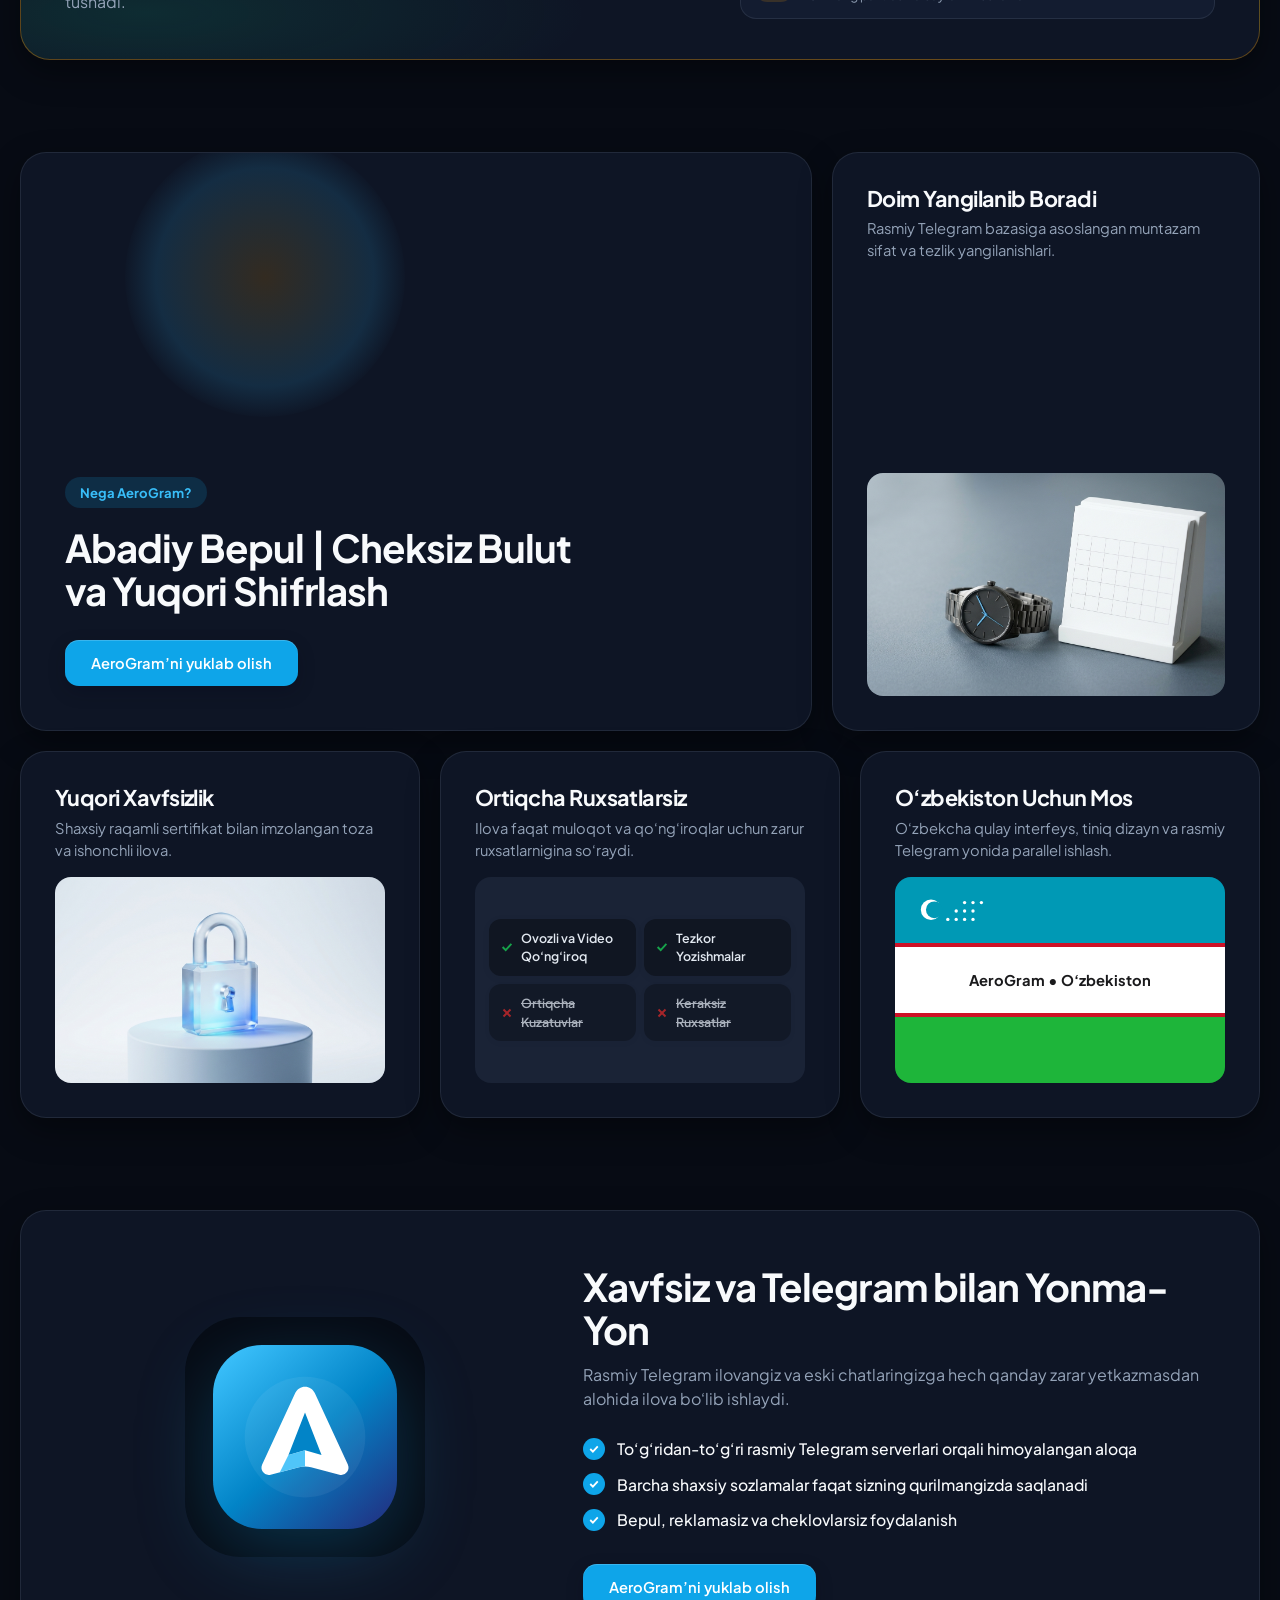
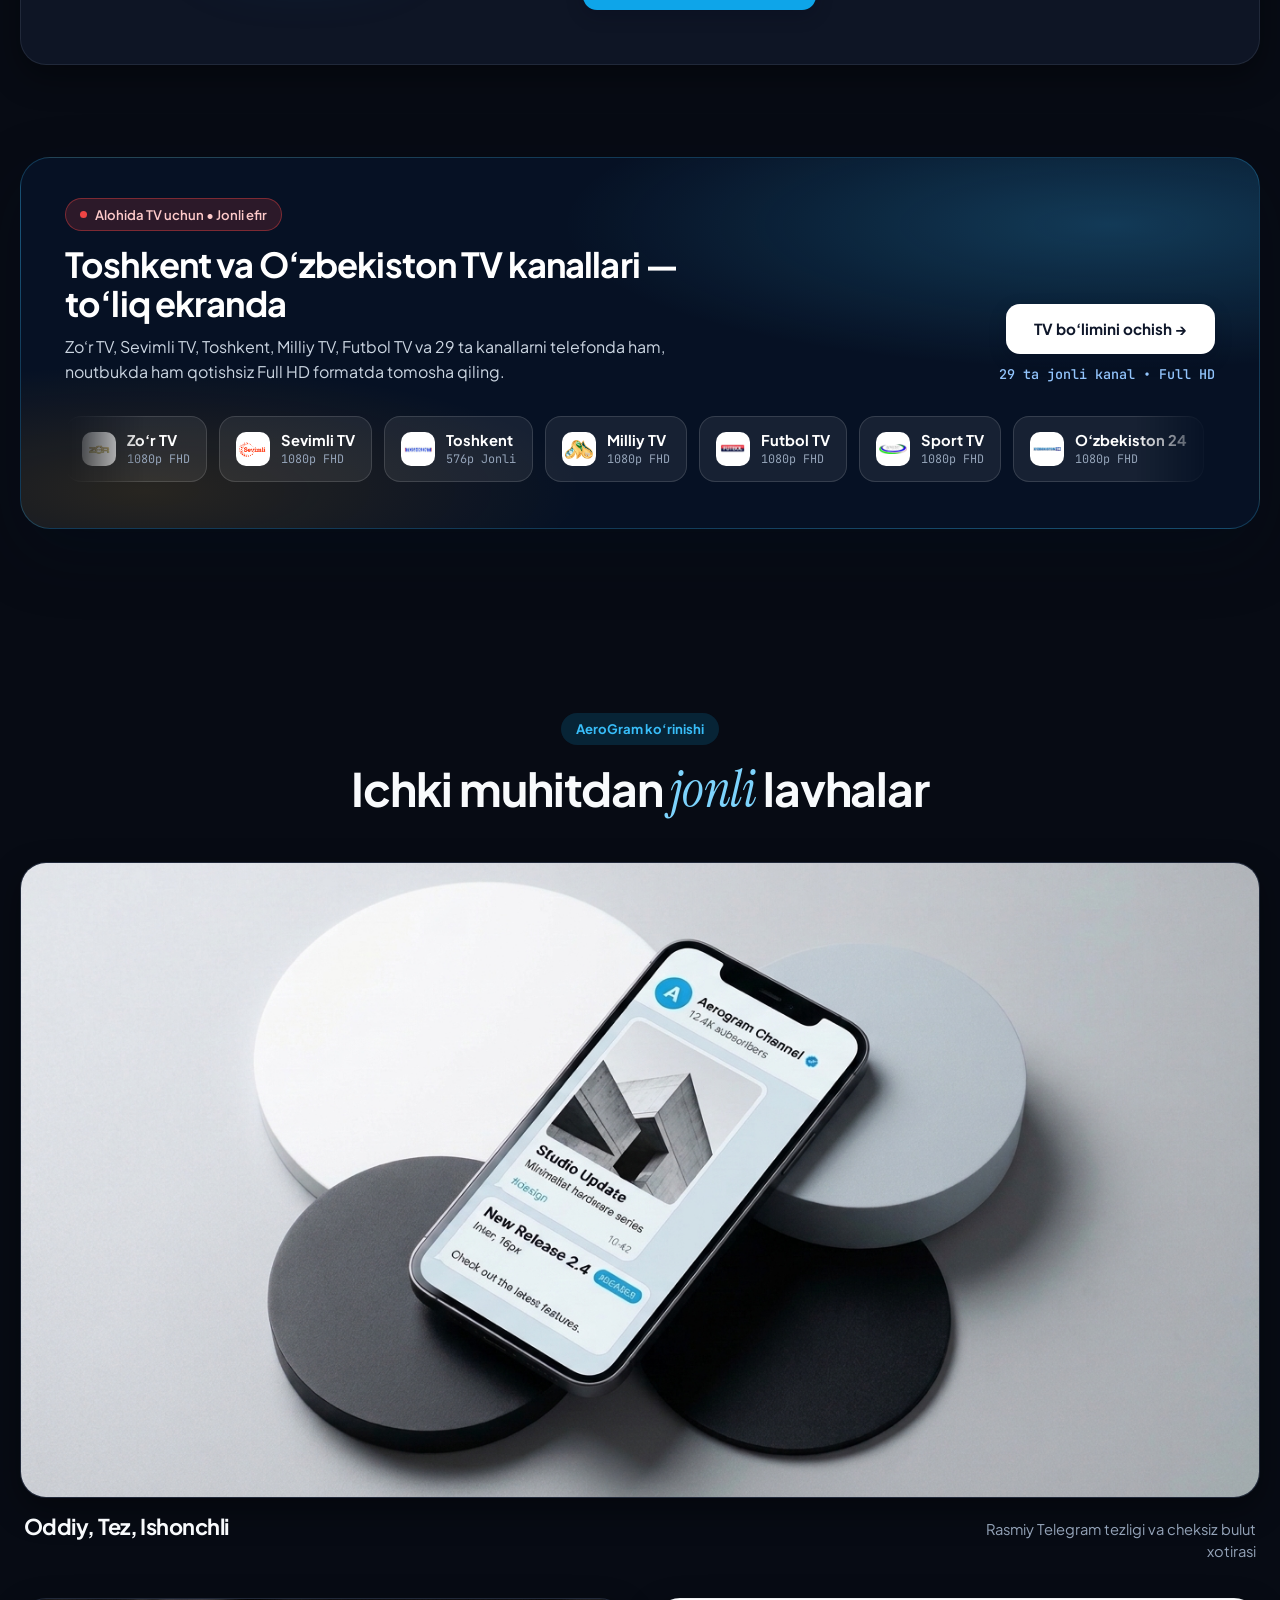
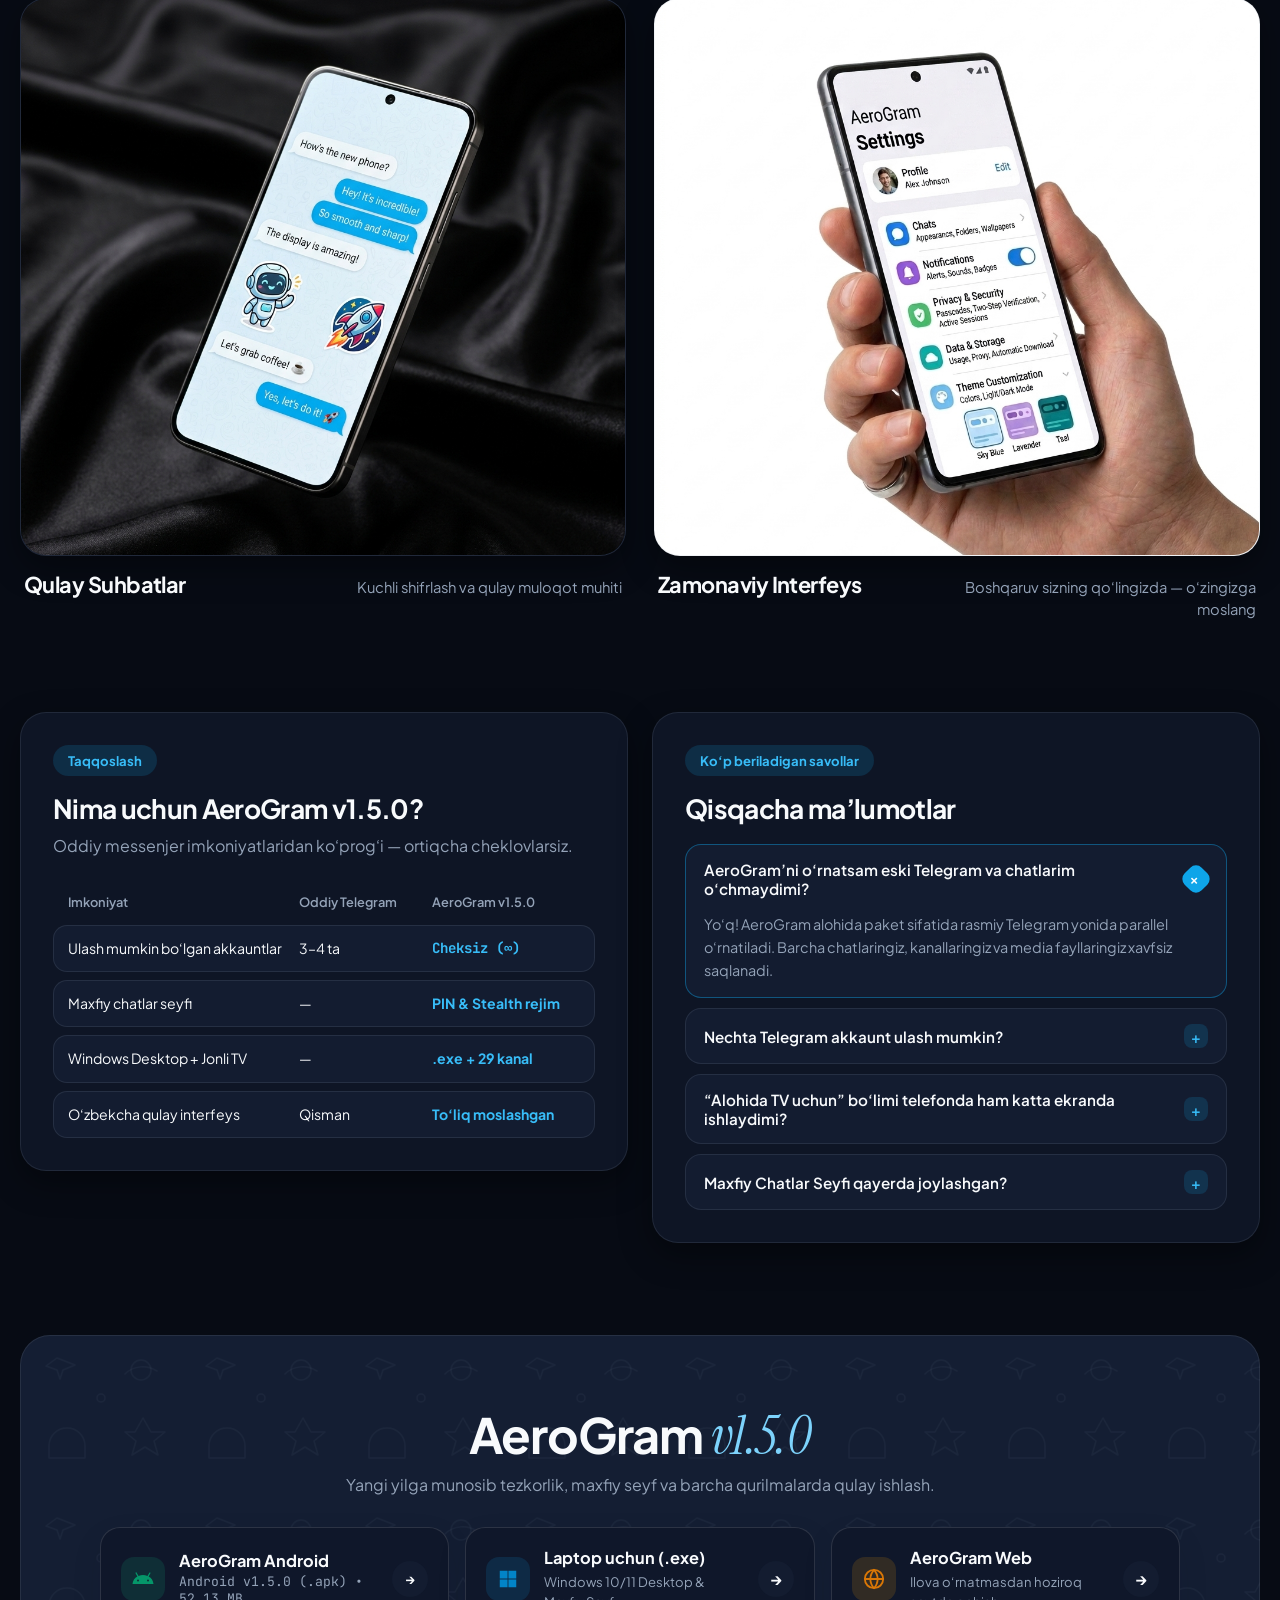
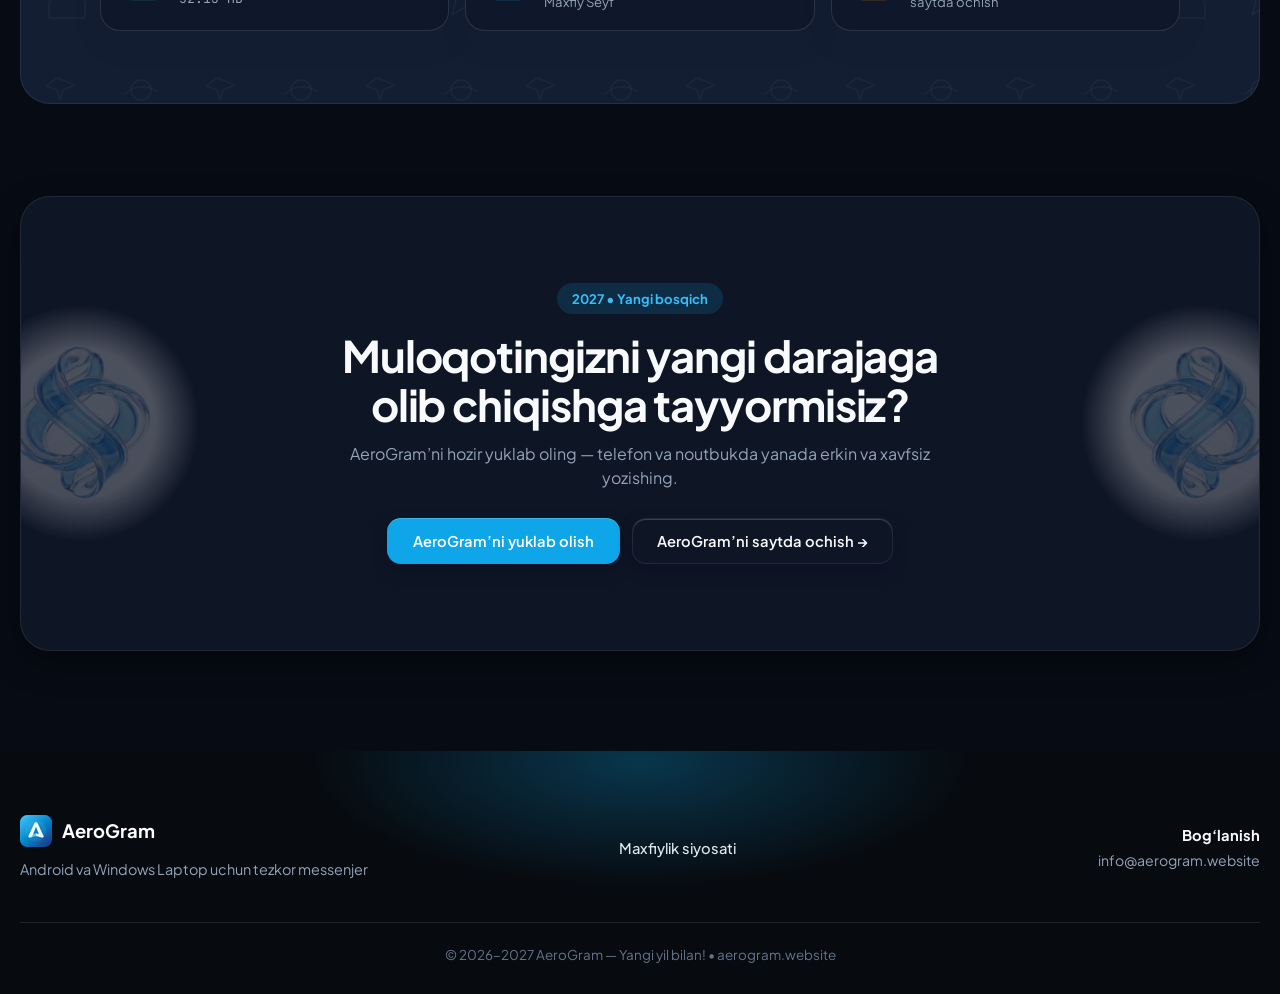
==== commit 84ac8f87: "AeroGram 2027 Grand Midnight auto-metamorphosis, server-synced UZT clock & 2027 Capsule Hub" ====
--- a/index.html
+++ b/index.html
@@ -192,7 +192,7 @@
         <div class="hero-stage-col reveal">
           <div class="hero-stage-shell">
             <div class="hero-aurora-ring" aria-hidden="true"></div>
-            <img src="assets/images/hero-hand.jpg" alt="Qo‘lda ushlab turilgan AeroGram ilovasi" class="hero-hand-img">
+            <img src="assets/images/hero-hand.jpg" data-src-2027="assets/images/2027/hero-2027.jpg" alt="Qo‘lda ushlab turilgan AeroGram ilovasi" class="hero-hand-img">
 
             <!-- Floating Card 1: Stealth Vault Pill -->
             <div class="hero-float-card hf-vault" aria-hidden="true">
@@ -375,6 +375,87 @@
                   <strong data-i18n="sb_sc2">Muhim Hujjatlar 2027</strong>
                   <small data-i18n="sb_sm2">Chiqqanda avtomatik qulflanadi</small>
                 </div>
+              </div>
+            </div>
+          </div>
+        </div>
+      </div>
+    </section>
+
+    <!-- Section 1.8: Exclusive 2027 Time Capsule (Locked until 01.01.2027 00:00 UZT, Auto-Unlocks at Midnight!) -->
+    <section id="capsule-2027" class="section section-light pt-0">
+      <div class="container">
+        <div class="capsule-2027-card reveal">
+          <!-- State A: Before 00:00 UZT -->
+          <div class="cap-locked">
+            <div class="cap-locked-grid">
+              <div>
+                <span class="cap-pill" data-i18n="cap_pill_locked">Yopiq 2027 Kapsulasi • 00:00 da ochiladi</span>
+                <h2 data-i18n="cap_title_locked">2027 kirishi bilan butun sayt yangi qiyofaga kiradi</h2>
+                <p class="muted-copy" data-i18n="cap_desc_locked">Toshkent vaqti bilan 01.01.2027 soat 00:00 da yangi 2027 oltin-zumrad dizayn, studiya rasmlari, 2027 Tabriknoma yaratuvchisi va Aurora boshqaruvi avtomatik ishga tushadi.</p>
+              </div>
+              <div class="cap-teaser-list">
+                <div class="cap-teaser-item">
+                  <span class="cap-t-ic"><svg width="18" height="18" viewBox="0 0 24 24" fill="none" stroke="currentColor" stroke-width="2"><rect x="3" y="3" width="18" height="18" rx="4"/><circle cx="8.5" cy="8.5" r="1.5"/><path d="M21 15l-5-5L5 21"/></svg></span>
+                  <div><strong data-i18n="cap_f1_t">Yangi 2027 Dizayn & Rasmlar</strong><small data-i18n="cap_f1_s">Sayt rasmlari va mavzusi avtomatik almashadi</small></div>
+                </div>
+                <div class="cap-teaser-item">
+                  <span class="cap-t-ic"><svg width="18" height="18" viewBox="0 0 24 24" fill="none" stroke="currentColor" stroke-width="2"><path d="M12 20h9"/><path d="M16.5 3.5a2.121 2.121 0 0 1 3 3L7 19l-4 1 1-4L16.5 3.5z"/></svg></span>
+                  <div><strong data-i18n="cap_f2_t">2027 Shaxsiy Tabriknoma Studiyasi</strong><small data-i18n="cap_f2_s">Ism yozib bayram kartasini PNG yuklab olish</small></div>
+                </div>
+                <div class="cap-teaser-item">
+                  <span class="cap-t-ic"><svg width="18" height="18" viewBox="0 0 24 24" fill="none" stroke="currentColor" stroke-width="2"><polygon points="12 2 15.09 8.26 22 9.27 17 14.14 18.18 21.02 12 17.77 5.82 21.02 7 14.14 2 9.27 8.91 8.26 12 2"/></svg></span>
+                  <div><strong data-i18n="cap_f3_t">Qirollik Aurora & Yangi Yil Sadosi</strong><small data-i18n="cap_f3_s">Jonli rang palitrasi va bayram mushaklari</small></div>
+                </div>
+              </div>
+            </div>
+          </div>
+
+          <!-- State B: Automatically Unlocked at 00:00 UZT -->
+          <div class="cap-unlocked">
+            <div class="cap-unlocked-head">
+              <div>
+                <span class="cap-pill" data-i18n="cap_pill_open">2027-Yil Xush Kelibsiz! • Maxsus Hub Ochildi</span>
+                <h2 data-i18n="cap_title_open">AeroGram 2027 Innovatsion Studiyasi</h2>
+              </div>
+              <div class="cap-aura-bar">
+                <button type="button" class="cap-aura-btn active" data-aura-set="emerald"><span class="cap-aura-dot" style="background:#10B981"></span><span data-i18n="aura_em">Zumrad</span></button>
+                <button type="button" class="cap-aura-btn" data-aura-set="gold"><span class="cap-aura-dot" style="background:#F59E0B"></span><span data-i18n="aura_gd">Oltin</span></button>
+                <button type="button" class="cap-aura-btn" data-aura-set="royal"><span class="cap-aura-dot" style="background:#6366F1"></span><span data-i18n="aura_ry">Qirollik</span></button>
+                <button type="button" class="cap-chime-btn" id="chime2027-btn" data-i18n="chime_btn">Bayram sadosi</button>
+              </div>
+            </div>
+
+            <div class="cap-studio-grid">
+              <div class="cap-studio-controls">
+                <div class="cap-field">
+                  <label for="card2027-name" data-i18n="card_label">Tabriknoma egasi ismi</label>
+                  <input type="text" id="card2027-name" maxlength="28" value="Aziz Do‘st" placeholder="Ism kiriting..." data-i18n-ph="card_ph">
+                </div>
+                <div class="cap-palettes">
+                  <button type="button" class="cap-pal-btn active" data-pal="emerald" data-i18n="aura_em">Zumrad</button>
+                  <button type="button" class="cap-pal-btn" data-pal="gold" data-i18n="aura_gd">Oltin</button>
+                  <button type="button" class="cap-pal-btn" data-pal="royal" data-i18n="aura_ry">Qirollik</button>
+                </div>
+                <button type="button" class="btn-white-pill" id="card2027-dl" data-i18n="card_dl">2027 Tabriknomani yuklash (PNG)</button>
+              </div>
+              <div class="cap-canvas-wrap">
+                <canvas id="card2027-canvas" width="960" height="500"></canvas>
+              </div>
+            </div>
+
+            <div class="cap-future-row">
+              <div class="cap-future-tile">
+                <strong data-i18n="fut1_t">Yashirin Seyf 2.0</strong>
+                <p data-i18n="fut1_d">Barmoq izi va PIN asosida ko‘rinmas dialoglar himoyasi.</p>
+              </div>
+              <div class="cap-future-tile">
+                <strong data-i18n="fut2_t">Desktop & Mobile Hamkorligi</strong>
+                <p data-i18n="fut2_d">Telefondan noutbukka soniya ichida fayl va sessiya uzatish.</p>
+              </div>
+              <div class="cap-future-tile">
+                <strong data-i18n="fut3_t">Full HD Jonli TV</strong>
+                <p data-i18n="fut3_d">29 ta O‘zbekiston kanallari kechikishsiz va reklamasiz efirda.</p>
               </div>
             </div>
           </div>
@@ -399,7 +480,7 @@
               <p data-i18n="bt1_d">Rasmiy Telegram bazasiga asoslangan muntazam sifat va tezlik yangilanishlari.</p>
             </div>
             <div class="bento-media">
-              <img src="assets/images/bento-update.jpg" alt="Doim yangi versiya">
+              <img src="assets/images/bento-update.jpg" data-src-2027="assets/images/2027/bento-2027.jpg" alt="Doim yangi versiya">
             </div>
           </div>
         </div>
@@ -584,7 +665,7 @@
         <div class="shot-stack">
           <article class="shot-card reveal">
             <div class="shot-frame shot-wide">
-              <img src="assets/images/showcase-wide.jpg" alt="AeroGram kanallar va tezkor interfeys">
+              <img src="assets/images/showcase-wide.jpg" data-src-2027="assets/images/2027/showcase-2027.jpg" alt="AeroGram kanallar va tezkor interfeys">
             </div>
             <div class="shot-meta">
               <h3 data-i18n="sc1_t">Oddiy, Tez, Ishonchli</h3>
--- a/css/festive-ui.css
+++ b/css/festive-ui.css
@@ -1,4 +1,4 @@
-/* AeroGram 2027 Dark Obsidian Studio Design System, Santa Brand Cap, Countdown & Light FX */
+/* AeroGram 2027 Obsidian Studio UI, Santa Cap -> 2027 Crown Morph, Tashkent 00:00 Clock & Era Metamorphosis */
 :root {
   --font-sans: 'Plus Jakarta Sans', 'Inter', system-ui, -apple-system, sans-serif;
   --font-serif: 'Instrument Serif', Georgia, serif;
@@ -11,14 +11,73 @@
   --ny-berry: #F43F5E;
 }
 
+/* Automatic 00:00 UZT 2027 Era Shift & Live Aura Presets */
 html[data-era="2027-live"] {
   --primary: #10B981;
   --primary-deep: #059669;
-  --ny-gold: #FBBF24;
-}
-
-body {
-  font-family: var(--font-sans);
+  --pill-bg: rgba(245, 158, 11, 0.16);
+  --pill-ink: #FBBF24;
+  --hero-bg: #04120F;
+}
+
+html[data-era="2027-live"][data-aura="gold"] {
+  --primary: #F59E0B;
+  --primary-deep: #D97706;
+  --pill-bg: rgba(251, 191, 36, 0.18);
+  --pill-ink: #FDE68A;
+}
+
+html[data-era="2027-live"][data-aura="royal"] {
+  --primary: #6366F1;
+  --primary-deep: #4F46E5;
+  --pill-bg: rgba(99, 102, 241, 0.2);
+  --pill-ink: #A5B4FC;
+}
+
+body { font-family: var(--font-sans); }
+
+/* Smooth Swap Crossfade for data-src-2027 Imagery */
+img[data-src-2027] {
+  transition: opacity 0.4s ease, transform 0.5s cubic-bezier(0.22, 1, 0.36, 1);
+}
+img.is-swapping-2027 { opacity: 0.12; }
+
+/* Full 2027 Hero & Navigation Atmosphere Transformation */
+html[data-era="2027-live"] .hero,
+html[data-era="2027-live"] .desk-hero {
+  background:
+    radial-gradient(ellipse 72% 62% at 78% 24%, rgba(251, 191, 36, 0.24), transparent 64%),
+    radial-gradient(ellipse 56% 52% at 18% 82%, rgba(16, 185, 129, 0.24), transparent 68%),
+    radial-gradient(circle at 50% 0%, rgba(245, 158, 11, 0.18), transparent 58%),
+    #04110E !important;
+}
+
+html[data-era="2027-live"][data-aura="royal"] .hero,
+html[data-era="2027-live"][data-aura="royal"] .desk-hero {
+  background:
+    radial-gradient(ellipse 72% 62% at 78% 24%, rgba(129, 140, 248, 0.28), transparent 64%),
+    radial-gradient(ellipse 56% 52% at 18% 82%, rgba(245, 158, 11, 0.2), transparent 68%),
+    #080B1E !important;
+}
+
+html[data-era="2027-live"] .nav-pill {
+  border-color: rgba(251, 191, 36, 0.34);
+  box-shadow: 0 12px 36px rgba(16, 185, 129, 0.16);
+}
+
+html[data-era="2027-live"] .hero-stage-shell {
+  border-color: rgba(251, 191, 36, 0.42);
+  box-shadow: 0 34px 90px rgba(16, 185, 129, 0.28), 0 0 60px rgba(245, 158, 11, 0.16);
+}
+
+html[data-era="2027-live"] .btn-nav-cta {
+  background: linear-gradient(135deg, #F59E0B, #059669);
+}
+
+html[data-era="2027-live"] .btn-white-pill {
+  background: linear-gradient(135deg, #FEF3C7, #FFFFFF);
+  color: #064E3B;
+  box-shadow: 0 12px 32px rgba(251, 191, 36, 0.26);
 }
 
 /* Top Reading Progress Bar */
@@ -36,7 +95,7 @@
   will-change: transform;
 }
 
-/* Ultra-Light Offscreen-Sprite Snow Canvas (Zero-lag on mobile & auto-paused on TV video play) */
+/* Ultra-Light Offscreen-Sprite Canvas (Auto-paused while TV plays) */
 #aero-snow-canvas {
   position: fixed;
   inset: 0;
@@ -54,19 +113,17 @@
   pointer-events: none !important;
 }
 
-/* Santa Hat ("Qalpoqcha") perched on top-left AeroGram Logo */
+/* Top-Left Logo Ornament: Santa Cap (Pre-2027) -> Golden Crown (At 00:00) */
 .brand-logo,
 .tv-brand-logo {
   position: relative;
   overflow: visible !important;
 }
 
-.brand-logo-festive::after {
-  display: none !important;
-  content: none !important;
-}
-
-.aero-santa-cap {
+.brand-logo-festive::after { display: none !important; content: none !important; }
+
+.aero-santa-cap,
+.aero-crown-2027 {
   position: absolute;
   top: -12px;
   left: -6px;
@@ -77,13 +134,23 @@
   transform: rotate(-13deg);
   transform-origin: 72% 85%;
   filter: drop-shadow(0 2px 4px rgba(0, 0, 0, 0.38));
-  transition: transform 0.25s cubic-bezier(0.22, 1, 0.36, 1);
-}
+  transition: transform 0.28s cubic-bezier(0.22, 1, 0.36, 1), opacity 0.25s ease;
+}
+
+.aero-crown-2027 {
+  top: -14px;
+  left: 2px;
+  width: 30px;
+  height: 22px;
+  transform: rotate(0deg);
+  display: none;
+}
+
+html[data-era="2027-live"] .aero-santa-cap { display: none; }
+html[data-era="2027-live"] .aero-crown-2027 { display: block; }
 
 .brand:hover .aero-santa-cap,
-.tv-brand:hover .aero-santa-cap {
-  transform: rotate(-5deg) scale(1.07);
-}
+.tv-brand:hover .aero-santa-cap { transform: rotate(-5deg) scale(1.07); }
 
 /* Editorial Display Italic Flourish */
 .serif-accent {
@@ -96,19 +163,11 @@
   color: #BAE6FD;
 }
 
-html[data-era="2027-live"] .serif-accent {
-  color: #FDE68A;
-}
-
-[data-theme="light"] .section-light .serif-accent {
-  color: var(--primary-deep, #0284C7);
-}
-
-[data-theme="dark"] .section-light .serif-accent {
-  color: #7DD3FC;
-}
-
-/* Sculpted Studio UI Buttons (Replacing generic pill clutter) */
+html[data-era="2027-live"] .serif-accent { color: #FDE68A; }
+[data-theme="light"] .section-light .serif-accent { color: var(--primary-deep, #0284C7); }
+[data-theme="dark"] .section-light .serif-accent { color: #7DD3FC; }
+
+/* Sculpted Studio UI Buttons */
 .btn-nav-cta,
 .btn-white-pill,
 .btn-dark-pill,
@@ -133,11 +192,9 @@
 .btn-hero-web:active,
 .btn-hero-tv:active,
 .tv-nav-btn:active,
-.fullscreen-cta-btn:active {
-  transform: translateY(1px) scale(0.985) !important;
-}
-
-/* Sculpted Nav Toggle Button */
+.fullscreen-cta-btn:active { transform: translateY(1px) scale(0.985) !important; }
+
+/* Festive FX Toggle */
 .ny-fx-toggle {
   display: inline-flex;
   align-items: center;
@@ -157,31 +214,13 @@
   transition: transform 0.18s ease, border-color 0.2s ease, opacity 0.2s ease;
 }
 
-[data-theme="light"] .ny-fx-toggle {
-  color: #B45309;
-  border-color: rgba(245, 158, 11, 0.42);
-}
-
-.ny-fx-toggle:hover {
-  transform: translateY(-1px);
-  border-color: rgba(245, 158, 11, 0.72);
-}
-
-.ny-fx-toggle svg {
-  width: 15px;
-  height: 15px;
-  flex-shrink: 0;
-}
-
-html[data-ny-fx="off"] .ny-fx-toggle {
-  opacity: 0.56;
-  filter: grayscale(0.75);
-}
-
-/* Uzbekistan 2027 Horological Countdown Capsule + Auto-Update State */
-.ny-countdown-mount {
-  margin-bottom: 18px;
-}
+[data-theme="light"] .ny-fx-toggle { color: #B45309; border-color: rgba(245, 158, 11, 0.42); }
+.ny-fx-toggle:hover { transform: translateY(-1px); border-color: rgba(245, 158, 11, 0.72); }
+.ny-fx-toggle svg { width: 15px; height: 15px; flex-shrink: 0; }
+html[data-ny-fx="off"] .ny-fx-toggle { opacity: 0.56; filter: grayscale(0.75); }
+
+/* Precision Uzbekistan (UTC+5) 2027 Horological Countdown Capsule */
+.ny-countdown-mount { margin-bottom: 18px; }
 
 .ny-countdown-bar {
   display: inline-flex;
@@ -190,24 +229,14 @@
   gap: 12px 16px;
   padding: 10px 14px;
   border-radius: 16px;
-  background: linear-gradient(135deg, rgba(15, 23, 42, 0.88), rgba(19, 30, 52, 0.86));
+  background: linear-gradient(135deg, rgba(15, 23, 42, 0.9), rgba(19, 30, 52, 0.88));
   border: 1px solid rgba(245, 158, 11, 0.34);
   box-shadow: inset 0 1px 0 rgba(255, 255, 255, 0.08), 0 12px 30px rgba(2, 6, 23, 0.32);
   color: #F8FAFC;
   max-width: 100%;
 }
 
-[data-theme="light"] .section-light .ny-countdown-bar {
-  background: #FFFFFF;
-  color: #0F172A;
-}
-
-.ny-cd-meta {
-  display: flex;
-  flex-direction: column;
-  gap: 2px;
-  min-width: 0;
-}
+.ny-cd-meta { display: flex; flex-direction: column; gap: 3px; min-width: 0; }
 
 .ny-cd-title-row {
   display: inline-flex;
@@ -217,10 +246,6 @@
   font-weight: 700;
   color: #FDE68A;
   letter-spacing: -0.01em;
-}
-
-[data-theme="light"] .tv-countdown-shell .ny-cd-title-row {
-  color: #B45309;
 }
 
 .ny-cd-dot {
@@ -232,21 +257,29 @@
   flex-shrink: 0;
 }
 
-.ny-cd-sub {
-  font-size: 0.72rem;
-  color: #94A3B8;
-  line-height: 1.3;
-}
-
-[data-theme="light"] .tv-countdown-shell .ny-cd-sub {
-  color: #475569;
-}
-
-.ny-cd-tiles {
-  display: inline-flex;
-  align-items: center;
-  gap: 6px;
-}
+.ny-cd-sub-row {
+  display: flex;
+  align-items: center;
+  flex-wrap: wrap;
+  gap: 8px;
+}
+
+.ny-cd-sub { font-size: 0.72rem; color: #94A3B8; line-height: 1.3; }
+
+.ny-uz-live-clock {
+  display: inline-flex;
+  align-items: center;
+  padding: 2px 7px;
+  border-radius: 6px;
+  background: rgba(56, 189, 248, 0.14);
+  border: 1px solid rgba(56, 189, 248, 0.28);
+  color: #7DD3FC;
+  font-family: var(--font-mono);
+  font-size: 0.68rem;
+  font-weight: 700;
+}
+
+.ny-cd-tiles { display: inline-flex; align-items: center; gap: 6px; }
 
 .ny-cd-unit {
   min-width: 44px;
@@ -258,12 +291,6 @@
   box-shadow: inset 0 1px 0 rgba(255, 255, 255, 0.08);
 }
 
-[data-theme="light"] .tv-countdown-shell .ny-cd-bar-light .ny-cd-unit,
-[data-theme="light"] .tv-countdown-shell .ny-cd-unit {
-  background: #F1F5F9;
-  border-color: #CBD5E1;
-}
-
 .ny-cd-val {
   display: block;
   font-family: var(--font-mono);
@@ -274,10 +301,6 @@
   color: #FFFFFF;
 }
 
-[data-theme="light"] .tv-countdown-shell .ny-cd-val {
-  color: #0F172A;
-}
-
 .ny-cd-lbl {
   display: block;
   font-size: 0.6rem;
@@ -288,23 +311,16 @@
   text-transform: uppercase;
 }
 
-[data-theme="light"] .tv-countdown-shell .ny-cd-lbl {
-  color: #0284C7;
-}
-
-.ny-cd-unit.is-tick .ny-cd-val {
-  animation: nyTickPop 0.24s cubic-bezier(0.22, 1, 0.36, 1);
-}
+.ny-cd-unit.is-tick .ny-cd-val { animation: nyTickPop 0.24s cubic-bezier(0.22, 1, 0.36, 1); }
 
 @keyframes nyTickPop {
   0% { transform: translate3d(0, -3px, 0); opacity: 0.65; }
   100% { transform: translate3d(0, 0, 0); opacity: 1; }
 }
 
-/* 00:00 Automatic 2027 Transformation State */
 .ny-countdown-bar.is-arrived {
-  border-color: rgba(16, 185, 129, 0.55);
-  background: linear-gradient(135deg, rgba(6, 78, 59, 0.9), rgba(15, 23, 42, 0.92), rgba(180, 83, 9, 0.38));
+  border-color: rgba(16, 185, 129, 0.6);
+  background: linear-gradient(135deg, rgba(6, 78, 59, 0.92), rgba(15, 23, 42, 0.94), rgba(180, 83, 9, 0.42));
 }
 
 .ny-countdown-bar.is-arrived .ny-cd-dot {
@@ -316,27 +332,19 @@
   display: inline-flex;
   align-items: center;
   gap: 8px;
-  padding: 6px 12px;
+  padding: 7px 12px;
   border-radius: 10px;
-  background: rgba(16, 185, 129, 0.2);
-  border: 1px solid rgba(52, 211, 153, 0.48);
+  background: rgba(16, 185, 129, 0.22);
+  border: 1px solid rgba(52, 211, 153, 0.5);
   color: #A7F3D0;
   font-family: var(--font-mono);
   font-size: 0.78rem;
   font-weight: 700;
 }
 
-/* Compact TV Workspace Countdown Strip */
-.ny-countdown-mount.is-compact {
-  width: min(1440px, calc(100% - 32px));
-  margin: 12px auto 0;
-}
-
-.ny-countdown-mount.is-compact .ny-countdown-bar {
-  width: 100%;
-  justify-content: space-between;
-  padding: 8px 14px;
-}
+/* Compact TV Strip */
+.ny-countdown-mount.is-compact { width: min(1440px, calc(100% - 32px)); margin: 12px auto 0; }
+.ny-countdown-mount.is-compact .ny-countdown-bar { width: 100%; justify-content: space-between; padding: 8px 14px; }
 
 [data-theme="light"] .ny-countdown-mount.is-compact .ny-countdown-bar {
   background: #FFFFFF;
@@ -344,27 +352,229 @@
   border-color: rgba(245, 158, 11, 0.45);
   box-shadow: 0 4px 16px rgba(15, 23, 42, 0.06);
 }
-
-[data-theme="light"] .ny-countdown-mount.is-compact .ny-cd-title-row {
-  color: #B45309;
-}
-
-[data-theme="light"] .ny-countdown-mount.is-compact .ny-cd-sub {
-  color: #475569;
-}
-
-[data-theme="light"] .ny-countdown-mount.is-compact .ny-cd-unit {
-  background: #F1F5F9;
-  border-color: #CBD5E1;
-}
-
-[data-theme="light"] .ny-countdown-mount.is-compact .ny-cd-val {
-  color: #0F172A;
-}
-
-[data-theme="light"] .ny-countdown-mount.is-compact .ny-cd-lbl {
-  color: #0284C7;
-}
+[data-theme="light"] .ny-countdown-mount.is-compact .ny-cd-title-row { color: #B45309; }
+[data-theme="light"] .ny-countdown-mount.is-compact .ny-cd-sub { color: #475569; }
+[data-theme="light"] .ny-countdown-mount.is-compact .ny-uz-live-clock { color: #0369A1; background: #E0F2FE; }
+[data-theme="light"] .ny-countdown-mount.is-compact .ny-cd-unit { background: #F1F5F9; border-color: #CBD5E1; }
+[data-theme="light"] .ny-countdown-mount.is-compact .ny-cd-val { color: #0F172A; }
+[data-theme="light"] .ny-countdown-mount.is-compact .ny-cd-lbl { color: #0284C7; }
+
+/* Exclusive 2027 Interactive Time Capsule Hub (#capsule-2027) */
+.capsule-2027-card {
+  position: relative;
+  border-radius: 30px;
+  padding: 40px 44px;
+  background:
+    radial-gradient(ellipse 68% 60% at 88% 15%, rgba(245, 158, 11, 0.16), transparent 60%),
+    radial-gradient(ellipse 55% 55% at 10% 85%, rgba(16, 185, 129, 0.14), transparent 65%),
+    var(--surface);
+  border: 1px solid rgba(245, 158, 11, 0.34);
+  box-shadow: var(--shadow-card);
+  overflow: hidden;
+}
+
+html[data-era="2027-live"] .capsule-2027-card {
+  border-color: rgba(16, 185, 129, 0.52);
+  background:
+    radial-gradient(ellipse 70% 62% at 85% 15%, rgba(251, 191, 36, 0.2), transparent 62%),
+    radial-gradient(ellipse 58% 58% at 12% 85%, rgba(16, 185, 129, 0.2), transparent 65%),
+    #061412;
+  color: #F8FAFC;
+}
+
+.cap-unlocked { display: none; }
+html[data-era="2027-live"] .cap-locked { display: none; }
+html[data-era="2027-live"] .cap-unlocked { display: block; }
+
+.cap-locked-grid {
+  display: grid;
+  grid-template-columns: 1.15fr 0.85fr;
+  gap: 32px;
+  align-items: center;
+}
+
+.cap-pill {
+  display: inline-flex;
+  align-items: center;
+  gap: 8px;
+  padding: 6px 14px;
+  border-radius: 9999px;
+  background: rgba(245, 158, 11, 0.16);
+  border: 1px solid rgba(245, 158, 11, 0.42);
+  color: #FBBF24;
+  font-size: 0.8rem;
+  font-weight: 700;
+  margin-bottom: 14px;
+}
+
+.cap-locked-grid h2,
+.cap-unlocked-head h2 {
+  font-size: clamp(1.75rem, 3vw, 2.5rem);
+  margin-bottom: 12px;
+}
+
+.cap-teaser-list {
+  display: grid;
+  grid-template-columns: 1fr;
+  gap: 10px;
+}
+
+.cap-teaser-item {
+  display: flex;
+  align-items: center;
+  gap: 12px;
+  padding: 13px 15px;
+  border-radius: 16px;
+  background: var(--surface-soft);
+  border: 1px solid var(--border);
+}
+
+.cap-t-ic {
+  width: 36px;
+  height: 36px;
+  border-radius: 11px;
+  background: rgba(245, 158, 11, 0.16);
+  color: #F59E0B;
+  display: inline-flex;
+  align-items: center;
+  justify-content: center;
+  flex-shrink: 0;
+}
+
+.cap-teaser-item strong { display: block; font-size: 0.92rem; }
+.cap-teaser-item small { display: block; font-size: 0.78rem; color: var(--ink-muted); }
+
+/* Unlocked Interactive 2027 Hub */
+.cap-unlocked-head {
+  display: flex;
+  justify-content: space-between;
+  align-items: flex-end;
+  gap: 20px;
+  flex-wrap: wrap;
+  margin-bottom: 28px;
+}
+
+.cap-aura-bar {
+  display: flex;
+  align-items: center;
+  gap: 8px;
+  flex-wrap: wrap;
+}
+
+.cap-aura-btn,
+.cap-chime-btn {
+  display: inline-flex;
+  align-items: center;
+  gap: 7px;
+  height: 38px;
+  padding: 0 14px;
+  border-radius: 12px;
+  border: 1px solid rgba(255, 255, 255, 0.16);
+  background: rgba(255, 255, 255, 0.06);
+  color: #F8FAFC;
+  font-family: inherit;
+  font-size: 0.82rem;
+  font-weight: 600;
+  cursor: pointer;
+}
+
+.cap-aura-btn.active {
+  border-color: #FBBF24;
+  background: rgba(245, 158, 11, 0.24);
+  color: #FEF3C7;
+}
+
+.cap-aura-dot {
+  width: 10px;
+  height: 10px;
+  border-radius: 50%;
+}
+
+.cap-studio-grid {
+  display: grid;
+  grid-template-columns: 0.92fr 1.08fr;
+  gap: 26px;
+  align-items: center;
+  margin-bottom: 24px;
+}
+
+.cap-studio-controls {
+  display: flex;
+  flex-direction: column;
+  gap: 14px;
+}
+
+.cap-field label {
+  display: block;
+  font-size: 0.8rem;
+  font-weight: 700;
+  color: #94A3B8;
+  margin-bottom: 6px;
+}
+
+.cap-field input {
+  width: 100%;
+  height: 44px;
+  padding: 0 14px;
+  border-radius: 12px;
+  border: 1px solid rgba(255, 255, 255, 0.16);
+  background: rgba(255, 255, 255, 0.07);
+  color: #FFFFFF;
+  font-family: inherit;
+  font-size: 0.94rem;
+  outline: none;
+}
+
+.cap-palettes { display: flex; gap: 8px; flex-wrap: wrap; }
+
+.cap-pal-btn {
+  height: 36px;
+  padding: 0 13px;
+  border-radius: 10px;
+  border: 1px solid rgba(255, 255, 255, 0.16);
+  background: rgba(255, 255, 255, 0.05);
+  color: #E2E8F0;
+  font-family: inherit;
+  font-size: 0.8rem;
+  font-weight: 600;
+  cursor: pointer;
+}
+
+.cap-pal-btn.active {
+  background: #10B981;
+  border-color: #10B981;
+  color: #FFFFFF;
+}
+
+.cap-canvas-wrap {
+  border-radius: 20px;
+  overflow: hidden;
+  border: 1px solid rgba(251, 191, 36, 0.35);
+  background: #040D0B;
+  box-shadow: 0 22px 48px rgba(0, 0, 0, 0.45);
+}
+
+#card2027-canvas {
+  width: 100%;
+  height: auto;
+  display: block;
+}
+
+.cap-future-row {
+  display: grid;
+  grid-template-columns: repeat(3, minmax(0, 1fr));
+  gap: 14px;
+}
+
+.cap-future-tile {
+  padding: 16px;
+  border-radius: 18px;
+  background: rgba(255, 255, 255, 0.05);
+  border: 1px solid rgba(255, 255, 255, 0.12);
+}
+
+.cap-future-tile strong { display: block; font-size: 0.94rem; color: #FDE68A; margin-bottom: 4px; }
+.cap-future-tile p { font-size: 0.82rem; color: #CBD5E1; line-height: 1.45; }
 
 /* Interactive Catenary Holiday Garland */
 .ny-garland-slot {
@@ -401,7 +611,6 @@
   color: #F8FAFC;
   border: 1px solid rgba(148, 163, 184, 0.28);
   box-shadow: 0 2px 0 rgba(0, 0, 0, 0.55), inset 0 1px 0 rgba(255, 255, 255, 0.1);
-  transition: transform 0.14s ease, border-color 0.14s ease;
 }
 
 [data-theme="light"] .aero-kbd {
@@ -411,33 +620,12 @@
   box-shadow: 0 2px 0 rgba(15, 23, 42, 0.16), inset 0 1px 0 #FFFFFF;
 }
 
-.hero .aero-kbd,
-.desk-hero .aero-kbd {
-  background: rgba(15, 23, 42, 0.92);
-  color: #E2E8F0;
-  border-color: rgba(148, 163, 184, 0.35);
-}
-
-.aero-kbd.is-pressed {
-  transform: translateY(2px);
-  border-color: #38BDF8;
-  color: #38BDF8;
-}
-
-.mono-metric {
-  font-family: var(--font-mono);
-  font-variant-numeric: tabular-nums;
-}
-
-/* Lightweight 3D Card Tilt (Fine Pointer Desktop Only) */
-[data-tilt] {
-  position: relative;
-  transition: transform 0.26s cubic-bezier(0.22, 1, 0.36, 1), border-color 0.24s ease, box-shadow 0.24s ease;
-}
-
+.aero-kbd.is-pressed { transform: translateY(2px); border-color: #38BDF8; color: #38BDF8; }
+.mono-metric { font-family: var(--font-mono); font-variant-numeric: tabular-nums; }
+
+[data-tilt] { position: relative; transition: transform 0.26s cubic-bezier(0.22, 1, 0.36, 1), border-color 0.24s ease, box-shadow 0.24s ease; }
 [data-tilt] > * { position: relative; z-index: 2; }
 
-/* Infinite Kinetic Channel Marquee */
 .marquee-viewport {
   position: relative;
   overflow: hidden;
@@ -446,74 +634,16 @@
   -webkit-mask-image: linear-gradient(to right, transparent 0%, #000 7%, #000 93%, transparent 100%);
   mask-image: linear-gradient(to right, transparent 0%, #000 7%, #000 93%, transparent 100%);
 }
-
-.marquee-track {
-  display: flex;
-  gap: 12px;
-  width: max-content;
-  animation: aeroMarquee 36s linear infinite;
-}
-
+.marquee-track { display: flex; gap: 12px; width: max-content; animation: aeroMarquee 36s linear infinite; }
 .marquee-viewport:hover .marquee-track { animation-play-state: paused; }
-
-@keyframes aeroMarquee {
-  0% { transform: translate3d(0, 0, 0); }
-  100% { transform: translate3d(-50%, 0, 0); }
-}
-
-/* Smooth CSS Grid Accordion */
-.faq-acc-item {
-  border-radius: 16px;
-  background: var(--surface-soft);
-  border: 1px solid var(--border);
-  overflow: hidden;
-  transition: border-color 0.2s ease;
-}
-
+@keyframes aeroMarquee { 0% { transform: translate3d(0, 0, 0); } 100% { transform: translate3d(-50%, 0, 0); } }
+
+.faq-acc-item { border-radius: 16px; background: var(--surface-soft); border: 1px solid var(--border); overflow: hidden; }
 .faq-acc-item.is-open { border-color: rgba(14, 165, 233, 0.42); }
-
-.faq-acc-trigger {
-  width: 100%;
-  border: none;
-  background: transparent;
-  color: var(--ink);
-  padding: 15px 18px;
-  display: flex;
-  align-items: center;
-  justify-content: space-between;
-  gap: 14px;
-  text-align: left;
-  font-family: inherit;
-  font-size: 0.95rem;
-  font-weight: 600;
-  cursor: pointer;
-}
-
-.faq-acc-plus {
-  width: 24px;
-  height: 24px;
-  border-radius: 8px;
-  background: var(--pill-bg);
-  color: var(--pill-ink);
-  display: inline-flex;
-  align-items: center;
-  justify-content: center;
-  flex-shrink: 0;
-  transition: transform 0.24s ease, background 0.2s ease;
-}
-
-.faq-acc-item.is-open .faq-acc-plus {
-  transform: rotate(45deg);
-  background: var(--primary);
-  color: #FFFFFF;
-}
-
-.faq-acc-panel {
-  display: grid;
-  grid-template-rows: 0fr;
-  transition: grid-template-rows 0.3s cubic-bezier(0.22, 1, 0.36, 1);
-}
-
+.faq-acc-trigger { width: 100%; border: none; background: transparent; color: var(--ink); padding: 15px 18px; display: flex; align-items: center; justify-content: space-between; gap: 14px; text-align: left; font-family: inherit; font-size: 0.95rem; font-weight: 600; cursor: pointer; }
+.faq-acc-plus { width: 24px; height: 24px; border-radius: 8px; background: var(--pill-bg); color: var(--pill-ink); display: inline-flex; align-items: center; justify-content: center; flex-shrink: 0; transition: transform 0.24s ease, background 0.2s ease; }
+.faq-acc-item.is-open .faq-acc-plus { transform: rotate(45deg); background: var(--primary); color: #FFFFFF; }
+.faq-acc-panel { display: grid; grid-template-rows: 0fr; transition: grid-template-rows 0.3s cubic-bezier(0.22, 1, 0.36, 1); }
 .faq-acc-item.is-open .faq-acc-panel { grid-template-rows: 1fr; }
 .faq-acc-inner { overflow: hidden; }
 .faq-acc-inner p { padding: 0 18px 16px; font-size: 0.9rem; color: var(--ink-muted); line-height: 1.58; }
@@ -522,13 +652,18 @@
 @keyframes aeroFloatB { 0%, 100% { transform: translateY(0px); } 50% { transform: translateY(6px); } }
 @keyframes aeroEq { 0%, 100% { height: 4px; } 50% { height: 15px; } }
 @keyframes aeroScanLaser { 0% { top: 8%; opacity: 0.3; } 50% { top: 84%; opacity: 1; } 100% { top: 8%; opacity: 0.3; } }
+
+@media (max-width: 1020px) {
+  .cap-locked-grid, .cap-studio-grid, .cap-future-row { grid-template-columns: 1fr; }
+}
 
 @media (max-width: 640px) {
   .ny-countdown-mount.is-compact { width: calc(100% - 16px); margin-top: 8px; }
   .ny-countdown-bar { width: 100%; padding: 9px 11px; gap: 9px 10px; }
   .ny-cd-unit { min-width: 40px; padding: 4px 5px; }
   .ny-cd-val { font-size: 0.88rem; }
-  .aero-santa-cap { top: -10px; left: -5px; width: 25px; height: 20px; }
+  .aero-santa-cap, .aero-crown-2027 { top: -10px; left: -4px; width: 24px; height: 19px; }
+  .capsule-2027-card { padding: 24px 18px; }
 }
 
 @media (prefers-reduced-motion: reduce) {
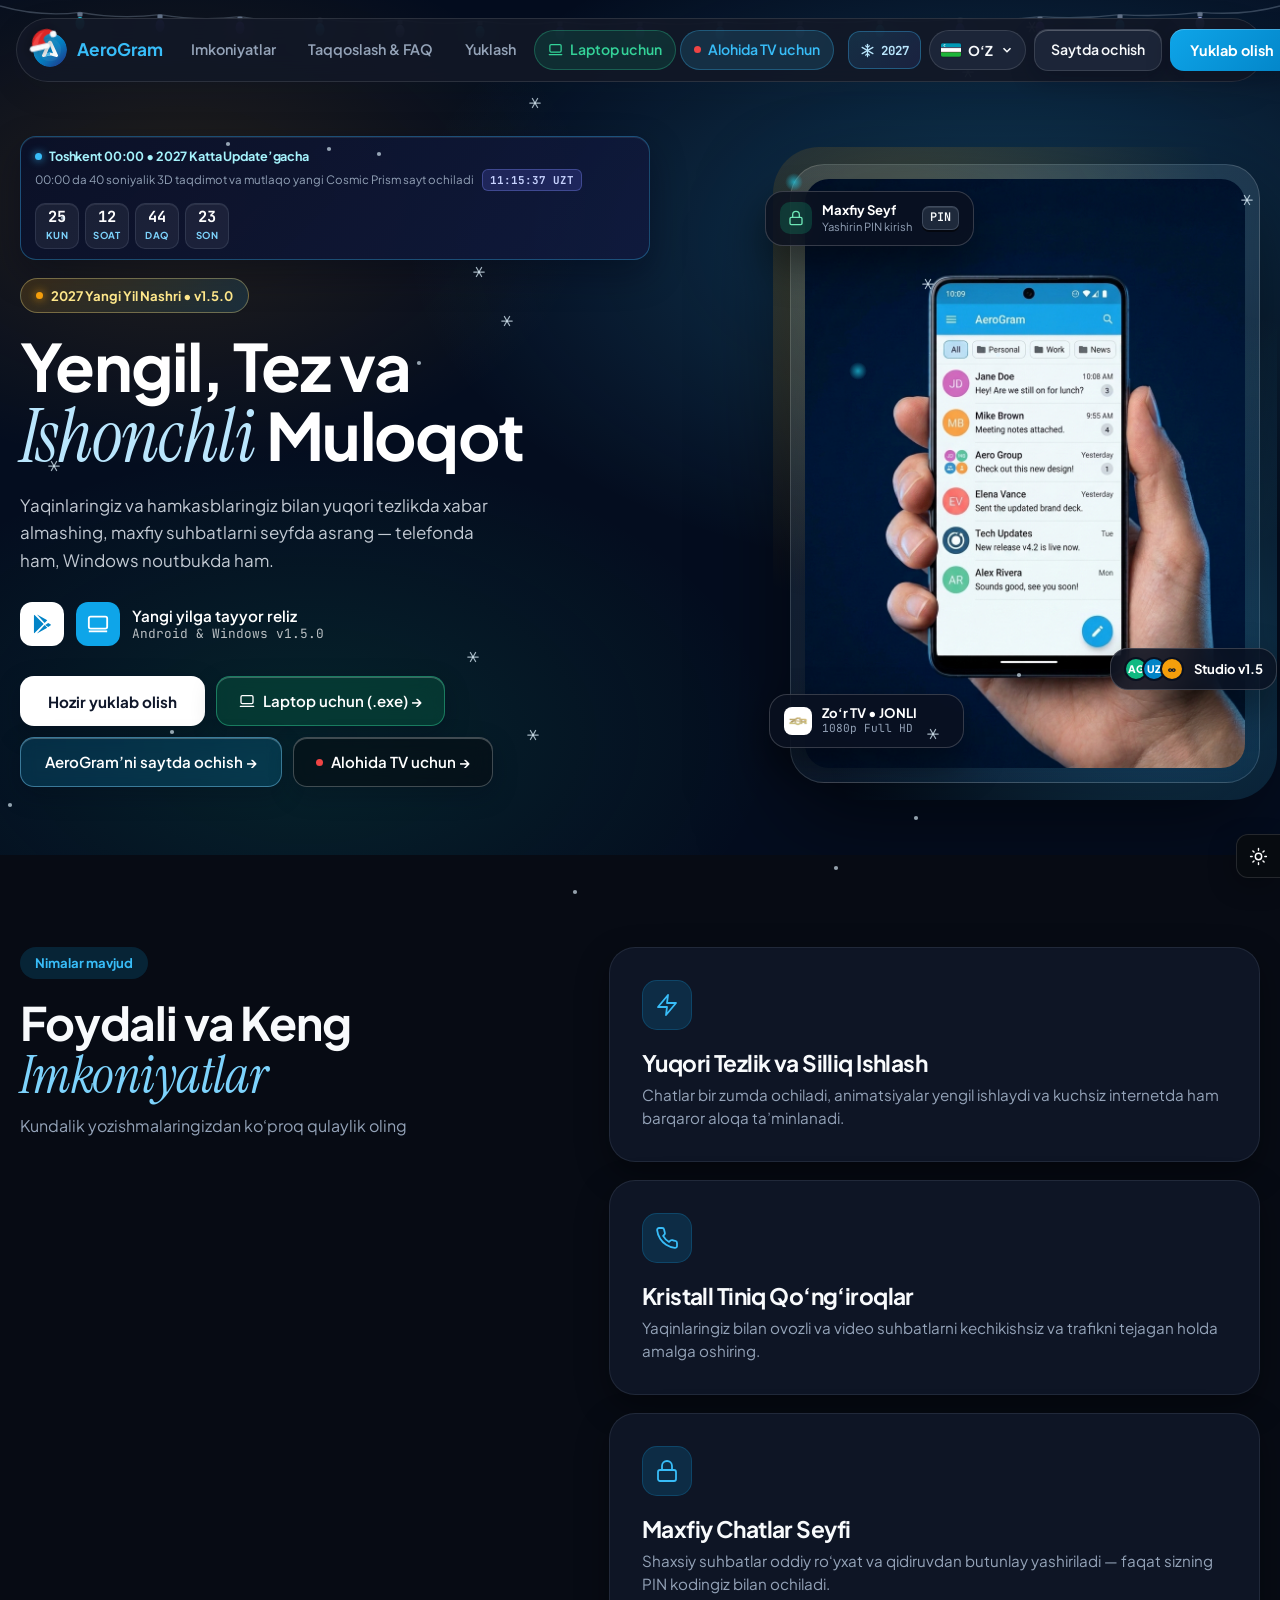
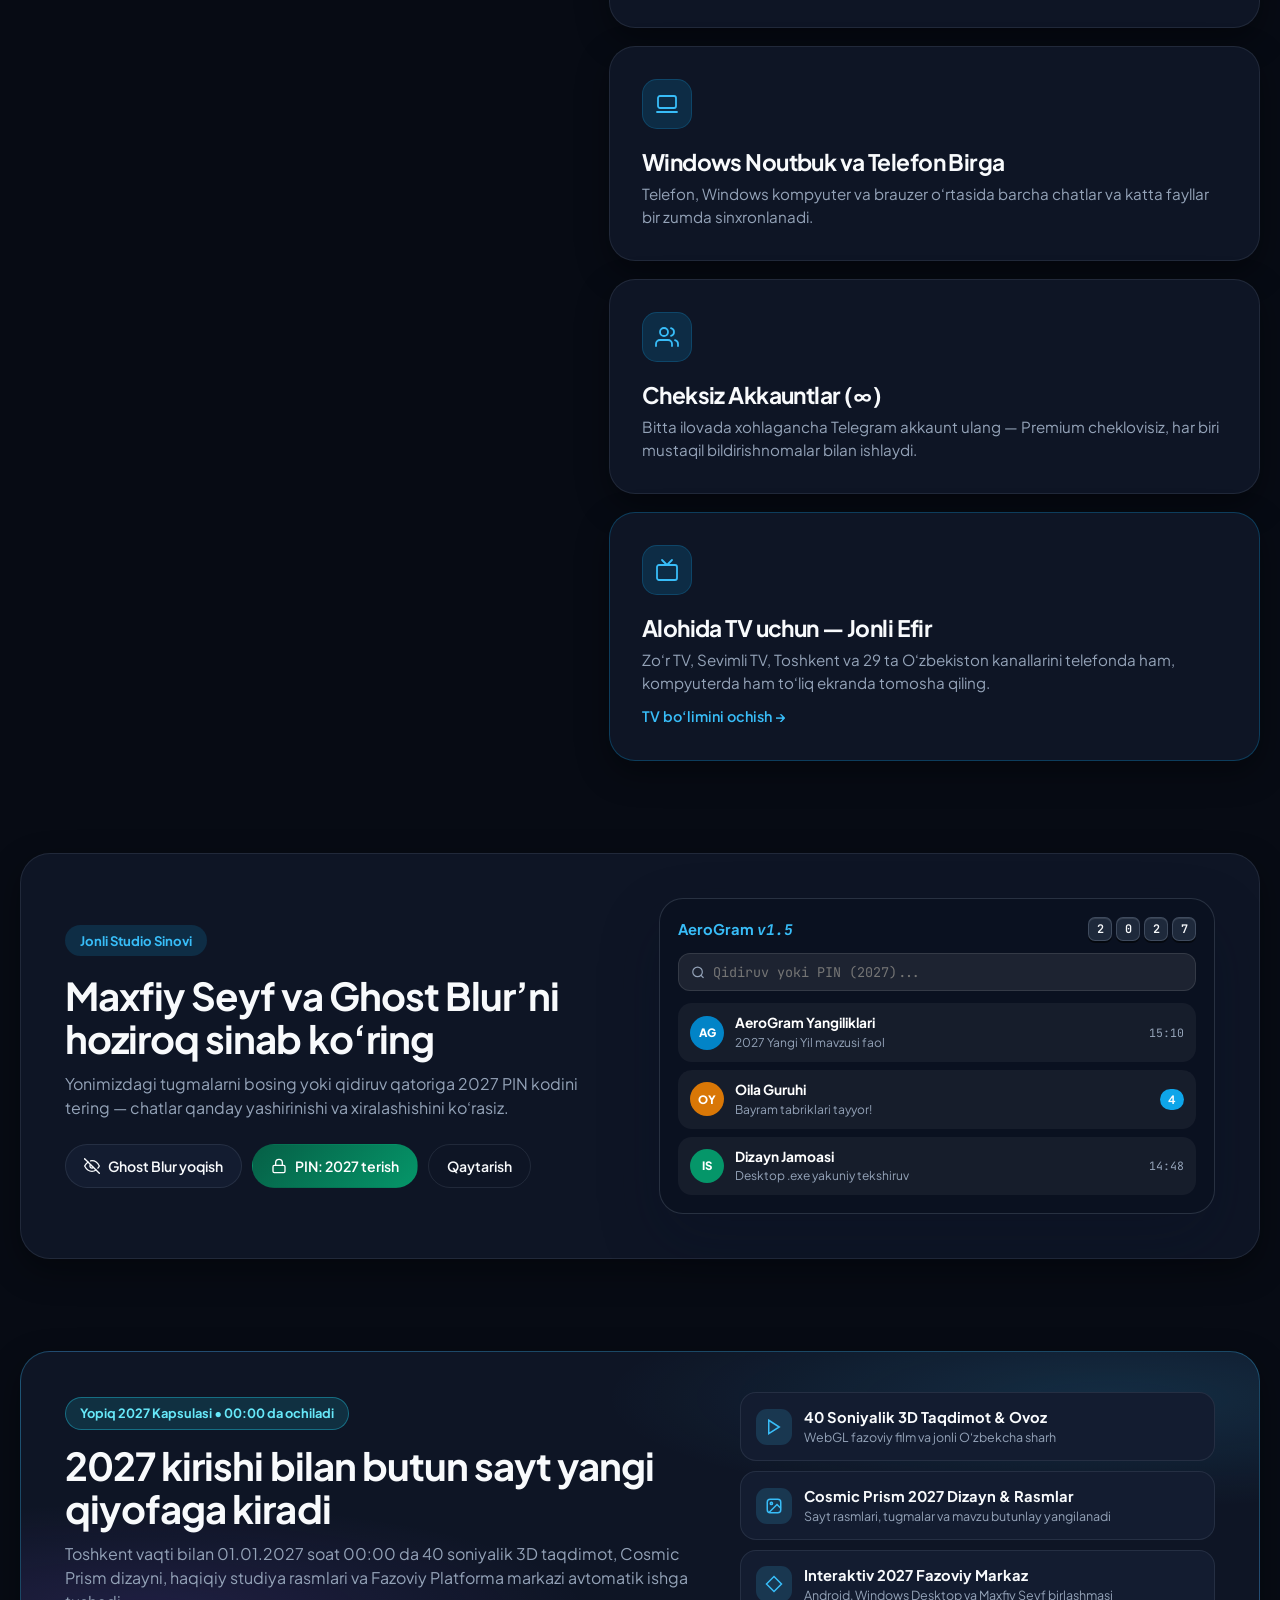
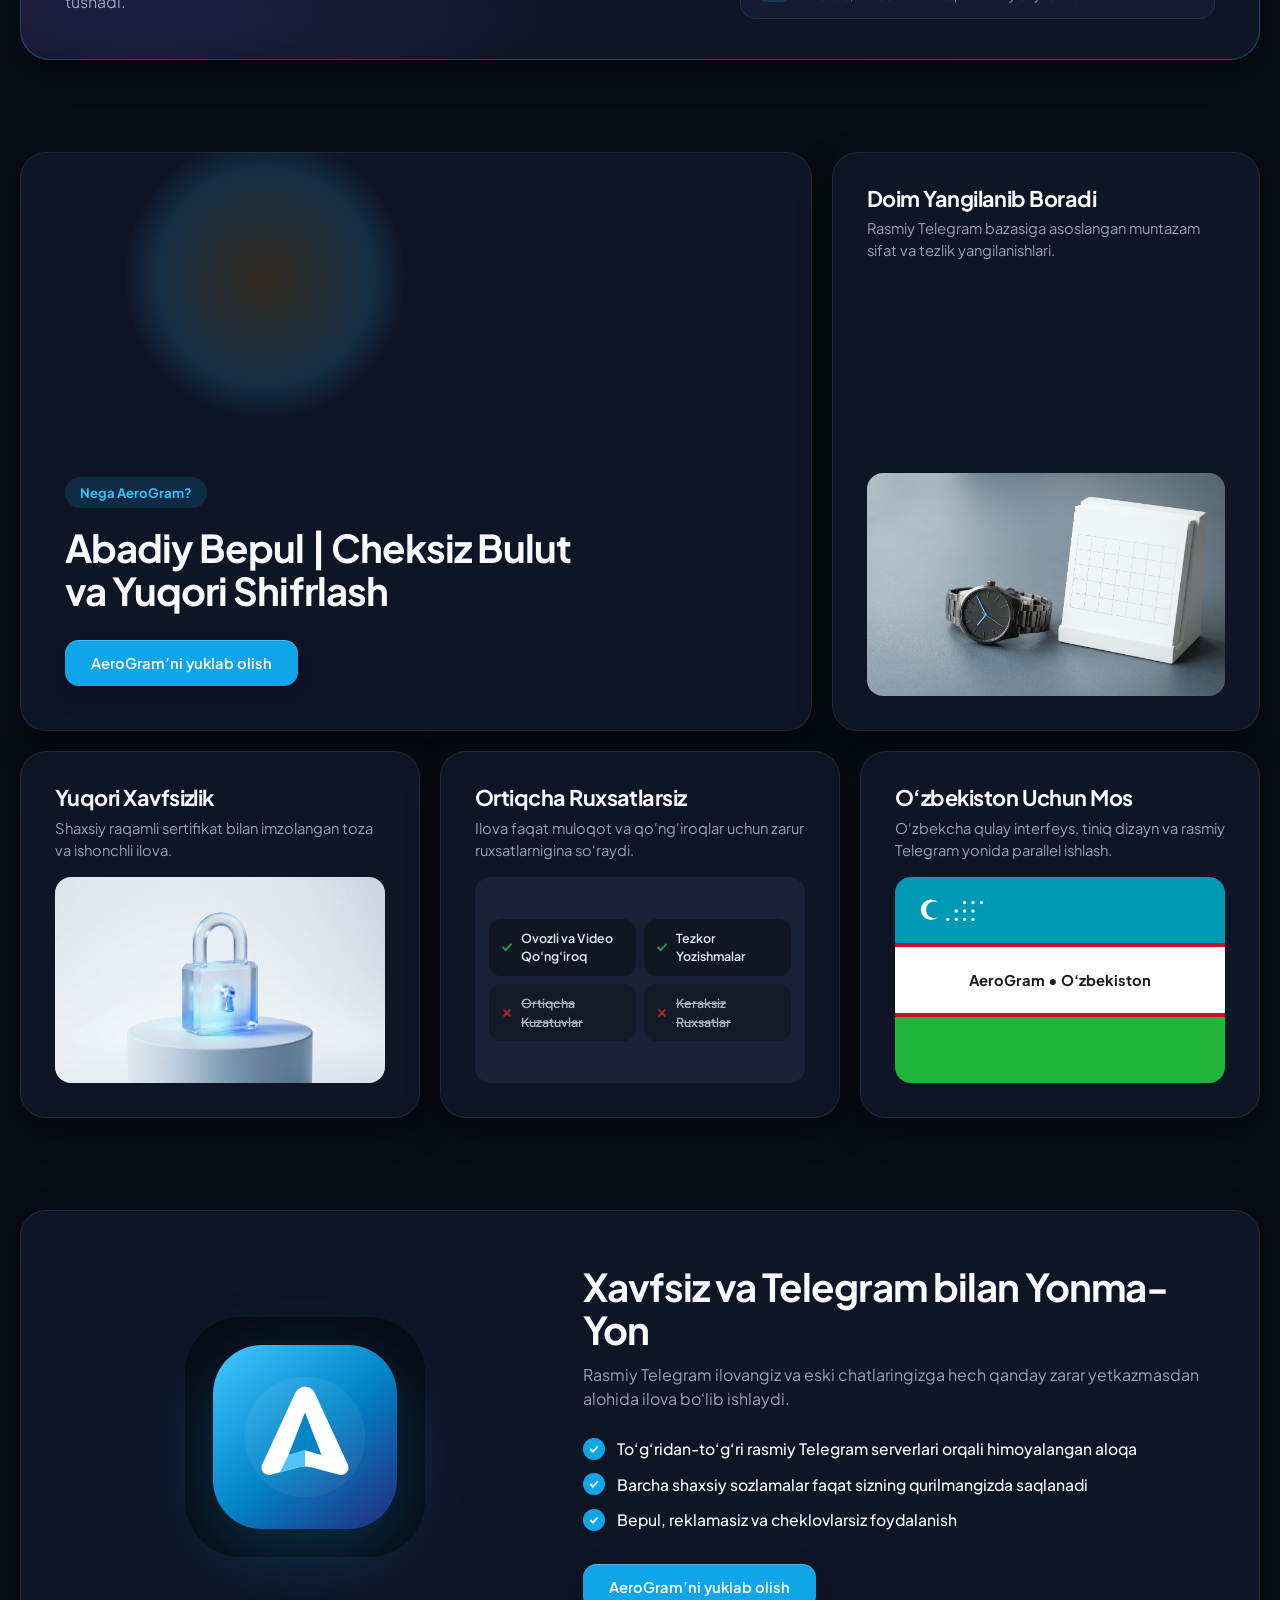
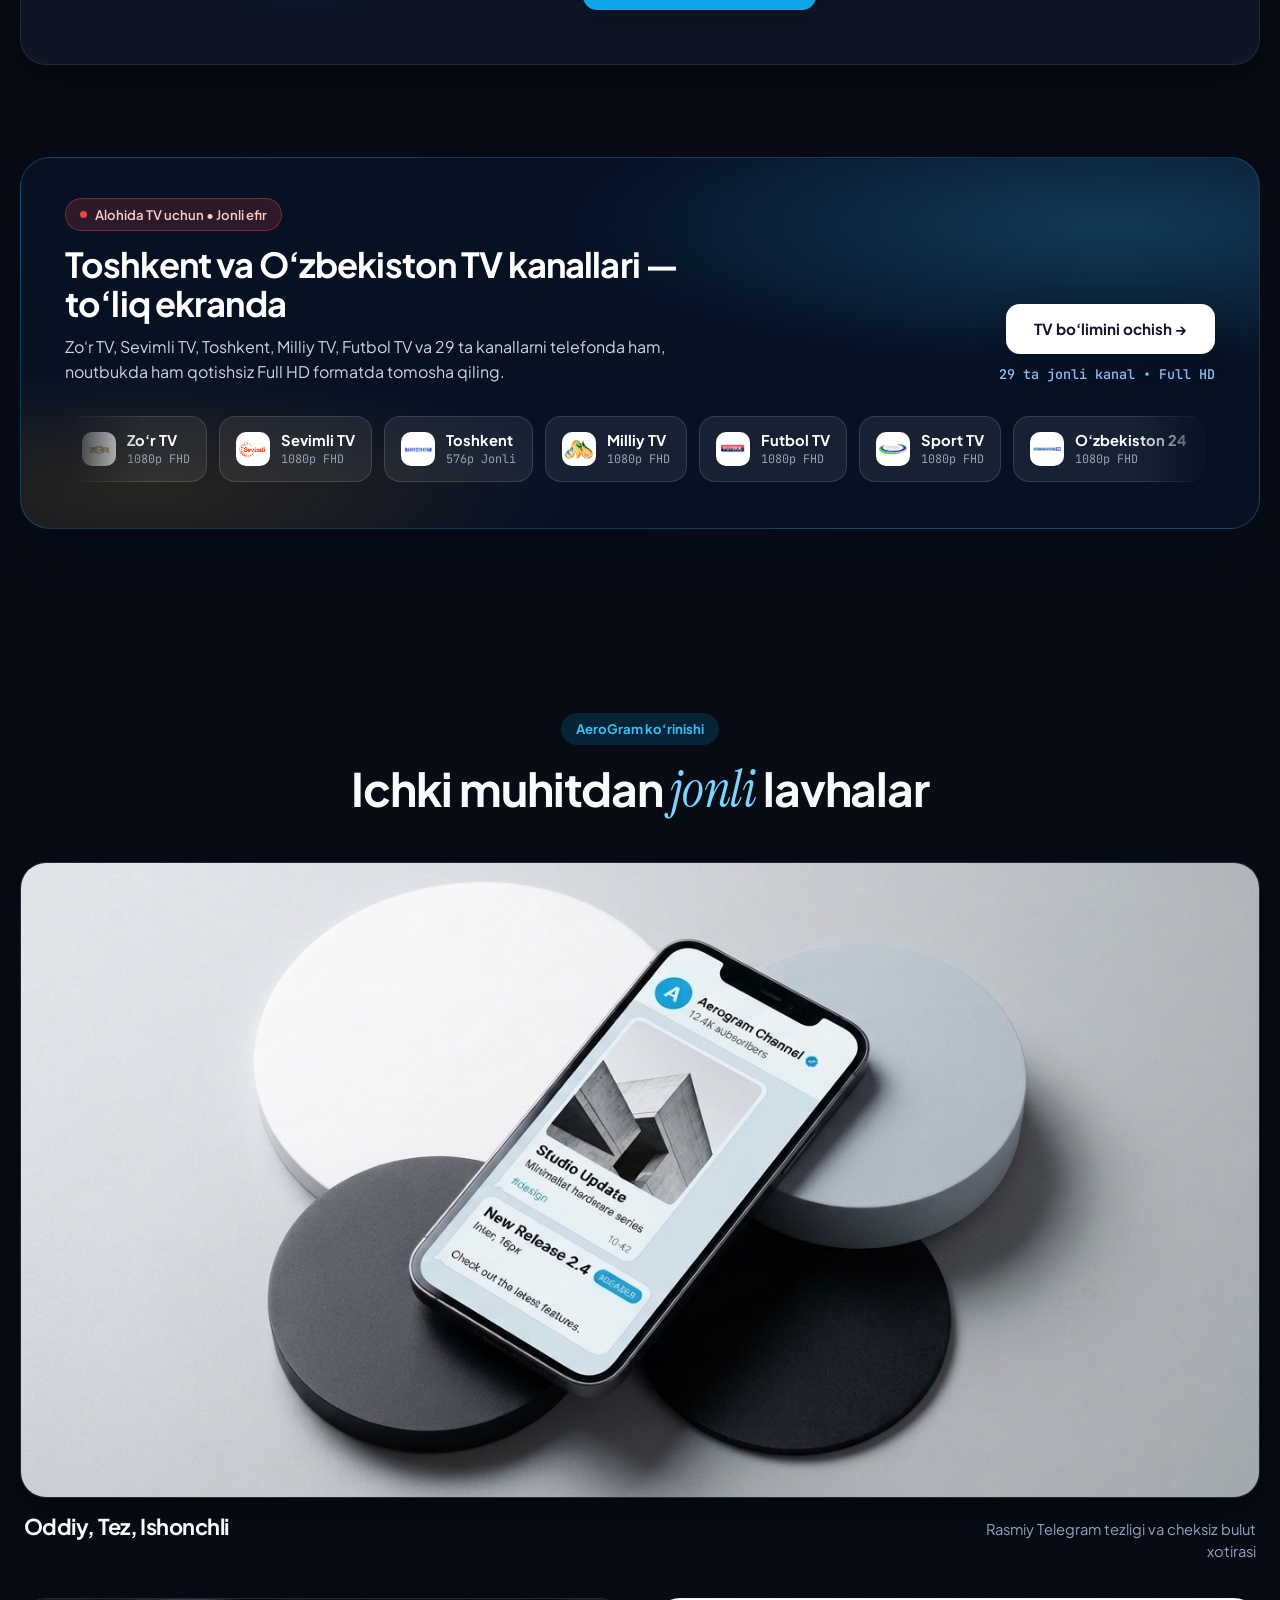
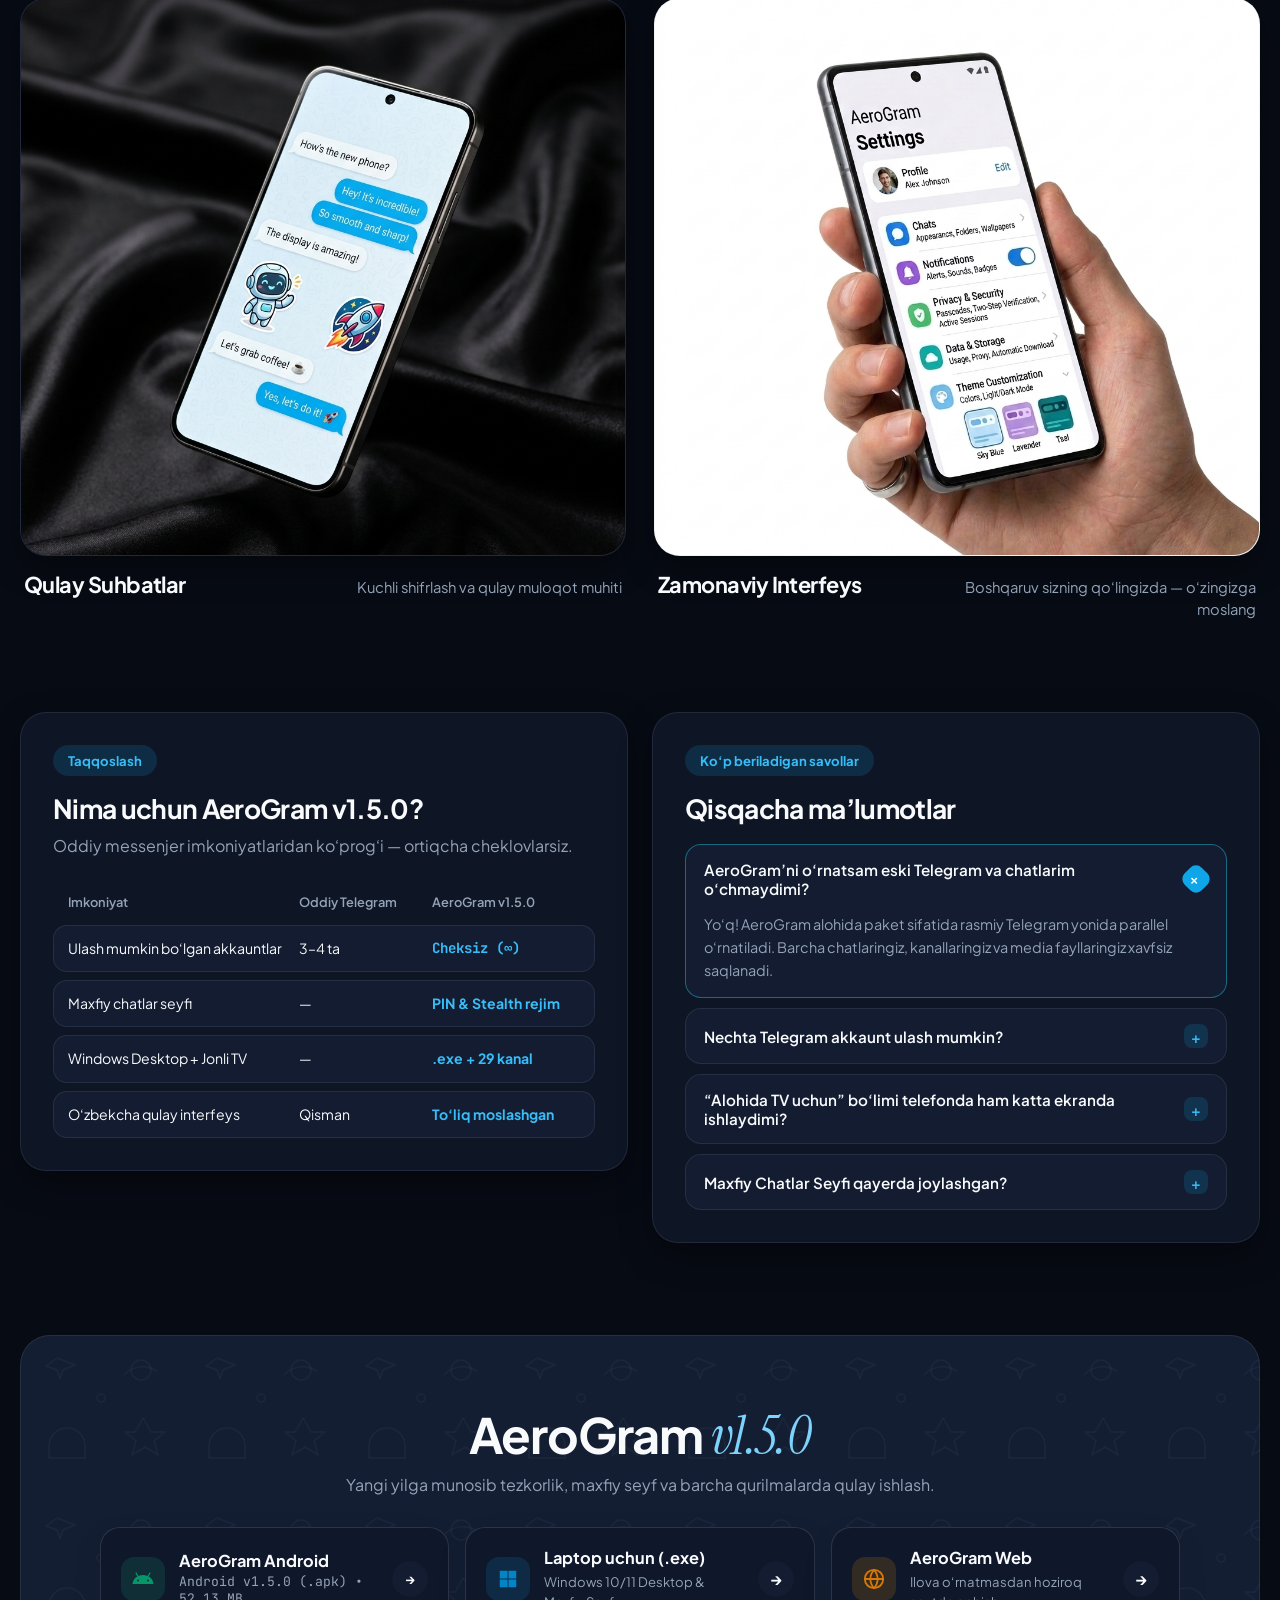
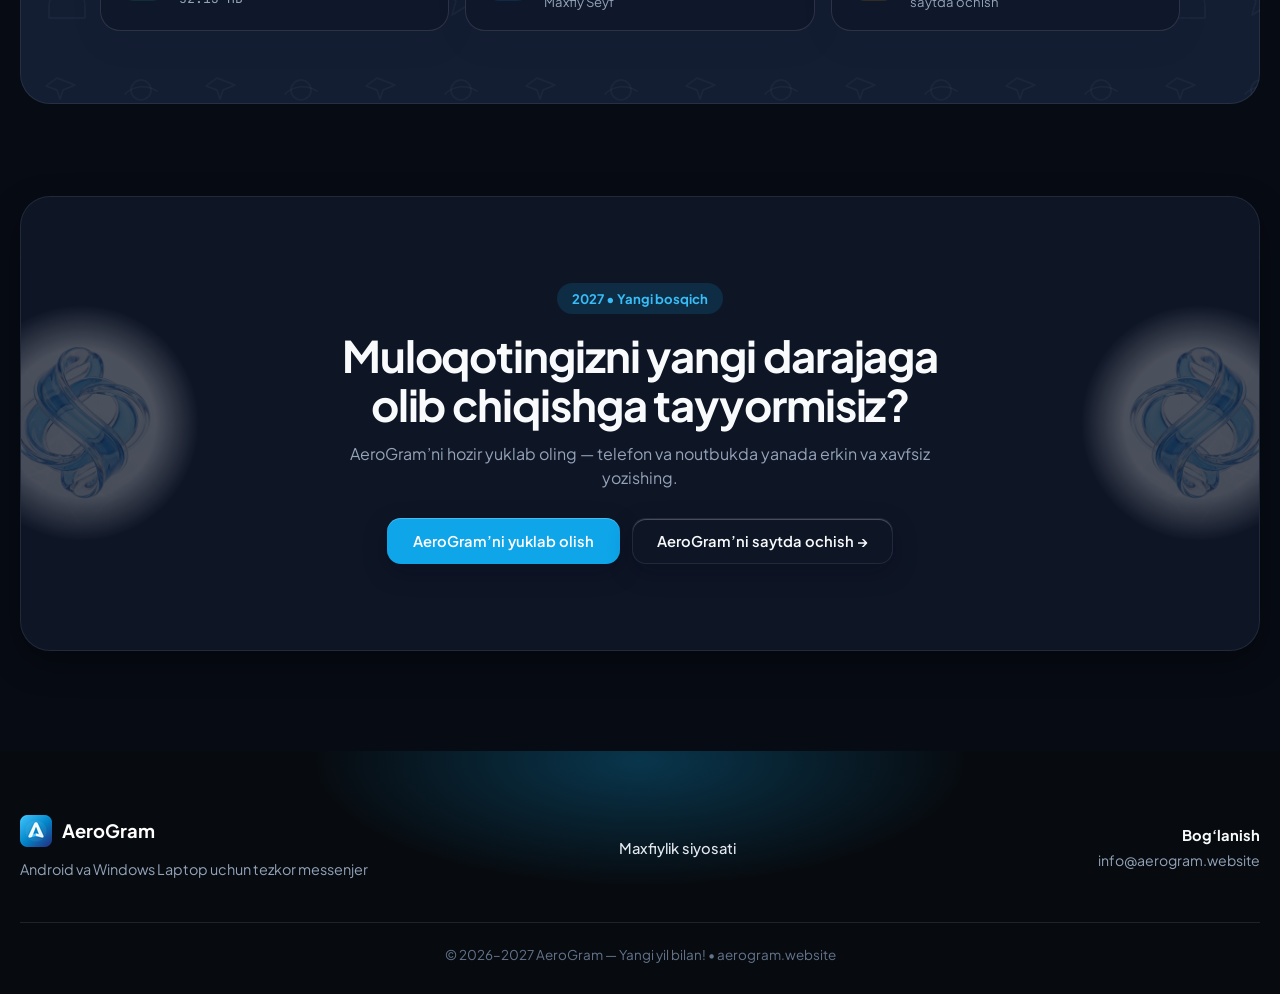
==== commit a71012a1: "AeroGram 2027: Cosmic Prism theme, 4 realistic studio photos & 40s 3D WebGL ElevenLabs keynote" ====
--- a/index.html
+++ b/index.html
@@ -42,6 +42,7 @@
 
   <link rel="stylesheet" href="css/style.css">
   <link rel="stylesheet" href="css/festive-ui.css">
+  <link rel="stylesheet" href="css/cinema-2027.css">
 </head>
 <body>
 
@@ -392,20 +393,20 @@
               <div>
                 <span class="cap-pill" data-i18n="cap_pill_locked">Yopiq 2027 Kapsulasi • 00:00 da ochiladi</span>
                 <h2 data-i18n="cap_title_locked">2027 kirishi bilan butun sayt yangi qiyofaga kiradi</h2>
-                <p class="muted-copy" data-i18n="cap_desc_locked">Toshkent vaqti bilan 01.01.2027 soat 00:00 da yangi 2027 oltin-zumrad dizayn, studiya rasmlari, 2027 Tabriknoma yaratuvchisi va Aurora boshqaruvi avtomatik ishga tushadi.</p>
+                <p class="muted-copy" data-i18n="cap_desc_locked">Toshkent vaqti bilan 01.01.2027 soat 00:00 da 40 soniyalik 3D taqdimot, Cosmic Prism dizayni, haqiqiy studiya rasmlari va Fazoviy Platforma markazi avtomatik ishga tushadi.</p>
               </div>
               <div class="cap-teaser-list">
                 <div class="cap-teaser-item">
+                  <span class="cap-t-ic"><svg width="18" height="18" viewBox="0 0 24 24" fill="none" stroke="currentColor" stroke-width="2"><polygon points="5 3 19 12 5 21 5 3"/></svg></span>
+                  <div><strong data-i18n="cap_f1_t">40 Soniyalik 3D Taqdimot & Ovoz</strong><small data-i18n="cap_f1_s">WebGL fazoviy film va jonli O‘zbekcha sharh</small></div>
+                </div>
+                <div class="cap-teaser-item">
                   <span class="cap-t-ic"><svg width="18" height="18" viewBox="0 0 24 24" fill="none" stroke="currentColor" stroke-width="2"><rect x="3" y="3" width="18" height="18" rx="4"/><circle cx="8.5" cy="8.5" r="1.5"/><path d="M21 15l-5-5L5 21"/></svg></span>
-                  <div><strong data-i18n="cap_f1_t">Yangi 2027 Dizayn & Rasmlar</strong><small data-i18n="cap_f1_s">Sayt rasmlari va mavzusi avtomatik almashadi</small></div>
+                  <div><strong data-i18n="cap_f2_t">Cosmic Prism 2027 Dizayn & Rasmlar</strong><small data-i18n="cap_f2_s">Sayt rasmlari, tugmalar va mavzu butunlay yangilanadi</small></div>
                 </div>
                 <div class="cap-teaser-item">
-                  <span class="cap-t-ic"><svg width="18" height="18" viewBox="0 0 24 24" fill="none" stroke="currentColor" stroke-width="2"><path d="M12 20h9"/><path d="M16.5 3.5a2.121 2.121 0 0 1 3 3L7 19l-4 1 1-4L16.5 3.5z"/></svg></span>
-                  <div><strong data-i18n="cap_f2_t">2027 Shaxsiy Tabriknoma Studiyasi</strong><small data-i18n="cap_f2_s">Ism yozib bayram kartasini PNG yuklab olish</small></div>
-                </div>
-                <div class="cap-teaser-item">
-                  <span class="cap-t-ic"><svg width="18" height="18" viewBox="0 0 24 24" fill="none" stroke="currentColor" stroke-width="2"><polygon points="12 2 15.09 8.26 22 9.27 17 14.14 18.18 21.02 12 17.77 5.82 21.02 7 14.14 2 9.27 8.91 8.26 12 2"/></svg></span>
-                  <div><strong data-i18n="cap_f3_t">Qirollik Aurora & Yangi Yil Sadosi</strong><small data-i18n="cap_f3_s">Jonli rang palitrasi va bayram mushaklari</small></div>
+                  <span class="cap-t-ic"><svg width="18" height="18" viewBox="0 0 24 24" fill="none" stroke="currentColor" stroke-width="2"><polygon points="12 2 22 12 12 22 2 12 12 2"/></svg></span>
+                  <div><strong data-i18n="cap_f3_t">Interaktiv 2027 Fazoviy Markaz</strong><small data-i18n="cap_f3_s">Android, Windows Desktop va Maxfiy Seyf birlashmasi</small></div>
                 </div>
               </div>
             </div>
@@ -415,32 +416,40 @@
           <div class="cap-unlocked">
             <div class="cap-unlocked-head">
               <div>
-                <span class="cap-pill" data-i18n="cap_pill_open">2027-Yil Xush Kelibsiz! • Maxsus Hub Ochildi</span>
-                <h2 data-i18n="cap_title_open">AeroGram 2027 Innovatsion Studiyasi</h2>
+                <span class="cap-pill" data-i18n="cap_pill_open">2027-Yil Xush Kelibsiz! • Fazoviy Hub Ochildi</span>
+                <h2 data-i18n="cap_title_open">AeroGram 2027 Cosmic Prism Markazi</h2>
               </div>
               <div class="cap-aura-bar">
-                <button type="button" class="cap-aura-btn active" data-aura-set="emerald"><span class="cap-aura-dot" style="background:#10B981"></span><span data-i18n="aura_em">Zumrad</span></button>
-                <button type="button" class="cap-aura-btn" data-aura-set="gold"><span class="cap-aura-dot" style="background:#F59E0B"></span><span data-i18n="aura_gd">Oltin</span></button>
-                <button type="button" class="cap-aura-btn" data-aura-set="royal"><span class="cap-aura-dot" style="background:#6366F1"></span><span data-i18n="aura_ry">Qirollik</span></button>
-                <button type="button" class="cap-chime-btn" id="chime2027-btn" data-i18n="chime_btn">Bayram sadosi</button>
-              </div>
-            </div>
-
-            <div class="cap-studio-grid">
-              <div class="cap-studio-controls">
-                <div class="cap-field">
-                  <label for="card2027-name" data-i18n="card_label">Tabriknoma egasi ismi</label>
-                  <input type="text" id="card2027-name" maxlength="28" value="Aziz Do‘st" placeholder="Ism kiriting..." data-i18n-ph="card_ph">
-                </div>
-                <div class="cap-palettes">
-                  <button type="button" class="cap-pal-btn active" data-pal="emerald" data-i18n="aura_em">Zumrad</button>
-                  <button type="button" class="cap-pal-btn" data-pal="gold" data-i18n="aura_gd">Oltin</button>
-                  <button type="button" class="cap-pal-btn" data-pal="royal" data-i18n="aura_ry">Qirollik</button>
-                </div>
-                <button type="button" class="btn-white-pill" id="card2027-dl" data-i18n="card_dl">2027 Tabriknomani yuklash (PNG)</button>
-              </div>
-              <div class="cap-canvas-wrap">
-                <canvas id="card2027-canvas" width="960" height="500"></canvas>
+                <button type="button" class="cap-aura-btn active" data-aura-set="prism"><span class="cap-aura-dot" style="background:#22D3EE"></span><span data-i18n="aura_prism">Cosmic Prism</span></button>
+                <button type="button" class="cap-aura-btn" data-aura-set="glacier"><span class="cap-aura-dot" style="background:#38BDF8"></span><span data-i18n="aura_glacier">Muzlik</span></button>
+                <button type="button" class="cap-aura-btn" data-aura-set="nebula"><span class="cap-aura-dot" style="background:#A855F7"></span><span data-i18n="aura_nebula">Nebula</span></button>
+                <button type="button" class="cinema-trigger-btn" id="replay2027-btn" data-replay-cinema data-i18n="replay_3d_btn">▶ 2027 3D Taqdimot (40s)</button>
+              </div>
+            </div>
+
+            <div class="cap-deck-tabs" role="tablist">
+              <button type="button" class="cap-tab-btn active" data-deck-tab="0" data-i18n="deck_tab1">01 · Yagona Fazo</button>
+              <button type="button" class="cap-tab-btn" data-deck-tab="1" data-i18n="deck_tab2">02 · Maxfiy Seyf 2.0</button>
+              <button type="button" class="cap-tab-btn" data-deck-tab="2" data-i18n="deck_tab3">03 · 29+ Hamjamiyat</button>
+            </div>
+
+            <div class="cap-deck-stage">
+              <div class="cap-deck-visual">
+                <div class="cap-metric-row">
+                  <div class="cap-metric-box">
+                    <strong id="deck-m1-v">0.08 s</strong>
+                    <span id="deck-m1-l">Android ↔ Windows sinxron</span>
+                  </div>
+                  <div class="cap-metric-box">
+                    <strong id="deck-m2-v">∞ profil</strong>
+                    <span id="deck-m2-l">Cheksiz akkaunt uyasi</span>
+                  </div>
+                </div>
+              </div>
+              <div class="cap-deck-copy">
+                <h3 id="deck-title">Yagona Fazoviy Ekotizim</h3>
+                <p id="deck-desc">Telefon va Windows noutbukingiz o‘rtasida fayllar, chatlar va faol sessiyalar real vaqtda birlashadi.</p>
+                <button type="button" class="btn-white-pill" data-replay-cinema data-i18n="deck_watch_btn">3D Keynote’ni qayta tomosha qilish →</button>
               </div>
             </div>
 
@@ -480,7 +489,7 @@
               <p data-i18n="bt1_d">Rasmiy Telegram bazasiga asoslangan muntazam sifat va tezlik yangilanishlari.</p>
             </div>
             <div class="bento-media">
-              <img src="assets/images/bento-update.jpg" data-src-2027="assets/images/2027/bento-2027.jpg" alt="Doim yangi versiya">
+              <img src="assets/images/bento-update.jpg" alt="Doim yangi versiya">
             </div>
           </div>
         </div>
@@ -492,7 +501,7 @@
               <p data-i18n="bt2_d">Shaxsiy raqamli sertifikat bilan imzolangan toza va ishonchli ilova.</p>
             </div>
             <div class="bento-media">
-              <img src="assets/images/bento-security.jpg" alt="AeroGram xavfsizligi">
+              <img src="assets/images/bento-security.jpg" data-src-2027="assets/images/2027/security-2027.jpg" alt="AeroGram xavfsizligi">
             </div>
           </div>
 
@@ -676,7 +685,7 @@
           <div class="shot-pair">
             <article class="shot-card reveal">
               <div class="shot-frame shot-sq">
-                <img src="assets/images/showcase-satin.jpg" alt="AeroGram chat pufakchalari va stikerlar">
+                <img src="assets/images/showcase-satin.jpg" data-src-2027="assets/images/2027/satin-2027.jpg" alt="AeroGram chat pufakchalari va stikerlar">
               </div>
               <div class="shot-meta">
                 <h3 data-i18n="sc2_t">Qulay Suhbatlar</h3>
@@ -946,6 +955,8 @@
     </div>
   </div>
 
+  <script src="js/vendor/three.min.js" defer></script>
+  <script src="js/cinema-2027.js" defer></script>
   <script src="js/festive-motion.js" defer></script>
   <script src="js/app.js" defer></script>
 </body>
--- a/css/festive-ui.css
+++ b/css/festive-ui.css
@@ -1,83 +1,114 @@
-/* AeroGram 2027 Obsidian Studio UI, Santa Cap -> 2027 Crown Morph, Tashkent 00:00 Clock & Era Metamorphosis */
+/* AeroGram 2027 Cosmic Prism Studio UI, Liquid Glass Buttons, Santa Cap -> 2027 Prism Crest, Tashkent 00:00 Clock & Era Metamorphosis */
 :root {
   --font-sans: 'Plus Jakarta Sans', 'Inter', system-ui, -apple-system, sans-serif;
   --font-serif: 'Instrument Serif', Georgia, serif;
   --font-mono: 'JetBrains Mono', ui-monospace, SFMono-Regular, monospace;
 
-  --ny-gold: #F59E0B;
-  --ny-gold-soft: #FDE68A;
-  --ny-pine: #10B981;
+  --ny-cyan: #22D3EE;
+  --ny-indigo: #6366F1;
+  --ny-violet: #8B5CF6;
   --ny-frost: #38BDF8;
-  --ny-berry: #F43F5E;
-}
-
-/* Automatic 00:00 UZT 2027 Era Shift & Live Aura Presets */
+  --ny-ice: #BAE6FD;
+}
+
+/* Full-Site 00:00 UZT 2027 Cosmic Prism Metamorphosis */
 html[data-era="2027-live"] {
-  --primary: #10B981;
-  --primary-deep: #059669;
-  --pill-bg: rgba(245, 158, 11, 0.16);
-  --pill-ink: #FBBF24;
-  --hero-bg: #04120F;
-}
-
-html[data-era="2027-live"][data-aura="gold"] {
-  --primary: #F59E0B;
-  --primary-deep: #D97706;
-  --pill-bg: rgba(251, 191, 36, 0.18);
-  --pill-ink: #FDE68A;
-}
-
-html[data-era="2027-live"][data-aura="royal"] {
-  --primary: #6366F1;
-  --primary-deep: #4F46E5;
-  --pill-bg: rgba(99, 102, 241, 0.2);
-  --pill-ink: #A5B4FC;
+  --bg: #040613;
+  --bg-soft: #070B1E;
+  --surface: #0B112B;
+  --surface-soft: #10183B;
+  --border: rgba(148, 163, 184, 0.22);
+  --ink: #F8FAFC;
+  --ink-muted: #94A3B8;
+  --primary: #22D3EE;
+  --primary-deep: #6366F1;
+  --pill-bg: rgba(34, 211, 238, 0.16);
+  --pill-ink: #67E8F9;
+  --hero-bg: #040613;
+}
+
+html[data-era="2027-live"][data-aura="glacier"] {
+  --bg: #030A18;
+  --bg-soft: #051126;
+  --surface: #081834;
+  --surface-soft: #0D2044;
+  --primary: #38BDF8;
+  --primary-deep: #2563EB;
+  --pill-bg: rgba(56, 189, 248, 0.18);
+  --pill-ink: #BAE6FD;
+}
+
+html[data-era="2027-live"][data-aura="nebula"] {
+  --bg: #09051C;
+  --bg-soft: #0E0829;
+  --surface: #140D38;
+  --surface-soft: #1B124A;
+  --primary: #A855F7;
+  --primary-deep: #6366F1;
+  --pill-bg: rgba(168, 85, 247, 0.2);
+  --pill-ink: #E9D5FF;
 }
 
 body { font-family: var(--font-sans); }
 
-/* Smooth Swap Crossfade for data-src-2027 Imagery */
+/* Smooth Swap Crossfade for Realistic 2027 Studio Imagery */
 img[data-src-2027] {
-  transition: opacity 0.4s ease, transform 0.5s cubic-bezier(0.22, 1, 0.36, 1);
-}
-img.is-swapping-2027 { opacity: 0.12; }
-
-/* Full 2027 Hero & Navigation Atmosphere Transformation */
+  transition: opacity 0.45s ease, transform 0.55s cubic-bezier(0.22, 1, 0.36, 1);
+}
+img.is-swapping-2027 { opacity: 0.1; transform: scale(0.985); }
+
+/* 2027 Cosmic Prism Atmospheric Surfaces Sitewide */
 html[data-era="2027-live"] .hero,
 html[data-era="2027-live"] .desk-hero {
   background:
-    radial-gradient(ellipse 72% 62% at 78% 24%, rgba(251, 191, 36, 0.24), transparent 64%),
-    radial-gradient(ellipse 56% 52% at 18% 82%, rgba(16, 185, 129, 0.24), transparent 68%),
-    radial-gradient(circle at 50% 0%, rgba(245, 158, 11, 0.18), transparent 58%),
-    #04110E !important;
-}
-
-html[data-era="2027-live"][data-aura="royal"] .hero,
-html[data-era="2027-live"][data-aura="royal"] .desk-hero {
+    radial-gradient(ellipse 72% 62% at 78% 24%, rgba(34, 211, 238, 0.2), transparent 64%),
+    radial-gradient(ellipse 56% 52% at 18% 82%, rgba(139, 92, 246, 0.24), transparent 68%),
+    radial-gradient(circle at 50% 0%, rgba(99, 102, 241, 0.2), transparent 58%),
+    #040613 !important;
+}
+
+html[data-era="2027-live"][data-aura="glacier"] .hero,
+html[data-era="2027-live"][data-aura="glacier"] .desk-hero {
   background:
-    radial-gradient(ellipse 72% 62% at 78% 24%, rgba(129, 140, 248, 0.28), transparent 64%),
-    radial-gradient(ellipse 56% 52% at 18% 82%, rgba(245, 158, 11, 0.2), transparent 68%),
-    #080B1E !important;
+    radial-gradient(ellipse 72% 62% at 78% 24%, rgba(56, 189, 248, 0.24), transparent 64%),
+    radial-gradient(ellipse 56% 52% at 18% 82%, rgba(37, 99, 235, 0.24), transparent 68%),
+    #030A18 !important;
+}
+
+html[data-era="2027-live"][data-aura="nebula"] .hero,
+html[data-era="2027-live"][data-aura="nebula"] .desk-hero {
+  background:
+    radial-gradient(ellipse 72% 62% at 78% 24%, rgba(168, 85, 247, 0.26), transparent 64%),
+    radial-gradient(ellipse 56% 52% at 18% 82%, rgba(99, 102, 241, 0.24), transparent 68%),
+    #09051C !important;
 }
 
 html[data-era="2027-live"] .nav-pill {
-  border-color: rgba(251, 191, 36, 0.34);
-  box-shadow: 0 12px 36px rgba(16, 185, 129, 0.16);
+  background: rgba(8, 12, 32, 0.78);
+  border-color: rgba(34, 211, 238, 0.28);
+  box-shadow: 0 14px 40px rgba(99, 102, 241, 0.18), inset 0 1px 0 rgba(255, 255, 255, 0.1);
 }
 
 html[data-era="2027-live"] .hero-stage-shell {
-  border-color: rgba(251, 191, 36, 0.42);
-  box-shadow: 0 34px 90px rgba(16, 185, 129, 0.28), 0 0 60px rgba(245, 158, 11, 0.16);
-}
-
-html[data-era="2027-live"] .btn-nav-cta {
-  background: linear-gradient(135deg, #F59E0B, #059669);
-}
-
-html[data-era="2027-live"] .btn-white-pill {
-  background: linear-gradient(135deg, #FEF3C7, #FFFFFF);
-  color: #064E3B;
-  box-shadow: 0 12px 32px rgba(251, 191, 36, 0.26);
+  border-color: rgba(139, 92, 246, 0.42);
+  box-shadow: 0 34px 90px rgba(34, 211, 238, 0.22), 0 0 64px rgba(139, 92, 246, 0.18);
+}
+
+html[data-era="2027-live"] .bento-card,
+html[data-era="2027-live"] .compare-card,
+html[data-era="2027-live"] .shot-card,
+html[data-era="2027-live"] .faq-acc-item {
+  border-color: rgba(99, 102, 241, 0.26);
+  box-shadow: 0 16px 40px rgba(2, 4, 16, 0.35), inset 0 1px 0 rgba(255, 255, 255, 0.06);
+}
+
+html[data-era="2027-live"] .tv-spotlight-card,
+html[data-era="2027-live"] .cta-banner {
+  border-color: rgba(34, 211, 238, 0.32);
+  background:
+    radial-gradient(ellipse 70% 60% at 85% 20%, rgba(34, 211, 238, 0.18), transparent 60%),
+    radial-gradient(ellipse 60% 60% at 15% 80%, rgba(139, 92, 246, 0.2), transparent 62%),
+    #070B1E !important;
 }
 
 /* Top Reading Progress Bar */
@@ -89,10 +120,14 @@
   width: 100%;
   transform-origin: left center;
   transform: scaleX(0);
-  background: linear-gradient(90deg, #F59E0B 0%, #38BDF8 50%, #10B981 100%);
+  background: linear-gradient(90deg, #38BDF8 0%, #6366F1 50%, #A855F7 100%);
   z-index: 250;
   pointer-events: none;
   will-change: transform;
+}
+
+html[data-era="2027-live"] #aero-scroll-bar {
+  background: linear-gradient(90deg, #22D3EE 0%, #8B5CF6 52%, #38BDF8 100%);
 }
 
 /* Ultra-Light Offscreen-Sprite Canvas (Auto-paused while TV plays) */
@@ -113,7 +148,7 @@
   pointer-events: none !important;
 }
 
-/* Top-Left Logo Ornament: Santa Cap (Pre-2027) -> Golden Crown (At 00:00) */
+/* Top-Left Logo Ornament: Santa Cap (Pre-2027) -> Cosmic Prism Crest (At 00:00) */
 .brand-logo,
 .tv-brand-logo {
   position: relative;
@@ -123,7 +158,7 @@
 .brand-logo-festive::after { display: none !important; content: none !important; }
 
 .aero-santa-cap,
-.aero-crown-2027 {
+.aero-prism-2027 {
   position: absolute;
   top: -12px;
   left: -6px;
@@ -133,24 +168,27 @@
   z-index: 5;
   transform: rotate(-13deg);
   transform-origin: 72% 85%;
-  filter: drop-shadow(0 2px 4px rgba(0, 0, 0, 0.38));
+  filter: drop-shadow(0 2px 6px rgba(0, 0, 0, 0.45));
   transition: transform 0.28s cubic-bezier(0.22, 1, 0.36, 1), opacity 0.25s ease;
 }
 
-.aero-crown-2027 {
-  top: -14px;
-  left: 2px;
-  width: 30px;
-  height: 22px;
+.aero-prism-2027 {
+  top: -13px;
+  left: 3px;
+  width: 24px;
+  height: 24px;
   transform: rotate(0deg);
   display: none;
+  filter: drop-shadow(0 0 8px rgba(34, 211, 238, 0.65));
 }
 
 html[data-era="2027-live"] .aero-santa-cap { display: none; }
-html[data-era="2027-live"] .aero-crown-2027 { display: block; }
+html[data-era="2027-live"] .aero-prism-2027 { display: block; }
 
 .brand:hover .aero-santa-cap,
 .tv-brand:hover .aero-santa-cap { transform: rotate(-5deg) scale(1.07); }
+.brand:hover .aero-prism-2027,
+.tv-brand:hover .aero-prism-2027 { transform: translateY(-2px) scale(1.08); }
 
 /* Editorial Display Italic Flourish */
 .serif-accent {
@@ -163,11 +201,22 @@
   color: #BAE6FD;
 }
 
-html[data-era="2027-live"] .serif-accent { color: #FDE68A; }
+html[data-era="2027-live"] .serif-accent {
+  background: linear-gradient(120deg, #A5F3FC 10%, #C4B5FD 90%);
+  -webkit-background-clip: text;
+  background-clip: text;
+  -webkit-text-fill-color: transparent;
+}
 [data-theme="light"] .section-light .serif-accent { color: var(--primary-deep, #0284C7); }
 [data-theme="dark"] .section-light .serif-accent { color: #7DD3FC; }
-
-/* Sculpted Studio UI Buttons */
+html[data-era="2027-live"] .section-light .serif-accent {
+  background: linear-gradient(120deg, #67E8F9, #A78BFA);
+  -webkit-background-clip: text;
+  background-clip: text;
+  -webkit-text-fill-color: transparent;
+}
+
+/* Sitewide Liquid-Glass & Titanium Button Upgrade (Pre-2027 + Post-2027) */
 .btn-nav-cta,
 .btn-white-pill,
 .btn-dark-pill,
@@ -178,10 +227,59 @@
 .btn-hero-tv,
 .tv-nav-btn,
 .np-fs-big,
-.fullscreen-cta-btn {
+.fullscreen-cta-btn,
+.cinema-trigger-btn {
+  position: relative;
+  overflow: hidden;
   border-radius: 14px !important;
-  box-shadow: inset 0 1px 0 rgba(255, 255, 255, 0.18), 0 6px 18px rgba(2, 6, 23, 0.2);
-  transition: transform 0.18s cubic-bezier(0.22, 1, 0.36, 1), box-shadow 0.2s ease, border-color 0.2s ease, background 0.2s ease;
+  box-shadow:
+    inset 0 1px 0 rgba(255, 255, 255, 0.24),
+    0 8px 24px rgba(2, 6, 23, 0.26);
+  transition:
+    transform 0.22s cubic-bezier(0.22, 1, 0.36, 1),
+    box-shadow 0.24s ease,
+    border-color 0.22s ease,
+    background 0.24s ease;
+}
+
+.btn-nav-cta::after,
+.btn-white-pill::after,
+.btn-dark-pill::after,
+.btn-hero-laptop::after,
+.btn-hero-web::after,
+.btn-hero-tv::after,
+.cinema-trigger-btn::after {
+  content: "";
+  position: absolute;
+  inset: -40% auto -40% -65%;
+  width: 48%;
+  background: linear-gradient(110deg, transparent, rgba(255, 255, 255, 0.28), transparent);
+  transform: translateX(-120%) skewX(-18deg);
+  transition: transform 0.65s cubic-bezier(0.22, 1, 0.36, 1);
+  pointer-events: none;
+}
+
+.btn-nav-cta:hover::after,
+.btn-white-pill:hover::after,
+.btn-dark-pill:hover::after,
+.btn-hero-laptop:hover::after,
+.btn-hero-web:hover::after,
+.btn-hero-tv:hover::after,
+.cinema-trigger-btn:hover::after {
+  transform: translateX(360%) skewX(-18deg);
+}
+
+.btn-nav-cta:hover,
+.btn-white-pill:hover,
+.btn-dark-pill:hover,
+.btn-hero-laptop:hover,
+.btn-hero-web:hover,
+.btn-hero-tv:hover,
+.cinema-trigger-btn:hover {
+  transform: translateY(-2px);
+  box-shadow:
+    inset 0 1px 0 rgba(255, 255, 255, 0.32),
+    0 14px 32px rgba(34, 211, 238, 0.2);
 }
 
 .btn-nav-cta:active,
@@ -192,7 +290,35 @@
 .btn-hero-web:active,
 .btn-hero-tv:active,
 .tv-nav-btn:active,
-.fullscreen-cta-btn:active { transform: translateY(1px) scale(0.985) !important; }
+.fullscreen-cta-btn:active,
+.cinema-trigger-btn:active {
+  transform: translateY(1px) scale(0.982) !important;
+}
+
+html[data-era="2027-live"] .btn-nav-cta {
+  background: linear-gradient(135deg, #22D3EE, #6366F1 62%, #8B5CF6);
+  color: #030712;
+  font-weight: 800;
+}
+
+html[data-era="2027-live"] .btn-white-pill {
+  background: linear-gradient(135deg, #FFFFFF 0%, #E0F2FE 55%, #EDE9FE 100%);
+  color: #06091A;
+  box-shadow: 0 14px 36px rgba(34, 211, 238, 0.24), inset 0 1px 0 #FFFFFF;
+}
+
+html[data-era="2027-live"] .btn-dark-pill {
+  background: linear-gradient(135deg, #1E293B, #312E81);
+  border: 1px solid rgba(34, 211, 238, 0.34);
+  color: #F8FAFC;
+}
+
+html[data-era="2027-live"] .btn-hero-web,
+html[data-era="2027-live"] .btn-hero-tv,
+html[data-era="2027-live"] .btn-hero-laptop {
+  border-color: rgba(139, 92, 246, 0.42);
+  background: rgba(17, 24, 58, 0.72);
+}
 
 /* Festive FX Toggle */
 .ny-fx-toggle {
@@ -203,9 +329,9 @@
   height: 38px;
   padding: 0 11px;
   border-radius: 12px;
-  border: 1px solid rgba(245, 158, 11, 0.35);
-  background: linear-gradient(135deg, rgba(245, 158, 11, 0.14), rgba(56, 189, 248, 0.1));
-  color: #FDE68A;
+  border: 1px solid rgba(56, 189, 248, 0.34);
+  background: linear-gradient(135deg, rgba(56, 189, 248, 0.14), rgba(99, 102, 241, 0.12));
+  color: #BAE6FD;
   font-family: var(--font-sans);
   font-size: 0.78rem;
   font-weight: 700;
@@ -214,8 +340,8 @@
   transition: transform 0.18s ease, border-color 0.2s ease, opacity 0.2s ease;
 }
 
-[data-theme="light"] .ny-fx-toggle { color: #B45309; border-color: rgba(245, 158, 11, 0.42); }
-.ny-fx-toggle:hover { transform: translateY(-1px); border-color: rgba(245, 158, 11, 0.72); }
+[data-theme="light"] .ny-fx-toggle { color: #0369A1; border-color: rgba(14, 165, 233, 0.38); }
+.ny-fx-toggle:hover { transform: translateY(-1px); border-color: rgba(34, 211, 238, 0.7); }
 .ny-fx-toggle svg { width: 15px; height: 15px; flex-shrink: 0; }
 html[data-ny-fx="off"] .ny-fx-toggle { opacity: 0.56; filter: grayscale(0.75); }
 
@@ -229,9 +355,9 @@
   gap: 12px 16px;
   padding: 10px 14px;
   border-radius: 16px;
-  background: linear-gradient(135deg, rgba(15, 23, 42, 0.9), rgba(19, 30, 52, 0.88));
-  border: 1px solid rgba(245, 158, 11, 0.34);
-  box-shadow: inset 0 1px 0 rgba(255, 255, 255, 0.08), 0 12px 30px rgba(2, 6, 23, 0.32);
+  background: linear-gradient(135deg, rgba(10, 16, 40, 0.92), rgba(16, 26, 62, 0.88));
+  border: 1px solid rgba(56, 189, 248, 0.34);
+  box-shadow: inset 0 1px 0 rgba(255, 255, 255, 0.09), 0 14px 34px rgba(2, 6, 23, 0.36);
   color: #F8FAFC;
   max-width: 100%;
 }
@@ -244,7 +370,7 @@
   gap: 7px;
   font-size: 0.79rem;
   font-weight: 700;
-  color: #FDE68A;
+  color: #A5F3FC;
   letter-spacing: -0.01em;
 }
 
@@ -252,8 +378,8 @@
   width: 7px;
   height: 7px;
   border-radius: 50%;
-  background: #F59E0B;
-  box-shadow: 0 0 8px rgba(245, 158, 11, 0.9);
+  background: #38BDF8;
+  box-shadow: 0 0 8px rgba(56, 189, 248, 0.95);
   flex-shrink: 0;
 }
 
@@ -271,9 +397,9 @@
   align-items: center;
   padding: 2px 7px;
   border-radius: 6px;
-  background: rgba(56, 189, 248, 0.14);
-  border: 1px solid rgba(56, 189, 248, 0.28);
-  color: #7DD3FC;
+  background: rgba(99, 102, 241, 0.2);
+  border: 1px solid rgba(129, 140, 248, 0.34);
+  color: #C7D2FE;
   font-family: var(--font-mono);
   font-size: 0.68rem;
   font-weight: 700;
@@ -285,8 +411,8 @@
   min-width: 44px;
   padding: 5px 6px;
   border-radius: 10px;
-  background: rgba(255, 255, 255, 0.07);
-  border: 1px solid rgba(255, 255, 255, 0.11);
+  background: rgba(255, 255, 255, 0.06);
+  border: 1px solid rgba(148, 163, 184, 0.16);
   text-align: center;
   box-shadow: inset 0 1px 0 rgba(255, 255, 255, 0.08);
 }
@@ -319,13 +445,13 @@
 }
 
 .ny-countdown-bar.is-arrived {
-  border-color: rgba(16, 185, 129, 0.6);
-  background: linear-gradient(135deg, rgba(6, 78, 59, 0.92), rgba(15, 23, 42, 0.94), rgba(180, 83, 9, 0.42));
+  border-color: rgba(34, 211, 238, 0.56);
+  background: linear-gradient(135deg, rgba(10, 18, 48, 0.94), rgba(30, 27, 75, 0.92), rgba(14, 116, 144, 0.42));
 }
 
 .ny-countdown-bar.is-arrived .ny-cd-dot {
-  background: #10B981;
-  box-shadow: 0 0 10px rgba(16, 185, 129, 0.95);
+  background: #22D3EE;
+  box-shadow: 0 0 12px rgba(34, 211, 238, 1);
 }
 
 .ny-arrived-badge {
@@ -334,12 +460,13 @@
   gap: 8px;
   padding: 7px 12px;
   border-radius: 10px;
-  background: rgba(16, 185, 129, 0.22);
-  border: 1px solid rgba(52, 211, 153, 0.5);
-  color: #A7F3D0;
+  background: linear-gradient(135deg, rgba(34, 211, 238, 0.22), rgba(139, 92, 246, 0.24));
+  border: 1px solid rgba(34, 211, 238, 0.52);
+  color: #CFFAFE;
   font-family: var(--font-mono);
   font-size: 0.78rem;
   font-weight: 700;
+  cursor: pointer;
 }
 
 /* Compact TV Strip */
@@ -349,36 +476,36 @@
 [data-theme="light"] .ny-countdown-mount.is-compact .ny-countdown-bar {
   background: #FFFFFF;
   color: #0F172A;
-  border-color: rgba(245, 158, 11, 0.45);
+  border-color: rgba(56, 189, 248, 0.45);
   box-shadow: 0 4px 16px rgba(15, 23, 42, 0.06);
 }
-[data-theme="light"] .ny-countdown-mount.is-compact .ny-cd-title-row { color: #B45309; }
+[data-theme="light"] .ny-countdown-mount.is-compact .ny-cd-title-row { color: #0284C7; }
 [data-theme="light"] .ny-countdown-mount.is-compact .ny-cd-sub { color: #475569; }
-[data-theme="light"] .ny-countdown-mount.is-compact .ny-uz-live-clock { color: #0369A1; background: #E0F2FE; }
+[data-theme="light"] .ny-countdown-mount.is-compact .ny-uz-live-clock { color: #4338CA; background: #EEF2FF; }
 [data-theme="light"] .ny-countdown-mount.is-compact .ny-cd-unit { background: #F1F5F9; border-color: #CBD5E1; }
 [data-theme="light"] .ny-countdown-mount.is-compact .ny-cd-val { color: #0F172A; }
 [data-theme="light"] .ny-countdown-mount.is-compact .ny-cd-lbl { color: #0284C7; }
 
-/* Exclusive 2027 Interactive Time Capsule Hub (#capsule-2027) */
+/* Exclusive 2027 Spatial Platform Hub (#capsule-2027) */
 .capsule-2027-card {
   position: relative;
   border-radius: 30px;
   padding: 40px 44px;
   background:
-    radial-gradient(ellipse 68% 60% at 88% 15%, rgba(245, 158, 11, 0.16), transparent 60%),
-    radial-gradient(ellipse 55% 55% at 10% 85%, rgba(16, 185, 129, 0.14), transparent 65%),
+    radial-gradient(ellipse 68% 60% at 88% 15%, rgba(56, 189, 248, 0.14), transparent 60%),
+    radial-gradient(ellipse 55% 55% at 10% 85%, rgba(139, 92, 246, 0.14), transparent 65%),
     var(--surface);
-  border: 1px solid rgba(245, 158, 11, 0.34);
+  border: 1px solid rgba(56, 189, 248, 0.3);
   box-shadow: var(--shadow-card);
   overflow: hidden;
 }
 
 html[data-era="2027-live"] .capsule-2027-card {
-  border-color: rgba(16, 185, 129, 0.52);
+  border-color: rgba(34, 211, 238, 0.42);
   background:
-    radial-gradient(ellipse 70% 62% at 85% 15%, rgba(251, 191, 36, 0.2), transparent 62%),
-    radial-gradient(ellipse 58% 58% at 12% 85%, rgba(16, 185, 129, 0.2), transparent 65%),
-    #061412;
+    radial-gradient(ellipse 70% 62% at 85% 15%, rgba(34, 211, 238, 0.18), transparent 62%),
+    radial-gradient(ellipse 58% 58% at 12% 85%, rgba(139, 92, 246, 0.22), transparent 65%),
+    #060A1E;
   color: #F8FAFC;
 }
 
@@ -399,9 +526,9 @@
   gap: 8px;
   padding: 6px 14px;
   border-radius: 9999px;
-  background: rgba(245, 158, 11, 0.16);
-  border: 1px solid rgba(245, 158, 11, 0.42);
-  color: #FBBF24;
+  background: rgba(34, 211, 238, 0.14);
+  border: 1px solid rgba(34, 211, 238, 0.38);
+  color: #67E8F9;
   font-size: 0.8rem;
   font-weight: 700;
   margin-bottom: 14px;
@@ -433,8 +560,8 @@
   width: 36px;
   height: 36px;
   border-radius: 11px;
-  background: rgba(245, 158, 11, 0.16);
-  color: #F59E0B;
+  background: rgba(56, 189, 248, 0.16);
+  color: #38BDF8;
   display: inline-flex;
   align-items: center;
   justify-content: center;
@@ -444,14 +571,14 @@
 .cap-teaser-item strong { display: block; font-size: 0.92rem; }
 .cap-teaser-item small { display: block; font-size: 0.78rem; color: var(--ink-muted); }
 
-/* Unlocked Interactive 2027 Hub */
+/* Unlocked Interactive 2027 Spatial Platform Deck */
 .cap-unlocked-head {
   display: flex;
   justify-content: space-between;
   align-items: flex-end;
   gap: 20px;
   flex-wrap: wrap;
-  margin-bottom: 28px;
+  margin-bottom: 24px;
 }
 
 .cap-aura-bar {
@@ -462,14 +589,14 @@
 }
 
 .cap-aura-btn,
-.cap-chime-btn {
+.cinema-trigger-btn {
   display: inline-flex;
   align-items: center;
   gap: 7px;
-  height: 38px;
-  padding: 0 14px;
+  height: 40px;
+  padding: 0 15px;
   border-radius: 12px;
-  border: 1px solid rgba(255, 255, 255, 0.16);
+  border: 1px solid rgba(148, 163, 184, 0.24);
   background: rgba(255, 255, 255, 0.06);
   color: #F8FAFC;
   font-family: inherit;
@@ -479,9 +606,16 @@
 }
 
 .cap-aura-btn.active {
-  border-color: #FBBF24;
-  background: rgba(245, 158, 11, 0.24);
-  color: #FEF3C7;
+  border-color: #22D3EE;
+  background: rgba(34, 211, 238, 0.18);
+  color: #CFFAFE;
+}
+
+.cinema-trigger-btn {
+  border-color: rgba(139, 92, 246, 0.56);
+  background: linear-gradient(135deg, rgba(34, 211, 238, 0.22), rgba(99, 102, 241, 0.34));
+  color: #FFFFFF;
+  font-weight: 700;
 }
 
 .cap-aura-dot {
@@ -490,74 +624,91 @@
   border-radius: 50%;
 }
 
-.cap-studio-grid {
+/* Interactive Spatial Tabs & Stage */
+.cap-deck-tabs {
+  display: flex;
+  gap: 10px;
+  flex-wrap: wrap;
+  margin-bottom: 20px;
+}
+
+.cap-tab-btn {
+  padding: 9px 16px;
+  border-radius: 12px;
+  border: 1px solid rgba(148, 163, 184, 0.22);
+  background: rgba(15, 23, 42, 0.55);
+  color: #CBD5E1;
+  font-family: inherit;
+  font-size: 0.84rem;
+  font-weight: 600;
+  cursor: pointer;
+  transition: border-color 0.2s, background 0.2s, color 0.2s, transform 0.18s;
+}
+
+.cap-tab-btn:hover { transform: translateY(-1px); border-color: rgba(34, 211, 238, 0.45); }
+.cap-tab-btn.active {
+  background: linear-gradient(135deg, rgba(34, 211, 238, 0.2), rgba(99, 102, 241, 0.24));
+  border-color: #22D3EE;
+  color: #FFFFFF;
+}
+
+.cap-deck-stage {
   display: grid;
-  grid-template-columns: 0.92fr 1.08fr;
-  gap: 26px;
-  align-items: center;
-  margin-bottom: 24px;
-}
-
-.cap-studio-controls {
+  grid-template-columns: 1.08fr 0.92fr;
+  gap: 24px;
+  align-items: center;
+  padding: 24px;
+  border-radius: 22px;
+  background: rgba(4, 7, 20, 0.74);
+  border: 1px solid rgba(148, 163, 184, 0.16);
+  margin-bottom: 22px;
+}
+
+.cap-deck-visual {
   display: flex;
   flex-direction: column;
-  gap: 14px;
-}
-
-.cap-field label {
+  gap: 12px;
+  padding: 20px;
+  border-radius: 18px;
+  background: radial-gradient(circle at 80% 15%, rgba(34, 211, 238, 0.16), transparent 65%), #090F29;
+  border: 1px solid rgba(56, 189, 248, 0.24);
+}
+
+.cap-metric-row {
+  display: grid;
+  grid-template-columns: repeat(2, minmax(0, 1fr));
+  gap: 10px;
+}
+
+.cap-metric-box {
+  padding: 12px 14px;
+  border-radius: 12px;
+  background: rgba(255, 255, 255, 0.04);
+  border: 1px solid rgba(148, 163, 184, 0.14);
+}
+
+.cap-metric-box strong {
   display: block;
-  font-size: 0.8rem;
-  font-weight: 700;
+  font-family: var(--font-mono);
+  font-size: 1.15rem;
+  color: #22D3EE;
+}
+
+.cap-metric-box span {
+  font-size: 0.74rem;
   color: #94A3B8;
-  margin-bottom: 6px;
-}
-
-.cap-field input {
-  width: 100%;
-  height: 44px;
-  padding: 0 14px;
-  border-radius: 12px;
-  border: 1px solid rgba(255, 255, 255, 0.16);
-  background: rgba(255, 255, 255, 0.07);
+}
+
+.cap-deck-copy h3 {
+  font-size: 1.38rem;
+  margin-bottom: 10px;
   color: #FFFFFF;
-  font-family: inherit;
-  font-size: 0.94rem;
-  outline: none;
-}
-
-.cap-palettes { display: flex; gap: 8px; flex-wrap: wrap; }
-
-.cap-pal-btn {
-  height: 36px;
-  padding: 0 13px;
-  border-radius: 10px;
-  border: 1px solid rgba(255, 255, 255, 0.16);
-  background: rgba(255, 255, 255, 0.05);
-  color: #E2E8F0;
-  font-family: inherit;
-  font-size: 0.8rem;
-  font-weight: 600;
-  cursor: pointer;
-}
-
-.cap-pal-btn.active {
-  background: #10B981;
-  border-color: #10B981;
-  color: #FFFFFF;
-}
-
-.cap-canvas-wrap {
-  border-radius: 20px;
-  overflow: hidden;
-  border: 1px solid rgba(251, 191, 36, 0.35);
-  background: #040D0B;
-  box-shadow: 0 22px 48px rgba(0, 0, 0, 0.45);
-}
-
-#card2027-canvas {
-  width: 100%;
-  height: auto;
-  display: block;
+}
+
+.cap-deck-copy p {
+  color: #CBD5E1;
+  line-height: 1.6;
+  margin-bottom: 16px;
 }
 
 .cap-future-row {
@@ -569,11 +720,11 @@
 .cap-future-tile {
   padding: 16px;
   border-radius: 18px;
-  background: rgba(255, 255, 255, 0.05);
-  border: 1px solid rgba(255, 255, 255, 0.12);
-}
-
-.cap-future-tile strong { display: block; font-size: 0.94rem; color: #FDE68A; margin-bottom: 4px; }
+  background: rgba(255, 255, 255, 0.04);
+  border: 1px solid rgba(148, 163, 184, 0.16);
+}
+
+.cap-future-tile strong { display: block; font-size: 0.94rem; color: #67E8F9; margin-bottom: 4px; }
 .cap-future-tile p { font-size: 0.82rem; color: #CBD5E1; line-height: 1.45; }
 
 /* Interactive Catenary Holiday Garland */
@@ -639,7 +790,7 @@
 @keyframes aeroMarquee { 0% { transform: translate3d(0, 0, 0); } 100% { transform: translate3d(-50%, 0, 0); } }
 
 .faq-acc-item { border-radius: 16px; background: var(--surface-soft); border: 1px solid var(--border); overflow: hidden; }
-.faq-acc-item.is-open { border-color: rgba(14, 165, 233, 0.42); }
+.faq-acc-item.is-open { border-color: rgba(34, 211, 238, 0.42); }
 .faq-acc-trigger { width: 100%; border: none; background: transparent; color: var(--ink); padding: 15px 18px; display: flex; align-items: center; justify-content: space-between; gap: 14px; text-align: left; font-family: inherit; font-size: 0.95rem; font-weight: 600; cursor: pointer; }
 .faq-acc-plus { width: 24px; height: 24px; border-radius: 8px; background: var(--pill-bg); color: var(--pill-ink); display: inline-flex; align-items: center; justify-content: center; flex-shrink: 0; transition: transform 0.24s ease, background 0.2s ease; }
 .faq-acc-item.is-open .faq-acc-plus { transform: rotate(45deg); background: var(--primary); color: #FFFFFF; }
@@ -654,7 +805,7 @@
 @keyframes aeroScanLaser { 0% { top: 8%; opacity: 0.3; } 50% { top: 84%; opacity: 1; } 100% { top: 8%; opacity: 0.3; } }
 
 @media (max-width: 1020px) {
-  .cap-locked-grid, .cap-studio-grid, .cap-future-row { grid-template-columns: 1fr; }
+  .cap-locked-grid, .cap-deck-stage, .cap-future-row { grid-template-columns: 1fr; }
 }
 
 @media (max-width: 640px) {
@@ -662,8 +813,9 @@
   .ny-countdown-bar { width: 100%; padding: 9px 11px; gap: 9px 10px; }
   .ny-cd-unit { min-width: 40px; padding: 4px 5px; }
   .ny-cd-val { font-size: 0.88rem; }
-  .aero-santa-cap, .aero-crown-2027 { top: -10px; left: -4px; width: 24px; height: 19px; }
+  .aero-santa-cap, .aero-prism-2027 { top: -10px; left: -4px; width: 24px; height: 19px; }
   .capsule-2027-card { padding: 24px 18px; }
+  .cap-deck-stage { padding: 16px; }
 }
 
 @media (prefers-reduced-motion: reduce) {
--- a/css/cinema-2027.css
+++ b/css/cinema-2027.css
@@ -0,0 +1,321 @@
+/* AeroGram 2027 — 40-Second 3D WebGL Keynote Overlay & Entrance Choreography */
+
+#aero-cinema-2027 {
+  position: fixed;
+  inset: 0;
+  z-index: 2147483000;
+  background: radial-gradient(circle at 50% 42%, #0b1130 0%, #040613 62%, #020309 100%);
+  color: #f8fafc;
+  opacity: 0;
+  pointer-events: none;
+  visibility: hidden;
+  overflow: hidden;
+  user-select: none;
+  font-family: "Plus Jakarta Sans", -apple-system, BlinkMacSystemFont, sans-serif;
+  transition: opacity 0.9s cubic-bezier(0.22, 1, 0.36, 1), visibility 0s linear 0.9s;
+}
+
+#aero-cinema-2027.is-active {
+  opacity: 1;
+  pointer-events: auto;
+  visibility: visible;
+  transition: opacity 0.85s cubic-bezier(0.22, 1, 0.36, 1), visibility 0s linear 0s;
+}
+
+#aero-cinema-2027.is-exiting {
+  opacity: 0;
+  transform: scale(1.03);
+  pointer-events: none;
+  transition:
+    opacity 1.35s cubic-bezier(0.22, 1, 0.36, 1),
+    transform 1.35s cubic-bezier(0.22, 1, 0.36, 1),
+    visibility 0s linear 1.35s;
+}
+
+#cinema-webgl-stage {
+  position: absolute;
+  inset: 0;
+  width: 100%;
+  height: 100%;
+  display: block;
+}
+
+.cinema-vignette {
+  position: absolute;
+  inset: 0;
+  pointer-events: none;
+  background:
+    radial-gradient(ellipse at 50% 48%, transparent 48%, rgba(2, 3, 12, 0.72) 100%),
+    linear-gradient(180deg, rgba(2, 4, 15, 0.72) 0%, transparent 18%, transparent 74%, rgba(2, 4, 15, 0.88) 100%);
+}
+
+.cinema-top-bar {
+  position: relative;
+  z-index: 4;
+  display: flex;
+  align-items: center;
+  justify-content: space-between;
+  gap: 12px;
+  padding: max(18px, env(safe-area-inset-top)) clamp(16px, 3.2vw, 40px) 0;
+}
+
+.cinema-brand-pill {
+  display: inline-flex;
+  align-items: center;
+  gap: 10px;
+  padding: 8px 14px;
+  border-radius: 999px;
+  background: rgba(10, 15, 36, 0.62);
+  border: 1px solid rgba(148, 163, 184, 0.22);
+  backdrop-filter: blur(16px);
+  -webkit-backdrop-filter: blur(16px);
+  font-size: 12px;
+  font-weight: 700;
+  letter-spacing: 0.08em;
+  text-transform: uppercase;
+  color: #e2e8f0;
+}
+
+.cinema-prism-dot {
+  width: 10px;
+  height: 10px;
+  border-radius: 3px;
+  transform: rotate(45deg);
+  background: linear-gradient(135deg, #22d3ee, #6366f1 55%, #8b5cf6);
+  box-shadow: 0 0 12px rgba(34, 211, 238, 0.8);
+  flex-shrink: 0;
+}
+
+.cinema-timecode {
+  font-family: "JetBrains Mono", ui-monospace, monospace;
+  font-size: 12px;
+  font-weight: 600;
+  color: #22d3ee;
+  font-variant-numeric: tabular-nums;
+  padding-left: 8px;
+  border-left: 1px solid rgba(148, 163, 184, 0.24);
+}
+
+.cinema-controls {
+  display: inline-flex;
+  align-items: center;
+  gap: 10px;
+}
+
+.cinema-btn {
+  display: inline-flex;
+  align-items: center;
+  justify-content: center;
+  gap: 7px;
+  min-height: 40px;
+  padding: 8px 16px;
+  border-radius: 999px;
+  border: 1px solid rgba(255, 255, 255, 0.16);
+  background: rgba(15, 23, 42, 0.68);
+  color: #f1f5f9;
+  font-size: 13px;
+  font-weight: 600;
+  cursor: pointer;
+  backdrop-filter: blur(14px);
+  -webkit-backdrop-filter: blur(14px);
+  transition: transform 0.2s cubic-bezier(0.22, 1, 0.36, 1), border-color 0.2s, background 0.2s, box-shadow 0.2s;
+}
+
+.cinema-btn:hover {
+  transform: translateY(-1px);
+  border-color: rgba(34, 211, 238, 0.55);
+  background: rgba(30, 41, 68, 0.84);
+  box-shadow: 0 10px 26px rgba(34, 211, 238, 0.16);
+}
+
+.cinema-btn-primary {
+  background: linear-gradient(135deg, rgba(34, 211, 238, 0.22), rgba(99, 102, 241, 0.32));
+  border-color: rgba(34, 211, 238, 0.45);
+}
+
+.cinema-eq {
+  display: inline-flex;
+  align-items: flex-end;
+  gap: 2.5px;
+  height: 12px;
+}
+
+.cinema-eq i {
+  display: block;
+  width: 2.5px;
+  height: 4px;
+  border-radius: 2px;
+  background: #22d3ee;
+  transition: height 0.15s;
+}
+
+.cinema-eq.is-playing i:nth-child(1) { animation: cineBar 0.72s infinite alternate ease-in-out; }
+.cinema-eq.is-playing i:nth-child(2) { animation: cineBar 0.52s 0.15s infinite alternate ease-in-out; }
+.cinema-eq.is-playing i:nth-child(3) { animation: cineBar 0.64s 0.28s infinite alternate ease-in-out; }
+.cinema-eq.is-muted i {
+  height: 3px;
+  opacity: 0.45;
+  animation: none;
+}
+
+@keyframes cineBar {
+  from { height: 3px; }
+  to { height: 12px; }
+}
+
+/* Center-bottom act headline + subtitle card */
+.cinema-bottom-hud {
+  position: absolute;
+  left: 0;
+  right: 0;
+  bottom: max(22px, env(safe-area-inset-bottom));
+  z-index: 4;
+  display: flex;
+  flex-direction: column;
+  align-items: center;
+  gap: 14px;
+  padding: 0 clamp(16px, 4vw, 48px);
+  pointer-events: none;
+}
+
+.cinema-sub-card {
+  width: min(760px, 100%);
+  padding: 16px 22px;
+  border-radius: 22px;
+  background: rgba(6, 10, 26, 0.68);
+  border: 1px solid rgba(148, 163, 184, 0.18);
+  box-shadow: 0 24px 60px rgba(0, 0, 0, 0.52), inset 0 1px 0 rgba(255, 255, 255, 0.08);
+  backdrop-filter: blur(18px);
+  -webkit-backdrop-filter: blur(18px);
+  text-align: center;
+  pointer-events: auto;
+}
+
+.cinema-act-kicker {
+  display: inline-flex;
+  align-items: center;
+  gap: 8px;
+  font-size: 11px;
+  font-weight: 800;
+  letter-spacing: 0.14em;
+  text-transform: uppercase;
+  color: #38bdf8;
+  margin-bottom: 6px;
+}
+
+.cinema-act-title {
+  margin: 0 0 6px;
+  font-size: clamp(20px, 3vw, 30px);
+  font-weight: 800;
+  letter-spacing: -0.025em;
+  line-height: 1.15;
+  background: linear-gradient(120deg, #ffffff 10%, #a5f3fc 52%, #c4b5fd 92%);
+  -webkit-background-clip: text;
+  background-clip: text;
+  -webkit-text-fill-color: transparent;
+}
+
+.cinema-subtitle {
+  margin: 0;
+  font-size: clamp(13.5px, 1.55vw, 16px);
+  line-height: 1.48;
+  font-weight: 500;
+  color: rgba(241, 245, 249, 0.9);
+  min-height: 1.5em;
+}
+
+/* Sound unlock gentle banner when browser blocks autoplay audio */
+.cinema-audio-prompt {
+  display: none;
+  pointer-events: auto;
+  align-items: center;
+  gap: 8px;
+  padding: 7px 14px;
+  border-radius: 999px;
+  background: rgba(34, 211, 238, 0.16);
+  border: 1px solid rgba(34, 211, 238, 0.5);
+  color: #cffafe;
+  font-size: 12px;
+  font-weight: 600;
+  cursor: pointer;
+}
+
+.cinema-audio-prompt.is-visible {
+  display: inline-flex;
+}
+
+/* 5-Act Timeline Scrubber */
+.cinema-timeline {
+  width: min(760px, 100%);
+  display: grid;
+  grid-template-columns: repeat(5, 1fr);
+  gap: 6px;
+  pointer-events: auto;
+}
+
+.cinema-seg {
+  position: relative;
+  height: 4px;
+  border-radius: 999px;
+  background: rgba(148, 163, 184, 0.22);
+  overflow: hidden;
+}
+
+.cinema-seg-fill {
+  position: absolute;
+  inset: 0 auto 0 0;
+  width: 0%;
+  border-radius: 999px;
+  background: linear-gradient(90deg, #22d3ee, #6366f1 65%, #a78bfa);
+  box-shadow: 0 0 10px rgba(34, 211, 238, 0.7);
+}
+
+/* Slow, choreographed reveal right as 40s keynote unveils AeroGram 2027 website */
+@keyframes aero2027FloatIn {
+  0% {
+    opacity: 0;
+    transform: translate3d(0, 26px, 0) scale(0.975);
+    filter: blur(8px);
+  }
+  100% {
+    opacity: 1;
+    transform: translate3d(0, 0, 0) scale(1);
+    filter: blur(0);
+  }
+}
+
+body.era-2027-entering .navbar {
+  animation: aero2027FloatIn 0.85s cubic-bezier(0.22, 1, 0.36, 1) both;
+}
+
+body.era-2027-entering .hero-title,
+body.era-2027-entering .desk-hero-title {
+  animation: aero2027FloatIn 1.0s 0.08s cubic-bezier(0.22, 1, 0.36, 1) both;
+}
+
+body.era-2027-entering .hero-sub,
+body.era-2027-entering .desk-hero-sub {
+  animation: aero2027FloatIn 1.0s 0.18s cubic-bezier(0.22, 1, 0.36, 1) both;
+}
+
+body.era-2027-entering .hero-actions,
+body.era-2027-entering .desk-dl-row {
+  animation: aero2027FloatIn 1.05s 0.28s cubic-bezier(0.22, 1, 0.36, 1) both;
+}
+
+body.era-2027-entering .hero-visual-wrap,
+body.era-2027-entering .desk-hero-visual {
+  animation: aero2027FloatIn 1.2s 0.36s cubic-bezier(0.22, 1, 0.36, 1) both;
+}
+
+body.era-2027-entering #capsule-2027,
+body.era-2027-entering .bento-grid,
+body.era-2027-entering .showcase-layout {
+  animation: aero2027FloatIn 1.25s 0.44s cubic-bezier(0.22, 1, 0.36, 1) both;
+}
+
+@media (max-width: 640px) {
+  .cinema-brand-label { display: none; }
+  .cinema-btn { min-height: 38px; padding: 6px 12px; font-size: 12px; }
+  .cinema-sub-card { padding: 14px 15px; border-radius: 18px; }
+}
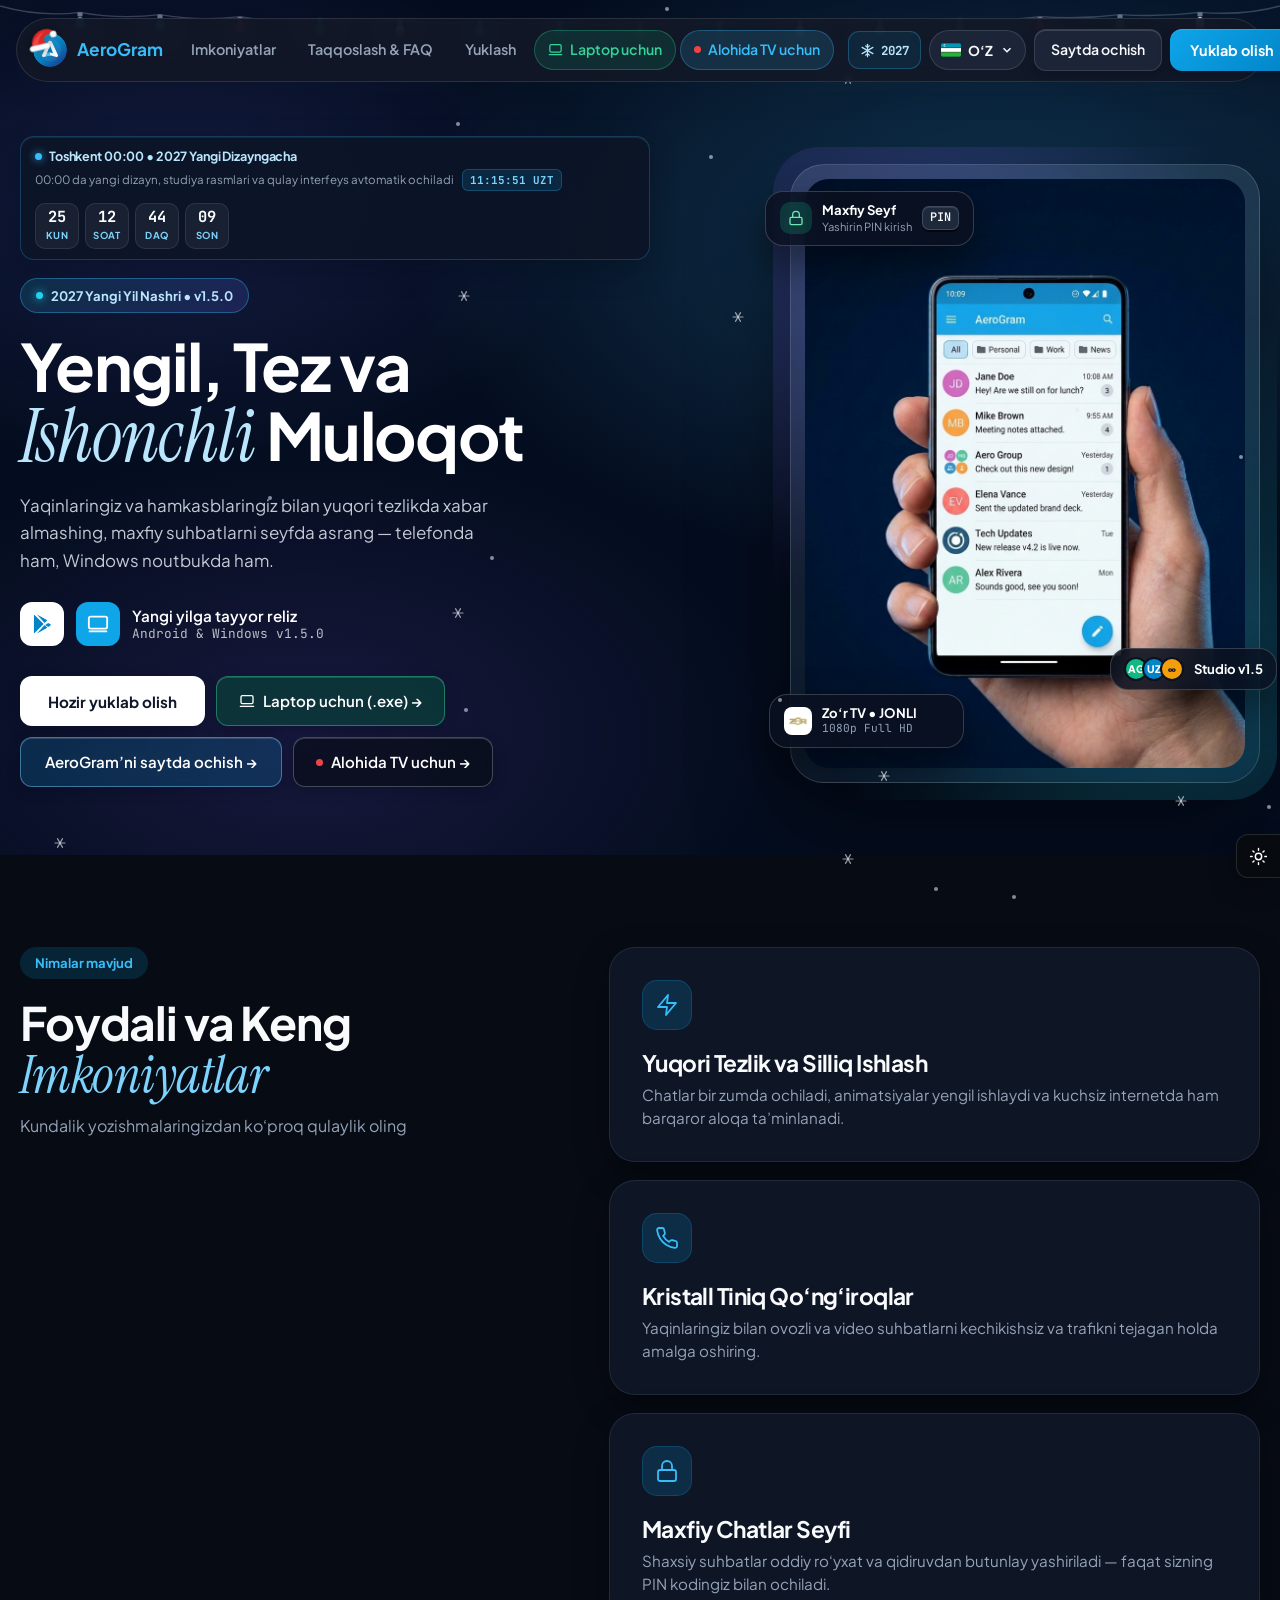
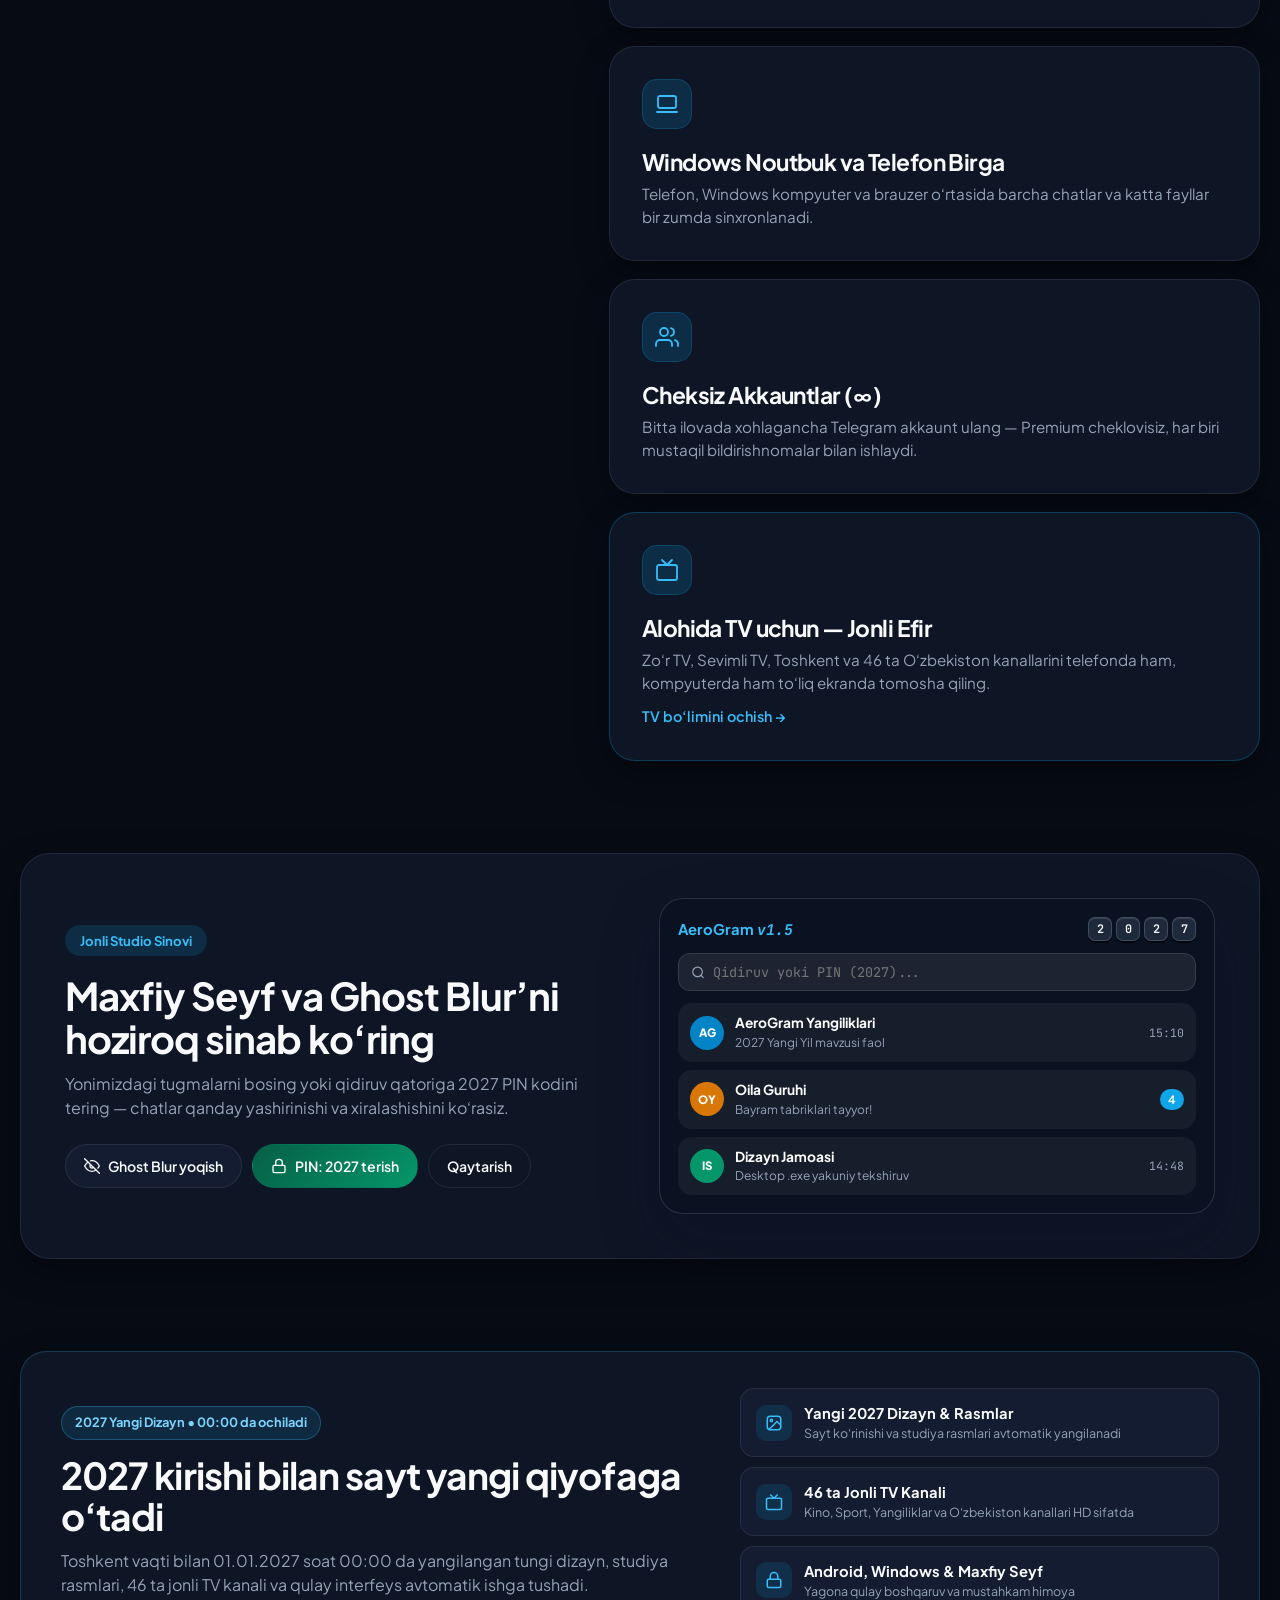
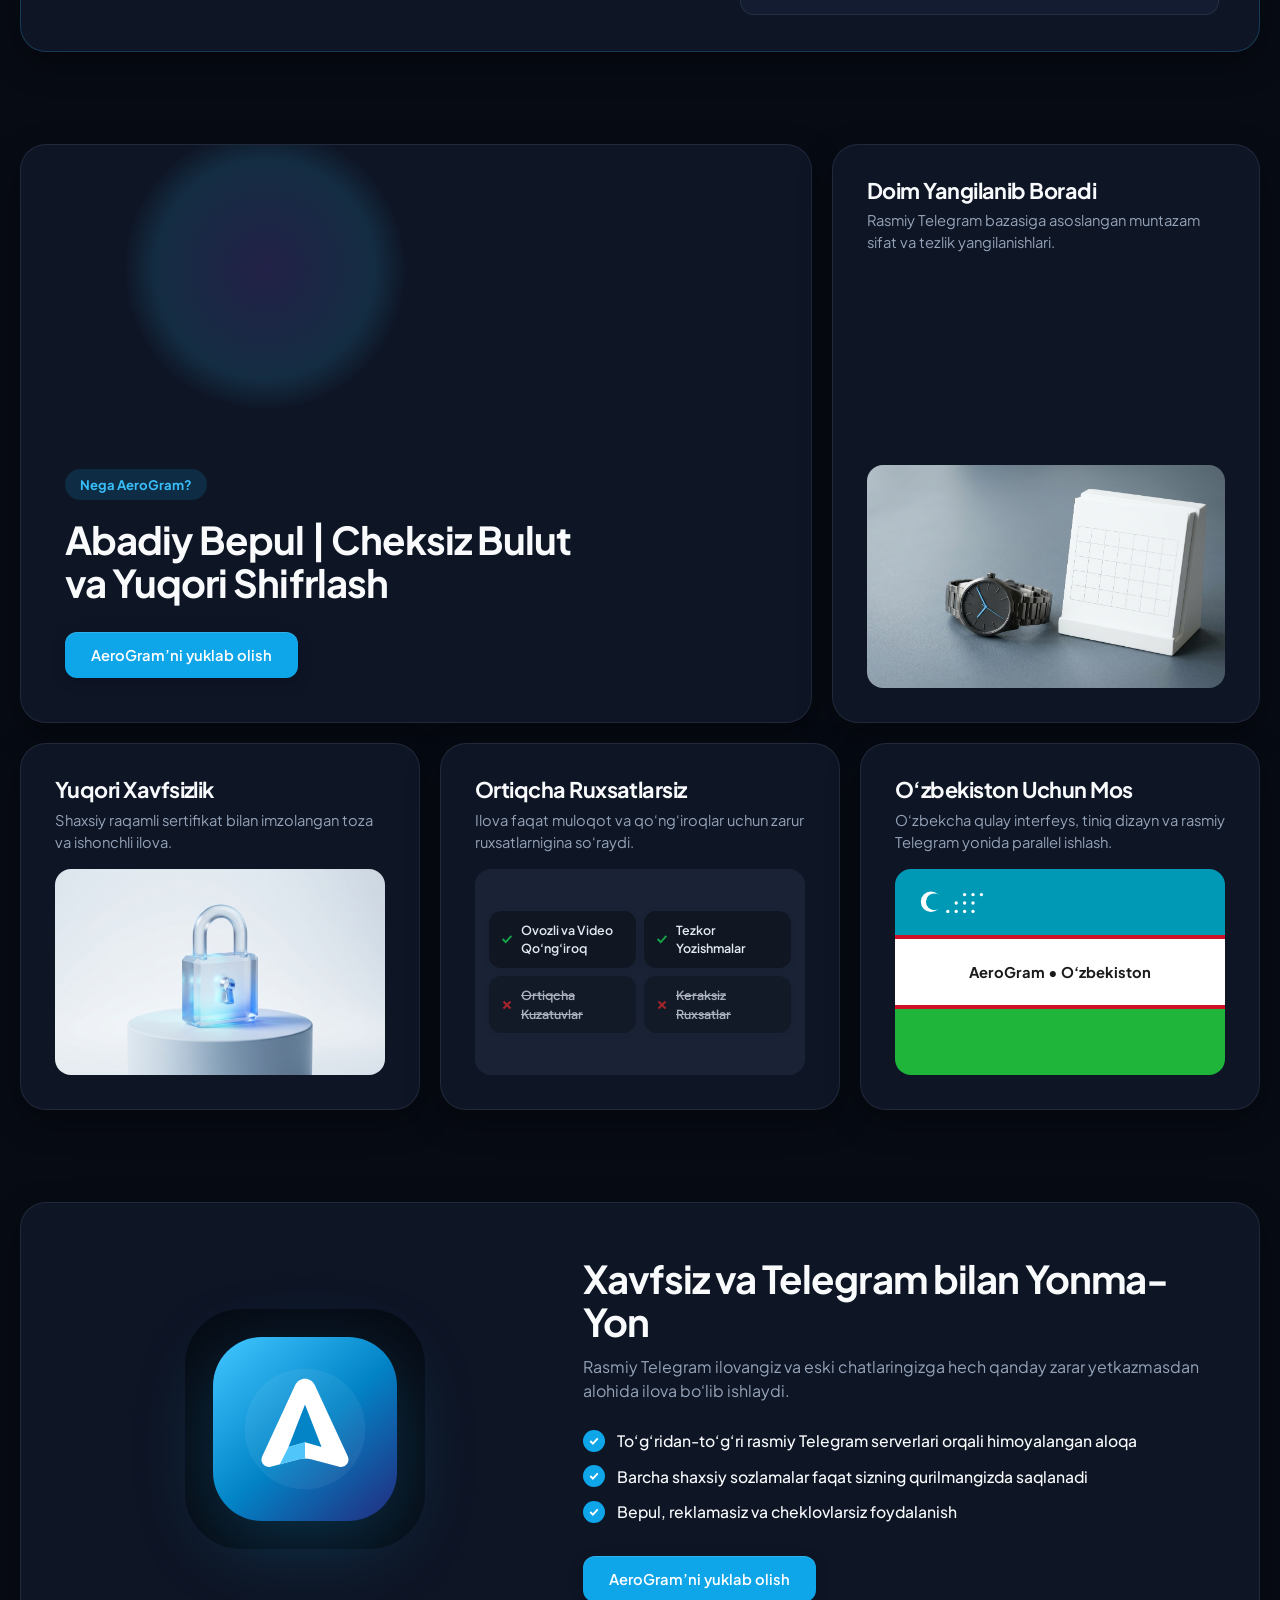
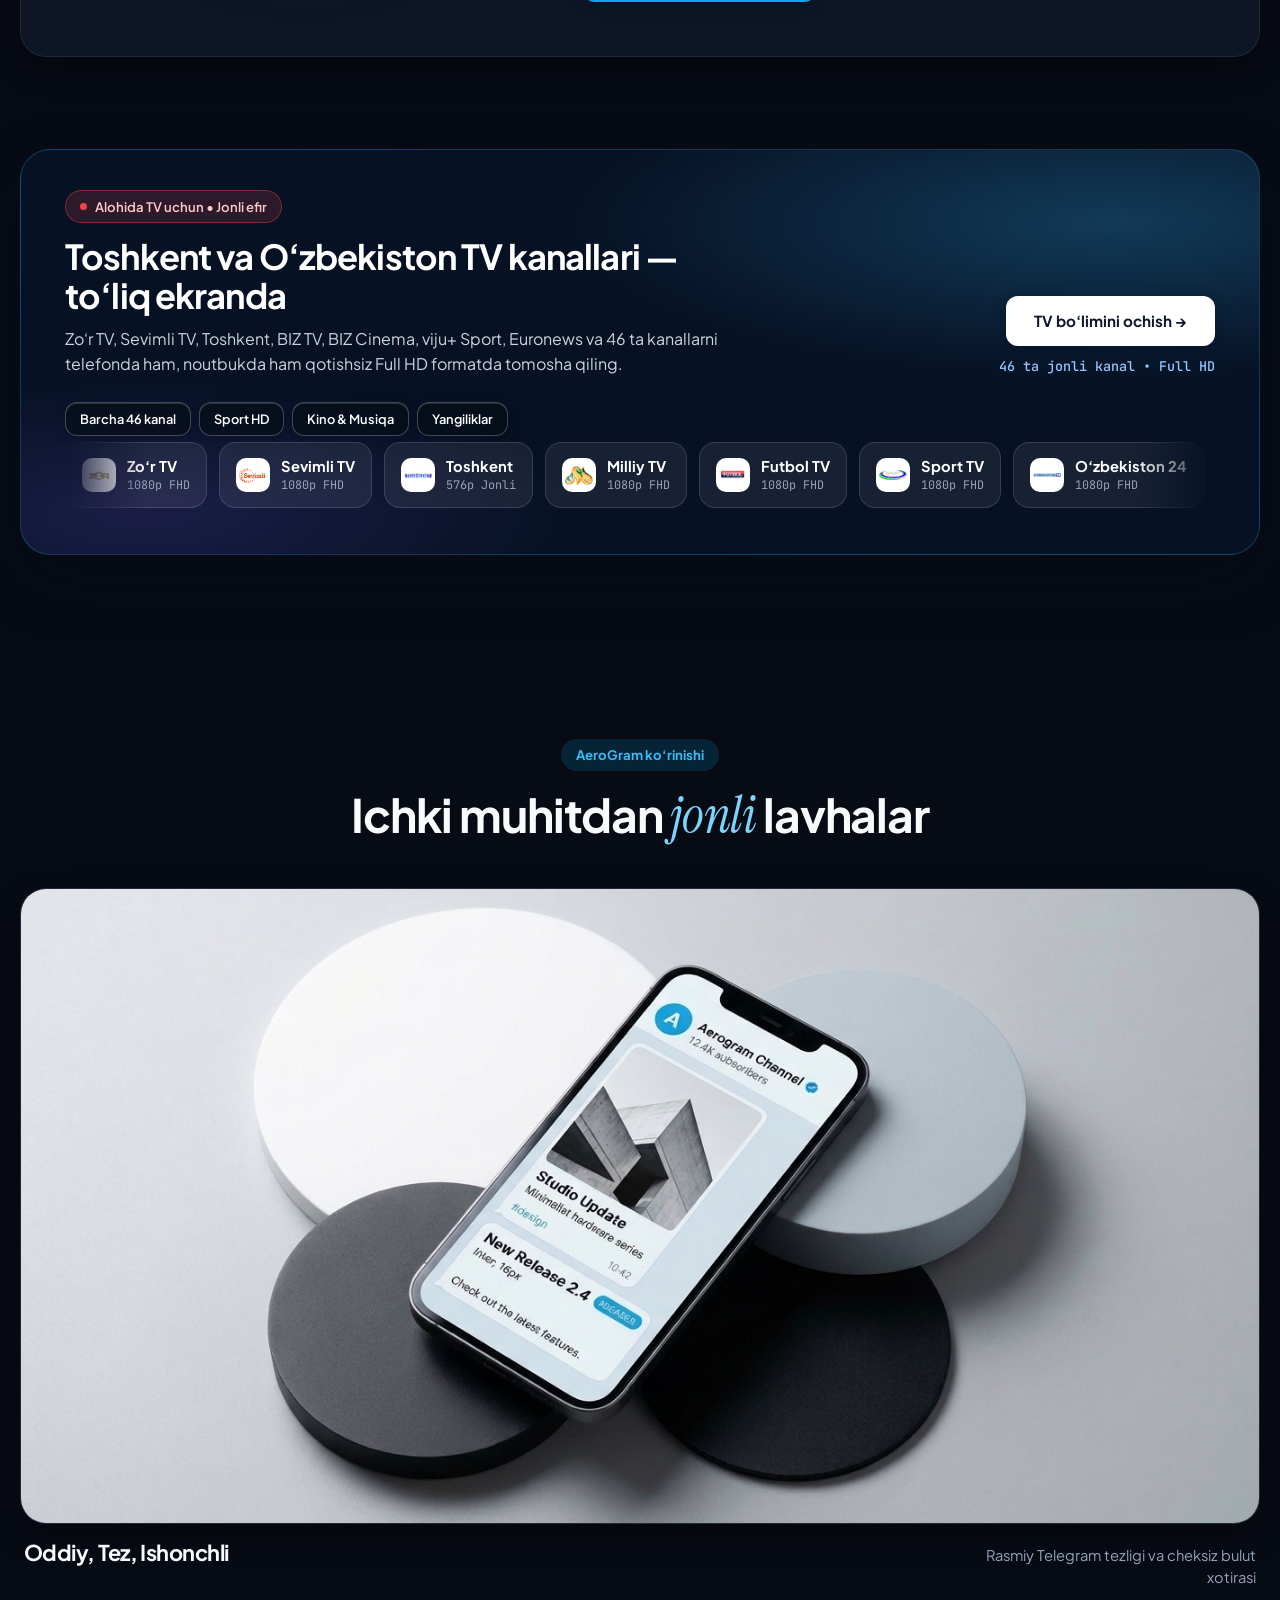
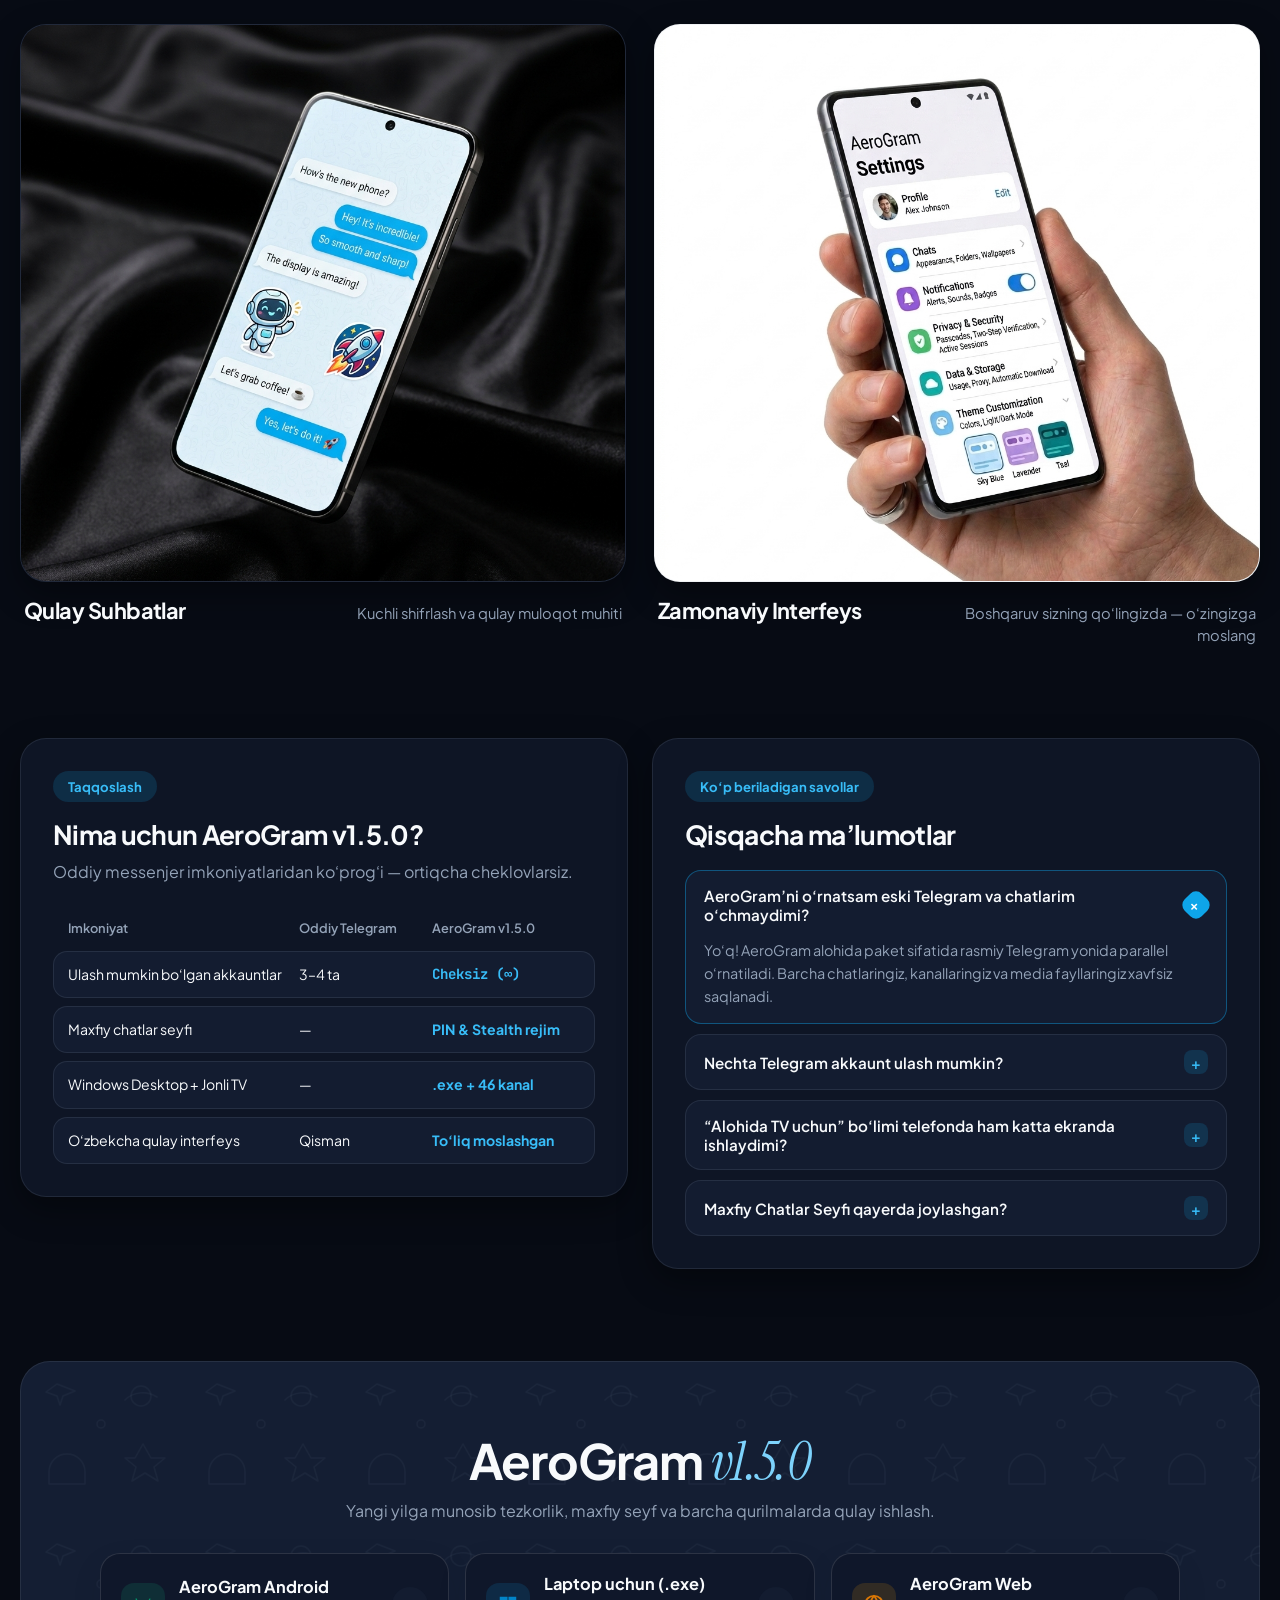
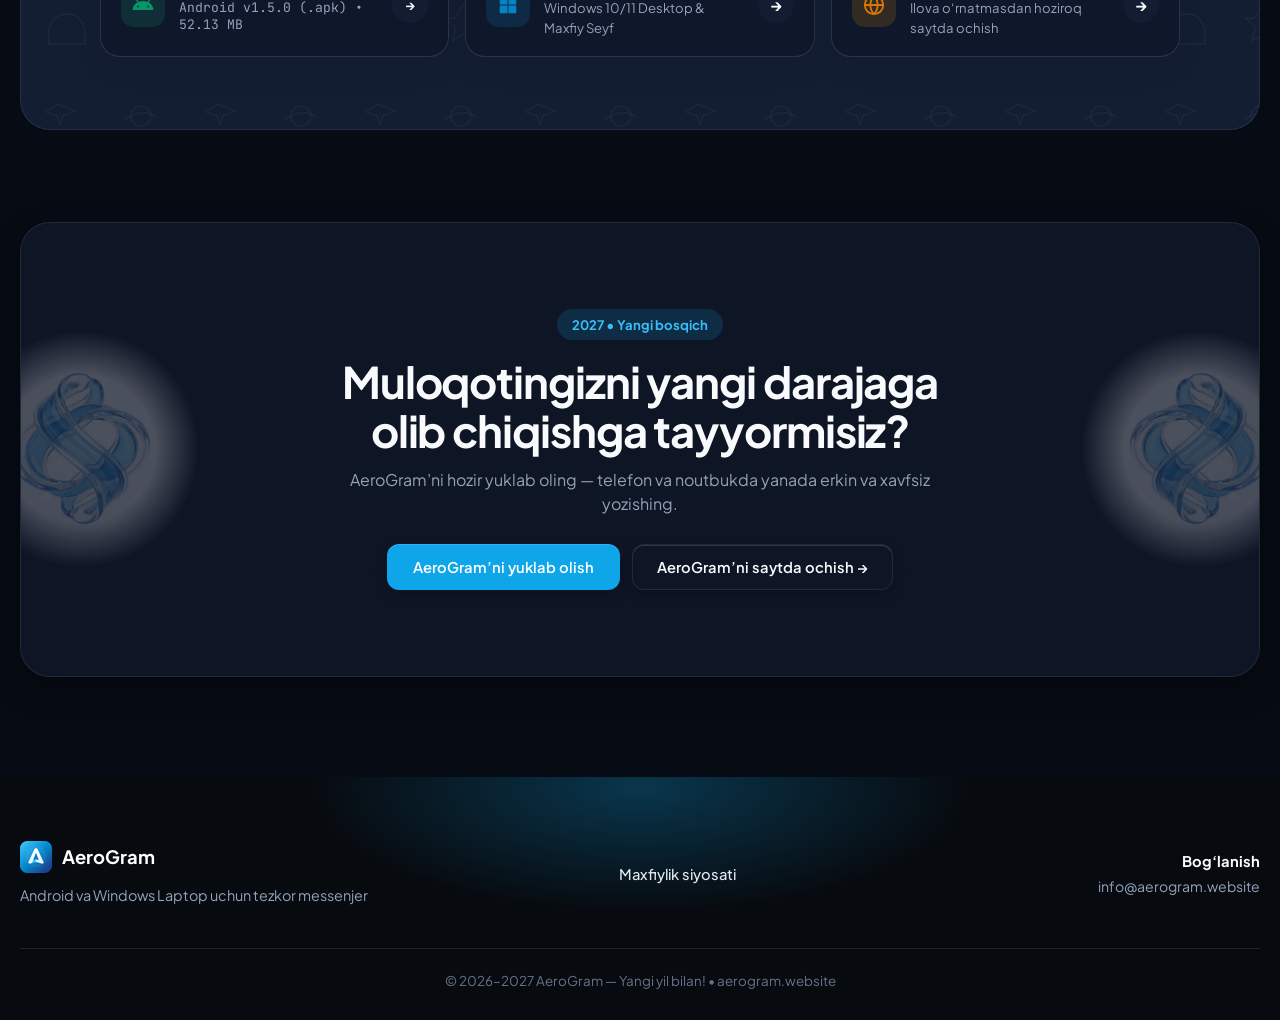
==== commit e74738c6: "AeroGram 2027: clean bare icon on arrival, remove 3D film/voice, human-crafted Yangi Dizayn & 46 liv" ====
--- a/index.html
+++ b/index.html
@@ -42,7 +42,6 @@
 
   <link rel="stylesheet" href="css/style.css">
   <link rel="stylesheet" href="css/festive-ui.css">
-  <link rel="stylesheet" href="css/cinema-2027.css">
 </head>
 <body>
 
@@ -284,7 +283,7 @@
               <svg viewBox="0 0 24 24" fill="none" stroke="currentColor" stroke-width="1.8" stroke-linecap="round" stroke-linejoin="round"><rect x="2" y="7" width="20" height="15" rx="2" ry="2"/><polyline points="17 2 12 7 7 2"/></svg>
             </div>
             <h3 data-i18n="of7_t">Alohida TV uchun — Jonli Efir</h3>
-            <p data-i18n="of7_d">Zo‘r TV, Sevimli TV, Toshkent va 29 ta O‘zbekiston kanallarini telefonda ham, kompyuterda ham to‘liq ekranda tomosha qiling.</p>
+            <p data-i18n="of7_d">Zo‘r TV, Sevimli TV, Toshkent va 46 ta O‘zbekiston kanallarini telefonda ham, kompyuterda ham to‘liq ekranda tomosha qiling.</p>
             <a href="tv/" class="offer-inline-link" data-i18n="of7_cta">TV bo‘limini ochish →</a>
           </article>
         </div>
@@ -391,22 +390,22 @@
           <div class="cap-locked">
             <div class="cap-locked-grid">
               <div>
-                <span class="cap-pill" data-i18n="cap_pill_locked">Yopiq 2027 Kapsulasi • 00:00 da ochiladi</span>
-                <h2 data-i18n="cap_title_locked">2027 kirishi bilan butun sayt yangi qiyofaga kiradi</h2>
-                <p class="muted-copy" data-i18n="cap_desc_locked">Toshkent vaqti bilan 01.01.2027 soat 00:00 da 40 soniyalik 3D taqdimot, Cosmic Prism dizayni, haqiqiy studiya rasmlari va Fazoviy Platforma markazi avtomatik ishga tushadi.</p>
+                <span class="cap-pill" data-i18n="cap_pill_locked">2027 Yangi Dizayn • 00:00 da ochiladi</span>
+                <h2 data-i18n="cap_title_locked">2027 kirishi bilan sayt yangi qiyofaga o‘tadi</h2>
+                <p class="muted-copy" data-i18n="cap_desc_locked">Toshkent vaqti bilan 01.01.2027 soat 00:00 da yangilangan tungi dizayn, studiya rasmlari, 46 ta jonli TV kanali va qulay interfeys avtomatik ishga tushadi.</p>
               </div>
               <div class="cap-teaser-list">
                 <div class="cap-teaser-item">
-                  <span class="cap-t-ic"><svg width="18" height="18" viewBox="0 0 24 24" fill="none" stroke="currentColor" stroke-width="2"><polygon points="5 3 19 12 5 21 5 3"/></svg></span>
-                  <div><strong data-i18n="cap_f1_t">40 Soniyalik 3D Taqdimot & Ovoz</strong><small data-i18n="cap_f1_s">WebGL fazoviy film va jonli O‘zbekcha sharh</small></div>
+                  <span class="cap-t-ic"><svg width="18" height="18" viewBox="0 0 24 24" fill="none" stroke="currentColor" stroke-width="2"><rect x="3" y="3" width="18" height="18" rx="4"/><circle cx="8.5" cy="8.5" r="1.5"/><path d="M21 15l-5-5L5 21"/></svg></span>
+                  <div><strong data-i18n="cap_f1_t">Yangi 2027 Dizayn & Rasmlar</strong><small data-i18n="cap_f1_s">Sayt ko‘rinishi va studiya rasmlari avtomatik yangilanadi</small></div>
                 </div>
                 <div class="cap-teaser-item">
-                  <span class="cap-t-ic"><svg width="18" height="18" viewBox="0 0 24 24" fill="none" stroke="currentColor" stroke-width="2"><rect x="3" y="3" width="18" height="18" rx="4"/><circle cx="8.5" cy="8.5" r="1.5"/><path d="M21 15l-5-5L5 21"/></svg></span>
-                  <div><strong data-i18n="cap_f2_t">Cosmic Prism 2027 Dizayn & Rasmlar</strong><small data-i18n="cap_f2_s">Sayt rasmlari, tugmalar va mavzu butunlay yangilanadi</small></div>
+                  <span class="cap-t-ic"><svg width="18" height="18" viewBox="0 0 24 24" fill="none" stroke="currentColor" stroke-width="2"><rect x="2" y="7" width="20" height="15" rx="2"/><polyline points="17 2 12 7 7 2"/></svg></span>
+                  <div><strong data-i18n="cap_f2_t">46 ta Jonli TV Kanali</strong><small data-i18n="cap_f2_s">Kino, Sport, Yangiliklar va O‘zbekiston kanallari HD sifatda</small></div>
                 </div>
                 <div class="cap-teaser-item">
-                  <span class="cap-t-ic"><svg width="18" height="18" viewBox="0 0 24 24" fill="none" stroke="currentColor" stroke-width="2"><polygon points="12 2 22 12 12 22 2 12 12 2"/></svg></span>
-                  <div><strong data-i18n="cap_f3_t">Interaktiv 2027 Fazoviy Markaz</strong><small data-i18n="cap_f3_s">Android, Windows Desktop va Maxfiy Seyf birlashmasi</small></div>
+                  <span class="cap-t-ic"><svg width="18" height="18" viewBox="0 0 24 24" fill="none" stroke="currentColor" stroke-width="2"><rect x="3" y="11" width="18" height="11" rx="2"/><path d="M7 11V7a5 5 0 0 1 10 0v4"/></svg></span>
+                  <div><strong data-i18n="cap_f3_t">Android, Windows & Maxfiy Seyf</strong><small data-i18n="cap_f3_s">Yagona qulay boshqaruv va mustahkam himoya</small></div>
                 </div>
               </div>
             </div>
@@ -416,40 +415,34 @@
           <div class="cap-unlocked">
             <div class="cap-unlocked-head">
               <div>
-                <span class="cap-pill" data-i18n="cap_pill_open">2027-Yil Xush Kelibsiz! • Fazoviy Hub Ochildi</span>
-                <h2 data-i18n="cap_title_open">AeroGram 2027 Cosmic Prism Markazi</h2>
-              </div>
-              <div class="cap-aura-bar">
-                <button type="button" class="cap-aura-btn active" data-aura-set="prism"><span class="cap-aura-dot" style="background:#22D3EE"></span><span data-i18n="aura_prism">Cosmic Prism</span></button>
-                <button type="button" class="cap-aura-btn" data-aura-set="glacier"><span class="cap-aura-dot" style="background:#38BDF8"></span><span data-i18n="aura_glacier">Muzlik</span></button>
-                <button type="button" class="cap-aura-btn" data-aura-set="nebula"><span class="cap-aura-dot" style="background:#A855F7"></span><span data-i18n="aura_nebula">Nebula</span></button>
-                <button type="button" class="cinema-trigger-btn" id="replay2027-btn" data-replay-cinema data-i18n="replay_3d_btn">▶ 2027 3D Taqdimot (40s)</button>
+                <span class="cap-pill" data-i18n="cap_pill_open">2027-Yil Xush Kelibsiz • Yangi Dizayn</span>
+                <h2 data-i18n="cap_title_open">AeroGram 2027 Yangi Dizayni</h2>
               </div>
             </div>
 
             <div class="cap-deck-tabs" role="tablist">
-              <button type="button" class="cap-tab-btn active" data-deck-tab="0" data-i18n="deck_tab1">01 · Yagona Fazo</button>
-              <button type="button" class="cap-tab-btn" data-deck-tab="1" data-i18n="deck_tab2">02 · Maxfiy Seyf 2.0</button>
-              <button type="button" class="cap-tab-btn" data-deck-tab="2" data-i18n="deck_tab3">03 · 29+ Hamjamiyat</button>
+              <button type="button" class="cap-tab-btn active" data-deck-tab="0" data-i18n="deck_tab1">01 · Suhbatlar va Seyf</button>
+              <button type="button" class="cap-tab-btn" data-deck-tab="1" data-i18n="deck_tab2">02 · 46 ta Jonli TV</button>
+              <button type="button" class="cap-tab-btn" data-deck-tab="2" data-i18n="deck_tab3">03 · Windows Noutbuk</button>
             </div>
 
             <div class="cap-deck-stage">
               <div class="cap-deck-visual">
                 <div class="cap-metric-row">
                   <div class="cap-metric-box">
-                    <strong id="deck-m1-v">0.08 s</strong>
-                    <span id="deck-m1-l">Android ↔ Windows sinxron</span>
+                    <strong id="deck-m1-v">PIN & Biometriya</strong>
+                    <span id="deck-m1-l">Yashirin Maxfiy Seyf</span>
                   </div>
                   <div class="cap-metric-box">
-                    <strong id="deck-m2-v">∞ profil</strong>
-                    <span id="deck-m2-l">Cheksiz akkaunt uyasi</span>
+                    <strong id="deck-m2-v">∞ Profil</strong>
+                    <span id="deck-m2-l">Cheksiz akkauntlar</span>
                   </div>
                 </div>
               </div>
               <div class="cap-deck-copy">
-                <h3 id="deck-title">Yagona Fazoviy Ekotizim</h3>
-                <p id="deck-desc">Telefon va Windows noutbukingiz o‘rtasida fayllar, chatlar va faol sessiyalar real vaqtda birlashadi.</p>
-                <button type="button" class="btn-white-pill" data-replay-cinema data-i18n="deck_watch_btn">3D Keynote’ni qayta tomosha qilish →</button>
+                <h3 id="deck-title">Toza Suhbatlar va Maxfiy Seyf</h3>
+                <p id="deck-desc">Kerakli chatlarni umumiy ro‘yxatdan bekitib qo‘ying — ular faqat qidiruvga PIN kodingizni kiritganingizda ko‘rinadi.</p>
+                <a href="#aero-download" class="btn-white-pill" id="deck-cta" data-i18n="deck_watch_btn">Ilovani yuklab olish ↓</a>
               </div>
             </div>
 
@@ -464,7 +457,7 @@
               </div>
               <div class="cap-future-tile">
                 <strong data-i18n="fut3_t">Full HD Jonli TV</strong>
-                <p data-i18n="fut3_d">29 ta O‘zbekiston kanallari kechikishsiz va reklamasiz efirda.</p>
+                <p data-i18n="fut3_d">46 ta O‘zbekiston va xalqaro kanallar kechikishsiz efirda.</p>
               </div>
             </div>
           </div>
@@ -620,12 +613,19 @@
                 <span data-i18n="tvs_pill">Alohida TV uchun • Jonli efir</span>
               </span>
               <h2 data-i18n="tvs_title">Toshkent va O‘zbekiston TV kanallari — to‘liq ekranda</h2>
-              <p data-i18n="tvs_desc">Zo‘r TV, Sevimli TV, Toshkent, Milliy TV, Futbol TV va 29 ta kanallarni telefonda ham, noutbukda ham qotishsiz Full HD formatda tomosha qiling.</p>
+              <p data-i18n="tvs_desc">Zo‘r TV, Sevimli TV, Toshkent, BIZ TV, BIZ Cinema, viju+ Sport, Euronews va 46 ta kanallarni telefonda ham, noutbukda ham qotishsiz Full HD formatda tomosha qiling.</p>
             </div>
             <div class="tv-spot-actions">
               <a href="tv/" class="btn-white-pill" data-magnetic data-i18n="tvs_btn">TV bo‘limini ochish →</a>
-              <span class="tv-spot-note mono-metric" data-i18n="tvs_note">29 ta jonli kanal • Full HD</span>
-            </div>
+              <span class="tv-spot-note mono-metric" data-i18n="tvs_note">46 ta jonli kanal • Full HD</span>
+            </div>
+          </div>
+
+          <div class="tv-spot-cats" style="display:flex;gap:8px;flex-wrap:wrap;margin-top:16px">
+            <a href="tv/" class="btn-hero-tv" style="height:34px;padding:0 14px;font-size:0.8rem" data-i18n="tvcat_all">Barcha 46 kanal</a>
+            <a href="tv/#sport" class="btn-hero-tv" style="height:34px;padding:0 14px;font-size:0.8rem" data-i18n="tvcat_sport">Sport HD</a>
+            <a href="tv/#music" class="btn-hero-tv" style="height:34px;padding:0 14px;font-size:0.8rem" data-i18n="tvcat_cinema">Kino & Musiqa</a>
+            <a href="tv/#news" class="btn-hero-tv" style="height:34px;padding:0 14px;font-size:0.8rem" data-i18n="tvcat_news">Yangiliklar</a>
           </div>
 
           <!-- Kinetic Channel Marquee with real station logos -->
@@ -643,6 +643,10 @@
               <a href="tv/#channel=yoshlar" class="tv-ch-chip"><img src="tv/logos/yoshlar.png" width="32" height="32" alt="Yoshlar" class="tv-chip-logo"><div><strong>Yoshlar</strong><small class="mono-metric">1080p FHD</small></div></a>
               <a href="tv/#channel=uzreport" class="tv-ch-chip"><img src="tv/logos/uzreport.jpg" width="32" height="32" alt="UzReport TV" class="tv-chip-logo"><div><strong>UzReport TV</strong><small class="mono-metric">1080p FHD</small></div></a>
               <a href="tv/#channel=muz-tv" class="tv-ch-chip"><img src="tv/logos/muz-tv.jpg" width="32" height="32" alt="Muz TV" class="tv-chip-logo"><div><strong>Muz TV</strong><small class="mono-metric">1080p FHD</small></div></a>
+              <a href="tv/#channel=biz-tv" class="tv-ch-chip"><img src="tv/logos/biz-tv.png" width="32" height="32" alt="BIZ TV" class="tv-chip-logo"><div><strong>BIZ TV</strong><small class="mono-metric">1080p FHD</small></div></a>
+              <a href="tv/#channel=biz-cinema" class="tv-ch-chip"><img src="tv/logos/biz-cinema.png" width="32" height="32" alt="BIZ Cinema" class="tv-chip-logo"><div><strong>BIZ Cinema</strong><small class="mono-metric">1080p FHD</small></div></a>
+              <a href="tv/#channel=viju-sport" class="tv-ch-chip"><img src="tv/logos/viju-sport.png" width="32" height="32" alt="viju+ Sport" class="tv-chip-logo"><div><strong>viju+ Sport</strong><small class="mono-metric">1080p FHD</small></div></a>
+              <a href="tv/#channel=euronews" class="tv-ch-chip"><img src="tv/logos/euronews.png" width="32" height="32" alt="Euronews" class="tv-chip-logo"><div><strong>Euronews</strong><small class="mono-metric">576p Jonli</small></div></a>
 
               <!-- Seamless Loop Clone -->
               <a href="tv/#channel=zor-tv" class="tv-ch-chip" aria-hidden="true" tabindex="-1"><img src="tv/logos/zor-tv.png" width="32" height="32" alt="" class="tv-chip-logo"><div><strong>Zo‘r TV</strong><small class="mono-metric">1080p FHD</small></div></a>
@@ -657,6 +661,10 @@
               <a href="tv/#channel=yoshlar" class="tv-ch-chip" aria-hidden="true" tabindex="-1"><img src="tv/logos/yoshlar.png" width="32" height="32" alt="" class="tv-chip-logo"><div><strong>Yoshlar</strong><small class="mono-metric">1080p FHD</small></div></a>
               <a href="tv/#channel=uzreport" class="tv-ch-chip" aria-hidden="true" tabindex="-1"><img src="tv/logos/uzreport.jpg" width="32" height="32" alt="" class="tv-chip-logo"><div><strong>UzReport TV</strong><small class="mono-metric">1080p FHD</small></div></a>
               <a href="tv/#channel=muz-tv" class="tv-ch-chip" aria-hidden="true" tabindex="-1"><img src="tv/logos/muz-tv.jpg" width="32" height="32" alt="" class="tv-chip-logo"><div><strong>Muz TV</strong><small class="mono-metric">1080p FHD</small></div></a>
+              <a href="tv/#channel=biz-tv" class="tv-ch-chip" aria-hidden="true" tabindex="-1"><img src="tv/logos/biz-tv.png" width="32" height="32" alt="" class="tv-chip-logo"><div><strong>BIZ TV</strong><small class="mono-metric">1080p FHD</small></div></a>
+              <a href="tv/#channel=biz-cinema" class="tv-ch-chip" aria-hidden="true" tabindex="-1"><img src="tv/logos/biz-cinema.png" width="32" height="32" alt="" class="tv-chip-logo"><div><strong>BIZ Cinema</strong><small class="mono-metric">1080p FHD</small></div></a>
+              <a href="tv/#channel=viju-sport" class="tv-ch-chip" aria-hidden="true" tabindex="-1"><img src="tv/logos/viju-sport.png" width="32" height="32" alt="" class="tv-chip-logo"><div><strong>viju+ Sport</strong><small class="mono-metric">1080p FHD</small></div></a>
+              <a href="tv/#channel=euronews" class="tv-ch-chip" aria-hidden="true" tabindex="-1"><img src="tv/logos/euronews.png" width="32" height="32" alt="" class="tv-chip-logo"><div><strong>Euronews</strong><small class="mono-metric">576p Jonli</small></div></a>
             </div>
           </div>
         </div>
@@ -734,7 +742,7 @@
               <div class="cmp-row">
                 <span data-i18n="cmp_r3_k">Windows Desktop + Jonli TV</span>
                 <span>—</span>
-                <strong data-i18n="cmp_tv_yes">.exe + 29 kanal</strong>
+                <strong data-i18n="cmp_tv_yes">.exe + 46 kanal</strong>
               </div>
               <div class="cmp-row">
                 <span data-i18n="cmp_r4_k">O‘zbekcha qulay interfeys</span>
@@ -955,8 +963,6 @@
     </div>
   </div>
 
-  <script src="js/vendor/three.min.js" defer></script>
-  <script src="js/cinema-2027.js" defer></script>
   <script src="js/festive-motion.js" defer></script>
   <script src="js/app.js" defer></script>
 </body>
--- a/css/style.css
+++ b/css/style.css
@@ -359,9 +359,9 @@
   min-height: 760px;
   padding: 136px 0 44px;
   background:
-    radial-gradient(ellipse 68% 58% at 78% 28%, rgba(56, 189, 248, 0.25), transparent 68%),
-    radial-gradient(ellipse 46% 44% at 14% 24%, rgba(245, 158, 11, 0.13), transparent 70%),
-    radial-gradient(ellipse 52% 48% at 24% 86%, rgba(16, 185, 129, 0.13), transparent 70%),
+    radial-gradient(ellipse 68% 58% at 78% 28%, rgba(56, 189, 248, 0.24), transparent 68%),
+    radial-gradient(ellipse 46% 44% at 14% 24%, rgba(99, 102, 241, 0.16), transparent 70%),
+    radial-gradient(ellipse 52% 48% at 24% 86%, rgba(139, 92, 246, 0.14), transparent 70%),
     #040D1F;
   color: #FFFFFF;
   overflow: hidden;
@@ -375,9 +375,9 @@
   gap: 8px;
   padding: 7px 15px;
   border-radius: 9999px;
-  background: linear-gradient(135deg, rgba(245, 158, 11, 0.16), rgba(56, 189, 248, 0.14));
-  border: 1px solid rgba(253, 230, 138, 0.34);
-  color: #FDE68A;
+  background: linear-gradient(135deg, rgba(34, 211, 238, 0.14), rgba(99, 102, 241, 0.18));
+  border: 1px solid rgba(56, 189, 248, 0.36);
+  color: #BAE6FD;
   font-size: 0.82rem;
   font-weight: 700;
   margin-bottom: 18px;
@@ -388,8 +388,8 @@
   width: 7px;
   height: 7px;
   border-radius: 50%;
-  background: #F59E0B;
-  box-shadow: 0 0 10px rgba(245, 158, 11, 0.95);
+  background: #22D3EE;
+  box-shadow: 0 0 10px rgba(34, 211, 238, 0.95);
 }
 
 #hero-mist {
@@ -532,8 +532,8 @@
   position: absolute;
   inset: -18px;
   border-radius: 46px;
-  background: radial-gradient(circle at 25% 20%, rgba(245, 158, 11, 0.22), transparent 52%),
-              radial-gradient(circle at 80% 80%, rgba(56, 189, 248, 0.24), transparent 55%);
+  background: radial-gradient(circle at 25% 20%, rgba(139, 92, 246, 0.24), transparent 52%),
+              radial-gradient(circle at 80% 80%, rgba(34, 211, 238, 0.24), transparent 55%);
   z-index: -1;
   pointer-events: none;
 }
@@ -929,7 +929,7 @@
   width: 280px;
   height: 280px;
   border-radius: 50%;
-  background: radial-gradient(circle, rgba(245, 158, 11, 0.16), rgba(56, 189, 248, 0.14) 55%, transparent 72%);
+  background: radial-gradient(circle, rgba(139, 92, 246, 0.16), rgba(56, 189, 248, 0.14) 55%, transparent 72%);
   pointer-events: none;
 }
 
@@ -1102,7 +1102,7 @@
   padding: 40px 44px;
   background:
     radial-gradient(ellipse 68% 60% at 88% 18%, rgba(56, 189, 248, 0.24), transparent 65%),
-    radial-gradient(ellipse 52% 50% at 10% 90%, rgba(245, 158, 11, 0.14), transparent 68%),
+    radial-gradient(ellipse 52% 50% at 10% 90%, rgba(139, 92, 246, 0.16), transparent 68%),
     #061124;
   border: 1px solid rgba(56, 189, 248, 0.24);
   color: #FFFFFF;
--- a/css/festive-ui.css
+++ b/css/festive-ui.css
@@ -1,114 +1,85 @@
-/* AeroGram 2027 Cosmic Prism Studio UI, Liquid Glass Buttons, Santa Cap -> 2027 Prism Crest, Tashkent 00:00 Clock & Era Metamorphosis */
+/* AeroGram 2027 — Human-Crafted Graphite & Sapphire UI, Bare Logo in 2027 & Tashkent 00:00 Clock */
 :root {
   --font-sans: 'Plus Jakarta Sans', 'Inter', system-ui, -apple-system, sans-serif;
   --font-serif: 'Instrument Serif', Georgia, serif;
   --font-mono: 'JetBrains Mono', ui-monospace, SFMono-Regular, monospace;
 
-  --ny-cyan: #22D3EE;
-  --ny-indigo: #6366F1;
-  --ny-violet: #8B5CF6;
-  --ny-frost: #38BDF8;
-  --ny-ice: #BAE6FD;
-}
-
-/* Full-Site 00:00 UZT 2027 Cosmic Prism Metamorphosis */
+  --ny-sky: #38BDF8;
+  --ny-sapphire: #0EA5E9;
+  --ny-slate: #94A3B8;
+}
+
+/* Automatic 00:00 UZT 2027 New Design Shift (Clean Dark Graphite & Sapphire) */
 html[data-era="2027-live"] {
-  --bg: #040613;
-  --bg-soft: #070B1E;
-  --surface: #0B112B;
-  --surface-soft: #10183B;
-  --border: rgba(148, 163, 184, 0.22);
+  --bg: #070B12;
+  --bg-soft: #0B111C;
+  --surface: #0F1726;
+  --surface-soft: #152035;
+  --border: rgba(255, 255, 255, 0.09);
   --ink: #F8FAFC;
   --ink-muted: #94A3B8;
-  --primary: #22D3EE;
-  --primary-deep: #6366F1;
-  --pill-bg: rgba(34, 211, 238, 0.16);
-  --pill-ink: #67E8F9;
-  --hero-bg: #040613;
-}
-
-html[data-era="2027-live"][data-aura="glacier"] {
-  --bg: #030A18;
-  --bg-soft: #051126;
-  --surface: #081834;
-  --surface-soft: #0D2044;
-  --primary: #38BDF8;
-  --primary-deep: #2563EB;
-  --pill-bg: rgba(56, 189, 248, 0.18);
-  --pill-ink: #BAE6FD;
-}
-
-html[data-era="2027-live"][data-aura="nebula"] {
-  --bg: #09051C;
-  --bg-soft: #0E0829;
-  --surface: #140D38;
-  --surface-soft: #1B124A;
-  --primary: #A855F7;
-  --primary-deep: #6366F1;
-  --pill-bg: rgba(168, 85, 247, 0.2);
-  --pill-ink: #E9D5FF;
+  --primary: #0EA5E9;
+  --primary-deep: #0284C7;
+  --pill-bg: rgba(14, 165, 233, 0.14);
+  --pill-ink: #38BDF8;
+  --hero-bg: #070B12;
 }
 
 body { font-family: var(--font-sans); }
 
-/* Smooth Swap Crossfade for Realistic 2027 Studio Imagery */
+/* Smooth Swap Crossfade for Studio Imagery */
 img[data-src-2027] {
-  transition: opacity 0.45s ease, transform 0.55s cubic-bezier(0.22, 1, 0.36, 1);
-}
-img.is-swapping-2027 { opacity: 0.1; transform: scale(0.985); }
-
-/* 2027 Cosmic Prism Atmospheric Surfaces Sitewide */
+  transition: opacity 0.36s ease, transform 0.45s cubic-bezier(0.22, 1, 0.36, 1);
+}
+img.is-swapping-2027 { opacity: 0.12; }
+
+/* Subtle Calm 2027 Surface Atmosphere */
 html[data-era="2027-live"] .hero,
 html[data-era="2027-live"] .desk-hero {
   background:
-    radial-gradient(ellipse 72% 62% at 78% 24%, rgba(34, 211, 238, 0.2), transparent 64%),
-    radial-gradient(ellipse 56% 52% at 18% 82%, rgba(139, 92, 246, 0.24), transparent 68%),
-    radial-gradient(circle at 50% 0%, rgba(99, 102, 241, 0.2), transparent 58%),
-    #040613 !important;
-}
-
-html[data-era="2027-live"][data-aura="glacier"] .hero,
-html[data-era="2027-live"][data-aura="glacier"] .desk-hero {
-  background:
-    radial-gradient(ellipse 72% 62% at 78% 24%, rgba(56, 189, 248, 0.24), transparent 64%),
-    radial-gradient(ellipse 56% 52% at 18% 82%, rgba(37, 99, 235, 0.24), transparent 68%),
-    #030A18 !important;
-}
-
-html[data-era="2027-live"][data-aura="nebula"] .hero,
-html[data-era="2027-live"][data-aura="nebula"] .desk-hero {
-  background:
-    radial-gradient(ellipse 72% 62% at 78% 24%, rgba(168, 85, 247, 0.26), transparent 64%),
-    radial-gradient(ellipse 56% 52% at 18% 82%, rgba(99, 102, 241, 0.24), transparent 68%),
-    #09051C !important;
+    radial-gradient(ellipse 68% 54% at 78% 24%, rgba(14, 165, 233, 0.16), transparent 64%),
+    radial-gradient(ellipse 52% 48% at 18% 82%, rgba(2, 132, 199, 0.12), transparent 68%),
+    #070B12 !important;
 }
 
 html[data-era="2027-live"] .nav-pill {
-  background: rgba(8, 12, 32, 0.78);
-  border-color: rgba(34, 211, 238, 0.28);
-  box-shadow: 0 14px 40px rgba(99, 102, 241, 0.18), inset 0 1px 0 rgba(255, 255, 255, 0.1);
+  background: rgba(11, 17, 28, 0.88);
+  border-color: rgba(56, 189, 248, 0.22);
+  box-shadow: 0 12px 32px rgba(0, 0, 0, 0.36), inset 0 1px 0 rgba(255, 255, 255, 0.08);
 }
 
 html[data-era="2027-live"] .hero-stage-shell {
-  border-color: rgba(139, 92, 246, 0.42);
-  box-shadow: 0 34px 90px rgba(34, 211, 238, 0.22), 0 0 64px rgba(139, 92, 246, 0.18);
+  border-color: rgba(56, 189, 248, 0.24);
+  box-shadow: 0 28px 72px rgba(0, 0, 0, 0.56);
 }
 
 html[data-era="2027-live"] .bento-card,
 html[data-era="2027-live"] .compare-card,
 html[data-era="2027-live"] .shot-card,
 html[data-era="2027-live"] .faq-acc-item {
-  border-color: rgba(99, 102, 241, 0.26);
-  box-shadow: 0 16px 40px rgba(2, 4, 16, 0.35), inset 0 1px 0 rgba(255, 255, 255, 0.06);
+  border-color: rgba(255, 255, 255, 0.1);
+  box-shadow: 0 12px 32px rgba(2, 6, 23, 0.28);
 }
 
 html[data-era="2027-live"] .tv-spotlight-card,
 html[data-era="2027-live"] .cta-banner {
-  border-color: rgba(34, 211, 238, 0.32);
+  border-color: rgba(56, 189, 248, 0.24);
   background:
-    radial-gradient(ellipse 70% 60% at 85% 20%, rgba(34, 211, 238, 0.18), transparent 60%),
-    radial-gradient(ellipse 60% 60% at 15% 80%, rgba(139, 92, 246, 0.2), transparent 62%),
-    #070B1E !important;
+    radial-gradient(ellipse 65% 58% at 85% 20%, rgba(14, 165, 233, 0.14), transparent 62%),
+    #0B1220 !important;
+}
+
+/* Gentle 00:00 Direct Transition Motion (No Overlay Blocker) */
+@keyframes aero2027Settle {
+  0% { opacity: 0.72; transform: translate3d(0, 10px, 0); }
+  100% { opacity: 1; transform: translate3d(0, 0, 0); }
+}
+
+body.era-2027-entering .hero-title,
+body.era-2027-entering .desk-hero-title,
+body.era-2027-entering .hero-stage-shell,
+body.era-2027-entering .capsule-2027-card {
+  animation: aero2027Settle 0.55s cubic-bezier(0.22, 1, 0.36, 1) both;
 }
 
 /* Top Reading Progress Bar */
@@ -116,21 +87,17 @@
   position: fixed;
   top: 0;
   left: 0;
-  height: 2.5px;
+  height: 2px;
   width: 100%;
   transform-origin: left center;
   transform: scaleX(0);
-  background: linear-gradient(90deg, #38BDF8 0%, #6366F1 50%, #A855F7 100%);
+  background: linear-gradient(90deg, #38BDF8 0%, #0EA5E9 100%);
   z-index: 250;
   pointer-events: none;
   will-change: transform;
 }
 
-html[data-era="2027-live"] #aero-scroll-bar {
-  background: linear-gradient(90deg, #22D3EE 0%, #8B5CF6 52%, #38BDF8 100%);
-}
-
-/* Ultra-Light Offscreen-Sprite Canvas (Auto-paused while TV plays) */
+/* Ultra-Light Sprite Canvas (Pauses while TV video plays) */
 #aero-snow-canvas {
   position: fixed;
   inset: 0;
@@ -148,7 +115,7 @@
   pointer-events: none !important;
 }
 
-/* Top-Left Logo Ornament: Santa Cap (Pre-2027) -> Cosmic Prism Crest (At 00:00) */
+/* Top-Left Logo: Santa Cap before 00:00 -> Nothing on Top in 2027! */
 .brand-logo,
 .tv-brand-logo {
   position: relative;
@@ -157,8 +124,7 @@
 
 .brand-logo-festive::after { display: none !important; content: none !important; }
 
-.aero-santa-cap,
-.aero-prism-2027 {
+.aero-santa-cap {
   position: absolute;
   top: -12px;
   left: -6px;
@@ -168,29 +134,18 @@
   z-index: 5;
   transform: rotate(-13deg);
   transform-origin: 72% 85%;
-  filter: drop-shadow(0 2px 6px rgba(0, 0, 0, 0.45));
-  transition: transform 0.28s cubic-bezier(0.22, 1, 0.36, 1), opacity 0.25s ease;
-}
-
-.aero-prism-2027 {
-  top: -13px;
-  left: 3px;
-  width: 24px;
-  height: 24px;
-  transform: rotate(0deg);
-  display: none;
-  filter: drop-shadow(0 0 8px rgba(34, 211, 238, 0.65));
-}
-
-html[data-era="2027-live"] .aero-santa-cap { display: none; }
-html[data-era="2027-live"] .aero-prism-2027 { display: block; }
+  filter: drop-shadow(0 2px 6px rgba(0, 0, 0, 0.42));
+  transition: transform 0.25s cubic-bezier(0.22, 1, 0.36, 1), opacity 0.22s ease;
+}
+
+html[data-era="2027-live"] .aero-santa-cap {
+  display: none !important;
+}
 
 .brand:hover .aero-santa-cap,
-.tv-brand:hover .aero-santa-cap { transform: rotate(-5deg) scale(1.07); }
-.brand:hover .aero-prism-2027,
-.tv-brand:hover .aero-prism-2027 { transform: translateY(-2px) scale(1.08); }
-
-/* Editorial Display Italic Flourish */
+.tv-brand:hover .aero-santa-cap { transform: rotate(-5deg) scale(1.06); }
+
+/* Editorial Serif Flourish */
 .serif-accent {
   font-family: var(--font-serif);
   font-style: italic;
@@ -201,22 +156,11 @@
   color: #BAE6FD;
 }
 
-html[data-era="2027-live"] .serif-accent {
-  background: linear-gradient(120deg, #A5F3FC 10%, #C4B5FD 90%);
-  -webkit-background-clip: text;
-  background-clip: text;
-  -webkit-text-fill-color: transparent;
-}
+html[data-era="2027-live"] .serif-accent { color: #7DD3FC; }
 [data-theme="light"] .section-light .serif-accent { color: var(--primary-deep, #0284C7); }
 [data-theme="dark"] .section-light .serif-accent { color: #7DD3FC; }
-html[data-era="2027-live"] .section-light .serif-accent {
-  background: linear-gradient(120deg, #67E8F9, #A78BFA);
-  -webkit-background-clip: text;
-  background-clip: text;
-  -webkit-text-fill-color: transparent;
-}
-
-/* Sitewide Liquid-Glass & Titanium Button Upgrade (Pre-2027 + Post-2027) */
+
+/* Tactile Human-Crafted Studio Buttons */
 .btn-nav-cta,
 .btn-white-pill,
 .btn-dark-pill,
@@ -227,46 +171,14 @@
 .btn-hero-tv,
 .tv-nav-btn,
 .np-fs-big,
-.fullscreen-cta-btn,
-.cinema-trigger-btn {
-  position: relative;
-  overflow: hidden;
-  border-radius: 14px !important;
-  box-shadow:
-    inset 0 1px 0 rgba(255, 255, 255, 0.24),
-    0 8px 24px rgba(2, 6, 23, 0.26);
+.fullscreen-cta-btn {
+  border-radius: 12px !important;
+  box-shadow: inset 0 1px 0 rgba(255, 255, 255, 0.14), 0 4px 14px rgba(2, 6, 23, 0.22);
   transition:
-    transform 0.22s cubic-bezier(0.22, 1, 0.36, 1),
-    box-shadow 0.24s ease,
-    border-color 0.22s ease,
-    background 0.24s ease;
-}
-
-.btn-nav-cta::after,
-.btn-white-pill::after,
-.btn-dark-pill::after,
-.btn-hero-laptop::after,
-.btn-hero-web::after,
-.btn-hero-tv::after,
-.cinema-trigger-btn::after {
-  content: "";
-  position: absolute;
-  inset: -40% auto -40% -65%;
-  width: 48%;
-  background: linear-gradient(110deg, transparent, rgba(255, 255, 255, 0.28), transparent);
-  transform: translateX(-120%) skewX(-18deg);
-  transition: transform 0.65s cubic-bezier(0.22, 1, 0.36, 1);
-  pointer-events: none;
-}
-
-.btn-nav-cta:hover::after,
-.btn-white-pill:hover::after,
-.btn-dark-pill:hover::after,
-.btn-hero-laptop:hover::after,
-.btn-hero-web:hover::after,
-.btn-hero-tv:hover::after,
-.cinema-trigger-btn:hover::after {
-  transform: translateX(360%) skewX(-18deg);
+    transform 0.18s cubic-bezier(0.22, 1, 0.36, 1),
+    box-shadow 0.2s ease,
+    border-color 0.2s ease,
+    background 0.2s ease;
 }
 
 .btn-nav-cta:hover,
@@ -275,11 +187,11 @@
 .btn-hero-laptop:hover,
 .btn-hero-web:hover,
 .btn-hero-tv:hover,
-.cinema-trigger-btn:hover {
-  transform: translateY(-2px);
-  box-shadow:
-    inset 0 1px 0 rgba(255, 255, 255, 0.32),
-    0 14px 32px rgba(34, 211, 238, 0.2);
+.tv-nav-btn:hover,
+.np-fs-big:hover,
+.fullscreen-cta-btn:hover {
+  transform: translateY(-1px);
+  box-shadow: inset 0 1px 0 rgba(255, 255, 255, 0.22), 0 10px 24px rgba(14, 165, 233, 0.16);
 }
 
 .btn-nav-cta:active,
@@ -290,37 +202,30 @@
 .btn-hero-web:active,
 .btn-hero-tv:active,
 .tv-nav-btn:active,
-.fullscreen-cta-btn:active,
-.cinema-trigger-btn:active {
-  transform: translateY(1px) scale(0.982) !important;
+.np-fs-big:active,
+.fullscreen-cta-btn:active {
+  transform: translateY(1px) scale(0.985) !important;
 }
 
 html[data-era="2027-live"] .btn-nav-cta {
-  background: linear-gradient(135deg, #22D3EE, #6366F1 62%, #8B5CF6);
-  color: #030712;
-  font-weight: 800;
+  background: #0EA5E9;
+  color: #FFFFFF;
+  font-weight: 700;
 }
 
 html[data-era="2027-live"] .btn-white-pill {
-  background: linear-gradient(135deg, #FFFFFF 0%, #E0F2FE 55%, #EDE9FE 100%);
-  color: #06091A;
-  box-shadow: 0 14px 36px rgba(34, 211, 238, 0.24), inset 0 1px 0 #FFFFFF;
+  background: #FFFFFF;
+  color: #0B111C;
+  box-shadow: 0 8px 24px rgba(255, 255, 255, 0.14);
 }
 
 html[data-era="2027-live"] .btn-dark-pill {
-  background: linear-gradient(135deg, #1E293B, #312E81);
-  border: 1px solid rgba(34, 211, 238, 0.34);
+  background: #162238;
+  border: 1px solid rgba(56, 189, 248, 0.26);
   color: #F8FAFC;
 }
 
-html[data-era="2027-live"] .btn-hero-web,
-html[data-era="2027-live"] .btn-hero-tv,
-html[data-era="2027-live"] .btn-hero-laptop {
-  border-color: rgba(139, 92, 246, 0.42);
-  background: rgba(17, 24, 58, 0.72);
-}
-
-/* Festive FX Toggle */
+/* FX Toggle Pill */
 .ny-fx-toggle {
   display: inline-flex;
   align-items: center;
@@ -328,9 +233,9 @@
   gap: 6px;
   height: 38px;
   padding: 0 11px;
-  border-radius: 12px;
-  border: 1px solid rgba(56, 189, 248, 0.34);
-  background: linear-gradient(135deg, rgba(56, 189, 248, 0.14), rgba(99, 102, 241, 0.12));
+  border-radius: 11px;
+  border: 1px solid rgba(56, 189, 248, 0.28);
+  background: rgba(14, 165, 233, 0.1);
   color: #BAE6FD;
   font-family: var(--font-sans);
   font-size: 0.78rem;
@@ -340,12 +245,12 @@
   transition: transform 0.18s ease, border-color 0.2s ease, opacity 0.2s ease;
 }
 
-[data-theme="light"] .ny-fx-toggle { color: #0369A1; border-color: rgba(14, 165, 233, 0.38); }
-.ny-fx-toggle:hover { transform: translateY(-1px); border-color: rgba(34, 211, 238, 0.7); }
+[data-theme="light"] .ny-fx-toggle { color: #0369A1; border-color: rgba(14, 165, 233, 0.34); }
+.ny-fx-toggle:hover { transform: translateY(-1px); border-color: rgba(56, 189, 248, 0.65); }
 .ny-fx-toggle svg { width: 15px; height: 15px; flex-shrink: 0; }
 html[data-ny-fx="off"] .ny-fx-toggle { opacity: 0.56; filter: grayscale(0.75); }
 
-/* Precision Uzbekistan (UTC+5) 2027 Horological Countdown Capsule */
+/* Precision Uzbekistan (UTC+5) 2027 Countdown Capsule */
 .ny-countdown-mount { margin-bottom: 18px; }
 
 .ny-countdown-bar {
@@ -354,10 +259,10 @@
   align-items: center;
   gap: 12px 16px;
   padding: 10px 14px;
-  border-radius: 16px;
-  background: linear-gradient(135deg, rgba(10, 16, 40, 0.92), rgba(16, 26, 62, 0.88));
-  border: 1px solid rgba(56, 189, 248, 0.34);
-  box-shadow: inset 0 1px 0 rgba(255, 255, 255, 0.09), 0 14px 34px rgba(2, 6, 23, 0.36);
+  border-radius: 14px;
+  background: rgba(13, 21, 38, 0.92);
+  border: 1px solid rgba(56, 189, 248, 0.24);
+  box-shadow: inset 0 1px 0 rgba(255, 255, 255, 0.07), 0 10px 28px rgba(2, 6, 23, 0.28);
   color: #F8FAFC;
   max-width: 100%;
 }
@@ -370,7 +275,7 @@
   gap: 7px;
   font-size: 0.79rem;
   font-weight: 700;
-  color: #A5F3FC;
+  color: #BAE6FD;
   letter-spacing: -0.01em;
 }
 
@@ -379,7 +284,7 @@
   height: 7px;
   border-radius: 50%;
   background: #38BDF8;
-  box-shadow: 0 0 8px rgba(56, 189, 248, 0.95);
+  box-shadow: 0 0 8px rgba(56, 189, 248, 0.9);
   flex-shrink: 0;
 }
 
@@ -397,9 +302,9 @@
   align-items: center;
   padding: 2px 7px;
   border-radius: 6px;
-  background: rgba(99, 102, 241, 0.2);
-  border: 1px solid rgba(129, 140, 248, 0.34);
-  color: #C7D2FE;
+  background: rgba(14, 165, 233, 0.14);
+  border: 1px solid rgba(56, 189, 248, 0.24);
+  color: #7DD3FC;
   font-family: var(--font-mono);
   font-size: 0.68rem;
   font-weight: 700;
@@ -411,10 +316,9 @@
   min-width: 44px;
   padding: 5px 6px;
   border-radius: 10px;
-  background: rgba(255, 255, 255, 0.06);
-  border: 1px solid rgba(148, 163, 184, 0.16);
+  background: rgba(255, 255, 255, 0.05);
+  border: 1px solid rgba(255, 255, 255, 0.09);
   text-align: center;
-  box-shadow: inset 0 1px 0 rgba(255, 255, 255, 0.08);
 }
 
 .ny-cd-val {
@@ -445,13 +349,8 @@
 }
 
 .ny-countdown-bar.is-arrived {
-  border-color: rgba(34, 211, 238, 0.56);
-  background: linear-gradient(135deg, rgba(10, 18, 48, 0.94), rgba(30, 27, 75, 0.92), rgba(14, 116, 144, 0.42));
-}
-
-.ny-countdown-bar.is-arrived .ny-cd-dot {
-  background: #22D3EE;
-  box-shadow: 0 0 12px rgba(34, 211, 238, 1);
+  border-color: rgba(56, 189, 248, 0.42);
+  background: linear-gradient(135deg, rgba(13, 21, 38, 0.96), rgba(16, 30, 56, 0.94));
 }
 
 .ny-arrived-badge {
@@ -460,13 +359,12 @@
   gap: 8px;
   padding: 7px 12px;
   border-radius: 10px;
-  background: linear-gradient(135deg, rgba(34, 211, 238, 0.22), rgba(139, 92, 246, 0.24));
-  border: 1px solid rgba(34, 211, 238, 0.52);
-  color: #CFFAFE;
+  background: rgba(14, 165, 233, 0.16);
+  border: 1px solid rgba(56, 189, 248, 0.4);
+  color: #BAE6FD;
   font-family: var(--font-mono);
-  font-size: 0.78rem;
-  font-weight: 700;
-  cursor: pointer;
+  font-size: 0.76rem;
+  font-weight: 700;
 }
 
 /* Compact TV Strip */
@@ -476,36 +374,31 @@
 [data-theme="light"] .ny-countdown-mount.is-compact .ny-countdown-bar {
   background: #FFFFFF;
   color: #0F172A;
-  border-color: rgba(56, 189, 248, 0.45);
+  border-color: rgba(14, 165, 233, 0.36);
   box-shadow: 0 4px 16px rgba(15, 23, 42, 0.06);
 }
 [data-theme="light"] .ny-countdown-mount.is-compact .ny-cd-title-row { color: #0284C7; }
 [data-theme="light"] .ny-countdown-mount.is-compact .ny-cd-sub { color: #475569; }
-[data-theme="light"] .ny-countdown-mount.is-compact .ny-uz-live-clock { color: #4338CA; background: #EEF2FF; }
+[data-theme="light"] .ny-countdown-mount.is-compact .ny-uz-live-clock { color: #0369A1; background: #E0F2FE; border-color: #BAE6FD; }
 [data-theme="light"] .ny-countdown-mount.is-compact .ny-cd-unit { background: #F1F5F9; border-color: #CBD5E1; }
 [data-theme="light"] .ny-countdown-mount.is-compact .ny-cd-val { color: #0F172A; }
 [data-theme="light"] .ny-countdown-mount.is-compact .ny-cd-lbl { color: #0284C7; }
-
-/* Exclusive 2027 Spatial Platform Hub (#capsule-2027) */
+[data-theme="light"] .ny-countdown-mount.is-compact .ny-arrived-badge { background: #E0F2FE; color: #0369A1; border-color: #7DD3FC; }
+
+/* AeroGram 2027 New Design Hub (#capsule-2027) */
 .capsule-2027-card {
   position: relative;
-  border-radius: 30px;
-  padding: 40px 44px;
-  background:
-    radial-gradient(ellipse 68% 60% at 88% 15%, rgba(56, 189, 248, 0.14), transparent 60%),
-    radial-gradient(ellipse 55% 55% at 10% 85%, rgba(139, 92, 246, 0.14), transparent 65%),
-    var(--surface);
-  border: 1px solid rgba(56, 189, 248, 0.3);
+  border-radius: 26px;
+  padding: 36px 40px;
+  background: var(--surface);
+  border: 1px solid rgba(56, 189, 248, 0.22);
   box-shadow: var(--shadow-card);
   overflow: hidden;
 }
 
 html[data-era="2027-live"] .capsule-2027-card {
-  border-color: rgba(34, 211, 238, 0.42);
-  background:
-    radial-gradient(ellipse 70% 62% at 85% 15%, rgba(34, 211, 238, 0.18), transparent 62%),
-    radial-gradient(ellipse 58% 58% at 12% 85%, rgba(139, 92, 246, 0.22), transparent 65%),
-    #060A1E;
+  border-color: rgba(56, 189, 248, 0.3);
+  background: linear-gradient(155deg, #0D1422 0%, #09101C 100%);
   color: #F8FAFC;
 }
 
@@ -524,11 +417,11 @@
   display: inline-flex;
   align-items: center;
   gap: 8px;
-  padding: 6px 14px;
+  padding: 6px 13px;
   border-radius: 9999px;
-  background: rgba(34, 211, 238, 0.14);
-  border: 1px solid rgba(34, 211, 238, 0.38);
-  color: #67E8F9;
+  background: rgba(14, 165, 233, 0.14);
+  border: 1px solid rgba(56, 189, 248, 0.3);
+  color: #7DD3FC;
   font-size: 0.8rem;
   font-weight: 700;
   margin-bottom: 14px;
@@ -536,7 +429,7 @@
 
 .cap-locked-grid h2,
 .cap-unlocked-head h2 {
-  font-size: clamp(1.75rem, 3vw, 2.5rem);
+  font-size: clamp(1.7rem, 2.9vw, 2.35rem);
   margin-bottom: 12px;
 }
 
@@ -551,7 +444,7 @@
   align-items: center;
   gap: 12px;
   padding: 13px 15px;
-  border-radius: 16px;
+  border-radius: 14px;
   background: var(--surface-soft);
   border: 1px solid var(--border);
 }
@@ -559,8 +452,8 @@
 .cap-t-ic {
   width: 36px;
   height: 36px;
-  border-radius: 11px;
-  background: rgba(56, 189, 248, 0.16);
+  border-radius: 10px;
+  background: rgba(14, 165, 233, 0.14);
   color: #38BDF8;
   display: inline-flex;
   align-items: center;
@@ -571,107 +464,60 @@
 .cap-teaser-item strong { display: block; font-size: 0.92rem; }
 .cap-teaser-item small { display: block; font-size: 0.78rem; color: var(--ink-muted); }
 
-/* Unlocked Interactive 2027 Spatial Platform Deck */
+/* Unlocked New Design Highlights Grid */
 .cap-unlocked-head {
   display: flex;
   justify-content: space-between;
   align-items: flex-end;
   gap: 20px;
   flex-wrap: wrap;
-  margin-bottom: 24px;
-}
-
-.cap-aura-bar {
-  display: flex;
-  align-items: center;
-  gap: 8px;
-  flex-wrap: wrap;
-}
-
-.cap-aura-btn,
-.cinema-trigger-btn {
-  display: inline-flex;
-  align-items: center;
-  gap: 7px;
-  height: 40px;
-  padding: 0 15px;
-  border-radius: 12px;
-  border: 1px solid rgba(148, 163, 184, 0.24);
-  background: rgba(255, 255, 255, 0.06);
-  color: #F8FAFC;
-  font-family: inherit;
-  font-size: 0.82rem;
-  font-weight: 600;
-  cursor: pointer;
-}
-
-.cap-aura-btn.active {
-  border-color: #22D3EE;
-  background: rgba(34, 211, 238, 0.18);
-  color: #CFFAFE;
-}
-
-.cinema-trigger-btn {
-  border-color: rgba(139, 92, 246, 0.56);
-  background: linear-gradient(135deg, rgba(34, 211, 238, 0.22), rgba(99, 102, 241, 0.34));
-  color: #FFFFFF;
-  font-weight: 700;
-}
-
-.cap-aura-dot {
-  width: 10px;
-  height: 10px;
-  border-radius: 50%;
-}
-
-/* Interactive Spatial Tabs & Stage */
+  margin-bottom: 22px;
+}
+
 .cap-deck-tabs {
   display: flex;
   gap: 10px;
   flex-wrap: wrap;
-  margin-bottom: 20px;
+  margin-bottom: 18px;
 }
 
 .cap-tab-btn {
   padding: 9px 16px;
-  border-radius: 12px;
-  border: 1px solid rgba(148, 163, 184, 0.22);
-  background: rgba(15, 23, 42, 0.55);
+  border-radius: 11px;
+  border: 1px solid rgba(255, 255, 255, 0.12);
+  background: rgba(255, 255, 255, 0.04);
   color: #CBD5E1;
   font-family: inherit;
   font-size: 0.84rem;
   font-weight: 600;
   cursor: pointer;
-  transition: border-color 0.2s, background 0.2s, color 0.2s, transform 0.18s;
-}
-
-.cap-tab-btn:hover { transform: translateY(-1px); border-color: rgba(34, 211, 238, 0.45); }
+  transition: border-color 0.18s, background 0.18s, color 0.18s;
+}
+
+.cap-tab-btn:hover { border-color: rgba(56, 189, 248, 0.45); color: #FFFFFF; }
 .cap-tab-btn.active {
-  background: linear-gradient(135deg, rgba(34, 211, 238, 0.2), rgba(99, 102, 241, 0.24));
-  border-color: #22D3EE;
+  background: rgba(14, 165, 233, 0.18);
+  border-color: #38BDF8;
   color: #FFFFFF;
 }
 
 .cap-deck-stage {
   display: grid;
-  grid-template-columns: 1.08fr 0.92fr;
+  grid-template-columns: 1fr 1.05fr;
   gap: 24px;
   align-items: center;
-  padding: 24px;
-  border-radius: 22px;
-  background: rgba(4, 7, 20, 0.74);
-  border: 1px solid rgba(148, 163, 184, 0.16);
-  margin-bottom: 22px;
+  padding: 22px;
+  border-radius: 18px;
+  background: rgba(7, 11, 18, 0.65);
+  border: 1px solid rgba(255, 255, 255, 0.08);
+  margin-bottom: 20px;
 }
 
 .cap-deck-visual {
-  display: flex;
-  flex-direction: column;
-  gap: 12px;
-  padding: 20px;
-  border-radius: 18px;
-  background: radial-gradient(circle at 80% 15%, rgba(34, 211, 238, 0.16), transparent 65%), #090F29;
-  border: 1px solid rgba(56, 189, 248, 0.24);
+  padding: 18px;
+  border-radius: 14px;
+  background: #0B1220;
+  border: 1px solid rgba(56, 189, 248, 0.18);
 }
 
 .cap-metric-row {
@@ -683,15 +529,15 @@
 .cap-metric-box {
   padding: 12px 14px;
   border-radius: 12px;
-  background: rgba(255, 255, 255, 0.04);
-  border: 1px solid rgba(148, 163, 184, 0.14);
+  background: rgba(255, 255, 255, 0.03);
+  border: 1px solid rgba(255, 255, 255, 0.08);
 }
 
 .cap-metric-box strong {
   display: block;
   font-family: var(--font-mono);
-  font-size: 1.15rem;
-  color: #22D3EE;
+  font-size: 1.12rem;
+  color: #38BDF8;
 }
 
 .cap-metric-box span {
@@ -700,8 +546,8 @@
 }
 
 .cap-deck-copy h3 {
-  font-size: 1.38rem;
-  margin-bottom: 10px;
+  font-size: 1.32rem;
+  margin-bottom: 8px;
   color: #FFFFFF;
 }
 
@@ -719,12 +565,12 @@
 
 .cap-future-tile {
   padding: 16px;
-  border-radius: 18px;
-  background: rgba(255, 255, 255, 0.04);
-  border: 1px solid rgba(148, 163, 184, 0.16);
-}
-
-.cap-future-tile strong { display: block; font-size: 0.94rem; color: #67E8F9; margin-bottom: 4px; }
+  border-radius: 16px;
+  background: rgba(255, 255, 255, 0.03);
+  border: 1px solid rgba(255, 255, 255, 0.08);
+}
+
+.cap-future-tile strong { display: block; font-size: 0.94rem; color: #7DD3FC; margin-bottom: 4px; }
 .cap-future-tile p { font-size: 0.82rem; color: #CBD5E1; line-height: 1.45; }
 
 /* Interactive Catenary Holiday Garland */
@@ -790,7 +636,7 @@
 @keyframes aeroMarquee { 0% { transform: translate3d(0, 0, 0); } 100% { transform: translate3d(-50%, 0, 0); } }
 
 .faq-acc-item { border-radius: 16px; background: var(--surface-soft); border: 1px solid var(--border); overflow: hidden; }
-.faq-acc-item.is-open { border-color: rgba(34, 211, 238, 0.42); }
+.faq-acc-item.is-open { border-color: rgba(14, 165, 233, 0.42); }
 .faq-acc-trigger { width: 100%; border: none; background: transparent; color: var(--ink); padding: 15px 18px; display: flex; align-items: center; justify-content: space-between; gap: 14px; text-align: left; font-family: inherit; font-size: 0.95rem; font-weight: 600; cursor: pointer; }
 .faq-acc-plus { width: 24px; height: 24px; border-radius: 8px; background: var(--pill-bg); color: var(--pill-ink); display: inline-flex; align-items: center; justify-content: center; flex-shrink: 0; transition: transform 0.24s ease, background 0.2s ease; }
 .faq-acc-item.is-open .faq-acc-plus { transform: rotate(45deg); background: var(--primary); color: #FFFFFF; }
@@ -813,7 +659,7 @@
   .ny-countdown-bar { width: 100%; padding: 9px 11px; gap: 9px 10px; }
   .ny-cd-unit { min-width: 40px; padding: 4px 5px; }
   .ny-cd-val { font-size: 0.88rem; }
-  .aero-santa-cap, .aero-prism-2027 { top: -10px; left: -4px; width: 24px; height: 19px; }
+  .aero-santa-cap { top: -10px; left: -4px; width: 24px; height: 19px; }
   .capsule-2027-card { padding: 24px 18px; }
   .cap-deck-stage { padding: 16px; }
 }
